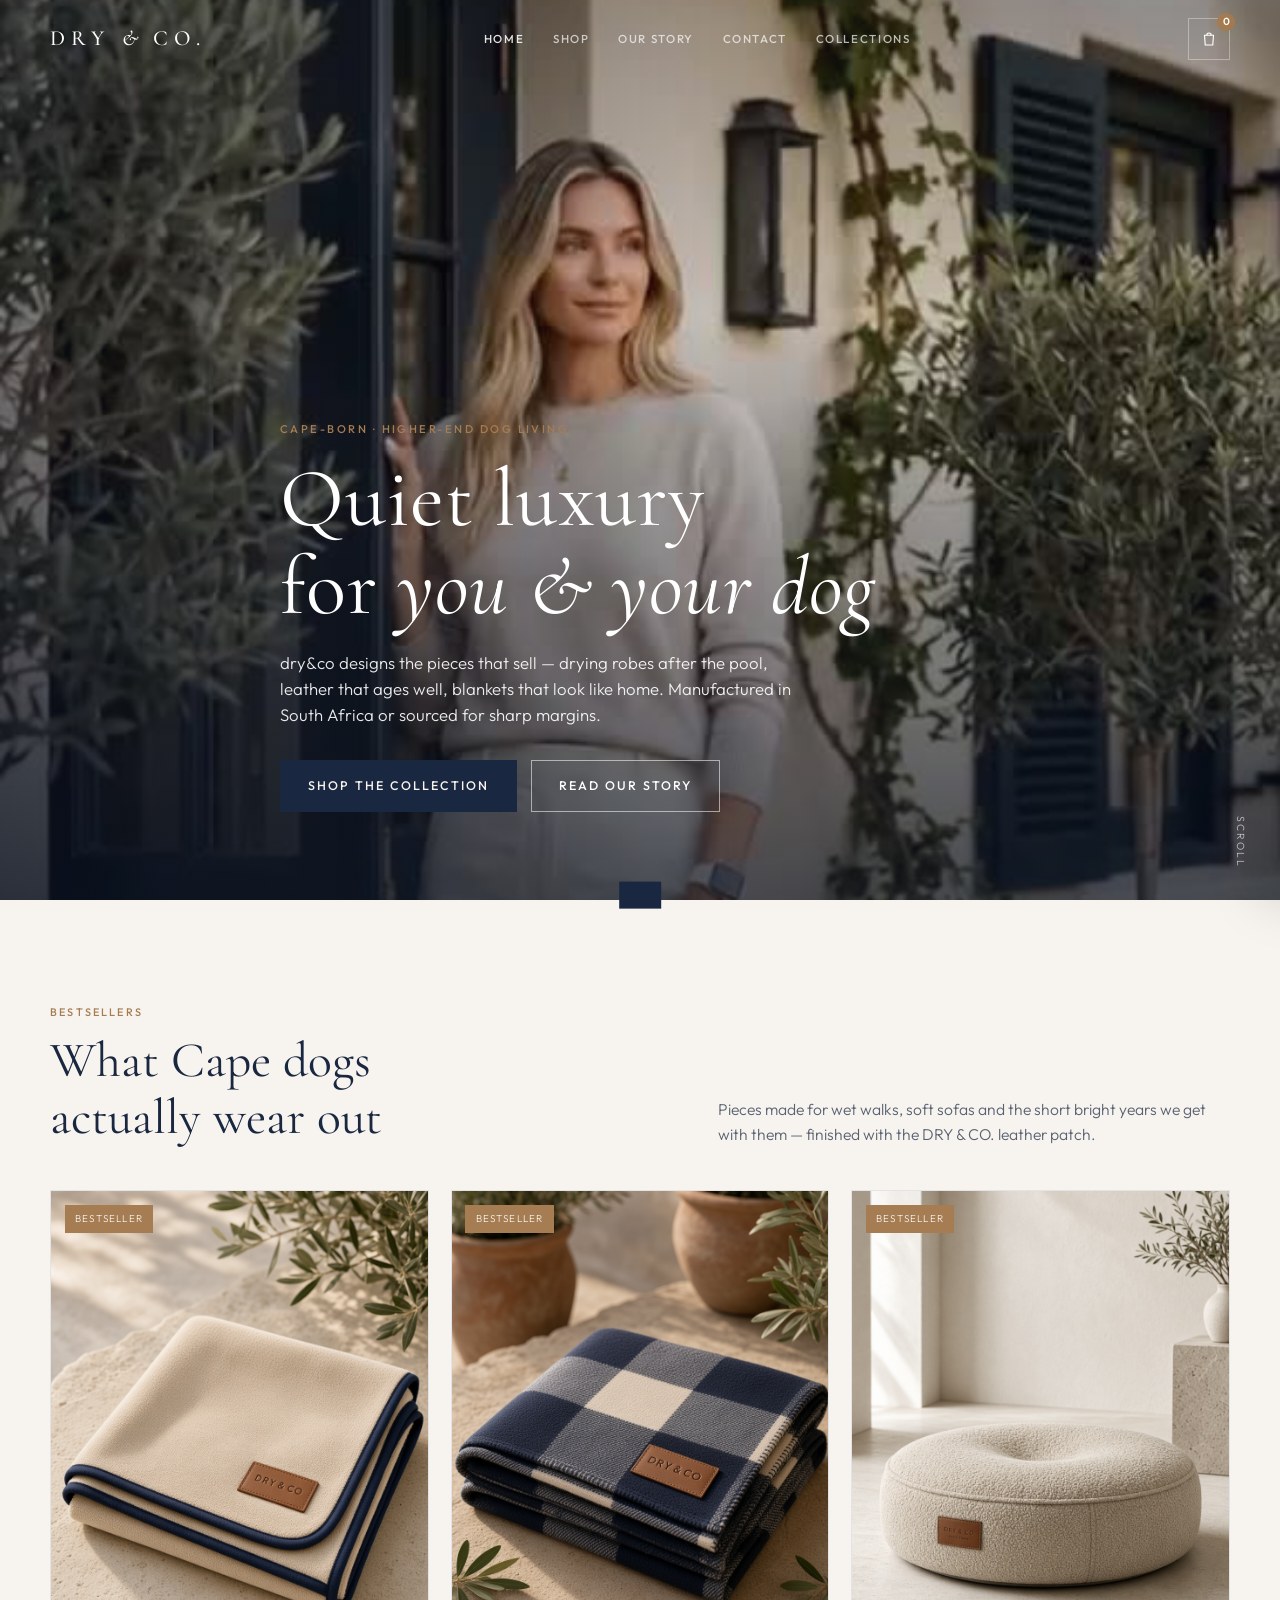
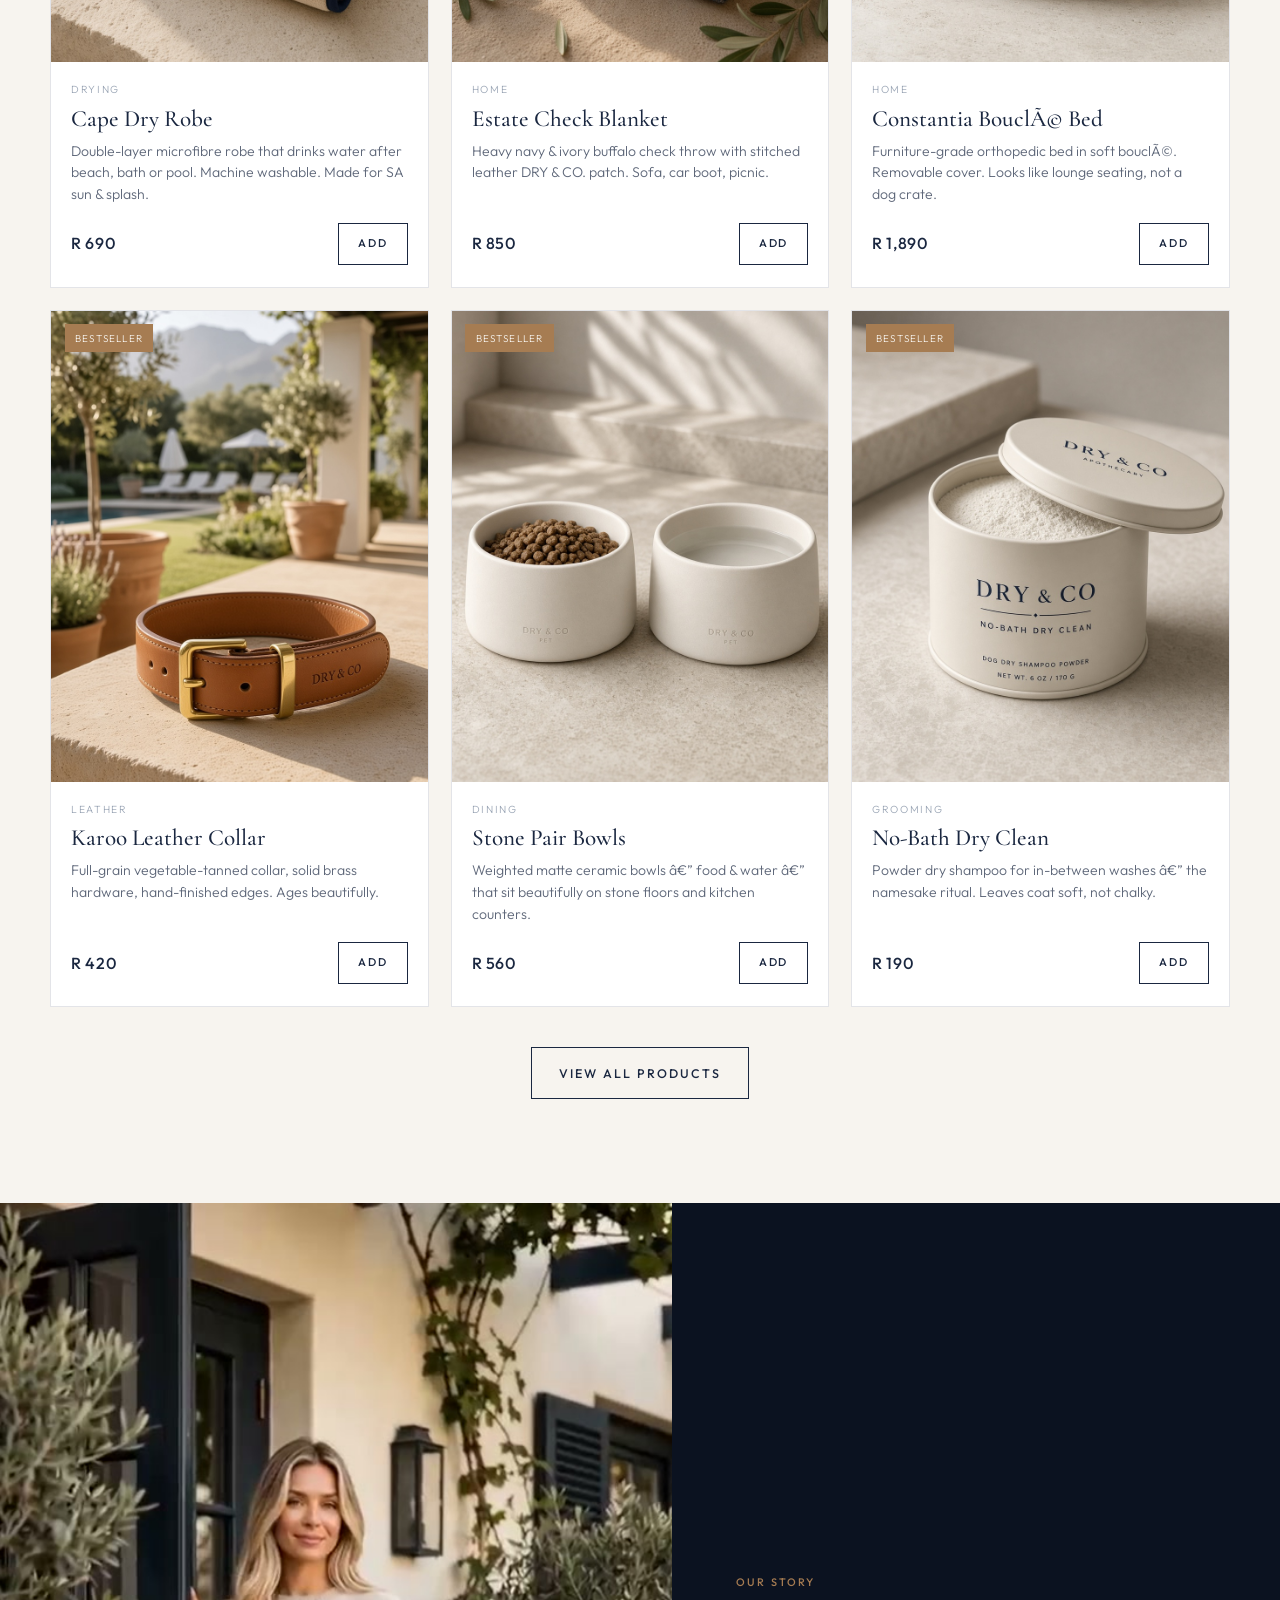
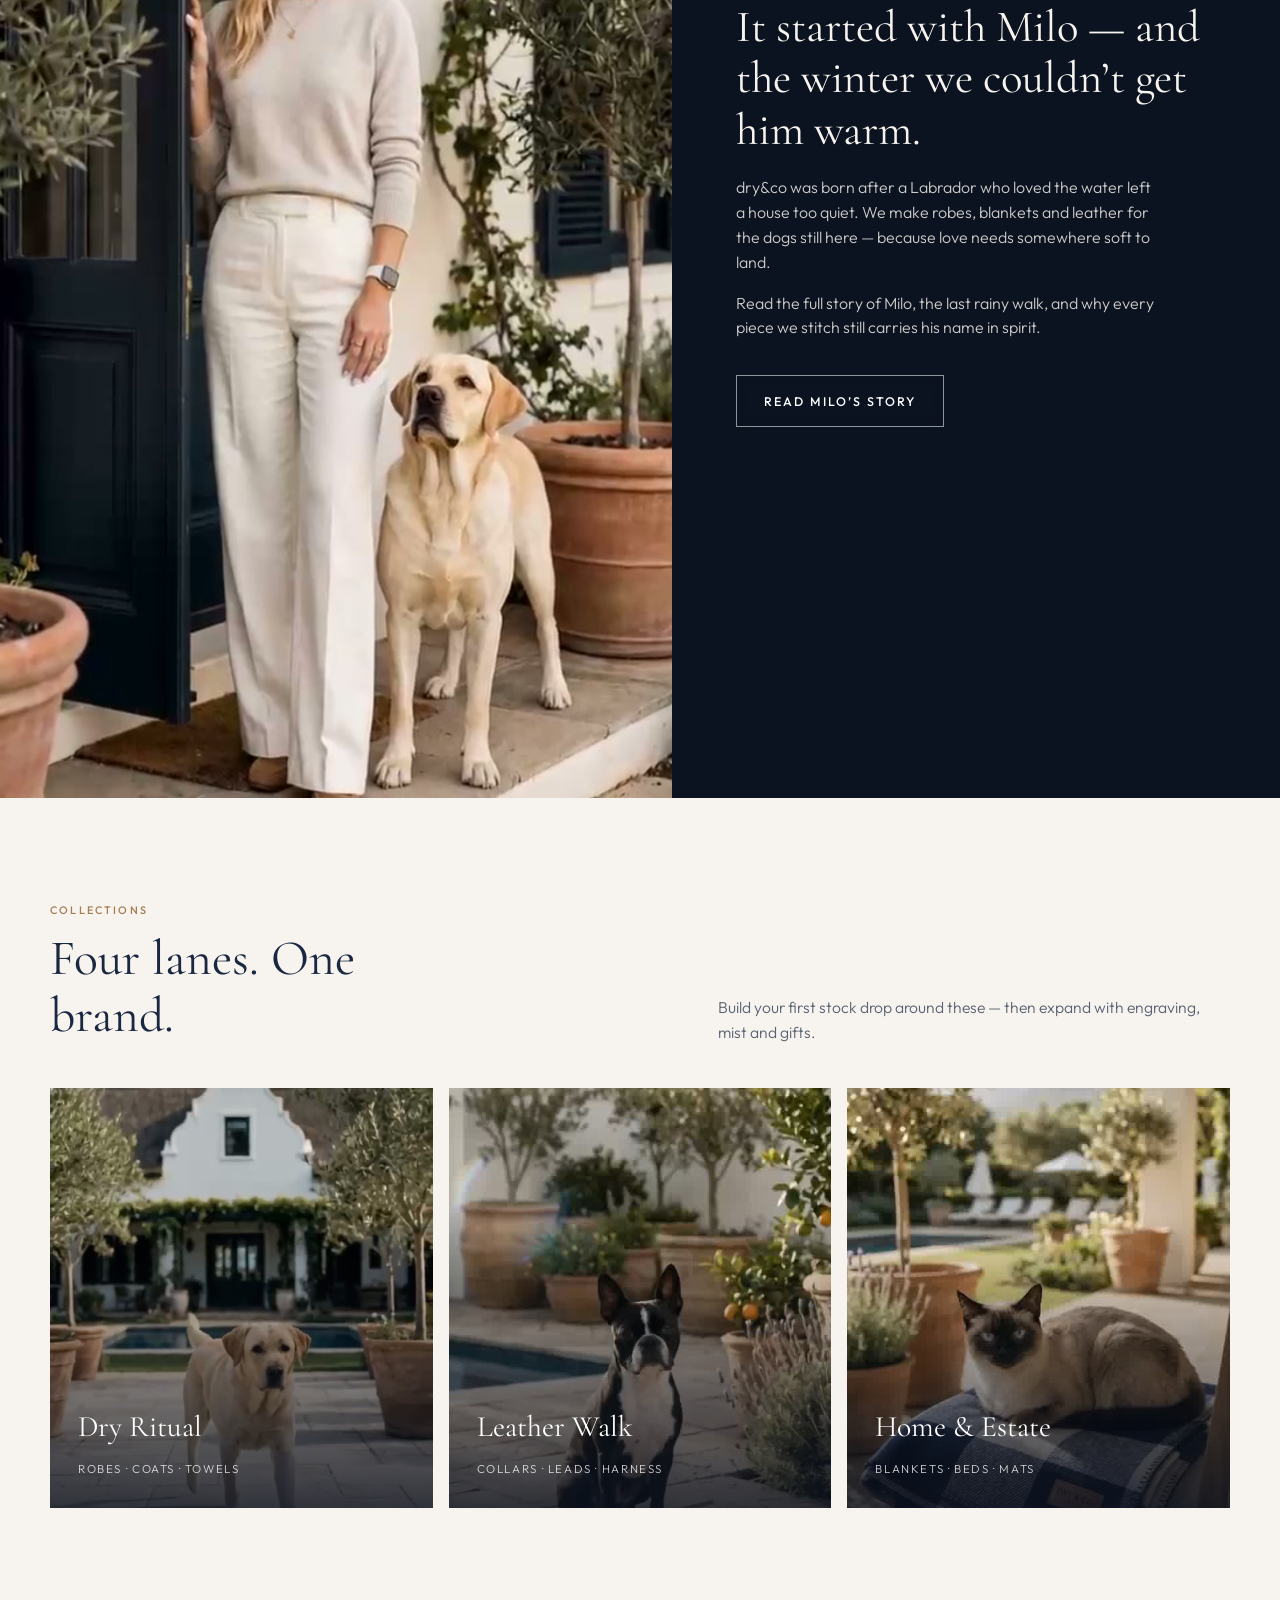
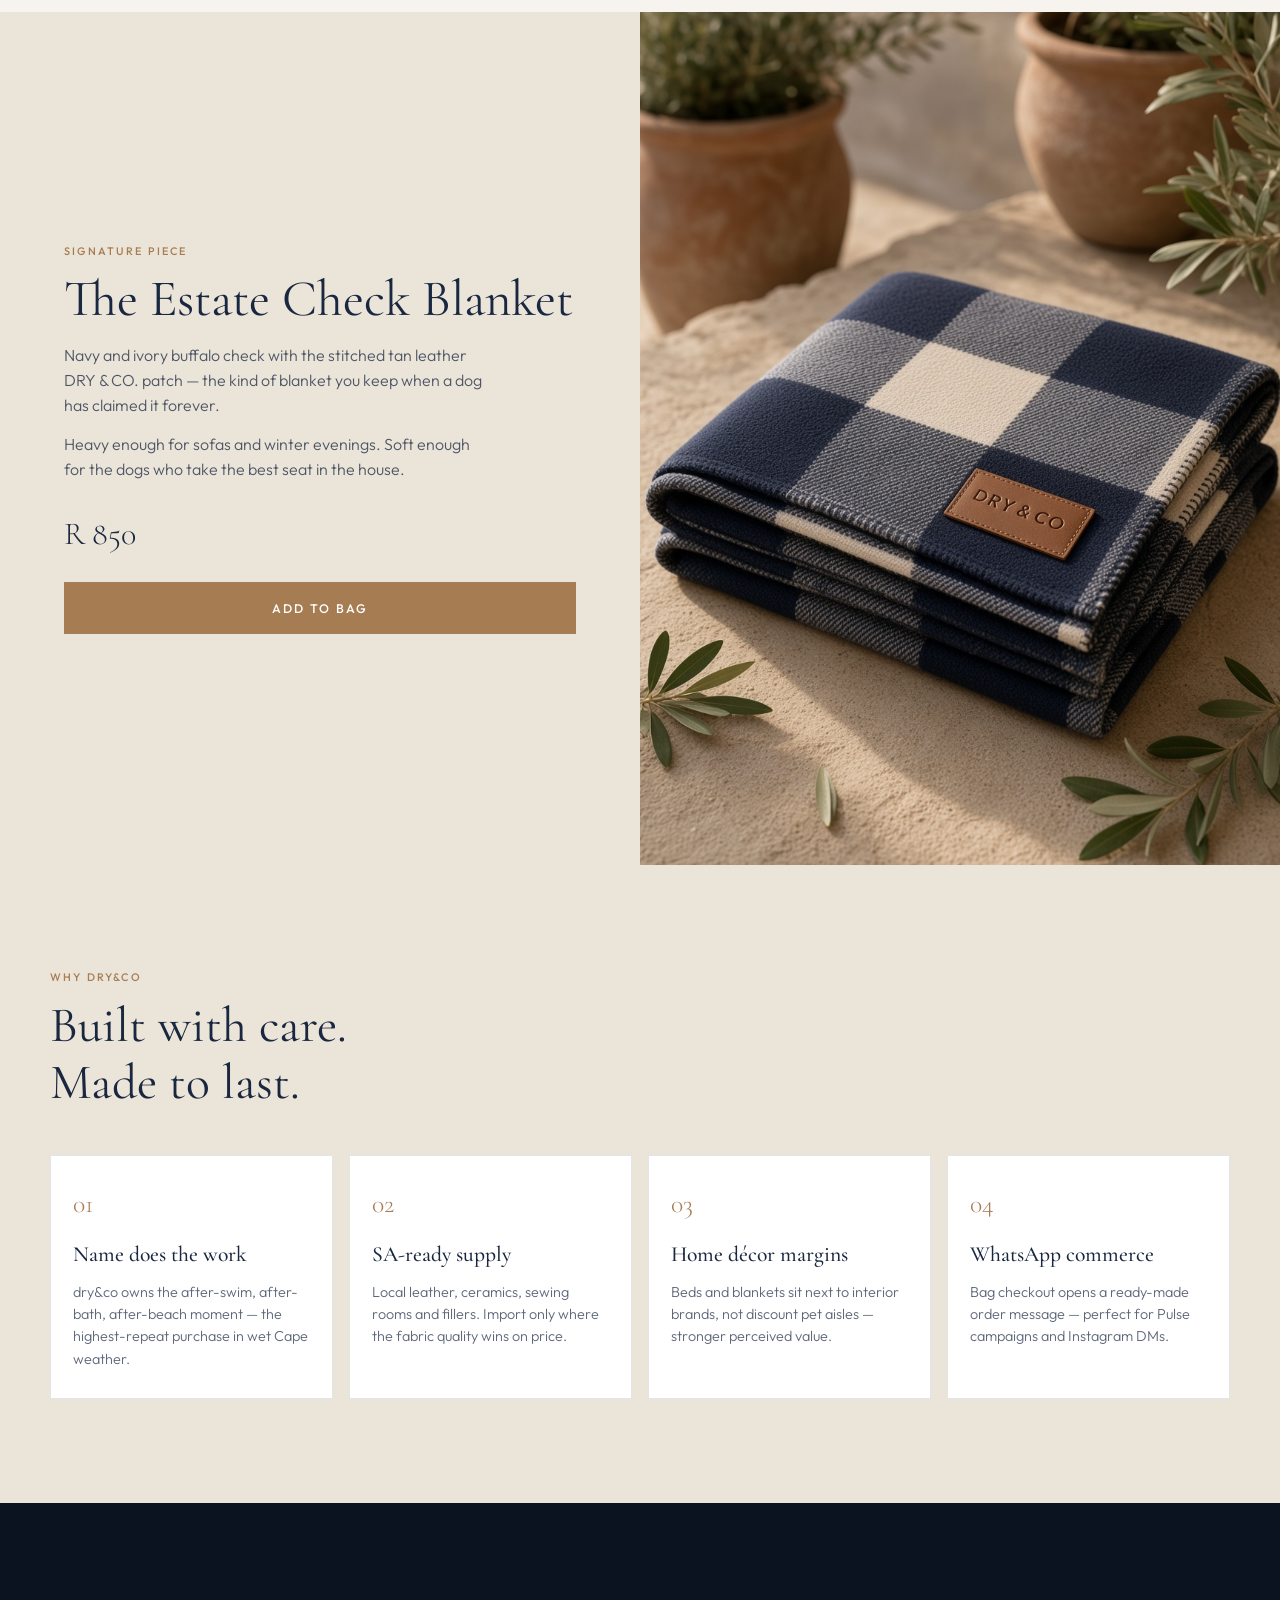
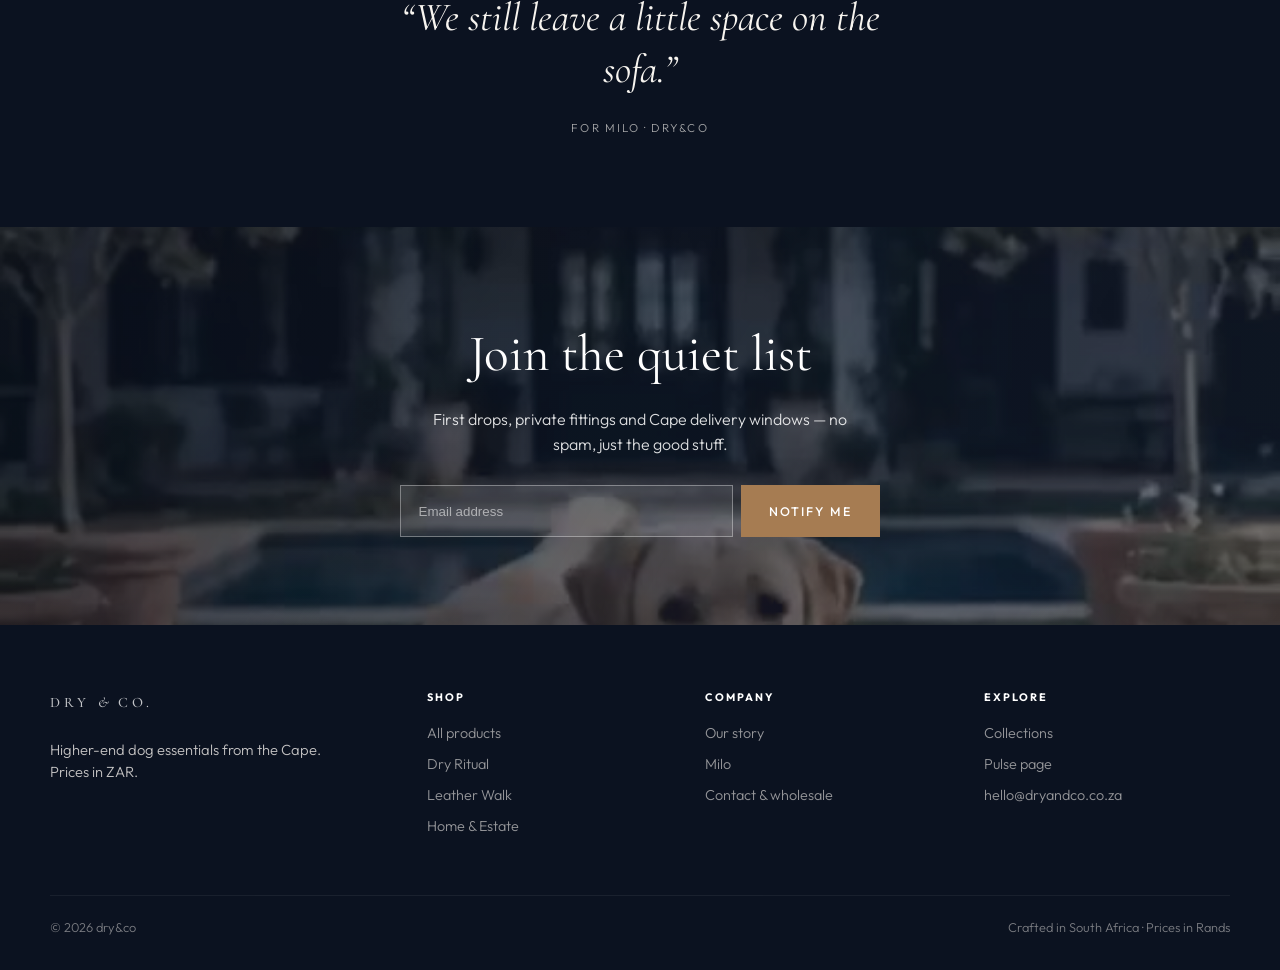
==== index.html @ b50bebeb "Lower product prices for more affordable range" ====
﻿<!DOCTYPE html>
<html lang="en-ZA">
<head>
 <meta charset="UTF-8">
 <meta name="viewport" content="width=device-width, initial-scale=1">
 <title>dry&co — Quiet luxury for dogs</title>
 <meta name="description" content="dry&co — Cape-born luxury dog brand. Drying robes, leather leads, estate blankets and home-grade beds — priced in Rands.">
 <meta property="og:title" content="dry&co — Quiet luxury for dogs">
 <meta property="og:description" content="Higher-end dog essentials. Designed for Cape estates, city apartments and weekend escapes.">
 <meta property="og:image" content="assets/images/hero-doorway.jpg">
 <link rel="icon" href="data:image/svg+xml,<svg xmlns='http://www.w3.org/2000/svg' viewBox='0 0 100 100'><text y='.9em' font-size='80'>◆</text></svg>">
 <link rel="stylesheet" href="assets/css/styles.css">
</head>
<body>
 <header class="site-header on-dark">
 <div class="container nav-inner">
 <a class="brand" href="index.html">DRY <span class="amp">&</span> CO.</a>
 <nav class="nav-links" aria-label="Primary">
 <a href="index.html" class="active">Home</a>
 <a href="shop.html#shop">Shop</a>
 <a href="about.html#our-story">Our Story</a>
 <a href="contact.html#contact">Contact</a>
 <a href="index.html#collections">Collections</a>
 </nav>
 <div class="nav-actions">
 <button class="cart-btn" data-open-cart aria-label="Open bag">
 <svg width="18" height="18" viewBox="0 0 24 24" fill="none" stroke="currentColor" stroke-width="1.5"><path d="M6 7h12l-1 13H7L6 7z"/><path d="M9 7a3 3 0 0 1 6 0"/></svg>
 <span class="cart-count" hidden>0</span>
 </button>
 <button class="nav-toggle" aria-label="Menu"><span></span><span></span><span></span></button>
 </div>
 </div>
 </header>

 <main>
 <section class="hero">
 <div class="hero-media">
 <img src="assets/images/hero-doorway.jpg" alt="Woman and Labrador at a Cape estate doorway">
 </div>
 <div class="container hero-content">
 <span class="eyebrow">Cape-born · Higher-end dog living</span>
 <h1>Quiet luxury<br>for <em>you &amp; your dog</em></h1>
 <p class="hero-lead">dry&amp;co designs the pieces that sell — drying robes after the pool, leather that ages well, blankets that look like home. Manufactured in South Africa or sourced for sharp margins.</p>
 <div class="hero-cta">
 <a class="btn btn-primary" href="shop.html#shop">Shop the collection</a>
 <a class="btn btn-ghost" href="about.html#our-story">Read our story</a>
 </div>
 </div>
 <div class="hero-scroll">Scroll</div>
 </section>

 <section class="section" id="bestsellers">
 <div class="container">
 <div class="section-head reveal">
 <div>
 <div class="kicker">Bestsellers</div>
 <h2>What Cape dogs actually wear out</h2>
 </div>
 <p>Pieces made for wet walks, soft sofas and the short bright years we get with them — finished with the DRY &amp; CO. leather patch.</p>
 </div>
 <div class="product-grid" id="home-featured-grid"></div>
 <div style="text-align:center;margin-top:2.5rem" class="reveal">
 <a class="btn btn-outline" href="shop.html#shop">View all products</a>
 </div>
 </div>
 </section>

 <section class="story" id="story">
 <div class="story-media">
 <img src="assets/images/charne-lab.jpg" alt="Founder moment with yellow Labrador">
 </div>
 <div class="story-copy">
 <div class="kicker" style="color:#a67c52">Our story</div>
 <h2>It started with Milo — and the winter we couldn’t get him warm.</h2>
 <p>dry&amp;co was born after a Labrador who loved the water left a house too quiet. We make robes, blankets and leather for the dogs still here — because love needs somewhere soft to land.</p>
 <p>Read the full story of Milo, the last rainy walk, and why every piece we stitch still carries his name in spirit.</p>
 <a class="btn btn-ghost" href="about.html#milo">Read Milo’s story</a>
 </div>
 </section>

 <section class="section" id="collections">
 <div class="container">
 <div class="section-head reveal">
 <div>
 <div class="kicker">Collections</div>
 <h2>Four lanes. One brand.</h2>
 </div>
 <p>Build your first stock drop around these — then expand with engraving, mist and gifts.</p>
 </div>
 <div class="collections">
 <a class="collection-card reveal" href="shop.html#drying">
 <img src="assets/images/lab-pool.jpg" alt="Labrador by estate pool">
 <div class="inner">
 <h3>Dry Ritual</h3>
 <span>Robes · coats · towels</span>
 </div>
 </a>
 <a class="collection-card reveal" href="shop.html#leather">
 <img src="assets/images/boston.jpg" alt="Boston Terrier on stone patio">
 <div class="inner">
 <h3>Leather Walk</h3>
 <span>Collars · leads · harness</span>
 </div>
 </a>
 <a class="collection-card reveal" href="shop.html#home">
 <img src="assets/images/blanket-lifestyle.jpg" alt="Estate check blanket with leather patch">
 <div class="inner">
 <h3>Home &amp; Estate</h3>
 <span>Blankets · beds · mats</span>
 </div>
 </a>
 </div>
 </div>
 </section>

 <section class="featured" id="signature">
 <div class="featured-copy reveal">
 <div class="kicker">Signature piece</div>
 <h2>The Estate Check Blanket</h2>
 <p>Navy and ivory buffalo check with the stitched tan leather DRY &amp; CO. patch — the kind of blanket you keep when a dog has claimed it forever.</p>
 <p>Heavy enough for sofas and winter evenings. Soft enough for the dogs who take the best seat in the house.</p>
 <div class="featured-price">R 850</div>
 <button class="btn btn-leather" data-add="check-blanket">Add to bag</button>
 </div>
 <div class="featured-media">
 <img src="assets/images/products/product-check-blanket.png" alt="Estate Check Blanket with DRY & CO leather patch">
 </div>
 </section>

 <section class="section" id="why" style="background:var(--stone)">
 <div class="container">
 <div class="section-head reveal">
 <div>
 <div class="kicker">Why dry&amp;co</div>
 <h2>Built with care. Made to last.</h2>
 </div>
 </div>
 <div class="why-grid">
 <article class="why-card reveal">
 <div class="why-num">01</div>
 <h3>Name does the work</h3>
 <p>dry&amp;co owns the after-swim, after-bath, after-beach moment — the highest-repeat purchase in wet Cape weather.</p>
 </article>
 <article class="why-card reveal">
 <div class="why-num">02</div>
 <h3>SA-ready supply</h3>
 <p>Local leather, ceramics, sewing rooms and fillers. Import only where the fabric quality wins on price.</p>
 </article>
 <article class="why-card reveal">
 <div class="why-num">03</div>
 <h3>Home décor margins</h3>
 <p>Beds and blankets sit next to interior brands, not discount pet aisles — stronger perceived value.</p>
 </article>
 <article class="why-card reveal">
 <div class="why-num">04</div>
 <h3>WhatsApp commerce</h3>
 <p>Bag checkout opens a ready-made order message — perfect for Pulse campaigns and Instagram DMs.</p>
 </article>
 </div>
 </div>
 </section>

 <section class="quote-band" id="words">
 <blockquote>“We still leave a little space on the sofa.”</blockquote>
 <cite>For Milo · dry&amp;co</cite>
 </section>

 <section class="cta-band" id="list">
 <div class="container">
 <h2>Join the quiet list</h2>
 <p>First drops, private fittings and Cape delivery windows — no spam, just the good stuff.</p>
 <form class="newsletter" data-newsletter>
 <input type="email" required placeholder="Email address" aria-label="Email">
 <button class="btn btn-leather" type="submit">Notify me</button>
 </form>
 </div>
 </section>
 </main>

 <footer class="site-footer">
 <div class="container">
 <div class="footer-grid">
 <div>
 <a class="brand brand--light" href="index.html">DRY <span class="amp">&</span> CO.</a>
 <p style="max-width:28ch;margin-top:0.5rem;font-size:0.92rem">Higher-end dog essentials from the Cape. Prices in ZAR.</p>
 </div>
 <div>
 <h4>Shop</h4>
 <a href="shop.html#shop">All products</a>
 <a href="shop.html#drying">Dry Ritual</a>
 <a href="shop.html#leather">Leather Walk</a>
 <a href="shop.html#home">Home &amp; Estate</a>
 </div>
 <div>
 <h4>Company</h4>
 <a href="about.html#our-story">Our story</a>
 <a href="about.html#milo">Milo</a>
 <a href="contact.html#contact">Contact &amp; wholesale</a>
 </div>
 <div>
 <h4>Explore</h4>
 <a href="index.html#collections">Collections</a>
 <a href="pulse.html">Pulse page</a>
 <a href="mailto:hello@dryandco.co.za">hello@dryandco.co.za</a>
 </div>
 </div>
 <div class="footer-bottom">
 <span>© 2026 dry&amp;co</span>
 <span>Crafted in South Africa · Prices in Rands</span>
 </div>
 </div>
 </footer>

 <div class="cart-overlay" data-close-cart></div>
 <aside class="cart-drawer" aria-label="Shopping bag">
 <div class="cart-head">
 <h3>Your bag</h3>
 <button data-close-cart aria-label="Close">✕</button>
 </div>
 <div class="cart-items"></div>
 <div class="cart-foot">
 <div class="cart-total"><span>Total</span><span data-cart-total>R 0</span></div>
 <button class="btn btn-primary btn-full" data-whatsapp-checkout>Order via WhatsApp</button>
 <p style="font-size:0.75rem;margin-top:0.8rem;opacity:0.65;text-align:center">Secure checkout by chat — PayFast / Yoco can plug in later.</p>
 </div>
 </aside>
 <div class="toast" role="status"></div>

 <script src="assets/js/app.js"></script>
</body>
</html>
---- assets/css/styles.css ----
/* dry&co — Quiet luxury for dogs | Cape estate palette */
@import url('https://fonts.googleapis.com/css2?family=Cormorant+Garamond:ital,wght@0,400;0,500;0,600;1,400;1,500&family=Outfit:wght@300;400;500;600&display=swap');

:root {
  --ink: #0e1520;
  --navy: #1a2740;
  --navy-deep: #0b1220;
  --ivory: #f7f4ef;
  --stone: #ebe4d8;
  --sand: #d8cfc0;
  --leather: #a67c52;
  --leather-dark: #7a5738;
  --olive: #5c6b4a;
  --mist: #9aa5b5;
  --white: #ffffff;
  --line: rgba(26, 39, 64, 0.12);
  --shadow: 0 24px 60px rgba(11, 18, 32, 0.18);
  --radius: 2px;
  --font-display: "Cormorant Garamond", Georgia, serif;
  --font-body: "Outfit", system-ui, sans-serif;
  --max: 1180px;
  --nav-h: 78px;
}

*, *::before, *::after { box-sizing: border-box; margin: 0; padding: 0; }

html { scroll-behavior: smooth; scroll-padding-top: calc(var(--nav-h) + 12px); }

body {
  font-family: var(--font-body);
  font-weight: 300;
  color: var(--navy);
  background: var(--ivory);
  line-height: 1.55;
  overflow-x: hidden;
}

img { max-width: 100%; display: block; height: auto; }
a { color: inherit; text-decoration: none; }
button { font: inherit; cursor: pointer; border: none; background: none; }
ul { list-style: none; }

.container {
  width: min(100% - 2.5rem, var(--max));
  margin-inline: auto;
}

/* ——— Logo ——— */
.brand {
  font-family: var(--font-display);
  font-weight: 500;
  font-size: 1.35rem;
  letter-spacing: 0.28em;
  text-transform: uppercase;
  color: var(--navy-deep);
  white-space:nowrap;
}

.brand .amp { font-style: italic; letter-spacing: 0.12em; margin: 0 0.05em; }

.brand--light { color: var(--white); }

/* ——— Buttons ——— */
.btn {
  display: inline-flex;
  align-items: center;
  justify-content: center;
  gap: 0.55rem;
  padding: 0.95rem 1.7rem;
  font-size: 0.78rem;
  font-weight: 500;
  letter-spacing: 0.16em;
  text-transform: uppercase;
  border: 1px solid transparent;
  transition: transform 0.35s ease, background 0.35s ease, color 0.35s ease, border-color 0.35s ease;
}

.btn:hover { transform: translateY(-2px); }

.btn-primary {
  background: var(--navy);
  color: var(--ivory);
}

.btn-primary:hover { background: var(--navy-deep); }

.btn-ghost {
  border-color: rgba(255,255,255,0.55);
  color: var(--white);
  backdrop-filter: blur(6px);
}

.btn-ghost:hover {
  background: var(--white);
  color: var(--navy);
}

.btn-outline {
  border-color: var(--navy);
  color: var(--navy);
}

.btn-outline:hover {
  background: var(--navy);
  color: var(--ivory);
}

.btn-leather {
  background: var(--leather);
  color: var(--white);
}

.btn-leather:hover { background: var(--leather-dark); }

.btn-sm { padding: 0.7rem 1.2rem; font-size: 0.7rem; }

.btn-full { width: 100%; }

/* ——— Nav ——— */
.site-header {
  position: fixed;
  inset: 0 0 auto 0;
  z-index: 100;
  height: var(--nav-h);
  transition: background 0.4s ease, box-shadow 0.4s ease, backdrop-filter 0.4s ease;
}

.site-header.scrolled,
.site-header.solid {
  background: rgba(247, 244, 239, 0.92);
  backdrop-filter: blur(14px);
  box-shadow: 0 1px 0 var(--line);
}

.site-header.on-dark:not(.scrolled) .brand { color: var(--white); }
.site-header.on-dark:not(.scrolled) .nav-links a { color: rgba(255,255,255,0.88); }
.site-header.on-dark:not(.scrolled) .nav-links a:hover { color: var(--white); }
.site-header.on-dark:not(.scrolled) .cart-btn { color: var(--white); border-color: rgba(255,255,255,0.35); }
.site-header.on-dark:not(.scrolled) .nav-toggle span { background: var(--white); }

.nav-inner {
  height: var(--nav-h);
  display: flex;
  align-items: center;
  justify-content: space-between;
  gap: 1.5rem;
}

.nav-links {
  display: flex;
  align-items: center;
  gap: 1.8rem;
}

.nav-links a {
  font-size: 0.72rem;
  font-weight: 500;
  letter-spacing: 0.14em;
  text-transform: uppercase;
  color: var(--navy);
  opacity: 0.78;
  transition: opacity 0.25s ease;
}

.nav-links a:hover,
.nav-links a.active { opacity: 1; }

.nav-actions {
  display: flex;
  align-items: center;
  gap: 0.75rem;
}

.cart-btn {
  position: relative;
  width: 42px;
  height: 42px;
  display: grid;
  place-items: center;
  border: 1px solid var(--line);
  color: var(--navy);
  transition: background 0.3s ease;
}

.cart-btn:hover { background: var(--stone); }

.cart-count {
  position: absolute;
  top: -6px;
  right: -6px;
  min-width: 18px;
  height: 18px;
  padding: 0 4px;
  border-radius: 999px;
  background: var(--leather);
  color: white;
  font-size: 0.65rem;
  font-weight: 600;
  display: grid;
  place-items: center;
}

.nav-toggle {
  display: none;
  width: 42px;
  height: 42px;
  flex-direction: column;
  justify-content: center;
  align-items: center;
  gap: 6px;
}

.nav-toggle span {
  display: block;
  width: 22px;
  height: 1.5px;
  background: var(--navy);
  transition: 0.3s ease;
}

/* ——— Hero ——— */
.hero {
  position: relative;
  min-height: 100vh;
  min-height: 100dvh;
  display: grid;
  align-items: end;
  color: var(--white);
  overflow: hidden;
}

.hero-media {
  position: absolute;
  inset: 0;
  z-index: 0;
}

.hero-media img {
  width: 100%;
  height: 100%;
  object-fit: cover;
  object-position: center 28%;
  animation: heroDrift 22s ease-in-out infinite alternate;
}

@keyframes heroDrift {
  from { transform: scale(1); }
  to { transform: scale(1.06); }
}

.hero-media::after {
  content: "";
  position: absolute;
  inset: 0;
  background:
    linear-gradient(180deg, rgba(11,18,32,0.35) 0%, rgba(11,18,32,0.15) 35%, rgba(11,18,32,0.72) 100%),
    linear-gradient(90deg, rgba(11,18,32,0.45) 0%, transparent 55%);
}

.hero-content {
  position: relative;
  z-index: 1;
  padding: calc(var(--nav-h) + 4rem) 0 5.5rem;
  max-width: 720px;
}

.eyebrow {
  display: inline-block;
  font-size: 0.7rem;
  font-weight: 500;
  letter-spacing: 0.22em;
  text-transform: uppercase;
  color: var(--leather);
  margin-bottom: 1.1rem;
}

.hero h1 {
  font-family: var(--font-display);
  font-weight: 400;
  font-size: clamp(2.8rem, 7vw, 5.2rem);
  line-height: 1.05;
  letter-spacing: 0.01em;
  margin-bottom: 1.25rem;
}

.hero h1 em {
  font-style: italic;
  font-weight: 400;
}

.hero-lead {
  font-size: 1.05rem;
  font-weight: 300;
  max-width: 34rem;
  opacity: 0.9;
  margin-bottom: 2rem;
}

.hero-cta { display: flex; flex-wrap: wrap; gap: 0.85rem; }

.hero-scroll {
  position: absolute;
  right: 2rem;
  bottom: 2rem;
  z-index: 2;
  writing-mode: vertical-rl;
  font-size: 0.65rem;
  letter-spacing: 0.2em;
  text-transform: uppercase;
  opacity: 0.7;
  animation: pulseFade 2.4s ease-in-out infinite;
}

@keyframes pulseFade {
  0%, 100% { opacity: 0.35; }
  50% { opacity: 0.9; }
}

/* ——— Sections ——— */
.section { padding: 6.5rem 0; }

.section-head {
  display: flex;
  flex-wrap: wrap;
  justify-content: space-between;
  align-items: end;
  gap: 1.5rem;
  margin-bottom: 2.75rem;
}

.section-head h2 {
  font-family: var(--font-display);
  font-weight: 400;
  font-size: clamp(2rem, 4vw, 3.1rem);
  line-height: 1.15;
  max-width: 14ch;
}

.section-head p {
  max-width: 32rem;
  color: rgba(26,39,64,0.72);
  font-size: 0.98rem;
}

.kicker {
  font-size: 0.68rem;
  letter-spacing: 0.2em;
  text-transform: uppercase;
  color: var(--leather);
  font-weight: 500;
  margin-bottom: 0.7rem;
}

/* ——— Story strip ——— */
.story {
  display: grid;
  grid-template-columns: 1.05fr 0.95fr;
  gap: 0;
  background: var(--navy-deep);
  color: var(--ivory);
  overflow: hidden;
}

.story-media {
  min-height: 520px;
  position: relative;
  overflow: hidden;
}

.story-media img {
  width: 100%;
  height: 100%;
  object-fit: cover;
  transition: transform 1.2s ease;
}

.story:hover .story-media img { transform: scale(1.04); }

.story-copy {
  padding: clamp(2.5rem, 5vw, 4.5rem);
  display: flex;
  flex-direction: column;
  justify-content: center;
}

.story-copy h2 {
  font-family: var(--font-display);
  font-size: clamp(2rem, 3.5vw, 3rem);
  font-weight: 400;
  margin-bottom: 1.2rem;
  line-height: 1.15;
}

.story-copy p {
  opacity: 0.82;
  margin-bottom: 1rem;
  max-width: 38ch;
}

.story-copy .btn { margin-top: 1.2rem; align-self: start; }

/* ——— Collections ——— */
.collections {
  display: grid;
  grid-template-columns: repeat(3, 1fr);
  gap: 1rem;
}

.collection-card {
  position: relative;
  min-height: 420px;
  overflow: hidden;
  color: white;
  isolation: isolate;
}

.collection-card img {
  position: absolute;
  inset: 0;
  width: 100%;
  height: 100%;
  object-fit: cover;
  transition: transform 1s ease;
  z-index: -2;
}

.collection-card::after {
  content: "";
  position: absolute;
  inset: 0;
  background: linear-gradient(180deg, transparent 30%, rgba(11,18,32,0.82) 100%);
  z-index: -1;
}

.collection-card:hover img { transform: scale(1.07); }

.collection-card .inner {
  position: absolute;
  left: 0;
  right: 0;
  bottom: 0;
  padding: 1.75rem;
}

.collection-card h3 {
  font-family: var(--font-display);
  font-size: 1.85rem;
  font-weight: 400;
  margin-bottom: 0.35rem;
}

.collection-card span {
  font-size: 0.72rem;
  letter-spacing: 0.14em;
  text-transform: uppercase;
  opacity: 0.8;
}

/* ——— Product grid ——— */
.filters {
  display: flex;
  flex-wrap: wrap;
  gap: 0.5rem;
  margin-bottom: 2rem;
}

.filter-btn {
  padding: 0.55rem 1rem;
  border: 1px solid var(--line);
  font-size: 0.68rem;
  letter-spacing: 0.14em;
  text-transform: uppercase;
  color: var(--navy);
  transition: 0.25s ease;
}

.filter-btn:hover,
.filter-btn.active {
  background: var(--navy);
  color: var(--ivory);
  border-color: var(--navy);
}

.product-grid {
  display: grid;
  grid-template-columns: repeat(3, 1fr);
  gap: 1.35rem;
}

.product-card {
  background: var(--white);
  border: 1px solid var(--line);
  display: flex;
  flex-direction: column;
  transition: box-shadow 0.4s ease, transform 0.4s ease;
}

.product-card:hover {
  box-shadow: var(--shadow);
  transform: translateY(-4px);
}

.product-media {
  position: relative;
  aspect-ratio: 4 / 5;
  background:
    linear-gradient(145deg, var(--stone), var(--sand));
  overflow: hidden;
}

.product-media img {
  width: 100%;
  height: 100%;
  object-fit: cover;
}

.product-media .placeholder {
  width: 100%;
  height: 100%;
  display: grid;
  place-items: center;
  padding: 1.5rem;
  text-align: center;
  color: var(--navy);
}

.product-media .placeholder strong {
  font-family: var(--font-display);
  font-size: 1.5rem;
  font-weight: 500;
  letter-spacing: 0.08em;
  display: block;
  margin-bottom: 0.4rem;
}

.product-media .placeholder span {
  font-size: 0.75rem;
  letter-spacing: 0.08em;
  text-transform: uppercase;
  opacity: 0.65;
}

.badge {
  position: absolute;
  top: 0.85rem;
  left: 0.85rem;
  background: var(--navy);
  color: var(--ivory);
  font-size: 0.62rem;
  letter-spacing: 0.12em;
  text-transform: uppercase;
  padding: 0.4rem 0.65rem;
}

.badge.best { background: var(--leather); }

.product-body {
  padding: 1.25rem 1.25rem 1.4rem;
  display: flex;
  flex-direction: column;
  gap: 0.45rem;
  flex: 1;
}

.product-cat {
  font-size: 0.65rem;
  letter-spacing: 0.16em;
  text-transform: uppercase;
  color: var(--mist);
}

.product-body h3 {
  font-family: var(--font-display);
  font-size: 1.45rem;
  font-weight: 500;
  line-height: 1.2;
}

.product-body .desc {
  font-size: 0.88rem;
  color: rgba(26,39,64,0.7);
  flex: 1;
}

.product-meta {
  display: flex;
  align-items: center;
  justify-content: space-between;
  gap: 0.75rem;
  margin-top: 0.6rem;
}

.price {
  font-weight: 500;
  font-size: 1rem;
  letter-spacing: 0.04em;
}

.price s {
  color: var(--mist);
  font-weight: 300;
  margin-right: 0.4rem;
  font-size: 0.85rem;
}

/* ——— Why ——— */
.why-grid {
  display: grid;
  grid-template-columns: repeat(4, 1fr);
  gap: 1rem;
}

.why-card {
  padding: 1.75rem 1.4rem;
  background: var(--white);
  border: 1px solid var(--line);
  min-height: 210px;
}

.why-num {
  font-family: var(--font-display);
  font-size: 1.6rem;
  color: var(--leather);
  margin-bottom: 0.9rem;
}

.why-card h3 {
  font-family: var(--font-display);
  font-size: 1.35rem;
  font-weight: 500;
  margin-bottom: 0.55rem;
}

.why-card p {
  font-size: 0.9rem;
  color: rgba(26,39,64,0.7);
}

/* ——— Featured band ——— */
.featured {
  display: grid;
  grid-template-columns: 1fr 1fr;
  min-height: 560px;
  background: var(--stone);
}

.featured-copy {
  padding: clamp(2.5rem, 5vw, 4.5rem);
  display: flex;
  flex-direction: column;
  justify-content: center;
}

.featured-copy h2 {
  font-family: var(--font-display);
  font-size: clamp(2.2rem, 4vw, 3.4rem);
  font-weight: 400;
  line-height: 1.1;
  margin-bottom: 1rem;
}

.featured-copy p {
  max-width: 38ch;
  margin-bottom: 0.9rem;
  color: rgba(26,39,64,0.75);
}

.featured-price {
  font-family: var(--font-display);
  font-size: 2rem;
  margin: 0.8rem 0 1.5rem;
}

.featured-media {
  position: relative;
  overflow: hidden;
}

.featured-media img {
  width: 100%;
  height: 100%;
  object-fit: cover;
}

/* ——— Quote ——— */
.quote-band {
  background: var(--navy-deep);
  color: var(--ivory);
  text-align: center;
  padding: 5.5rem 1.5rem;
}

.quote-band blockquote {
  font-family: var(--font-display);
  font-size: clamp(1.6rem, 3.5vw, 2.5rem);
  font-style: italic;
  font-weight: 400;
  max-width: 28ch;
  margin: 0 auto 1.2rem;
  line-height: 1.3;
}

.quote-band cite {
  font-style: normal;
  font-size: 0.72rem;
  letter-spacing: 0.18em;
  text-transform: uppercase;
  opacity: 0.65;
}

/* ——— Newsletter / CTA ——— */
.cta-band {
  background:
    linear-gradient(120deg, rgba(11,18,32,0.78), rgba(26,39,64,0.55)),
    url("../images/hero-estate.jpg") center/cover;
  color: white;
  padding: 5.5rem 0;
  text-align: center;
}

.cta-band h2 {
  font-family: var(--font-display);
  font-size: clamp(2rem, 4vw, 3.2rem);
  font-weight: 400;
  margin-bottom: 0.8rem;
}

.cta-band p {
  opacity: 0.85;
  max-width: 40ch;
  margin: 0 auto 1.8rem;
}

.newsletter {
  display: flex;
  flex-wrap: wrap;
  gap: 0.5rem;
  justify-content: center;
  max-width: 480px;
  margin: 0 auto;
}

.newsletter input {
  flex: 1 1 220px;
  padding: 0.95rem 1.1rem;
  border: 1px solid rgba(255,255,255,0.35);
  background: rgba(255,255,255,0.08);
  color: white;
  outline: none;
}

.newsletter input::placeholder { color: rgba(255,255,255,0.55); }

/* ——— Footer ——— */
.site-footer {
  background: var(--navy-deep);
  color: rgba(247,244,239,0.78);
  padding: 4rem 0 2rem;
}

.footer-grid {
  display: grid;
  grid-template-columns: 1.4fr 1fr 1fr 1fr;
  gap: 2rem;
  margin-bottom: 3rem;
}

.site-footer .brand { color: white; margin-bottom: 1rem; display: inline-block; }

.site-footer h4 {
  font-size: 0.68rem;
  letter-spacing: 0.18em;
  text-transform: uppercase;
  color: white;
  margin-bottom: 1rem;
}

.site-footer a {
  display: block;
  font-size: 0.9rem;
  margin-bottom: 0.55rem;
  opacity: 0.75;
  transition: opacity 0.25s;
}

.site-footer a:hover { opacity: 1; }

.footer-bottom {
  border-top: 1px solid rgba(255,255,255,0.1);
  padding-top: 1.4rem;
  display: flex;
  flex-wrap: wrap;
  justify-content: space-between;
  gap: 0.8rem;
  font-size: 0.8rem;
  opacity: 0.6;
}

/* ——— Cart drawer ——— */
.cart-overlay {
  position: fixed;
  inset: 0;
  background: rgba(11,18,32,0.45);
  opacity: 0;
  pointer-events: none;
  transition: opacity 0.35s ease;
  z-index: 200;
}

.cart-overlay.open {
  opacity: 1;
  pointer-events: auto;
}

.cart-drawer {
  position: fixed;
  top: 0;
  right: 0;
  width: min(100%, 420px);
  height: 100%;
  background: var(--ivory);
  z-index: 210;
  transform: translateX(100%);
  transition: transform 0.4s cubic-bezier(0.22, 1, 0.36, 1);
  display: flex;
  flex-direction: column;
  box-shadow: -20px 0 50px rgba(0,0,0,0.15);
}

.cart-drawer.open { transform: translateX(0); }

.cart-head {
  display: flex;
  justify-content: space-between;
  align-items: center;
  padding: 1.4rem 1.4rem;
  border-bottom: 1px solid var(--line);
}

.cart-head h3 {
  font-family: var(--font-display);
  font-size: 1.6rem;
  font-weight: 500;
}

.cart-items {
  flex: 1;
  overflow: auto;
  padding: 1.2rem 1.4rem;
}

.cart-empty {
  text-align: center;
  padding: 3rem 1rem;
  color: rgba(26,39,64,0.55);
}

.cart-line {
  display: grid;
  grid-template-columns: 72px 1fr auto;
  gap: 0.85rem;
  padding: 0.9rem 0;
  border-bottom: 1px solid var(--line);
}

.cart-line .thumb {
  width: 72px;
  height: 72px;
  background: var(--stone);
  display: grid;
  place-items: center;
  font-family: var(--font-display);
  font-size: 0.7rem;
  letter-spacing: 0.08em;
  object-fit: cover;
}

.cart-line h4 {
  font-size: 0.95rem;
  font-weight: 500;
  margin-bottom: 0.25rem;
}

.cart-line .meta { font-size: 0.8rem; color: rgba(26,39,64,0.6); }

.qty-row {
  display: flex;
  align-items: center;
  gap: 0.45rem;
  margin-top: 0.45rem;
}

.qty-row button {
  width: 26px;
  height: 26px;
  border: 1px solid var(--line);
  display: grid;
  place-items: center;
}

.cart-foot {
  padding: 1.25rem 1.4rem 1.6rem;
  border-top: 1px solid var(--line);
}

.cart-total {
  display: flex;
  justify-content: space-between;
  margin-bottom: 1rem;
  font-weight: 500;
}

.toast {
  position: fixed;
  bottom: 1.5rem;
  left: 50%;
  transform: translateX(-50%) translateY(120%);
  background: var(--navy);
  color: white;
  padding: 0.85rem 1.3rem;
  font-size: 0.78rem;
  letter-spacing: 0.08em;
  text-transform: uppercase;
  z-index: 300;
  transition: transform 0.4s ease;
  pointer-events: none;
}

.toast.show { transform: translateX(-50%) translateY(0); }

/* ——— Page heroes ——— */
.page-hero {
  padding: calc(var(--nav-h) + 3.5rem) 0 3rem;
  background: var(--navy-deep);
  color: white;
}

.page-hero h1 {
  font-family: var(--font-display);
  font-size: clamp(2.4rem, 5vw, 3.8rem);
  font-weight: 400;
  margin-bottom: 0.6rem;
}

.page-hero p {
  max-width: 42ch;
  opacity: 0.78;
}

/* ——— About / Contact pages ——— */
.split {
  display: grid;
  grid-template-columns: 1fr 1fr;
  gap: 3rem;
  align-items: center;
}

.split img {
  width: 100%;
  height: 520px;
  object-fit: cover;
}

.prose h2 {
  font-family: var(--font-display);
  font-size: 2.2rem;
  font-weight: 400;
  margin-bottom: 1rem;
}

.prose p { margin-bottom: 1rem; color: rgba(26,39,64,0.78); }

.contact-form {
  display: grid;
  gap: 0.85rem;
  max-width: 520px;
}

.contact-form label {
  font-size: 0.68rem;
  letter-spacing: 0.14em;
  text-transform: uppercase;
  color: var(--leather);
}

.contact-form input,
.contact-form textarea,
.contact-form select {
  width: 100%;
  padding: 0.9rem 1rem;
  border: 1px solid var(--line);
  background: white;
  font: inherit;
  color: var(--navy);
  outline: none;
}

.contact-form textarea { min-height: 140px; resize: vertical; }

.contact-form input:focus,
.contact-form textarea:focus,
.contact-form select:focus {
  border-color: var(--navy);
}

.info-cards {
  display: grid;
  gap: 1rem;
}

.info-card {
  padding: 1.4rem;
  background: white;
  border: 1px solid var(--line);
}

.info-card h3 {
  font-family: var(--font-display);
  font-size: 1.3rem;
  margin-bottom: 0.35rem;
}

.info-card p { font-size: 0.92rem; color: rgba(26,39,64,0.7); }

/* ——— Reveal animations ——— */
.reveal {
  opacity: 0;
  transform: translateY(28px);
  transition: opacity 0.8s ease, transform 0.8s ease;
}

.reveal.visible {
  opacity: 1;
  transform: translateY(0);
}

/* ——— Responsive ——— */
@media (max-width: 980px) {
  .collections,
  .product-grid,
  .why-grid { grid-template-columns: repeat(2, 1fr); }

  .story,
  .featured,
  .split,
  .footer-grid { grid-template-columns: 1fr; }

  .story-media,
  .featured-media { min-height: 360px; }

  .split img { height: 360px; }
}

@media (max-width: 720px) {
  .nav-toggle { display: flex; }

  .nav-links {
    position: fixed;
    inset: var(--nav-h) 0 auto 0;
    background: rgba(247,244,239,0.98);
    flex-direction: column;
    align-items: stretch;
    padding: 1.2rem 1.5rem 1.6rem;
    gap: 0;
    transform: translateY(-120%);
    opacity: 0;
    pointer-events: none;
    transition: 0.35s ease;
    box-shadow: 0 12px 30px rgba(0,0,0,0.08);
  }

  .nav-links.open {
    transform: translateY(0);
    opacity: 1;
    pointer-events: auto;
  }

  .nav-links a {
    padding: 0.9rem 0;
    border-bottom: 1px solid var(--line);
    opacity: 1;
  }

  .site-header.on-dark:not(.scrolled) .nav-links a { color: var(--navy); }

  .collections,
  .product-grid,
  .why-grid { grid-template-columns: 1fr; }

  .hero-scroll { display: none; }

  .footer-grid { grid-template-columns: 1fr 1fr; }
}

@media (max-width: 480px) {
  .footer-grid { grid-template-columns: 1fr; }
}
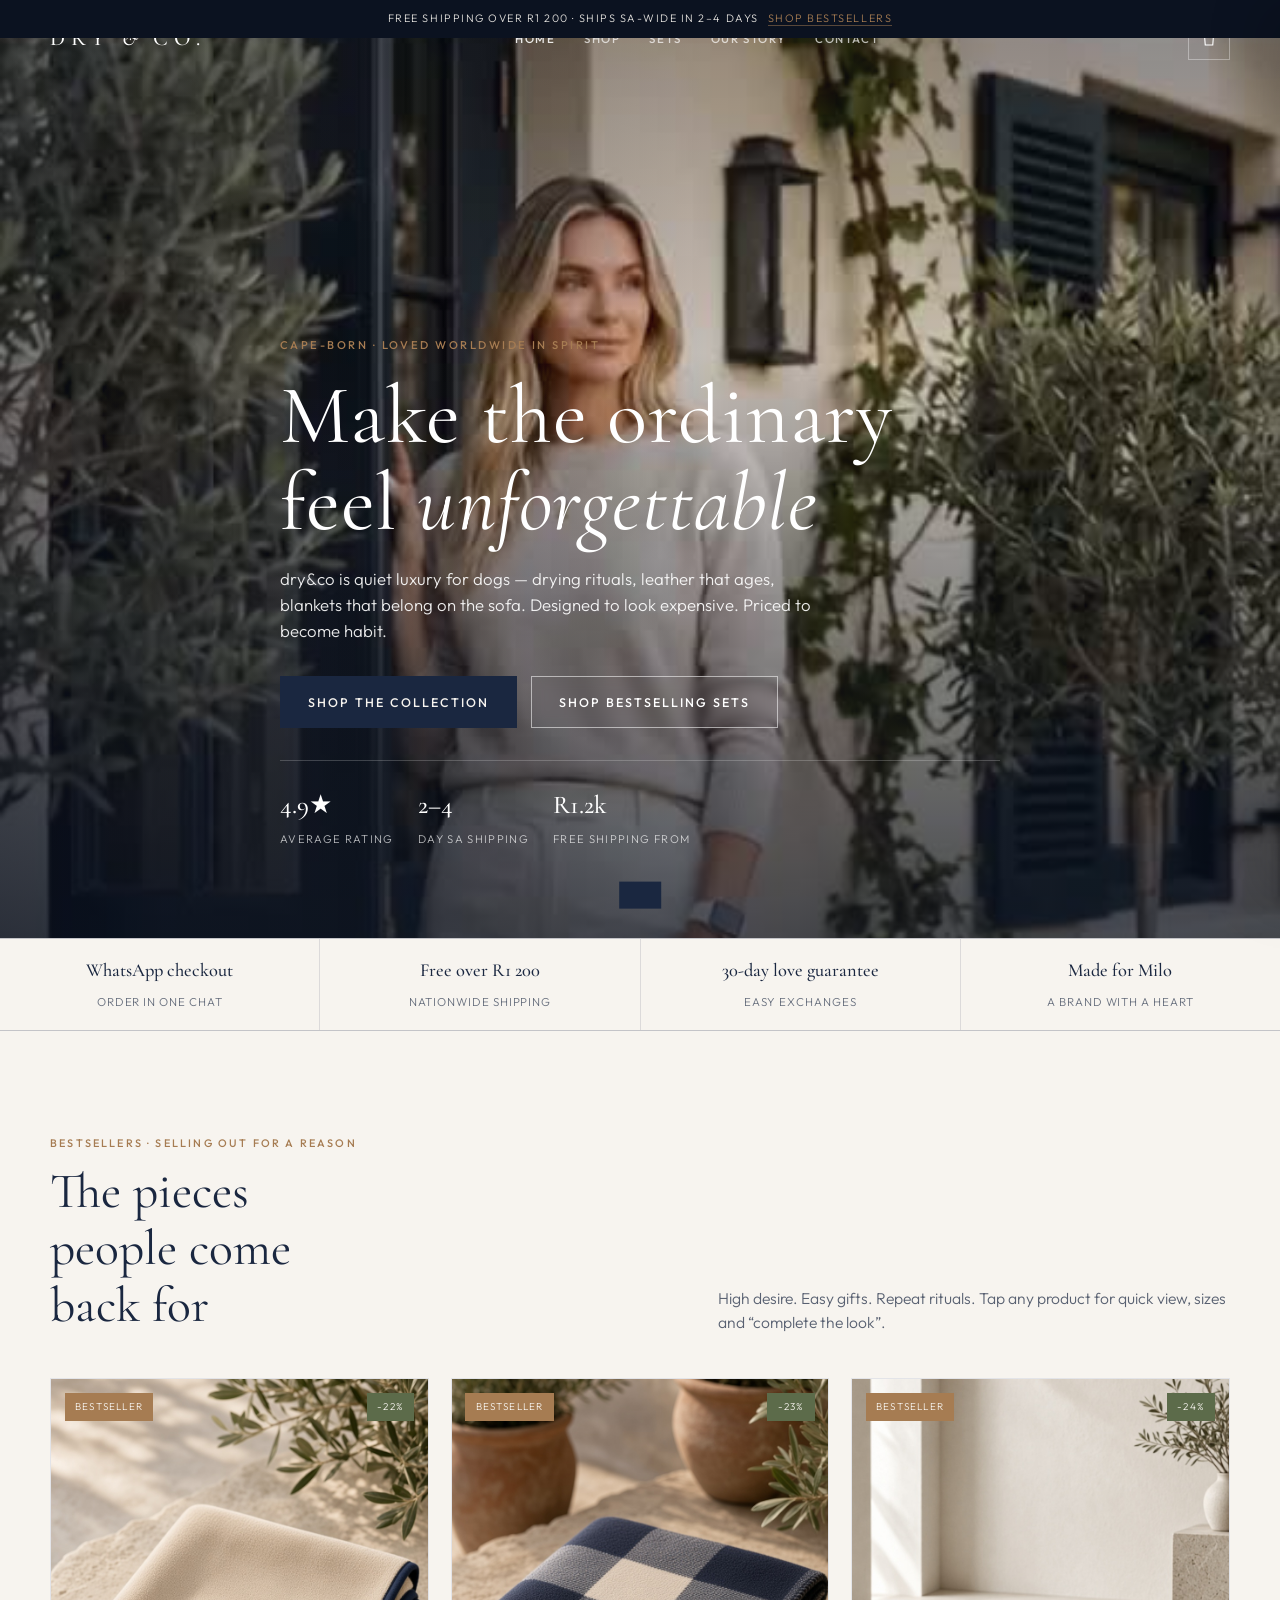
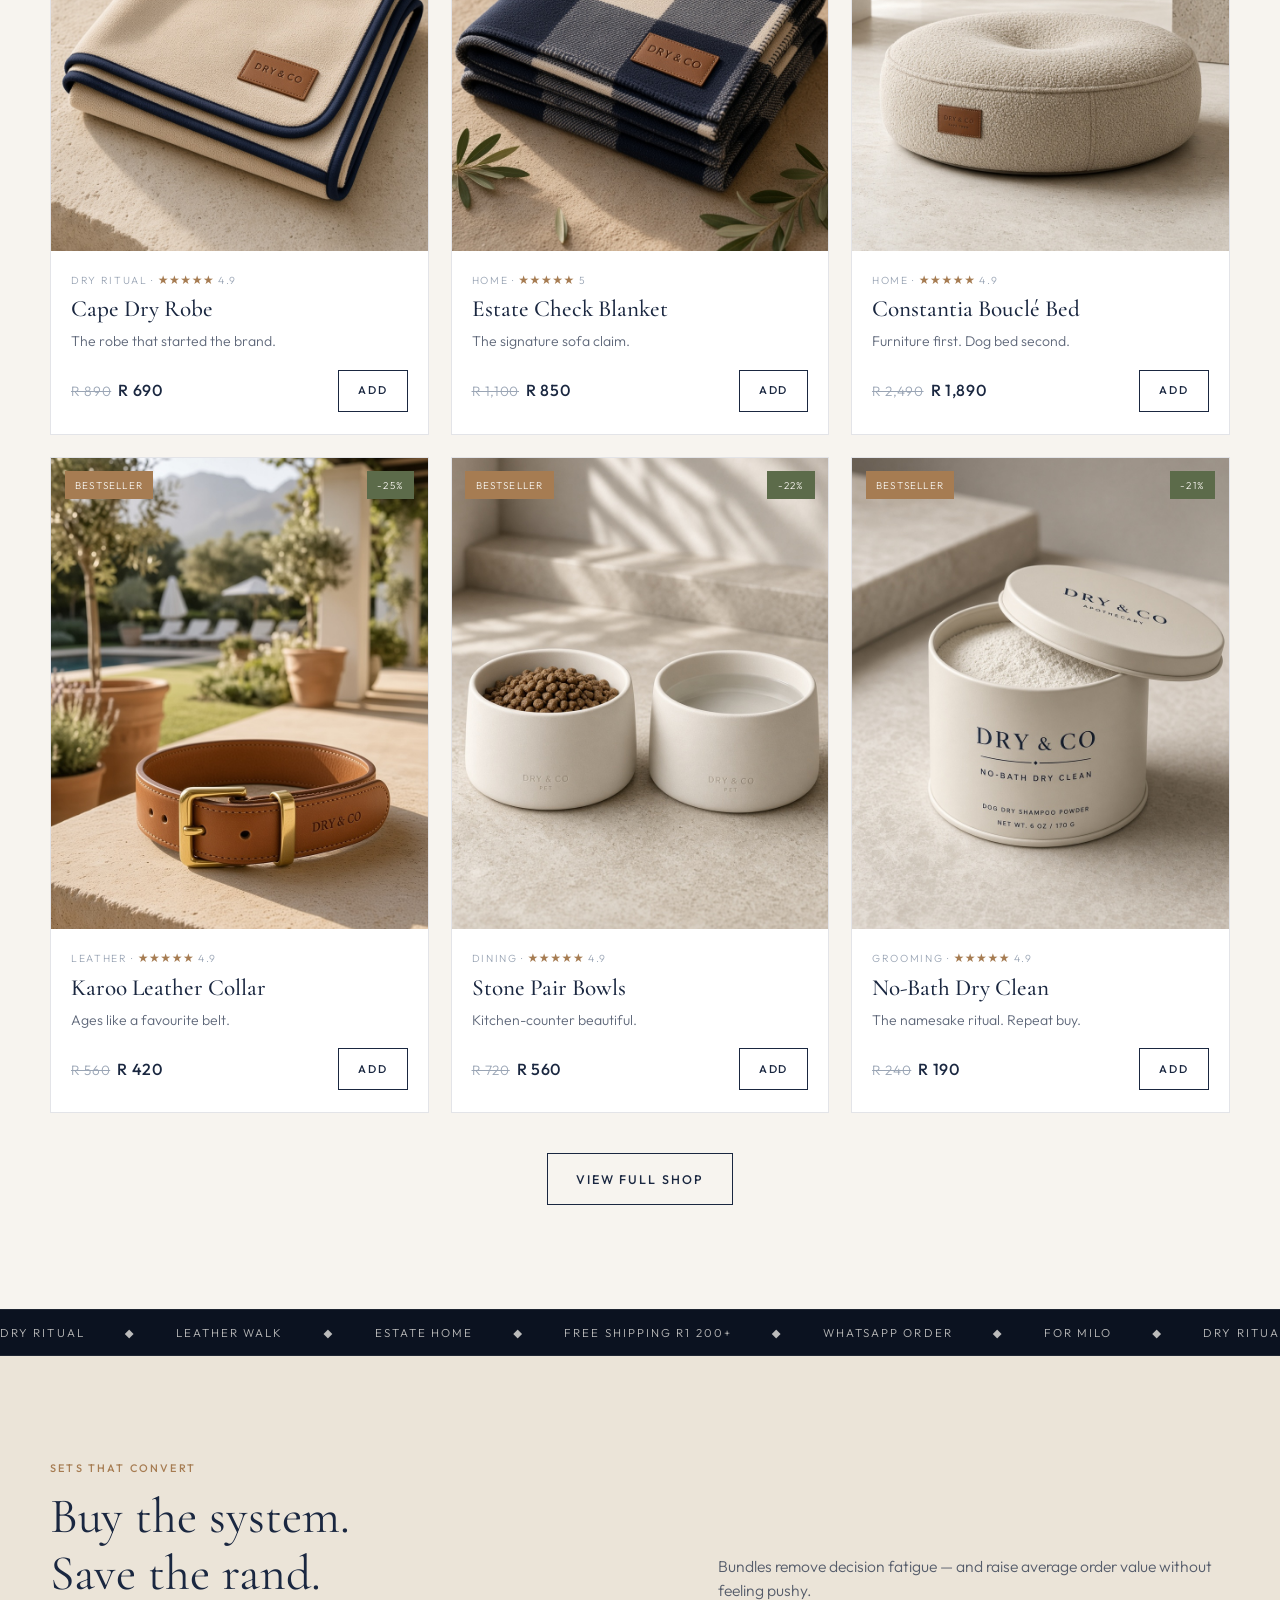
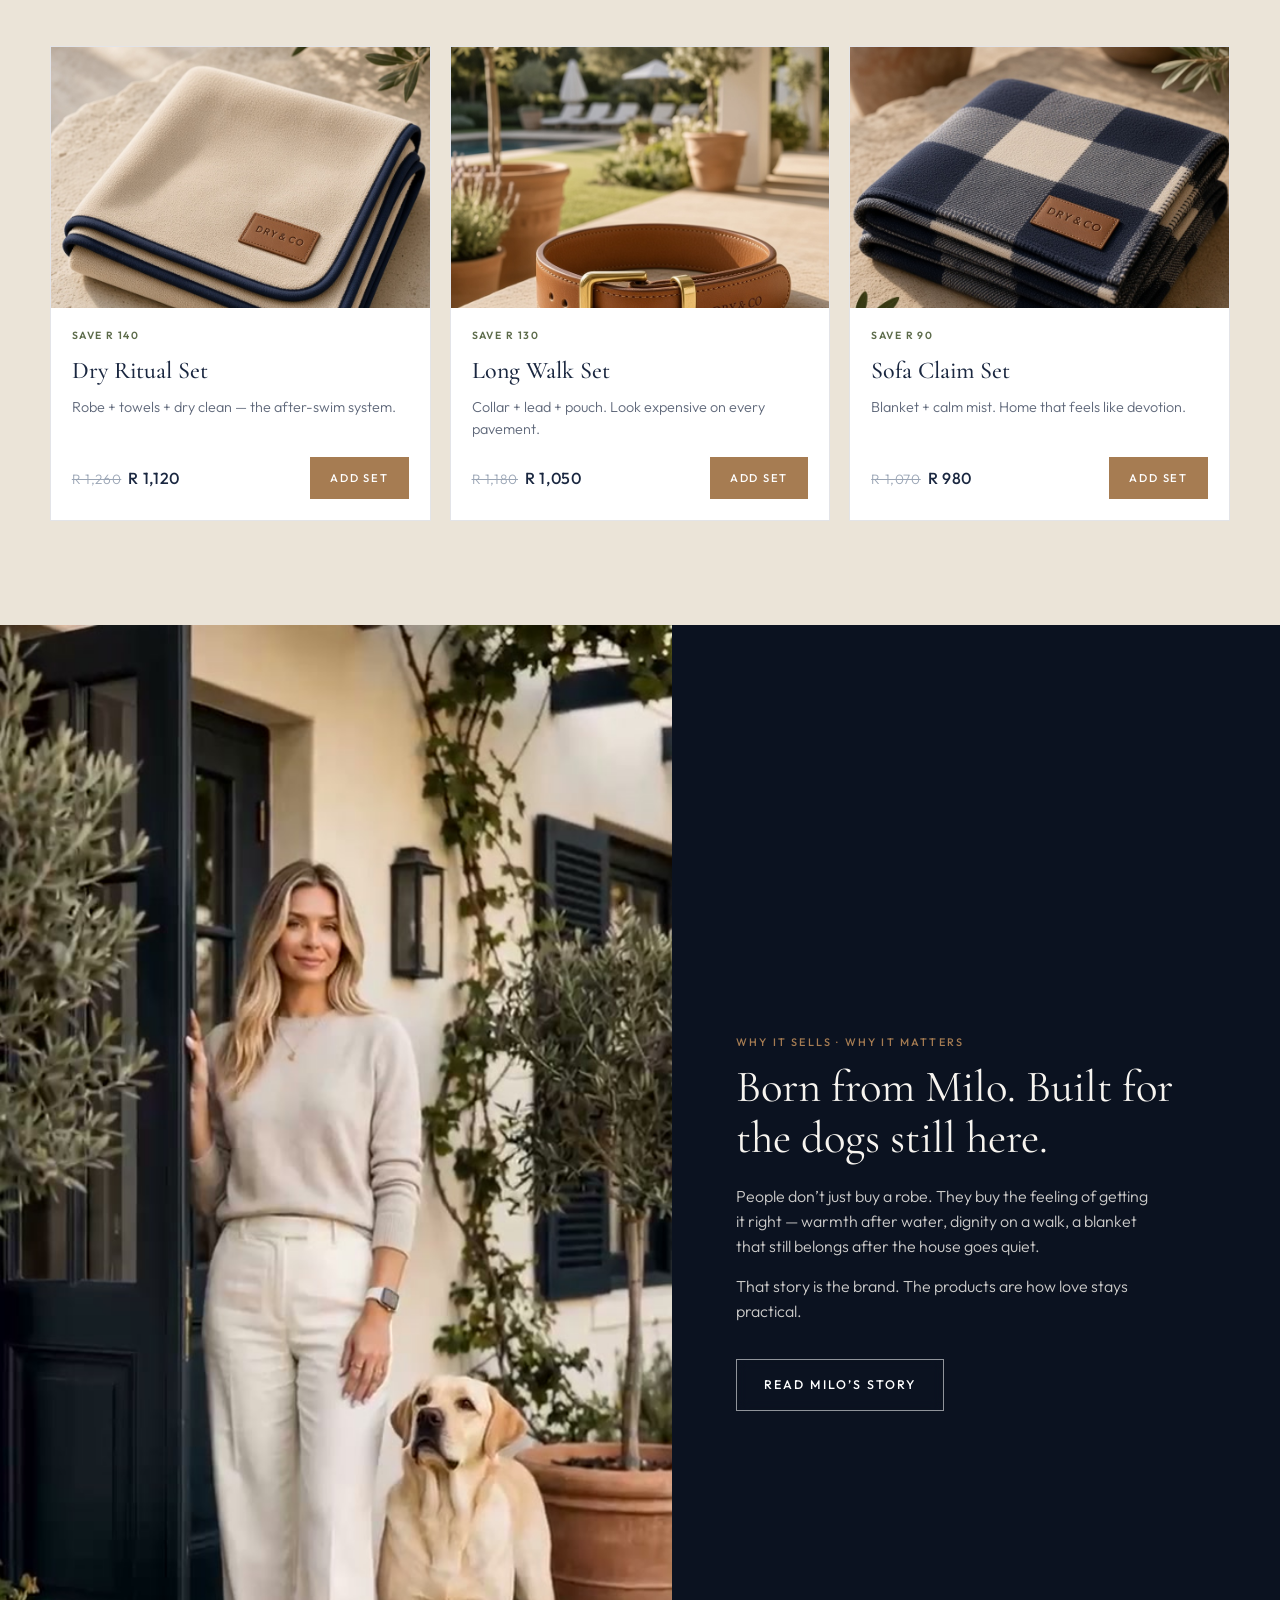
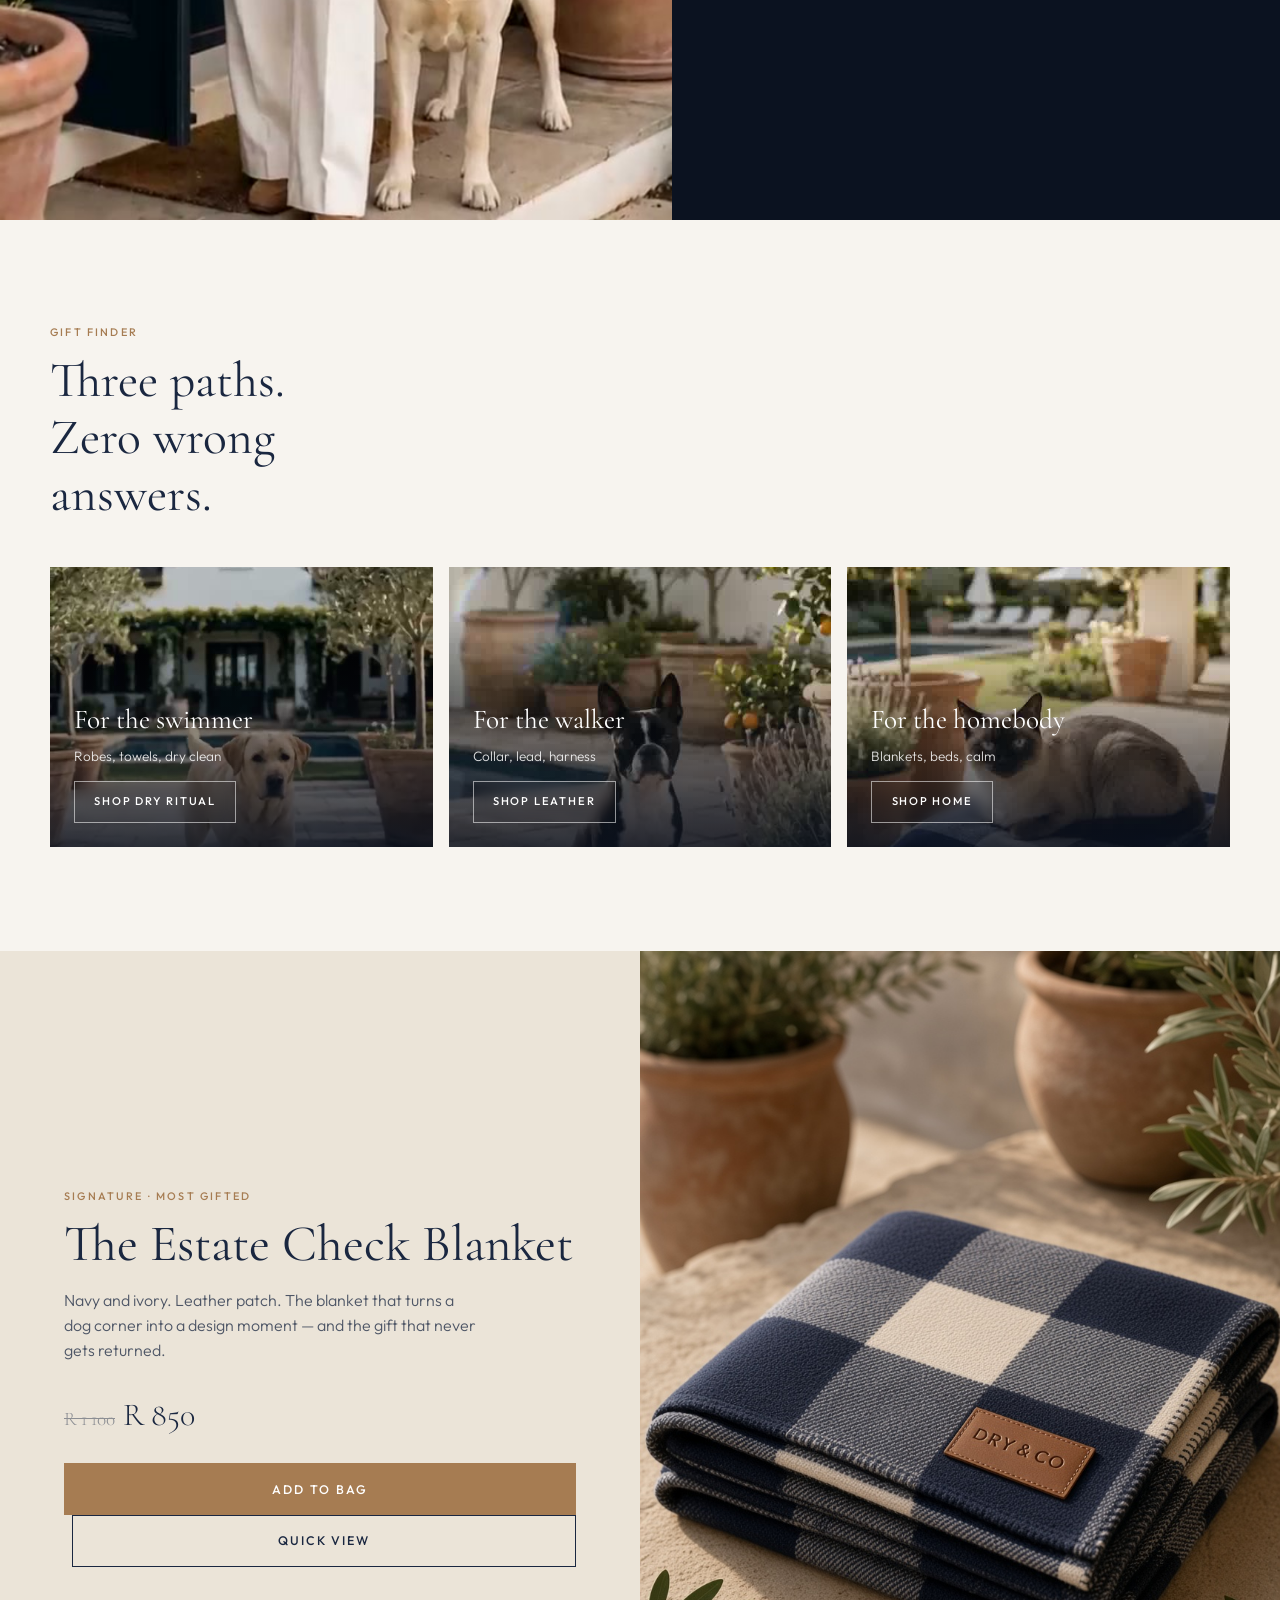
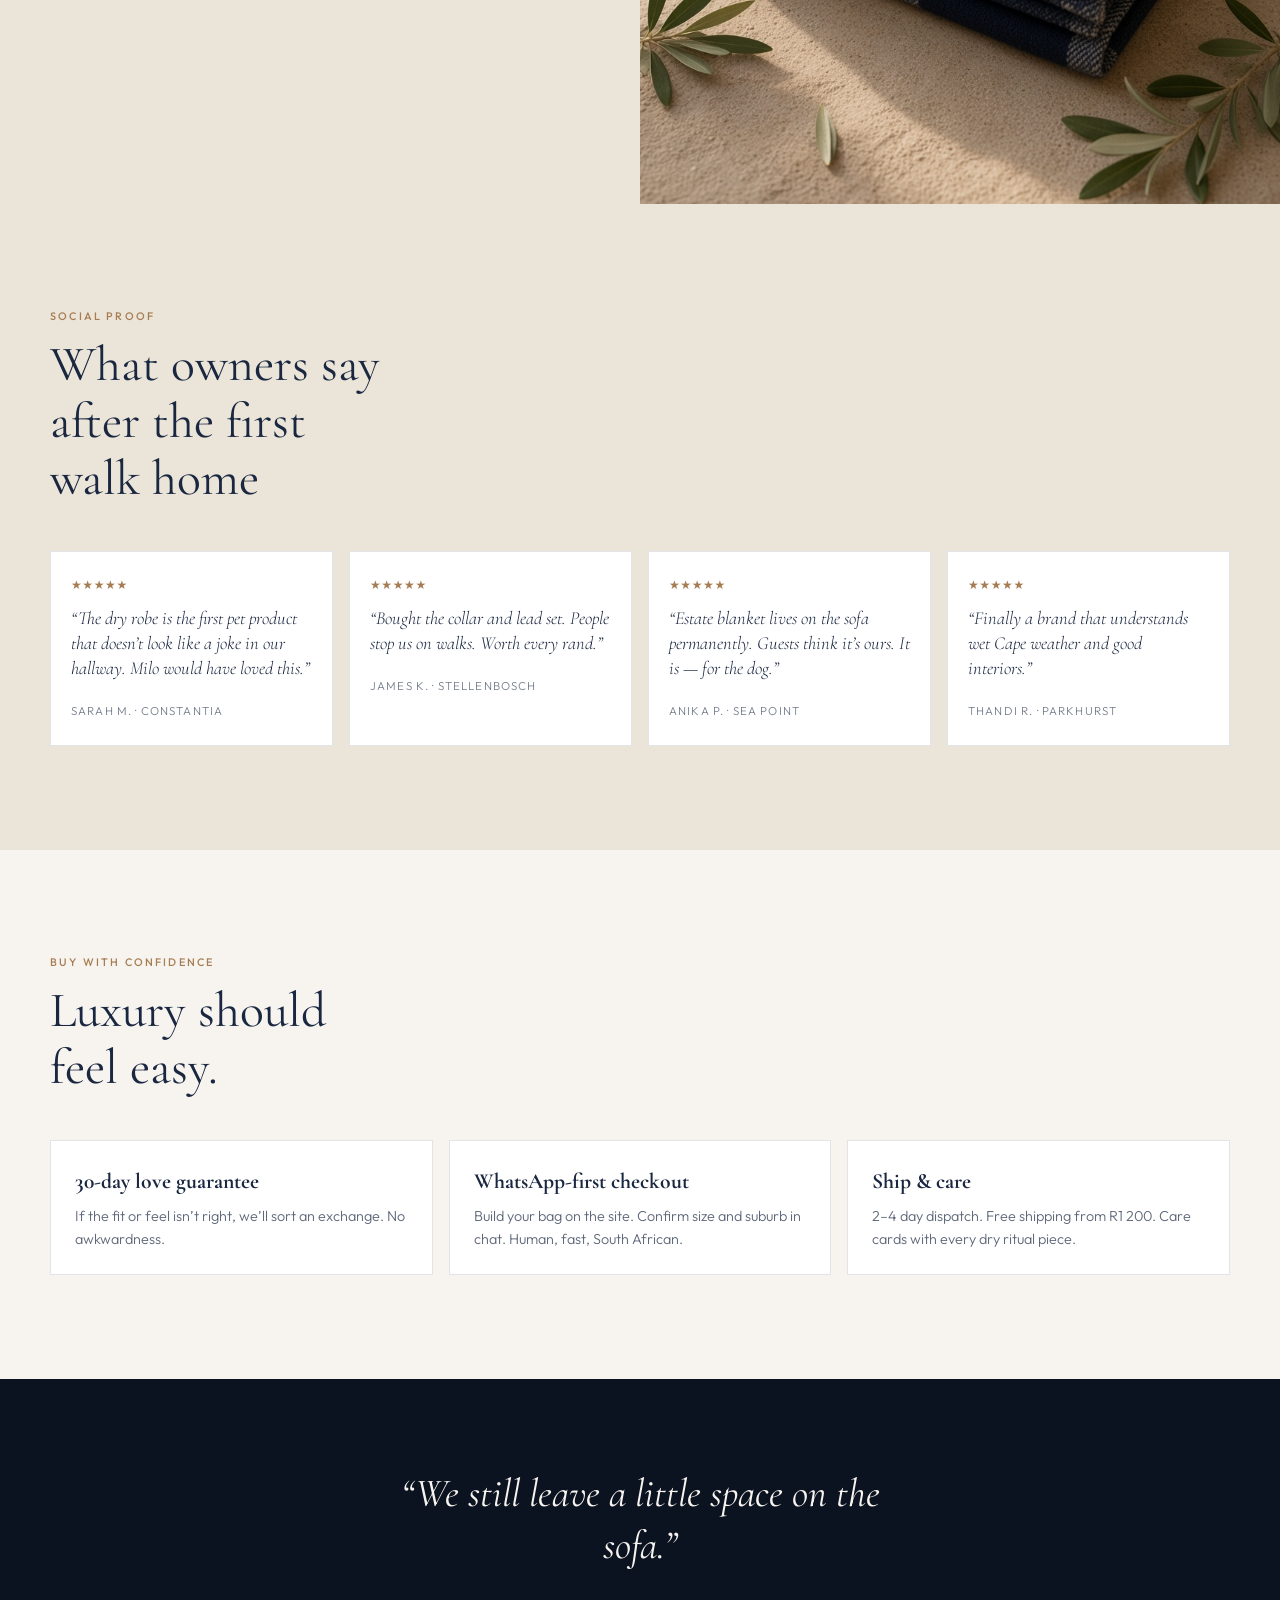
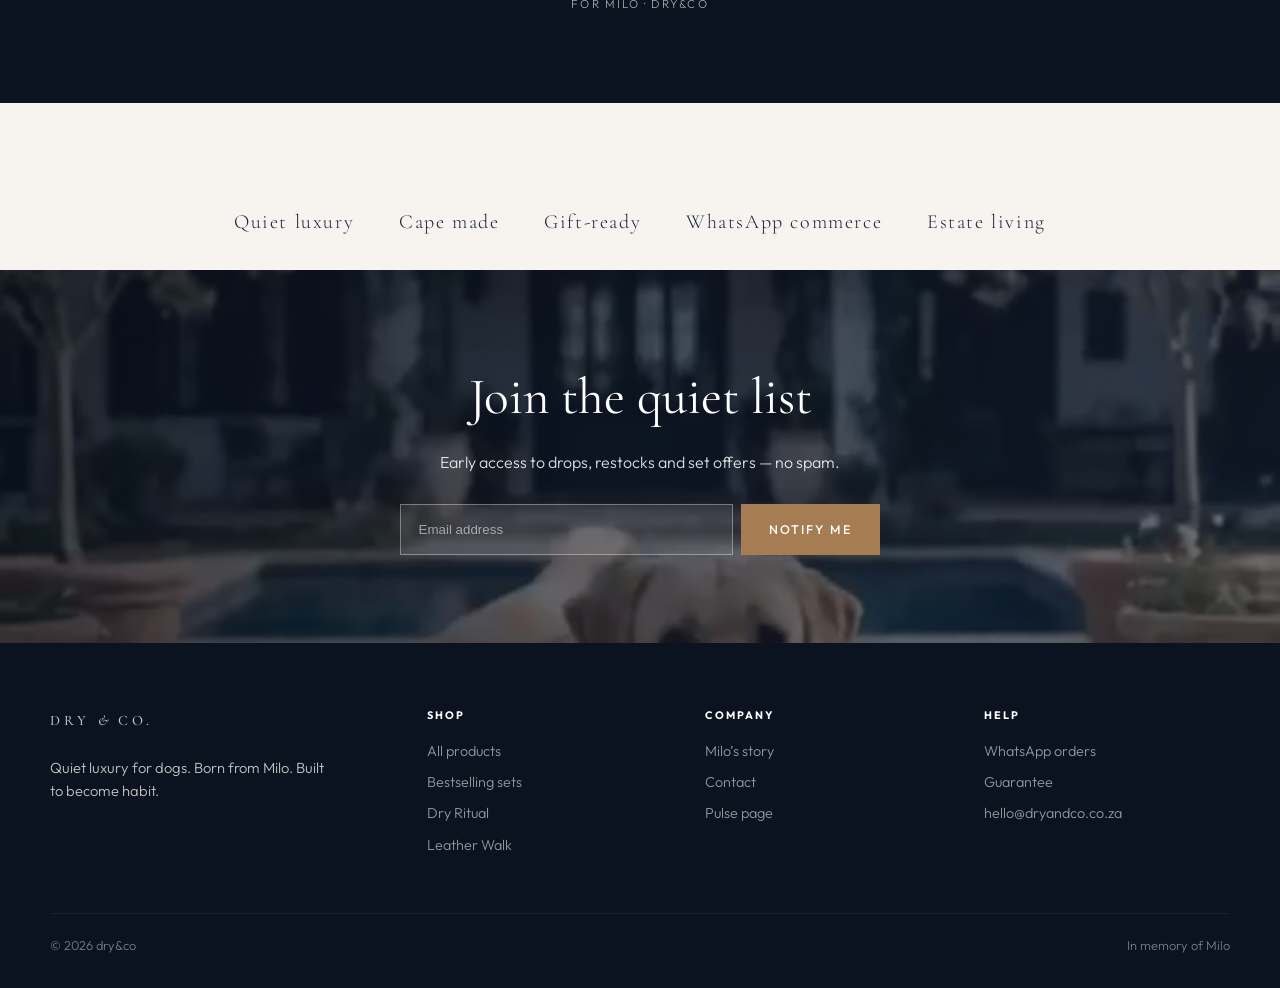
==== commit c9c82ed4: "Elevate dry and co into conversion-grade luxury brand experience" ====
--- a/index.html
+++ b/index.html
@@ -1,231 +1,303 @@
 ﻿<!DOCTYPE html>
 <html lang="en-ZA">
 <head>
- <meta charset="UTF-8">
- <meta name="viewport" content="width=device-width, initial-scale=1">
- <title>dry&co — Quiet luxury for dogs</title>
- <meta name="description" content="dry&co — Cape-born luxury dog brand. Drying robes, leather leads, estate blankets and home-grade beds — priced in Rands.">
- <meta property="og:title" content="dry&co — Quiet luxury for dogs">
- <meta property="og:description" content="Higher-end dog essentials. Designed for Cape estates, city apartments and weekend escapes.">
- <meta property="og:image" content="assets/images/hero-doorway.jpg">
- <link rel="icon" href="data:image/svg+xml,<svg xmlns='http://www.w3.org/2000/svg' viewBox='0 0 100 100'><text y='.9em' font-size='80'>◆</text></svg>">
- <link rel="stylesheet" href="assets/css/styles.css">
+  <meta charset="UTF-8">
+  <meta name="viewport" content="width=device-width, initial-scale=1">
+  <title>dry&co — Quiet luxury dogs actually wear</title>
+  <meta name="description" content="dry&co — Cape-born luxury for dogs. Dry robes, leather walks, estate blankets. Free shipping over R1 200. Order on WhatsApp.">
+  <meta property="og:title" content="dry&co — Quiet luxury for you & your dog">
+  <meta property="og:description" content="The Dry Ritual. Leather that ages. Blankets that look like home. Born from Milo’s story.">
+  <meta property="og:image" content="assets/images/hero-doorway.jpg">
+  <link rel="icon" href="data:image/svg+xml,<svg xmlns='http://www.w3.org/2000/svg' viewBox='0 0 100 100'><text y='.9em' font-size='80'>◆</text></svg>">
+  <link rel="stylesheet" href="assets/css/styles.css">
+  <link rel="stylesheet" href="assets/css/brand-pro.css">
 </head>
 <body>
- <header class="site-header on-dark">
- <div class="container nav-inner">
- <a class="brand" href="index.html">DRY <span class="amp">&</span> CO.</a>
- <nav class="nav-links" aria-label="Primary">
- <a href="index.html" class="active">Home</a>
- <a href="shop.html#shop">Shop</a>
- <a href="about.html#our-story">Our Story</a>
- <a href="contact.html#contact">Contact</a>
- <a href="index.html#collections">Collections</a>
- </nav>
- <div class="nav-actions">
- <button class="cart-btn" data-open-cart aria-label="Open bag">
- <svg width="18" height="18" viewBox="0 0 24 24" fill="none" stroke="currentColor" stroke-width="1.5"><path d="M6 7h12l-1 13H7L6 7z"/><path d="M9 7a3 3 0 0 1 6 0"/></svg>
- <span class="cart-count" hidden>0</span>
- </button>
- <button class="nav-toggle" aria-label="Menu"><span></span><span></span><span></span></button>
- </div>
- </div>
- </header>
-
- <main>
- <section class="hero">
- <div class="hero-media">
- <img src="assets/images/hero-doorway.jpg" alt="Woman and Labrador at a Cape estate doorway">
- </div>
- <div class="container hero-content">
- <span class="eyebrow">Cape-born · Higher-end dog living</span>
- <h1>Quiet luxury<br>for <em>you &amp; your dog</em></h1>
- <p class="hero-lead">dry&amp;co designs the pieces that sell — drying robes after the pool, leather that ages well, blankets that look like home. Manufactured in South Africa or sourced for sharp margins.</p>
- <div class="hero-cta">
- <a class="btn btn-primary" href="shop.html#shop">Shop the collection</a>
- <a class="btn btn-ghost" href="about.html#our-story">Read our story</a>
- </div>
- </div>
- <div class="hero-scroll">Scroll</div>
- </section>
-
- <section class="section" id="bestsellers">
- <div class="container">
- <div class="section-head reveal">
- <div>
- <div class="kicker">Bestsellers</div>
- <h2>What Cape dogs actually wear out</h2>
- </div>
- <p>Pieces made for wet walks, soft sofas and the short bright years we get with them — finished with the DRY &amp; CO. leather patch.</p>
- </div>
- <div class="product-grid" id="home-featured-grid"></div>
- <div style="text-align:center;margin-top:2.5rem" class="reveal">
- <a class="btn btn-outline" href="shop.html#shop">View all products</a>
- </div>
- </div>
- </section>
-
- <section class="story" id="story">
- <div class="story-media">
- <img src="assets/images/charne-lab.jpg" alt="Founder moment with yellow Labrador">
- </div>
- <div class="story-copy">
- <div class="kicker" style="color:#a67c52">Our story</div>
- <h2>It started with Milo — and the winter we couldn’t get him warm.</h2>
- <p>dry&amp;co was born after a Labrador who loved the water left a house too quiet. We make robes, blankets and leather for the dogs still here — because love needs somewhere soft to land.</p>
- <p>Read the full story of Milo, the last rainy walk, and why every piece we stitch still carries his name in spirit.</p>
- <a class="btn btn-ghost" href="about.html#milo">Read Milo’s story</a>
- </div>
- </section>
-
- <section class="section" id="collections">
- <div class="container">
- <div class="section-head reveal">
- <div>
- <div class="kicker">Collections</div>
- <h2>Four lanes. One brand.</h2>
- </div>
- <p>Build your first stock drop around these — then expand with engraving, mist and gifts.</p>
- </div>
- <div class="collections">
- <a class="collection-card reveal" href="shop.html#drying">
- <img src="assets/images/lab-pool.jpg" alt="Labrador by estate pool">
- <div class="inner">
- <h3>Dry Ritual</h3>
- <span>Robes · coats · towels</span>
- </div>
- </a>
- <a class="collection-card reveal" href="shop.html#leather">
- <img src="assets/images/boston.jpg" alt="Boston Terrier on stone patio">
- <div class="inner">
- <h3>Leather Walk</h3>
- <span>Collars · leads · harness</span>
- </div>
- </a>
- <a class="collection-card reveal" href="shop.html#home">
- <img src="assets/images/blanket-lifestyle.jpg" alt="Estate check blanket with leather patch">
- <div class="inner">
- <h3>Home &amp; Estate</h3>
- <span>Blankets · beds · mats</span>
- </div>
- </a>
- </div>
- </div>
- </section>
-
- <section class="featured" id="signature">
- <div class="featured-copy reveal">
- <div class="kicker">Signature piece</div>
- <h2>The Estate Check Blanket</h2>
- <p>Navy and ivory buffalo check with the stitched tan leather DRY &amp; CO. patch — the kind of blanket you keep when a dog has claimed it forever.</p>
- <p>Heavy enough for sofas and winter evenings. Soft enough for the dogs who take the best seat in the house.</p>
- <div class="featured-price">R 850</div>
- <button class="btn btn-leather" data-add="check-blanket">Add to bag</button>
- </div>
- <div class="featured-media">
- <img src="assets/images/products/product-check-blanket.png" alt="Estate Check Blanket with DRY & CO leather patch">
- </div>
- </section>
-
- <section class="section" id="why" style="background:var(--stone)">
- <div class="container">
- <div class="section-head reveal">
- <div>
- <div class="kicker">Why dry&amp;co</div>
- <h2>Built with care. Made to last.</h2>
- </div>
- </div>
- <div class="why-grid">
- <article class="why-card reveal">
- <div class="why-num">01</div>
- <h3>Name does the work</h3>
- <p>dry&amp;co owns the after-swim, after-bath, after-beach moment — the highest-repeat purchase in wet Cape weather.</p>
- </article>
- <article class="why-card reveal">
- <div class="why-num">02</div>
- <h3>SA-ready supply</h3>
- <p>Local leather, ceramics, sewing rooms and fillers. Import only where the fabric quality wins on price.</p>
- </article>
- <article class="why-card reveal">
- <div class="why-num">03</div>
- <h3>Home décor margins</h3>
- <p>Beds and blankets sit next to interior brands, not discount pet aisles — stronger perceived value.</p>
- </article>
- <article class="why-card reveal">
- <div class="why-num">04</div>
- <h3>WhatsApp commerce</h3>
- <p>Bag checkout opens a ready-made order message — perfect for Pulse campaigns and Instagram DMs.</p>
- </article>
- </div>
- </div>
- </section>
-
- <section class="quote-band" id="words">
- <blockquote>“We still leave a little space on the sofa.”</blockquote>
- <cite>For Milo · dry&amp;co</cite>
- </section>
-
- <section class="cta-band" id="list">
- <div class="container">
- <h2>Join the quiet list</h2>
- <p>First drops, private fittings and Cape delivery windows — no spam, just the good stuff.</p>
- <form class="newsletter" data-newsletter>
- <input type="email" required placeholder="Email address" aria-label="Email">
- <button class="btn btn-leather" type="submit">Notify me</button>
- </form>
- </div>
- </section>
- </main>
-
- <footer class="site-footer">
- <div class="container">
- <div class="footer-grid">
- <div>
- <a class="brand brand--light" href="index.html">DRY <span class="amp">&</span> CO.</a>
- <p style="max-width:28ch;margin-top:0.5rem;font-size:0.92rem">Higher-end dog essentials from the Cape. Prices in ZAR.</p>
- </div>
- <div>
- <h4>Shop</h4>
- <a href="shop.html#shop">All products</a>
- <a href="shop.html#drying">Dry Ritual</a>
- <a href="shop.html#leather">Leather Walk</a>
- <a href="shop.html#home">Home &amp; Estate</a>
- </div>
- <div>
- <h4>Company</h4>
- <a href="about.html#our-story">Our story</a>
- <a href="about.html#milo">Milo</a>
- <a href="contact.html#contact">Contact &amp; wholesale</a>
- </div>
- <div>
- <h4>Explore</h4>
- <a href="index.html#collections">Collections</a>
- <a href="pulse.html">Pulse page</a>
- <a href="mailto:hello@dryandco.co.za">hello@dryandco.co.za</a>
- </div>
- </div>
- <div class="footer-bottom">
- <span>© 2026 dry&amp;co</span>
- <span>Crafted in South Africa · Prices in Rands</span>
- </div>
- </div>
- </footer>
-
- <div class="cart-overlay" data-close-cart></div>
- <aside class="cart-drawer" aria-label="Shopping bag">
- <div class="cart-head">
- <h3>Your bag</h3>
- <button data-close-cart aria-label="Close">✕</button>
- </div>
- <div class="cart-items"></div>
- <div class="cart-foot">
- <div class="cart-total"><span>Total</span><span data-cart-total>R 0</span></div>
- <button class="btn btn-primary btn-full" data-whatsapp-checkout>Order via WhatsApp</button>
- <p style="font-size:0.75rem;margin-top:0.8rem;opacity:0.65;text-align:center">Secure checkout by chat — PayFast / Yoco can plug in later.</p>
- </div>
- </aside>
- <div class="toast" role="status"></div>
-
- <script src="assets/js/app.js"></script>
+  <div class="announce">
+    Free shipping over R1 200 · Ships SA-wide in 2–4 days
+    <a href="shop.html#shop">Shop bestsellers</a>
+  </div>
+
+  <header class="site-header on-dark">
+    <div class="container nav-inner">
+      <a class="brand" href="index.html">DRY <span class="amp">&</span> CO.</a>
+      <nav class="nav-links" aria-label="Primary">
+        <a href="index.html" class="active">Home</a>
+        <a href="shop.html#shop">Shop</a>
+        <a href="index.html#bundles">Sets</a>
+        <a href="about.html#milo">Our Story</a>
+        <a href="contact.html#contact">Contact</a>
+      </nav>
+      <div class="nav-actions">
+        <button class="cart-btn" data-open-cart aria-label="Open bag">
+          <svg width="18" height="18" viewBox="0 0 24 24" fill="none" stroke="currentColor" stroke-width="1.5"><path d="M6 7h12l-1 13H7L6 7z"/><path d="M9 7a3 3 0 0 1 6 0"/></svg>
+          <span class="cart-count" hidden>0</span>
+        </button>
+        <button class="nav-toggle" aria-label="Menu"><span></span><span></span><span></span></button>
+      </div>
+    </div>
+  </header>
+
+  <main>
+    <section class="hero">
+      <div class="hero-media">
+        <img src="assets/images/hero-doorway.jpg" alt="Woman and Labrador at a Cape estate doorway">
+      </div>
+      <div class="container hero-content">
+        <span class="eyebrow">Cape-born · Loved worldwide in spirit</span>
+        <h1>Make the ordinary<br>feel <em>unforgettable</em></h1>
+        <p class="hero-lead">dry&amp;co is quiet luxury for dogs — drying rituals, leather that ages, blankets that belong on the sofa. Designed to look expensive. Priced to become habit.</p>
+        <div class="hero-cta">
+          <a class="btn btn-primary" href="shop.html#shop">Shop the collection</a>
+          <a class="btn btn-ghost" href="#bundles">Shop bestselling sets</a>
+        </div>
+        <div class="hero-stats">
+          <div><strong>4.9★</strong><span>Average rating</span></div>
+          <div><strong>2–4</strong><span>Day SA shipping</span></div>
+          <div><strong>R1.2k</strong><span>Free shipping from</span></div>
+        </div>
+      </div>
+    </section>
+
+    <div class="trust-strip">
+      <div class="trust-item"><strong>WhatsApp checkout</strong><span>Order in one chat</span></div>
+      <div class="trust-item"><strong>Free over R1 200</strong><span>Nationwide shipping</span></div>
+      <div class="trust-item"><strong>30-day love guarantee</strong><span>Easy exchanges</span></div>
+      <div class="trust-item"><strong>Made for Milo</strong><span>A brand with a heart</span></div>
+    </div>
+
+    <section class="section" id="bestsellers">
+      <div class="container">
+        <div class="section-head reveal">
+          <div>
+            <div class="kicker">Bestsellers · Selling out for a reason</div>
+            <h2>The pieces people come back for</h2>
+          </div>
+          <p>High desire. Easy gifts. Repeat rituals. Tap any product for quick view, sizes and “complete the look”.</p>
+        </div>
+        <div class="product-grid" id="home-featured-grid"></div>
+        <div style="text-align:center;margin-top:2.5rem" class="reveal">
+          <a class="btn btn-outline" href="shop.html#shop">View full shop</a>
+        </div>
+      </div>
+    </section>
+
+    <div class="marquee" aria-hidden="true">
+      <div class="marquee-track">
+        <span>Dry Ritual</span><span>◆</span>
+        <span>Leather Walk</span><span>◆</span>
+        <span>Estate Home</span><span>◆</span>
+        <span>Free shipping R1 200+</span><span>◆</span>
+        <span>WhatsApp order</span><span>◆</span>
+        <span>For Milo</span><span>◆</span>
+        <span>Dry Ritual</span><span>◆</span>
+        <span>Leather Walk</span><span>◆</span>
+        <span>Estate Home</span><span>◆</span>
+        <span>Free shipping R1 200+</span><span>◆</span>
+        <span>WhatsApp order</span><span>◆</span>
+        <span>For Milo</span><span>◆</span>
+      </div>
+    </div>
+
+    <section class="section" id="bundles" style="background:var(--stone)">
+      <div class="container">
+        <div class="section-head reveal">
+          <div>
+            <div class="kicker">Sets that convert</div>
+            <h2>Buy the system. Save the rand.</h2>
+          </div>
+          <p>Bundles remove decision fatigue — and raise average order value without feeling pushy.</p>
+        </div>
+        <div class="bundle-grid" id="bundle-grid"></div>
+      </div>
+    </section>
+
+    <section class="story" id="story">
+      <div class="story-media">
+        <img src="assets/images/charne-lab.jpg" alt="Labrador at Cape doorway">
+      </div>
+      <div class="story-copy">
+        <div class="kicker" style="color:#a67c52">Why it sells · Why it matters</div>
+        <h2>Born from Milo. Built for the dogs still here.</h2>
+        <p>People don’t just buy a robe. They buy the feeling of getting it right — warmth after water, dignity on a walk, a blanket that still belongs after the house goes quiet.</p>
+        <p>That story is the brand. The products are how love stays practical.</p>
+        <a class="btn btn-ghost" href="about.html#milo">Read Milo’s story</a>
+      </div>
+    </section>
+
+    <section class="section" id="gifts">
+      <div class="container">
+        <div class="section-head reveal">
+          <div>
+            <div class="kicker">Gift finder</div>
+            <h2>Three paths. Zero wrong answers.</h2>
+          </div>
+        </div>
+        <div class="gift-grid">
+          <a class="gift-card reveal" href="shop.html#drying">
+            <img src="assets/images/lab-pool.jpg" alt="">
+            <div>
+              <h3>For the swimmer</h3>
+              <p>Robes, towels, dry clean</p>
+              <span class="btn btn-ghost btn-sm">Shop Dry Ritual</span>
+            </div>
+          </a>
+          <a class="gift-card reveal" href="shop.html#leather">
+            <img src="assets/images/boston.jpg" alt="">
+            <div>
+              <h3>For the walker</h3>
+              <p>Collar, lead, harness</p>
+              <span class="btn btn-ghost btn-sm">Shop Leather</span>
+            </div>
+          </a>
+          <a class="gift-card reveal" href="shop.html#home">
+            <img src="assets/images/blanket-lifestyle.jpg" alt="">
+            <div>
+              <h3>For the homebody</h3>
+              <p>Blankets, beds, calm</p>
+              <span class="btn btn-ghost btn-sm">Shop Home</span>
+            </div>
+          </a>
+        </div>
+      </div>
+    </section>
+
+    <section class="featured" id="signature">
+      <div class="featured-copy reveal">
+        <div class="kicker">Signature · Most gifted</div>
+        <h2>The Estate Check Blanket</h2>
+        <p>Navy and ivory. Leather patch. The blanket that turns a dog corner into a design moment — and the gift that never gets returned.</p>
+        <div class="featured-price"><s style="opacity:.45;font-size:1.2rem;margin-right:.5rem">R 1 100</s>R 850</div>
+        <button class="btn btn-leather" data-add="check-blanket">Add to bag</button>
+        <button class="btn btn-outline" data-quick="check-blanket" style="margin-left:.5rem">Quick view</button>
+      </div>
+      <div class="featured-media">
+        <img src="assets/images/products/product-check-blanket.png" alt="Estate Check Blanket">
+      </div>
+    </section>
+
+    <section class="section" id="reviews" style="background:var(--stone)">
+      <div class="container">
+        <div class="section-head reveal">
+          <div>
+            <div class="kicker">Social proof</div>
+            <h2>What owners say after the first walk home</h2>
+          </div>
+        </div>
+        <div class="review-rail" id="review-rail"></div>
+      </div>
+    </section>
+
+    <section class="section" id="promise">
+      <div class="container">
+        <div class="section-head reveal">
+          <div>
+            <div class="kicker">Buy with confidence</div>
+            <h2>Luxury should feel easy.</h2>
+          </div>
+        </div>
+        <div class="guarantee">
+          <article class="reveal">
+            <h3>30-day love guarantee</h3>
+            <p>If the fit or feel isn’t right, we’ll sort an exchange. No awkwardness.</p>
+          </article>
+          <article class="reveal">
+            <h3>WhatsApp-first checkout</h3>
+            <p>Build your bag on the site. Confirm size and suburb in chat. Human, fast, South African.</p>
+          </article>
+          <article class="reveal">
+            <h3>Ship &amp; care</h3>
+            <p>2–4 day dispatch. Free shipping from R1 200. Care cards with every dry ritual piece.</p>
+          </article>
+        </div>
+      </div>
+    </section>
+
+    <section class="quote-band" id="words">
+      <blockquote>“We still leave a little space on the sofa.”</blockquote>
+      <cite>For Milo · dry&amp;co</cite>
+    </section>
+
+    <section class="section" style="padding-bottom:2rem">
+      <div class="container">
+        <div class="press-row reveal">
+          <span>Quiet luxury</span>
+          <span>Cape made</span>
+          <span>Gift-ready</span>
+          <span>WhatsApp commerce</span>
+          <span>Estate living</span>
+        </div>
+      </div>
+    </section>
+
+    <section class="cta-band" id="list">
+      <div class="container">
+        <h2>Join the quiet list</h2>
+        <p>Early access to drops, restocks and set offers — no spam.</p>
+        <form class="newsletter" data-newsletter>
+          <input type="email" required placeholder="Email address" aria-label="Email">
+          <button class="btn btn-leather" type="submit">Notify me</button>
+        </form>
+      </div>
+    </section>
+  </main>
+
+  <footer class="site-footer">
+    <div class="container">
+      <div class="footer-grid">
+        <div>
+          <a class="brand brand--light" href="index.html">DRY <span class="amp">&</span> CO.</a>
+          <p style="max-width:28ch;margin-top:0.5rem;font-size:0.92rem">Quiet luxury for dogs. Born from Milo. Built to become habit.</p>
+        </div>
+        <div>
+          <h4>Shop</h4>
+          <a href="shop.html#shop">All products</a>
+          <a href="index.html#bundles">Bestselling sets</a>
+          <a href="shop.html#drying">Dry Ritual</a>
+          <a href="shop.html#leather">Leather Walk</a>
+        </div>
+        <div>
+          <h4>Company</h4>
+          <a href="about.html#milo">Milo’s story</a>
+          <a href="contact.html#contact">Contact</a>
+          <a href="pulse.html">Pulse page</a>
+        </div>
+        <div>
+          <h4>Help</h4>
+          <a href="contact.html#orders">WhatsApp orders</a>
+          <a href="index.html#promise">Guarantee</a>
+          <a href="mailto:hello@dryandco.co.za">hello@dryandco.co.za</a>
+        </div>
+      </div>
+      <div class="footer-bottom">
+        <span>© 2026 dry&amp;co</span>
+        <span>In memory of Milo</span>
+      </div>
+    </div>
+  </footer>
+
+  <div class="sticky-cta">
+    <a class="btn btn-primary btn-full" href="shop.html#shop">Shop now</a>
+    <button class="btn btn-outline" data-open-cart>Bag</button>
+  </div>
+
+  <div class="cart-overlay" data-close-cart></div>
+  <aside class="cart-drawer" aria-label="Shopping bag">
+    <div class="cart-head">
+      <h3>Your bag</h3>
+      <button data-close-cart aria-label="Close">✕</button>
+    </div>
+    <div class="ship-bar" data-ship-bar></div>
+    <div class="cart-items"></div>
+    <div class="cart-foot">
+      <div class="cart-total"><span>Total</span><span data-cart-total>R 0</span></div>
+      <button class="btn btn-primary btn-full" data-whatsapp-checkout>Order via WhatsApp</button>
+      <p style="font-size:0.75rem;margin-top:0.8rem;opacity:0.65;text-align:center">Free shipping over R1 200 · Confirm size in chat</p>
+    </div>
+  </aside>
+
+  <div class="qv-modal" aria-hidden="true"></div>
+  <div class="toast" role="status"></div>
+  <script src="assets/js/app.js"></script>
 </body>
 </html>
--- a/assets/css/brand-pro.css
+++ b/assets/css/brand-pro.css
@@ -0,0 +1,545 @@
+/* dry&co — sellability layer */
+
+.announce {
+  background: var(--navy-deep);
+  color: rgba(247,244,239,0.92);
+  text-align: center;
+  font-size: 0.68rem;
+  letter-spacing: 0.14em;
+  text-transform: uppercase;
+  padding: 0.65rem 1rem;
+  position: relative;
+  z-index: 110;
+}
+
+.announce a {
+  color: var(--leather);
+  border-bottom: 1px solid rgba(166,124,82,0.5);
+  margin-left: 0.35rem;
+}
+
+.trust-strip {
+  display: grid;
+  grid-template-columns: repeat(4, 1fr);
+  gap: 1px;
+  background: var(--line);
+  border-block: 1px solid var(--line);
+}
+
+.trust-item {
+  background: var(--ivory);
+  padding: 1.1rem 1rem;
+  text-align: center;
+}
+
+.trust-item strong {
+  display: block;
+  font-family: var(--font-display);
+  font-size: 1.15rem;
+  font-weight: 500;
+  margin-bottom: 0.2rem;
+}
+
+.trust-item span {
+  font-size: 0.72rem;
+  letter-spacing: 0.08em;
+  text-transform: uppercase;
+  opacity: 0.65;
+}
+
+.hero-stats {
+  display: flex;
+  flex-wrap: wrap;
+  gap: 1.5rem;
+  margin-top: 2rem;
+  padding-top: 1.5rem;
+  border-top: 1px solid rgba(255,255,255,0.2);
+}
+
+.hero-stats div strong {
+  display: block;
+  font-family: var(--font-display);
+  font-size: 1.6rem;
+  font-weight: 500;
+}
+
+.hero-stats div span {
+  font-size: 0.7rem;
+  letter-spacing: 0.12em;
+  text-transform: uppercase;
+  opacity: 0.7;
+}
+
+.product-media {
+  cursor: pointer;
+}
+
+.product-media .quick-btn {
+  position: absolute;
+  left: 50%;
+  bottom: 1rem;
+  transform: translateX(-50%) translateY(12px);
+  opacity: 0;
+  background: var(--white);
+  color: var(--navy);
+  padding: 0.65rem 1.1rem;
+  font-size: 0.65rem;
+  letter-spacing: 0.14em;
+  text-transform: uppercase;
+  font-weight: 500;
+  transition: 0.35s ease;
+  z-index: 2;
+}
+
+.product-card:hover .quick-btn {
+  opacity: 1;
+  transform: translateX(-50%) translateY(0);
+}
+
+.badge.save {
+  left: auto;
+  right: 0.85rem;
+  background: var(--olive);
+}
+
+.rating {
+  letter-spacing: 0.05em;
+  color: var(--leather);
+  font-size: 0.75rem;
+}
+
+.price s {
+  margin-right: 0.45rem;
+}
+
+.bundle-grid {
+  display: grid;
+  grid-template-columns: repeat(3, 1fr);
+  gap: 1.2rem;
+}
+
+.bundle-card {
+  display: grid;
+  grid-template-rows: auto 1fr;
+  background: var(--white);
+  border: 1px solid var(--line);
+  overflow: hidden;
+  transition: transform 0.4s ease, box-shadow 0.4s ease;
+}
+
+.bundle-card:hover {
+  transform: translateY(-4px);
+  box-shadow: var(--shadow);
+}
+
+.bundle-media {
+  aspect-ratio: 16 / 11;
+  overflow: hidden;
+  background: var(--stone);
+}
+
+.bundle-media img {
+  width: 100%;
+  height: 100%;
+  object-fit: cover;
+}
+
+.bundle-body {
+  padding: 1.3rem;
+  display: flex;
+  flex-direction: column;
+  gap: 0.45rem;
+}
+
+.bundle-save {
+  font-size: 0.65rem;
+  letter-spacing: 0.14em;
+  text-transform: uppercase;
+  color: var(--olive);
+  font-weight: 600;
+}
+
+.bundle-body h3 {
+  font-family: var(--font-display);
+  font-size: 1.5rem;
+  font-weight: 500;
+}
+
+.bundle-body p {
+  font-size: 0.9rem;
+  color: rgba(26,39,64,0.7);
+  flex: 1;
+}
+
+.review-rail {
+  display: grid;
+  grid-template-columns: repeat(4, 1fr);
+  gap: 1rem;
+}
+
+.review-card {
+  background: var(--white);
+  border: 1px solid var(--line);
+  padding: 1.5rem 1.25rem;
+  margin: 0;
+}
+
+.review-card p {
+  font-family: var(--font-display);
+  font-size: 1.15rem;
+  font-style: italic;
+  line-height: 1.35;
+  margin: 0.7rem 0 1rem;
+}
+
+.review-card cite {
+  font-style: normal;
+  font-size: 0.72rem;
+  letter-spacing: 0.1em;
+  text-transform: uppercase;
+  opacity: 0.6;
+}
+
+.press-row {
+  display: flex;
+  flex-wrap: wrap;
+  justify-content: center;
+  gap: 2rem 2.8rem;
+  align-items: center;
+  opacity: 0.55;
+  font-family: var(--font-display);
+  font-size: 1.25rem;
+  letter-spacing: 0.08em;
+}
+
+.gift-grid {
+  display: grid;
+  grid-template-columns: repeat(3, 1fr);
+  gap: 1rem;
+}
+
+.gift-card {
+  position: relative;
+  min-height: 280px;
+  overflow: hidden;
+  color: white;
+  isolation: isolate;
+  display: flex;
+  align-items: flex-end;
+  padding: 1.5rem;
+}
+
+.gift-card img {
+  position: absolute;
+  inset: 0;
+  width: 100%;
+  height: 100%;
+  object-fit: cover;
+  z-index: -2;
+  transition: transform 1s ease;
+}
+
+.gift-card::after {
+  content: "";
+  position: absolute;
+  inset: 0;
+  background: linear-gradient(180deg, transparent 20%, rgba(11,18,32,0.85));
+  z-index: -1;
+}
+
+.gift-card:hover img { transform: scale(1.06); }
+
+.gift-card h3 {
+  font-family: var(--font-display);
+  font-size: 1.7rem;
+  font-weight: 400;
+  margin-bottom: 0.3rem;
+}
+
+.gift-card p {
+  font-size: 0.85rem;
+  opacity: 0.85;
+  margin-bottom: 0.9rem;
+}
+
+.marquee {
+  overflow: hidden;
+  background: var(--navy-deep);
+  color: rgba(247,244,239,0.75);
+  padding: 0.85rem 0;
+  border-block: 1px solid rgba(255,255,255,0.08);
+}
+
+.marquee-track {
+  display: flex;
+  gap: 2.5rem;
+  width: max-content;
+  animation: marquee 32s linear infinite;
+  font-size: 0.72rem;
+  letter-spacing: 0.18em;
+  text-transform: uppercase;
+}
+
+@keyframes marquee {
+  from { transform: translateX(0); }
+  to { transform: translateX(-50%); }
+}
+
+/* Quick view */
+.qv-modal {
+  position: fixed;
+  inset: 0;
+  background: rgba(11,18,32,0.55);
+  z-index: 250;
+  display: grid;
+  place-items: center;
+  padding: 1rem;
+  opacity: 0;
+  pointer-events: none;
+  transition: opacity 0.35s ease;
+}
+
+.qv-modal.open {
+  opacity: 1;
+  pointer-events: auto;
+}
+
+.qv-panel {
+  background: var(--ivory);
+  width: min(960px, 100%);
+  max-height: min(90vh, 820px);
+  overflow: auto;
+  position: relative;
+  box-shadow: var(--shadow);
+  animation: qvIn 0.45s cubic-bezier(0.22,1,0.36,1);
+}
+
+@keyframes qvIn {
+  from { transform: translateY(24px) scale(0.98); opacity: 0; }
+  to { transform: none; opacity: 1; }
+}
+
+.qv-close {
+  position: absolute;
+  top: 1rem;
+  right: 1rem;
+  z-index: 2;
+  width: 40px;
+  height: 40px;
+  background: var(--white);
+  border: 1px solid var(--line);
+}
+
+.qv-grid {
+  display: grid;
+  grid-template-columns: 1fr 1fr;
+}
+
+.qv-media {
+  background: var(--stone);
+  min-height: 420px;
+}
+
+.qv-media img {
+  width: 100%;
+  height: 100%;
+  object-fit: cover;
+}
+
+.qv-copy {
+  padding: 2rem 1.75rem;
+}
+
+.qv-copy h2 {
+  font-family: var(--font-display);
+  font-size: 2.2rem;
+  font-weight: 400;
+  margin: 0.4rem 0 0.5rem;
+}
+
+.qv-hook {
+  font-family: var(--font-display);
+  font-style: italic;
+  font-size: 1.15rem;
+  margin-bottom: 0.8rem;
+  color: rgba(26,39,64,0.8);
+}
+
+.qv-price {
+  font-size: 1.35rem;
+  margin-bottom: 1rem;
+}
+
+.qv-meta, .stock {
+  font-size: 0.82rem;
+  margin: 0.6rem 0;
+  color: rgba(26,39,64,0.65);
+}
+
+.stock.low { color: #8b3a2a; font-weight: 500; }
+
+.size-row {
+  display: flex;
+  flex-wrap: wrap;
+  gap: 0.45rem;
+  margin: 1rem 0 1.2rem;
+}
+
+.size-chip {
+  min-width: 44px;
+  padding: 0.55rem 0.75rem;
+  border: 1px solid var(--line);
+  font-size: 0.72rem;
+  letter-spacing: 0.08em;
+}
+
+.size-chip.active {
+  background: var(--navy);
+  color: var(--ivory);
+  border-color: var(--navy);
+}
+
+.qv-actions {
+  display: flex;
+  flex-wrap: wrap;
+  gap: 0.6rem;
+  margin-bottom: 1.5rem;
+}
+
+.pair-block h4 {
+  font-size: 0.68rem;
+  letter-spacing: 0.16em;
+  text-transform: uppercase;
+  margin-bottom: 0.7rem;
+  color: var(--leather);
+}
+
+.pair-row {
+  display: grid;
+  gap: 0.5rem;
+}
+
+.pair-chip {
+  display: grid;
+  grid-template-columns: 56px 1fr;
+  gap: 0.7rem;
+  align-items: center;
+  text-align: left;
+  border: 1px solid var(--line);
+  padding: 0.4rem;
+  background: var(--white);
+}
+
+.pair-chip img {
+  width: 56px;
+  height: 56px;
+  object-fit: cover;
+}
+
+.pair-chip span {
+  font-size: 0.82rem;
+  line-height: 1.3;
+}
+
+.ship-bar {
+  padding: 0.85rem 1.4rem 0;
+  font-size: 0.78rem;
+}
+
+.ship-track {
+  height: 3px;
+  background: var(--stone);
+  margin-top: 0.45rem;
+  overflow: hidden;
+}
+
+.ship-track i {
+  display: block;
+  height: 100%;
+  background: var(--leather);
+  transition: width 0.4s ease;
+}
+
+.ship-unlocked { color: var(--olive); font-weight: 500; }
+
+.shop-toolbar {
+  display: flex;
+  flex-wrap: wrap;
+  justify-content: space-between;
+  gap: 1rem;
+  align-items: center;
+  margin-bottom: 1.5rem;
+}
+
+.shop-toolbar select {
+  padding: 0.65rem 0.9rem;
+  border: 1px solid var(--line);
+  background: white;
+  font: inherit;
+  font-size: 0.8rem;
+}
+
+.guarantee {
+  display: grid;
+  grid-template-columns: repeat(3, 1fr);
+  gap: 1rem;
+}
+
+.guarantee article {
+  padding: 1.5rem;
+  background: var(--white);
+  border: 1px solid var(--line);
+}
+
+.guarantee h3 {
+  font-family: var(--font-display);
+  font-size: 1.35rem;
+  margin-bottom: 0.4rem;
+}
+
+.guarantee p {
+  font-size: 0.9rem;
+  color: rgba(26,39,64,0.7);
+}
+
+.sticky-cta {
+  position: fixed;
+  left: 0;
+  right: 0;
+  bottom: 0;
+  z-index: 90;
+  display: none;
+  background: rgba(247,244,239,0.95);
+  backdrop-filter: blur(12px);
+  border-top: 1px solid var(--line);
+  padding: 0.75rem 1rem;
+  gap: 0.6rem;
+}
+
+@media (max-width: 720px) {
+  .sticky-cta { display: flex; }
+  body { padding-bottom: 72px; }
+}
+
+@media (max-width: 980px) {
+  .trust-strip,
+  .bundle-grid,
+  .review-rail,
+  .gift-grid,
+  .guarantee,
+  .qv-grid { grid-template-columns: 1fr 1fr; }
+}
+
+@media (max-width: 640px) {
+  .trust-strip,
+  .bundle-grid,
+  .review-rail,
+  .gift-grid,
+  .guarantee,
+  .qv-grid { grid-template-columns: 1fr; }
+  .qv-media { min-height: 280px; }
+  .product-media .quick-btn {
+    opacity: 1;
+    transform: translateX(-50%) translateY(0);
+  }
+}
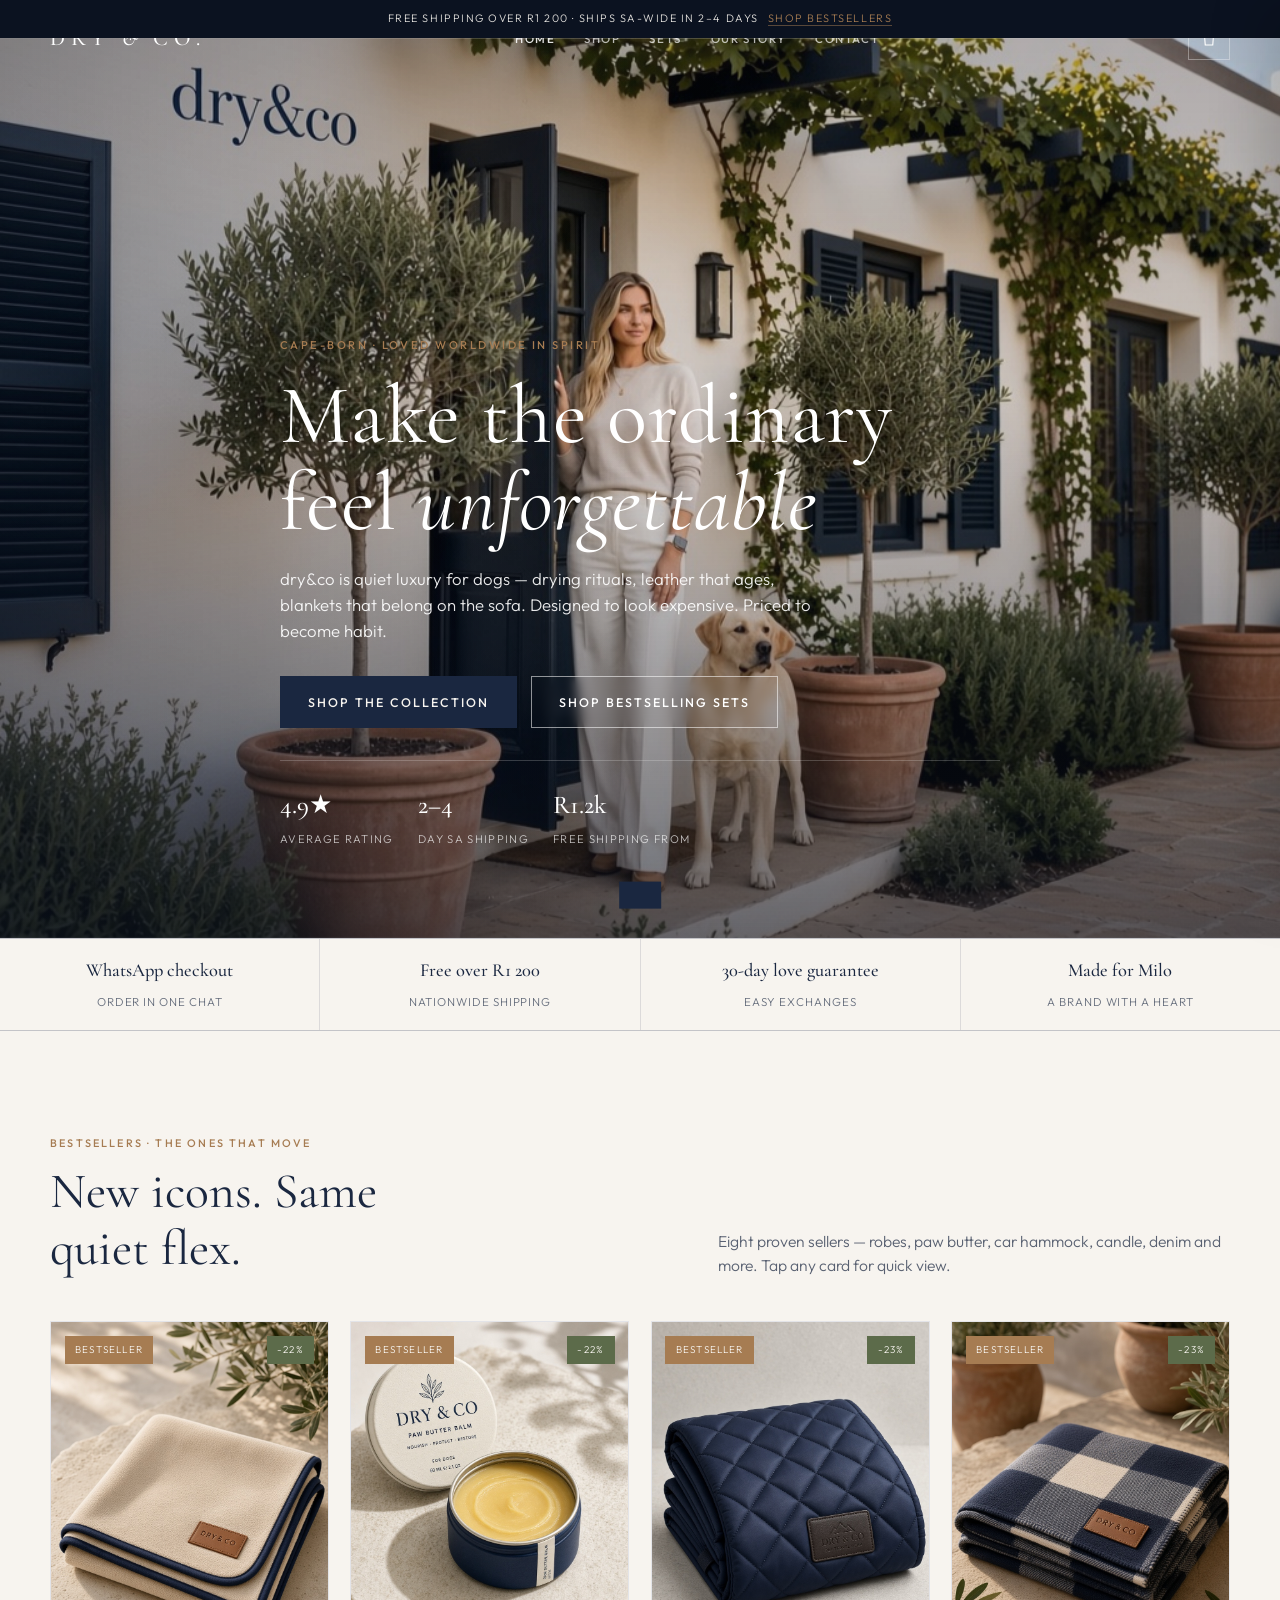
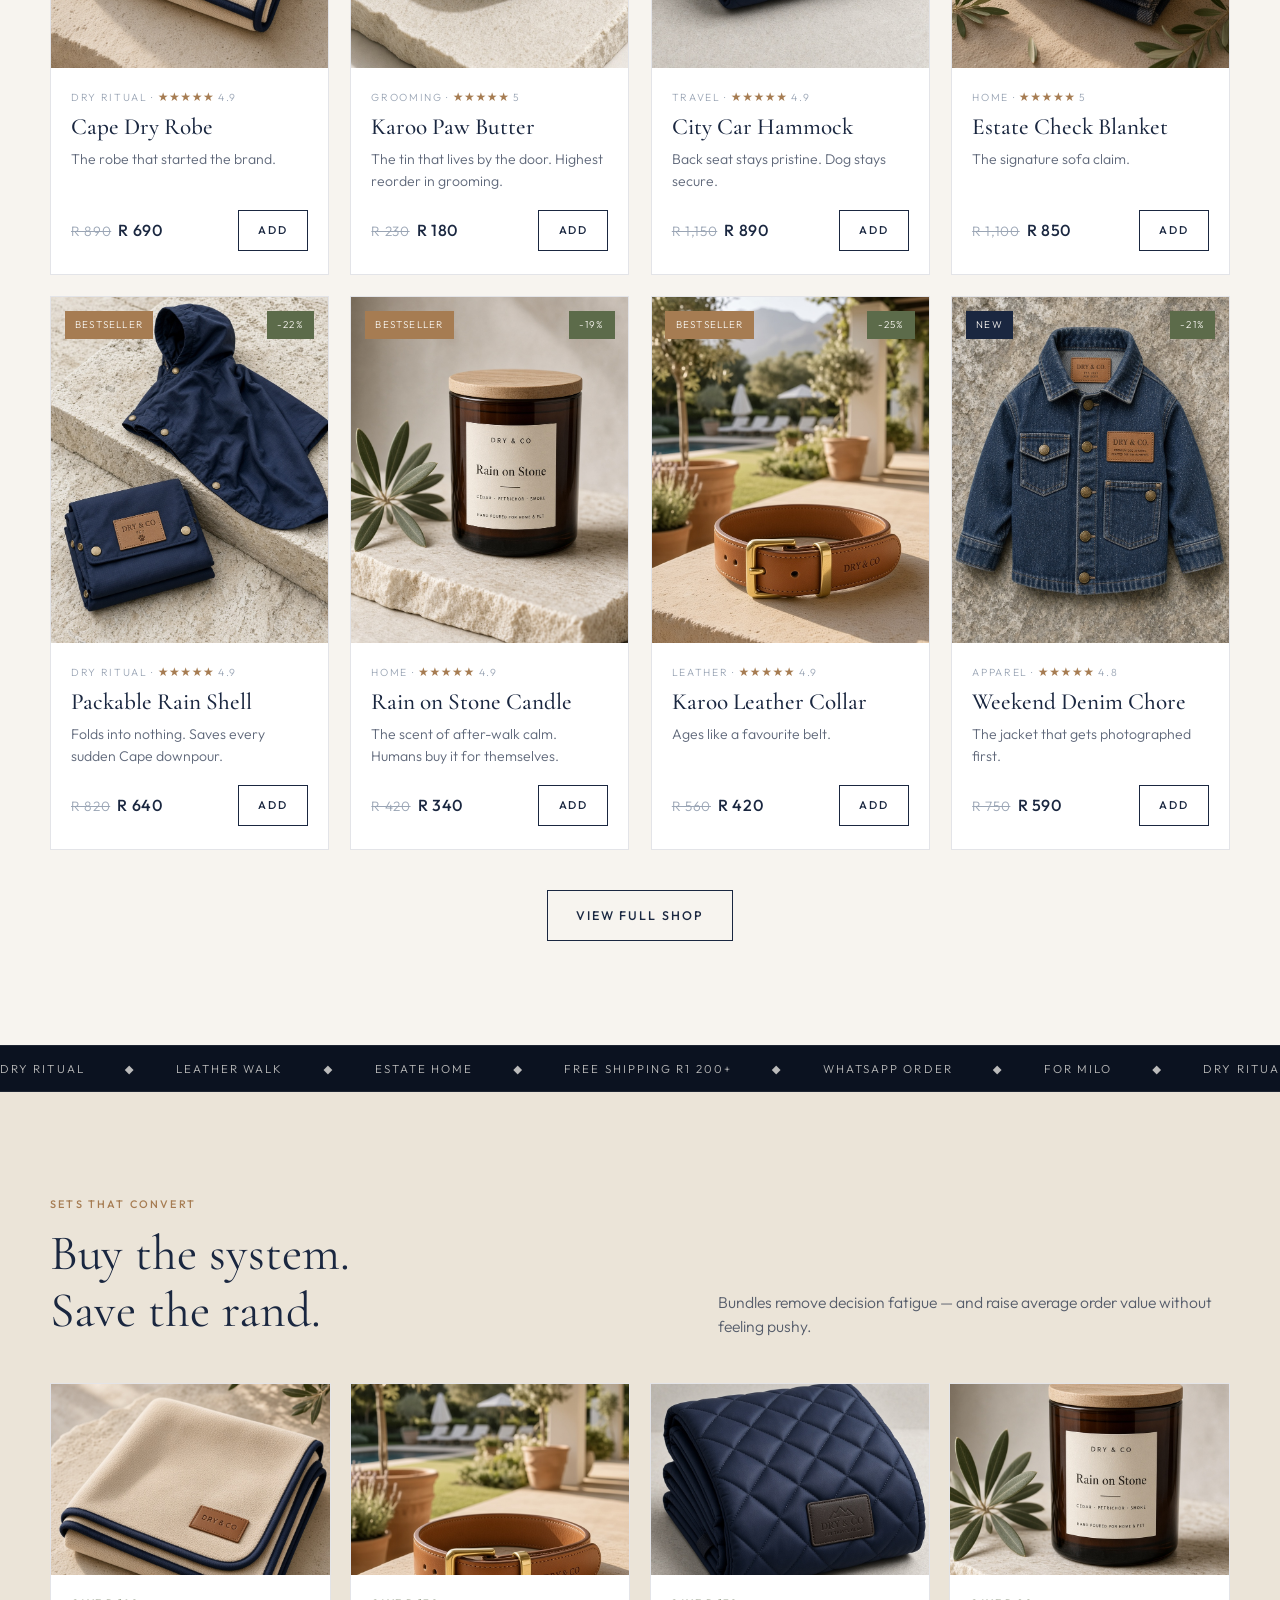
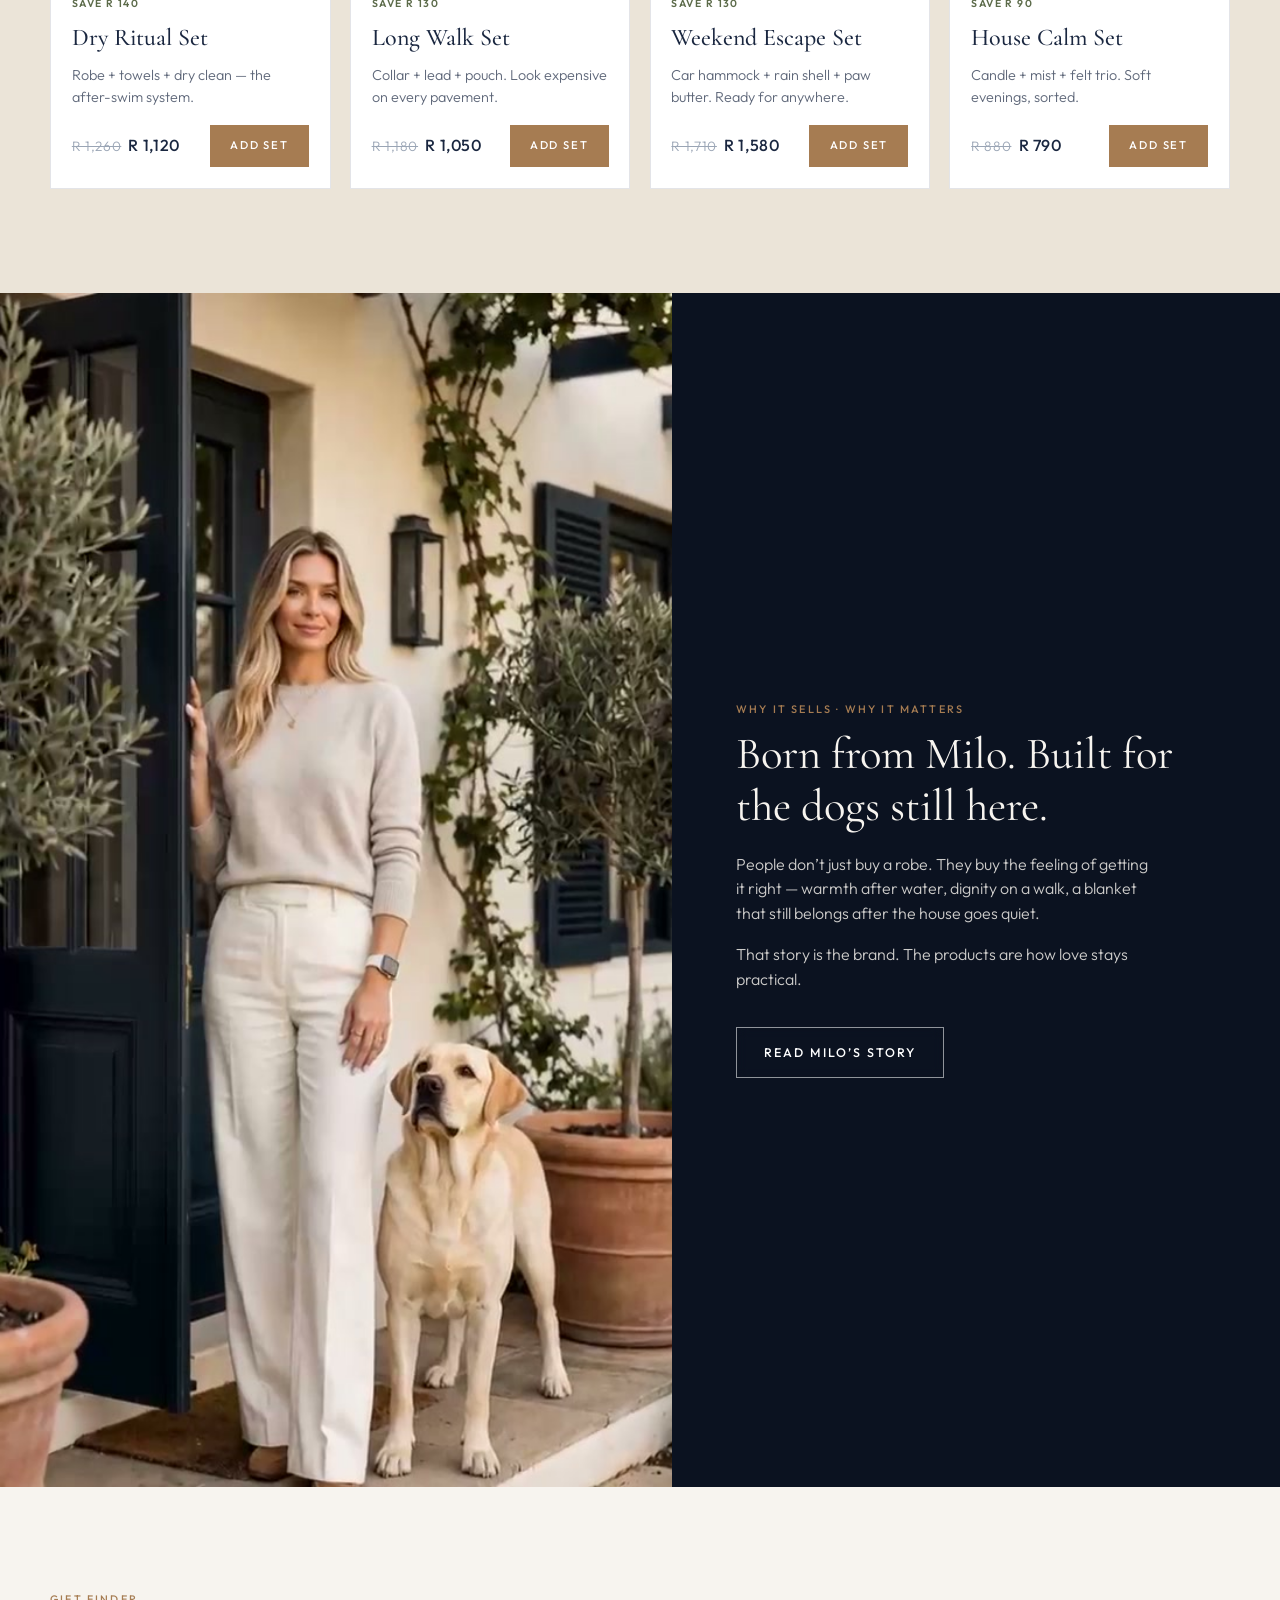
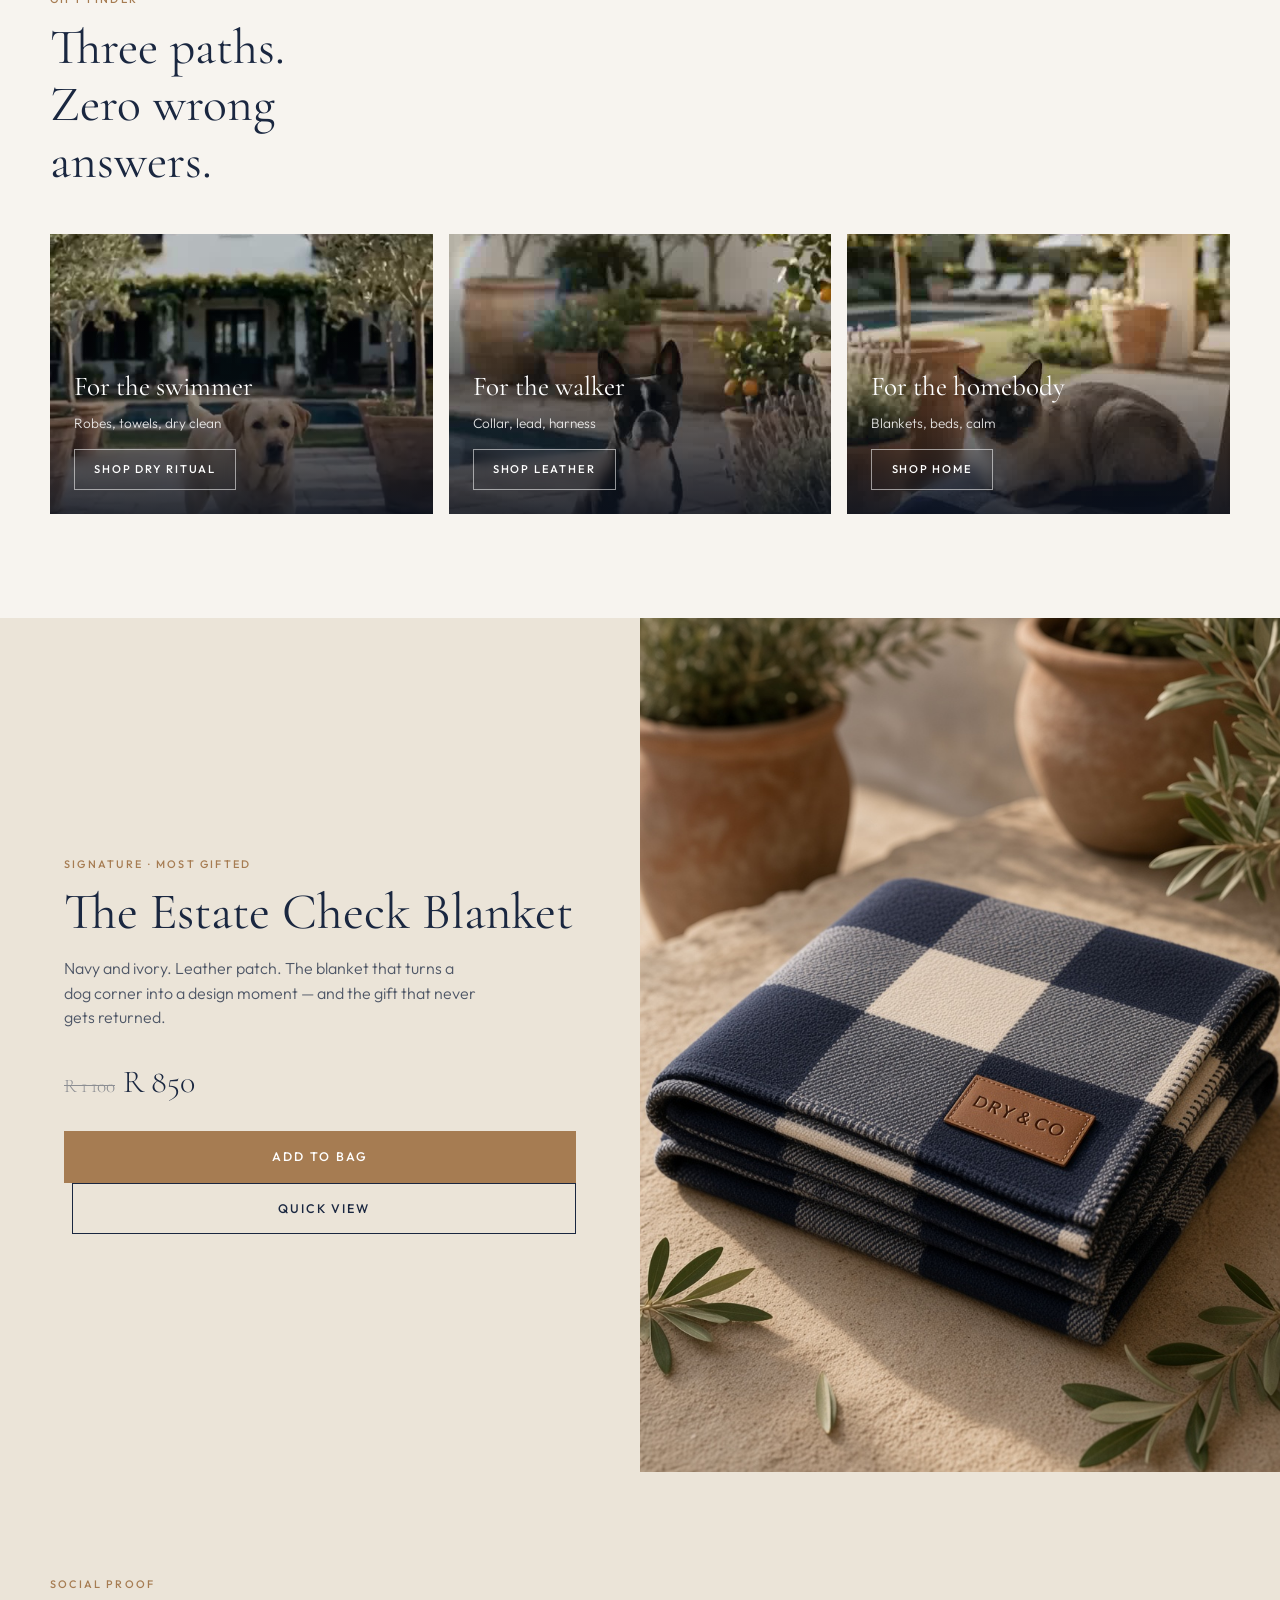
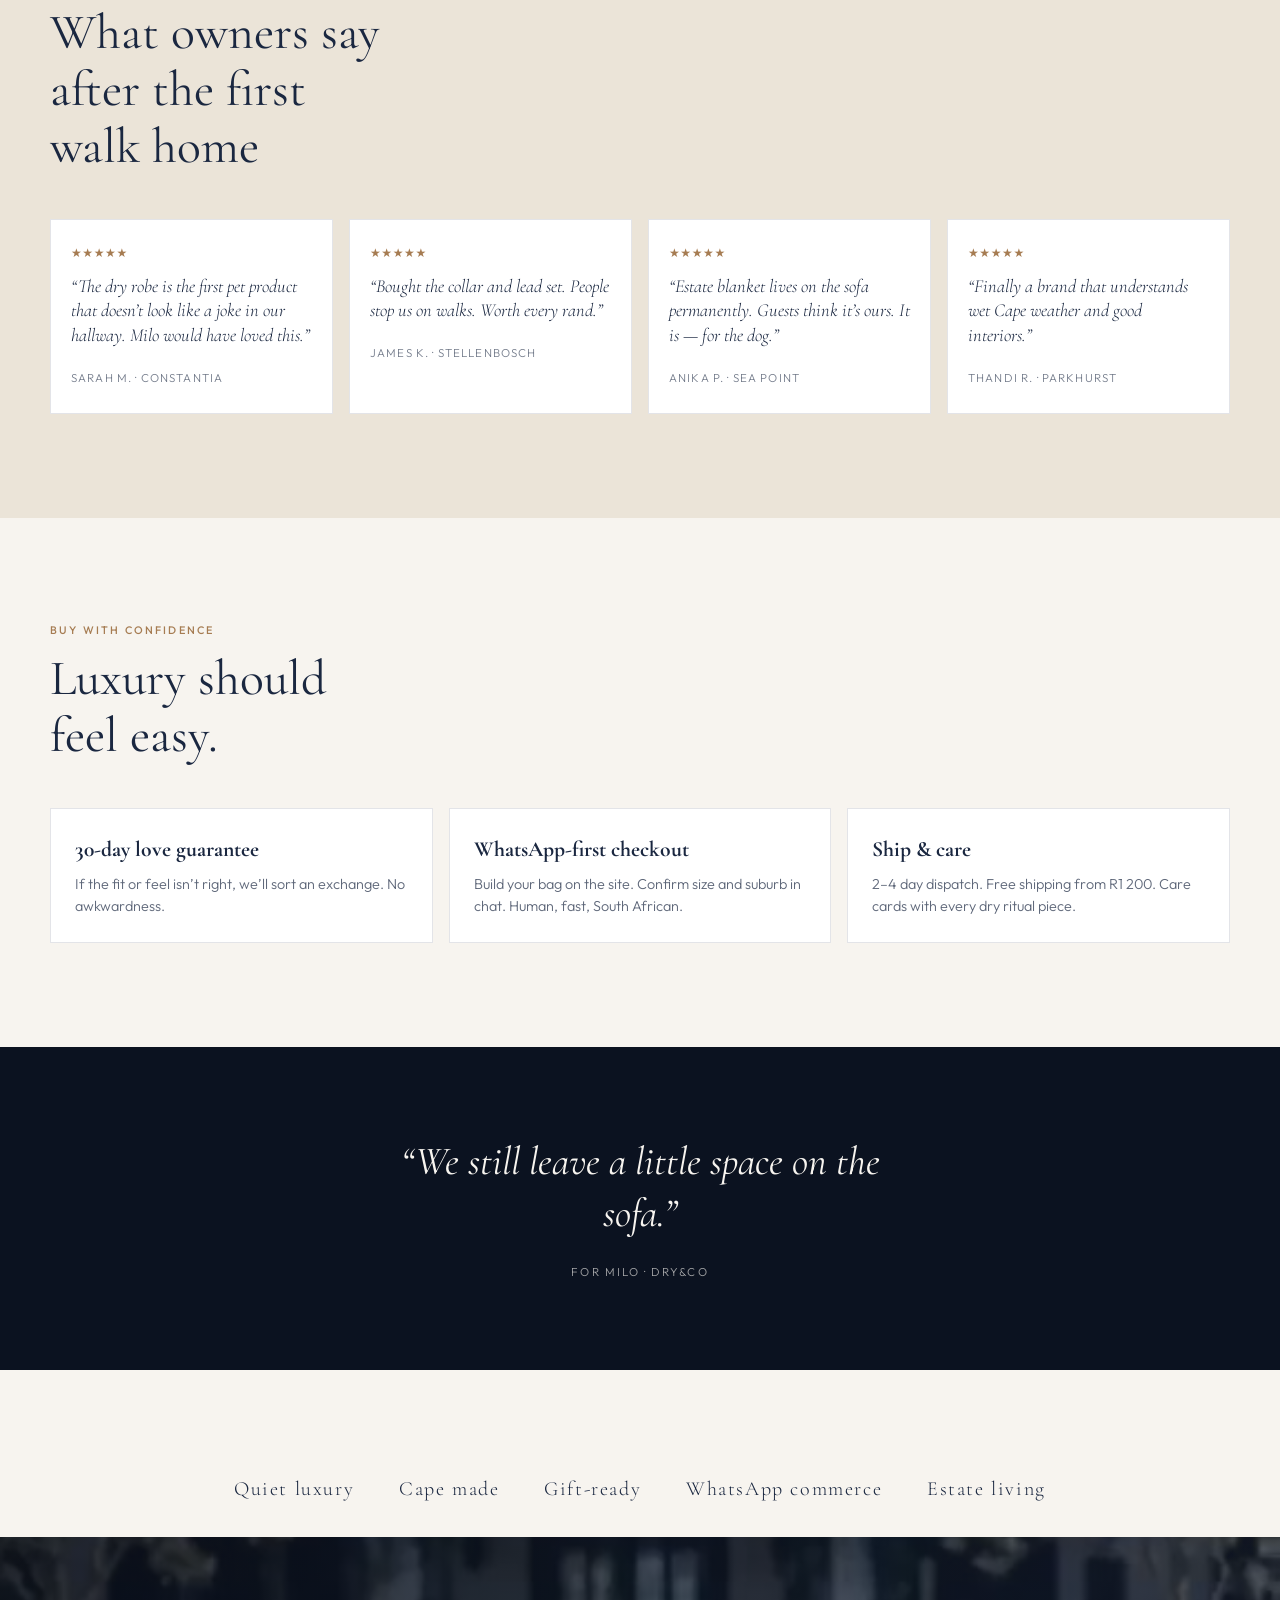
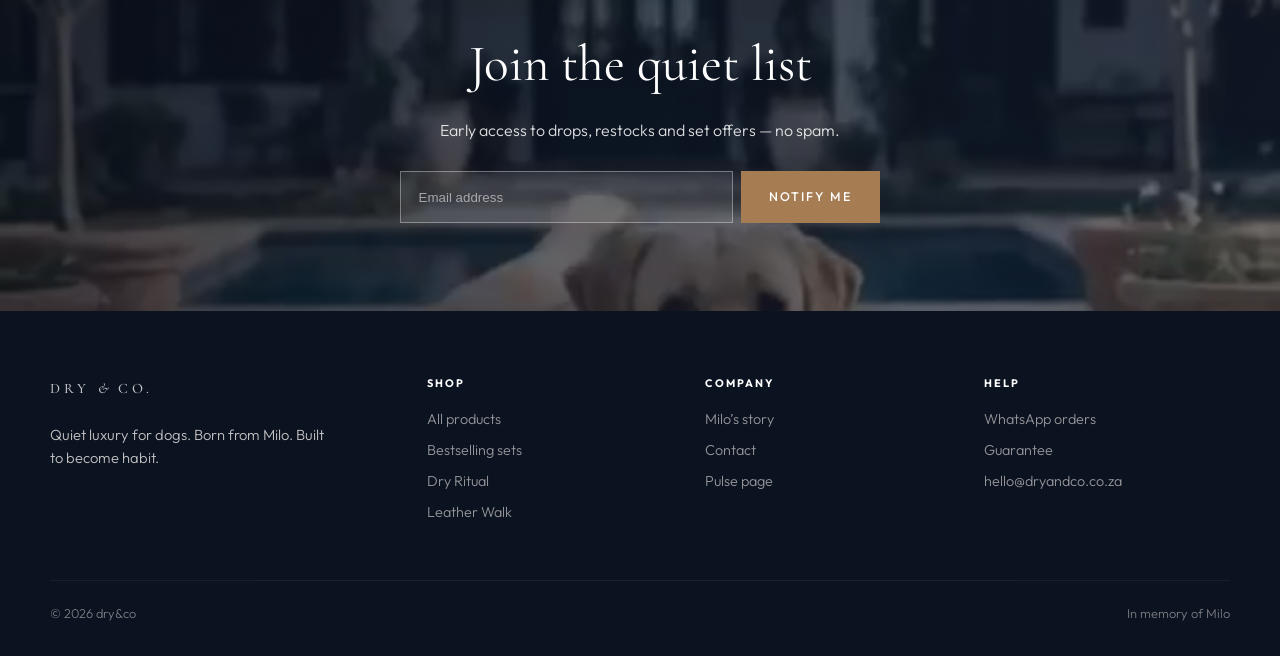
==== commit d9b7bd95: "Sharp hero image plus eight new bestseller products" ====
--- a/index.html
+++ b/index.html
@@ -41,7 +41,7 @@
   <main>
     <section class="hero">
       <div class="hero-media">
-        <img src="assets/images/hero-doorway.jpg" alt="Woman and Labrador at a Cape estate doorway">
+        <img src="assets/images/hero-sharp.png" alt="Woman and Labrador at a Cape estate doorway" width="1920" height="1080" decoding="async" fetchpriority="high">
       </div>
       <div class="container hero-content">
         <span class="eyebrow">Cape-born · Loved worldwide in spirit</span>
@@ -70,12 +70,12 @@
       <div class="container">
         <div class="section-head reveal">
           <div>
-            <div class="kicker">Bestsellers · Selling out for a reason</div>
-            <h2>The pieces people come back for</h2>
-          </div>
-          <p>High desire. Easy gifts. Repeat rituals. Tap any product for quick view, sizes and “complete the look”.</p>
-        </div>
-        <div class="product-grid" id="home-featured-grid"></div>
+          <div class="kicker">Bestsellers · The ones that move</div>
+          <h2>New icons. Same quiet flex.</h2>
+        </div>
+        <p>Eight proven sellers — robes, paw butter, car hammock, candle, denim and more. Tap any card for quick view.</p>
+        </div>
+        <div class="product-grid product-grid--hot" id="home-featured-grid"></div>
         <div style="text-align:center;margin-top:2.5rem" class="reveal">
           <a class="btn btn-outline" href="shop.html#shop">View full shop</a>
         </div>
--- a/assets/css/styles.css
+++ b/assets/css/styles.css
@@ -239,13 +239,12 @@
   width: 100%;
   height: 100%;
   object-fit: cover;
-  object-position: center 28%;
-  animation: heroDrift 22s ease-in-out infinite alternate;
-}
-
-@keyframes heroDrift {
-  from { transform: scale(1); }
-  to { transform: scale(1.06); }
+  object-position: center 30%;
+  transform: none;
+  filter: none;
+  image-rendering: auto;
+  -webkit-backface-visibility: hidden;
+  backface-visibility: hidden;
 }
 
 .hero-media::after {
@@ -253,8 +252,8 @@
   position: absolute;
   inset: 0;
   background:
-    linear-gradient(180deg, rgba(11,18,32,0.35) 0%, rgba(11,18,32,0.15) 35%, rgba(11,18,32,0.72) 100%),
-    linear-gradient(90deg, rgba(11,18,32,0.45) 0%, transparent 55%);
+    linear-gradient(180deg, rgba(11,18,32,0.22) 0%, rgba(11,18,32,0.08) 40%, rgba(11,18,32,0.58) 100%),
+    linear-gradient(90deg, rgba(11,18,32,0.28) 0%, transparent 50%);
 }
 
 .hero-content {
--- a/assets/css/brand-pro.css
+++ b/assets/css/brand-pro.css
@@ -1,4 +1,4 @@
-/* dry&co — sellability layer */
+﻿/* dry&co â€” sellability layer */
 
 .announce {
   background: var(--navy-deep);
@@ -112,10 +112,22 @@
   margin-right: 0.45rem;
 }
 
+.product-grid--hot {
+  grid-template-columns: repeat(4, 1fr);
+}
+
+@media (max-width: 980px) {
+  .product-grid--hot { grid-template-columns: repeat(2, 1fr); }
+}
+
+@media (max-width: 560px) {
+  .product-grid--hot { grid-template-columns: 1fr; }
+}
+
 .bundle-grid {
   display: grid;
-  grid-template-columns: repeat(3, 1fr);
   gap: 1.2rem;
+  grid-template-columns: repeat(auto-fit, minmax(240px, 1fr));
 }
 
 .bundle-card {
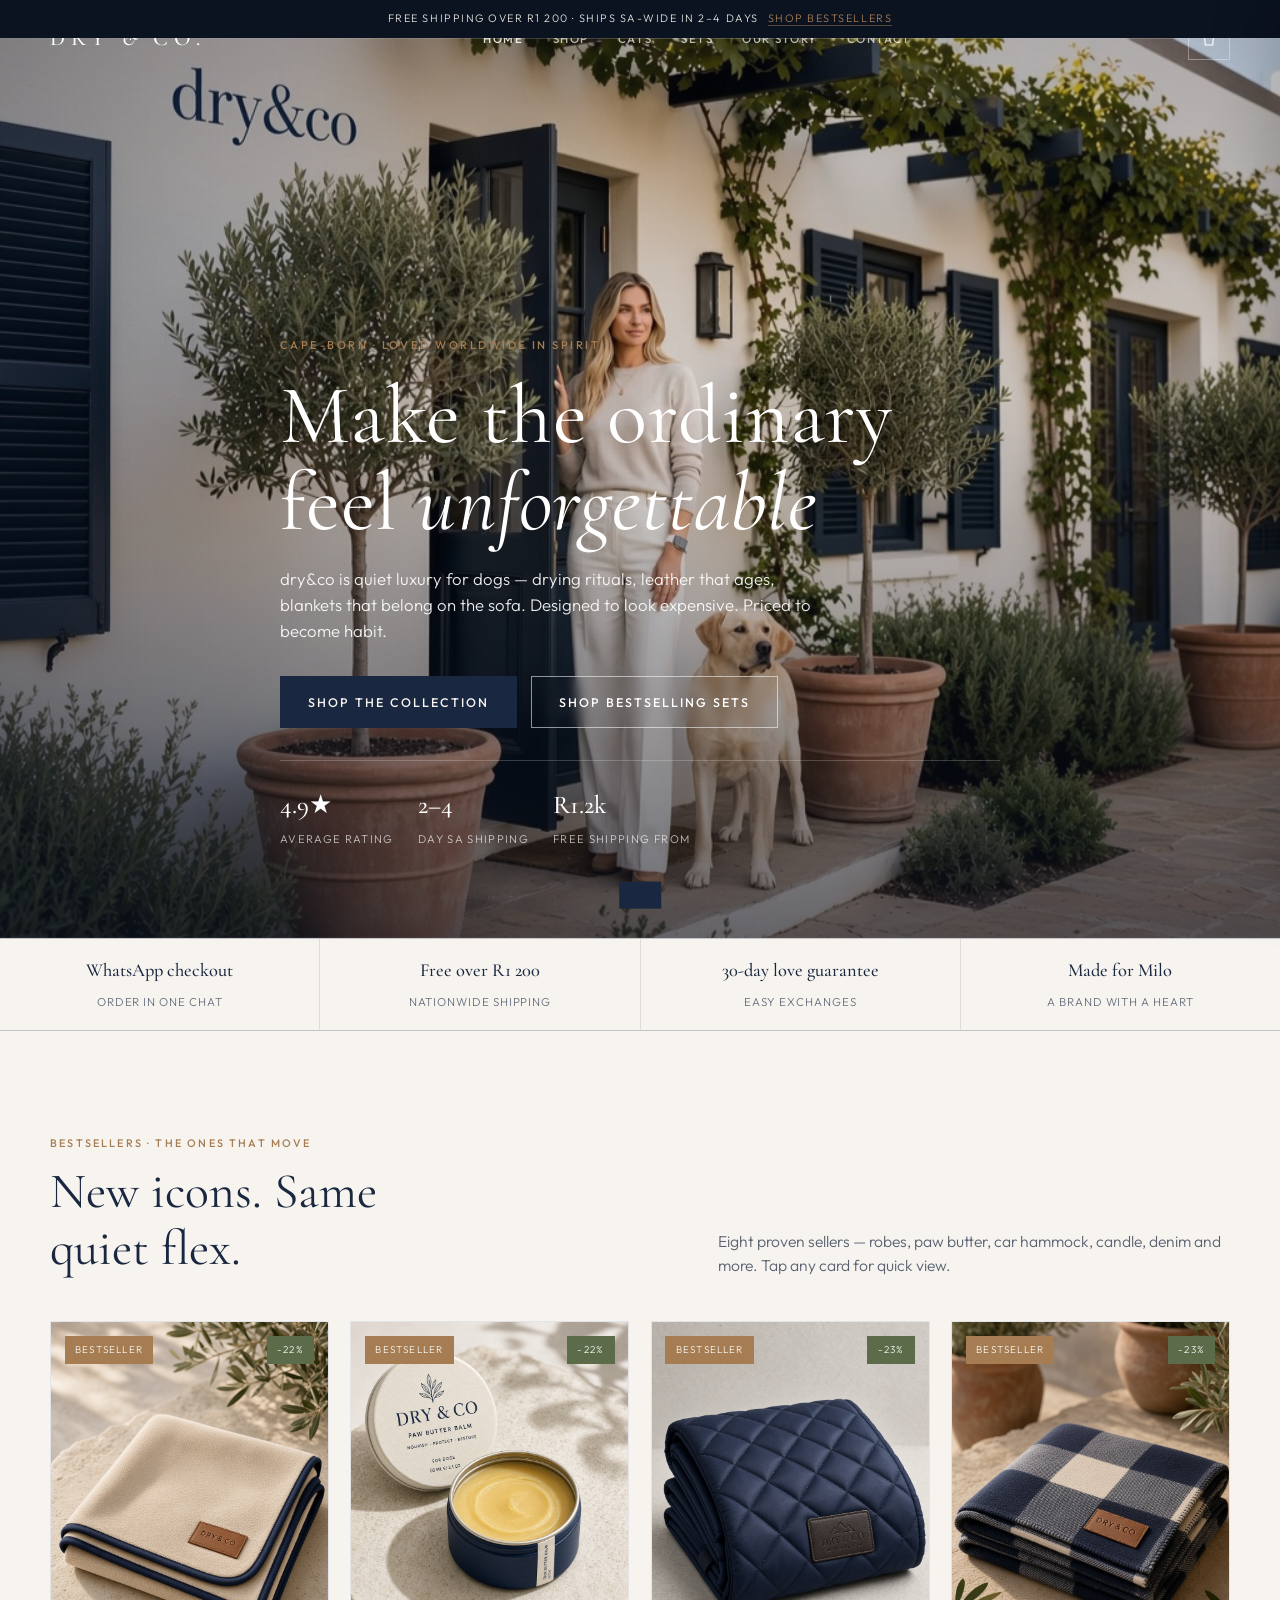
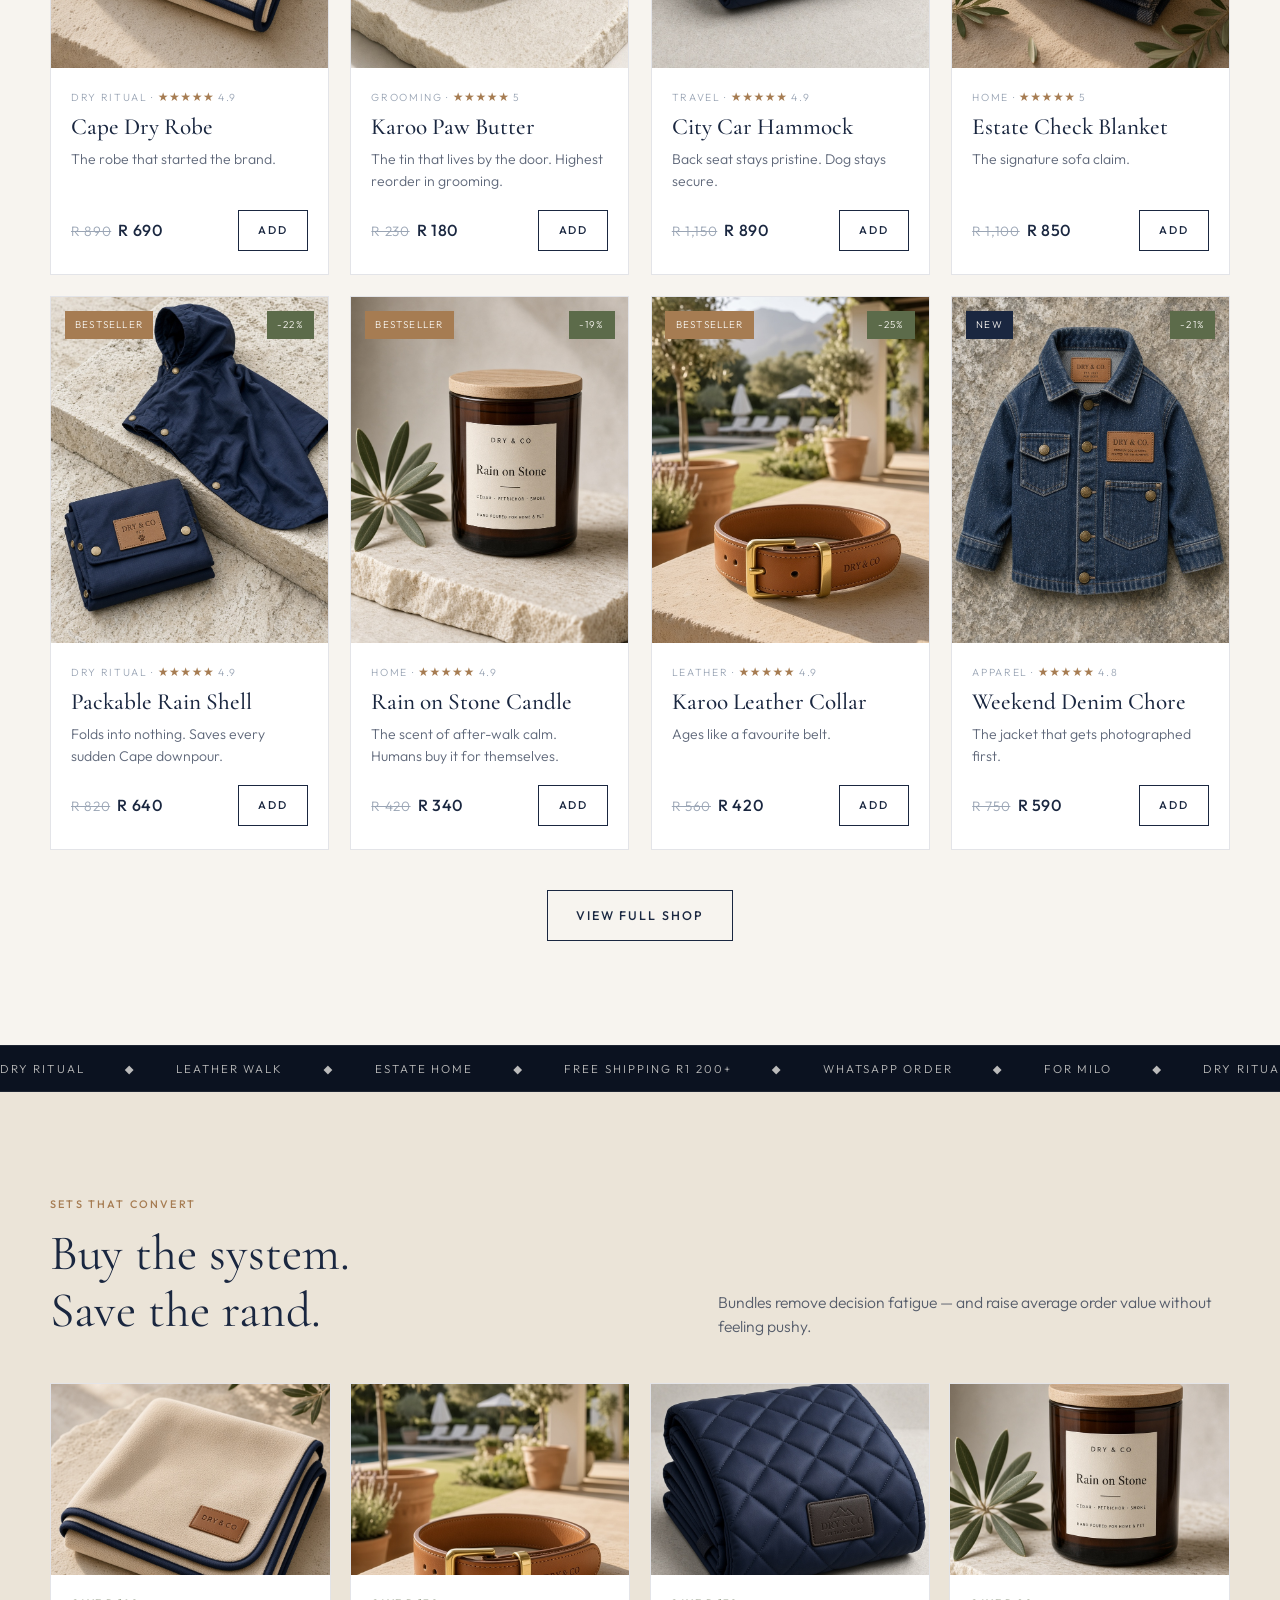
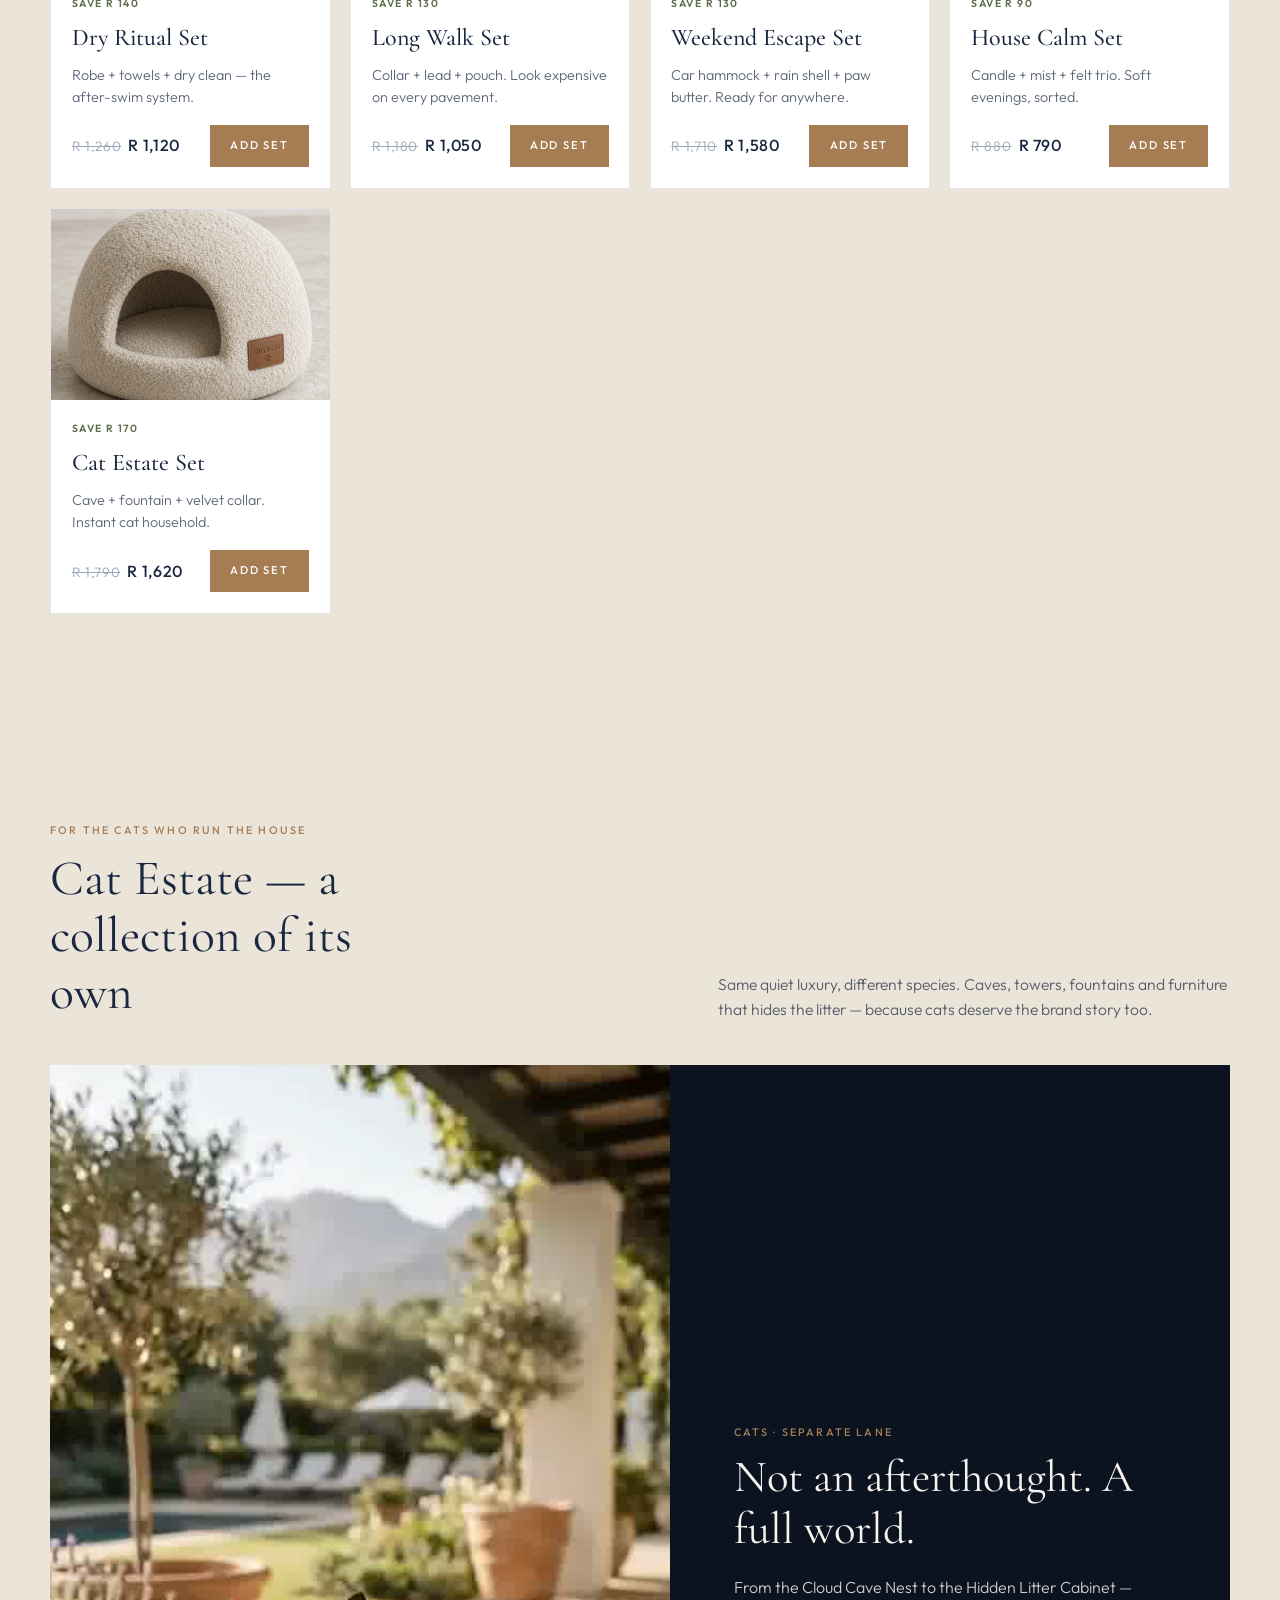
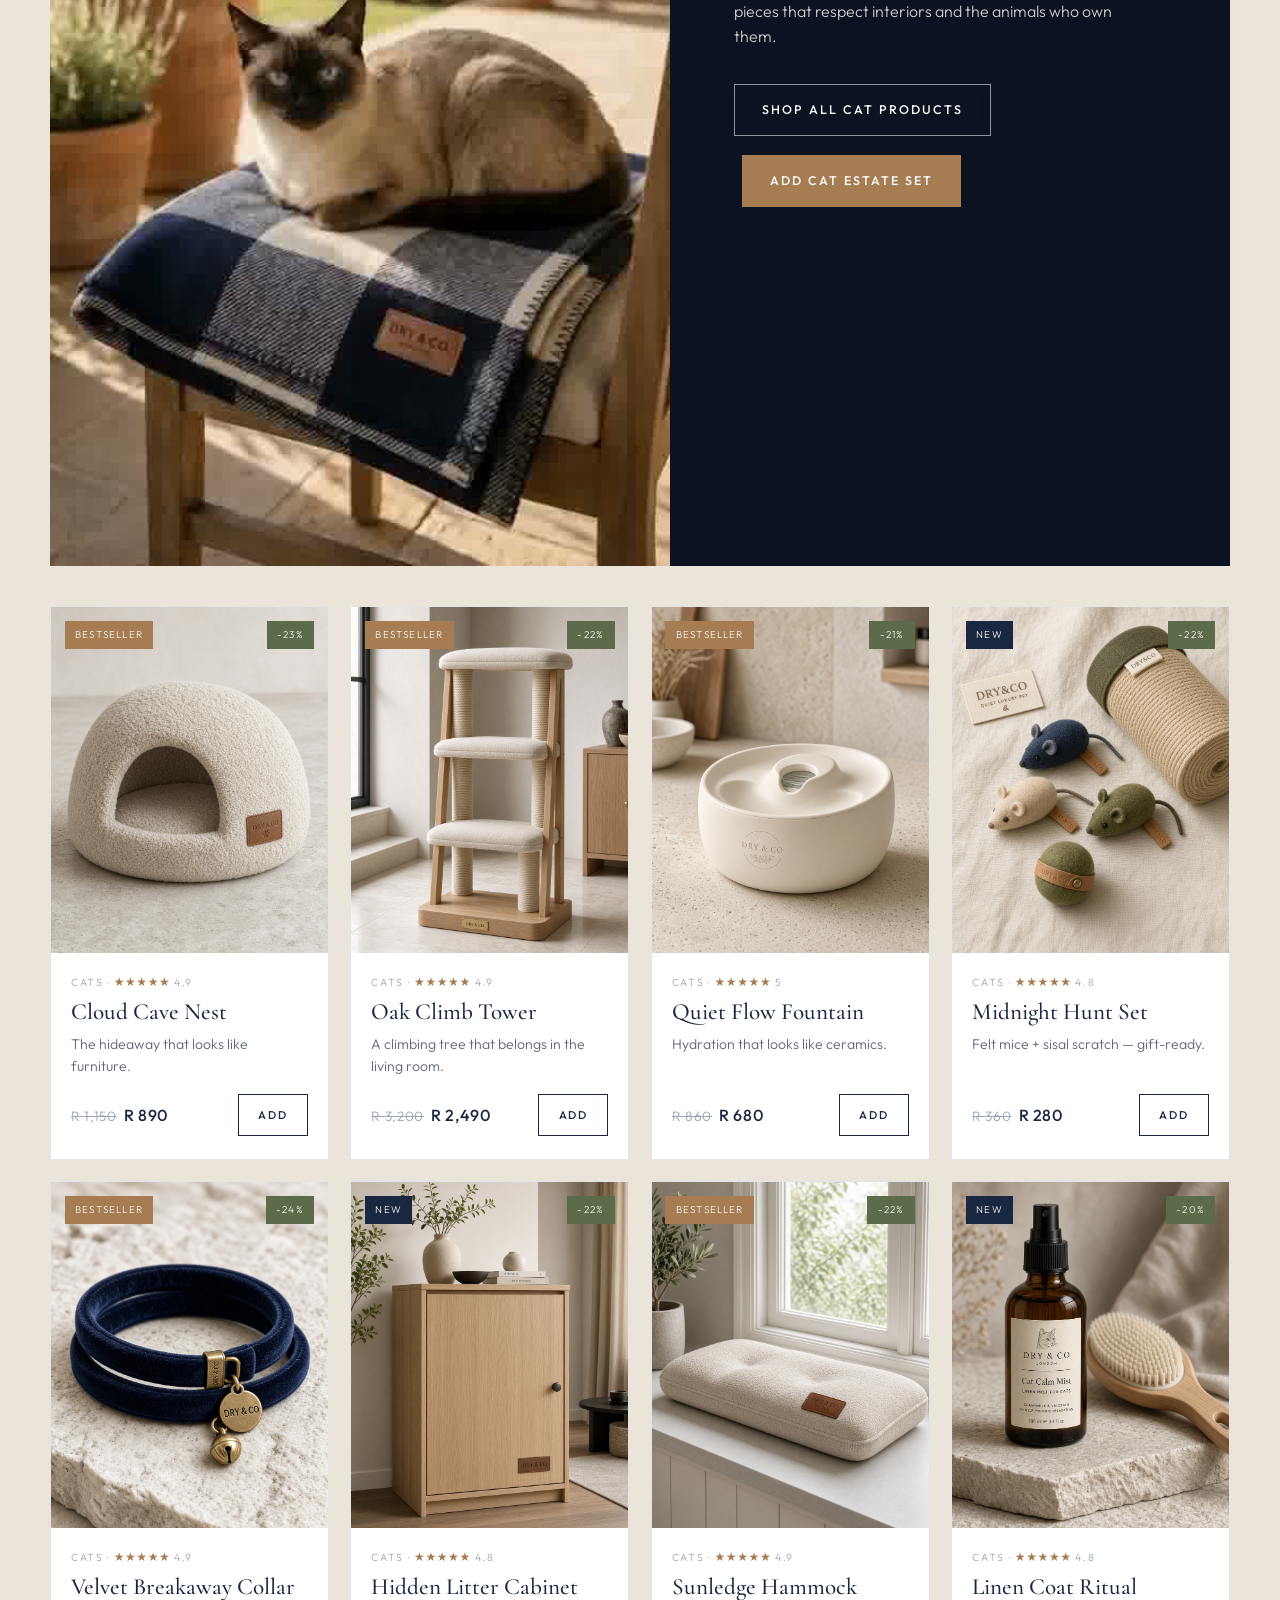
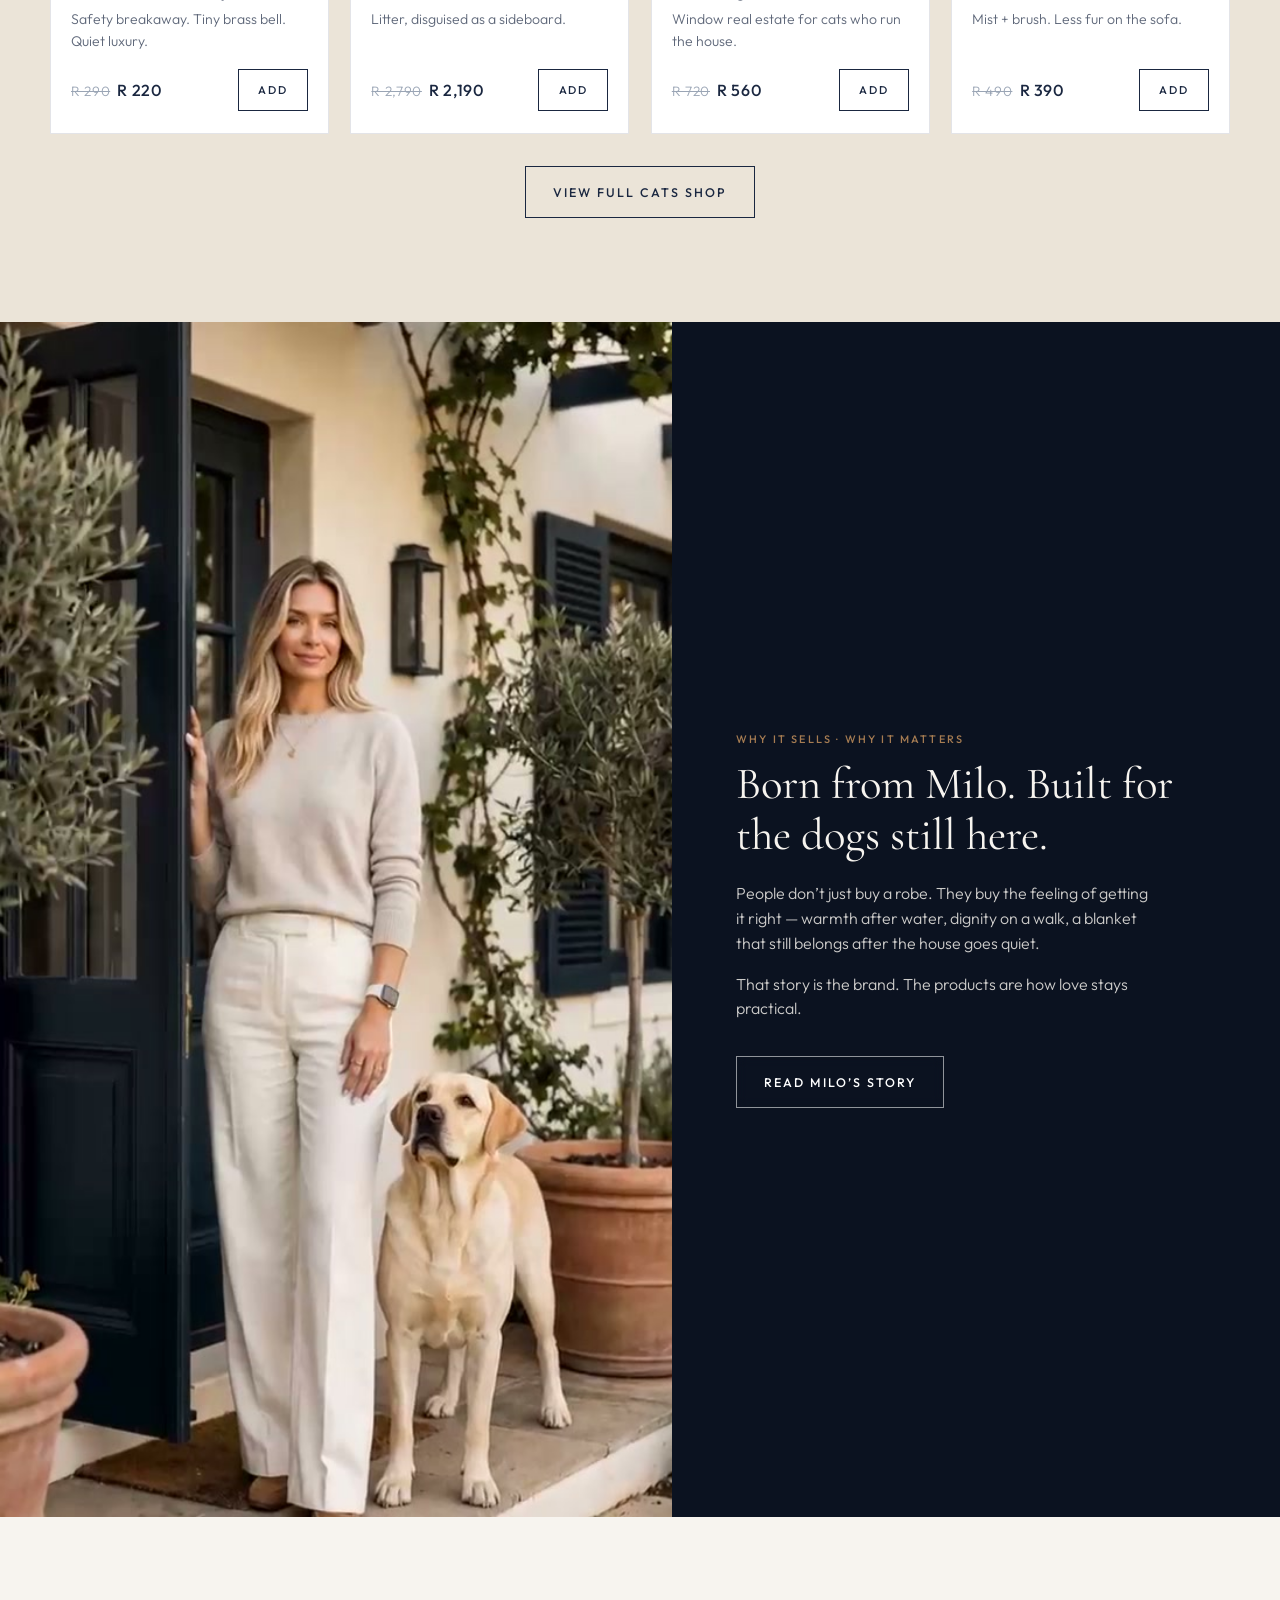
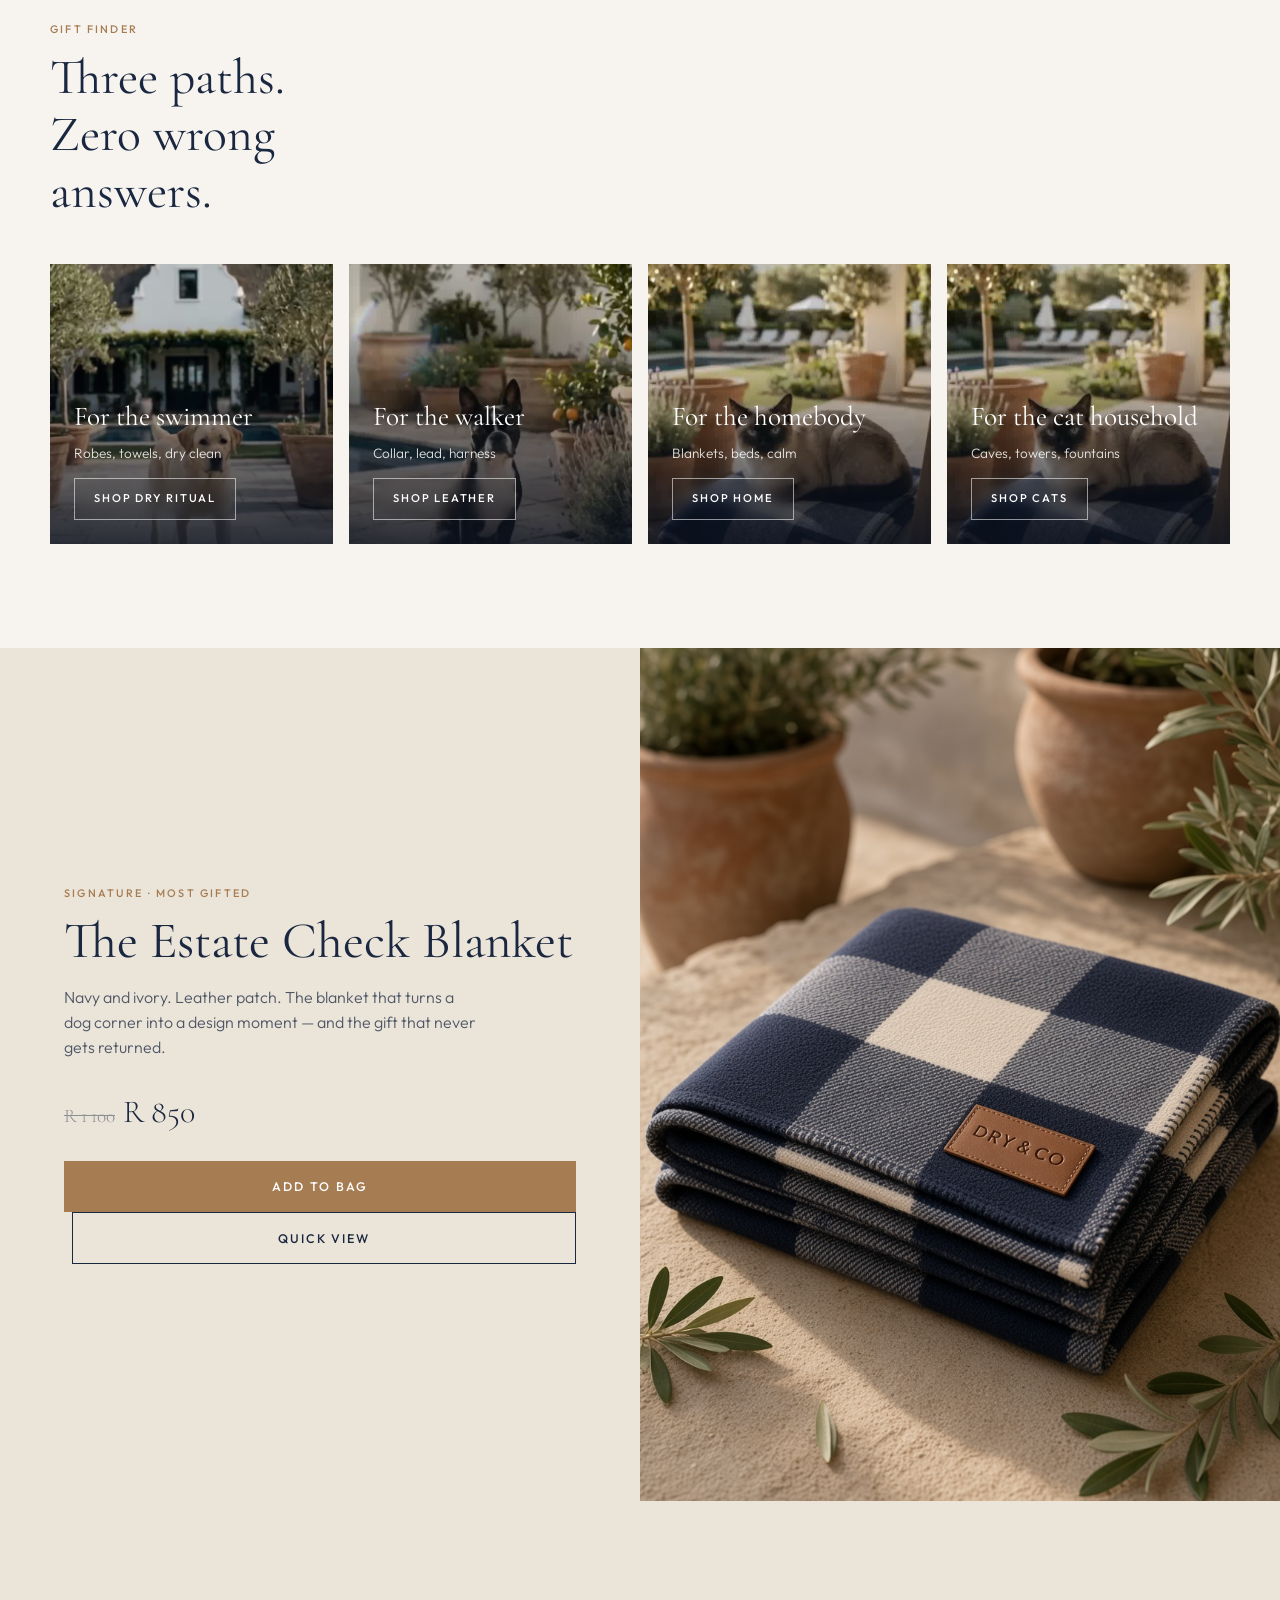
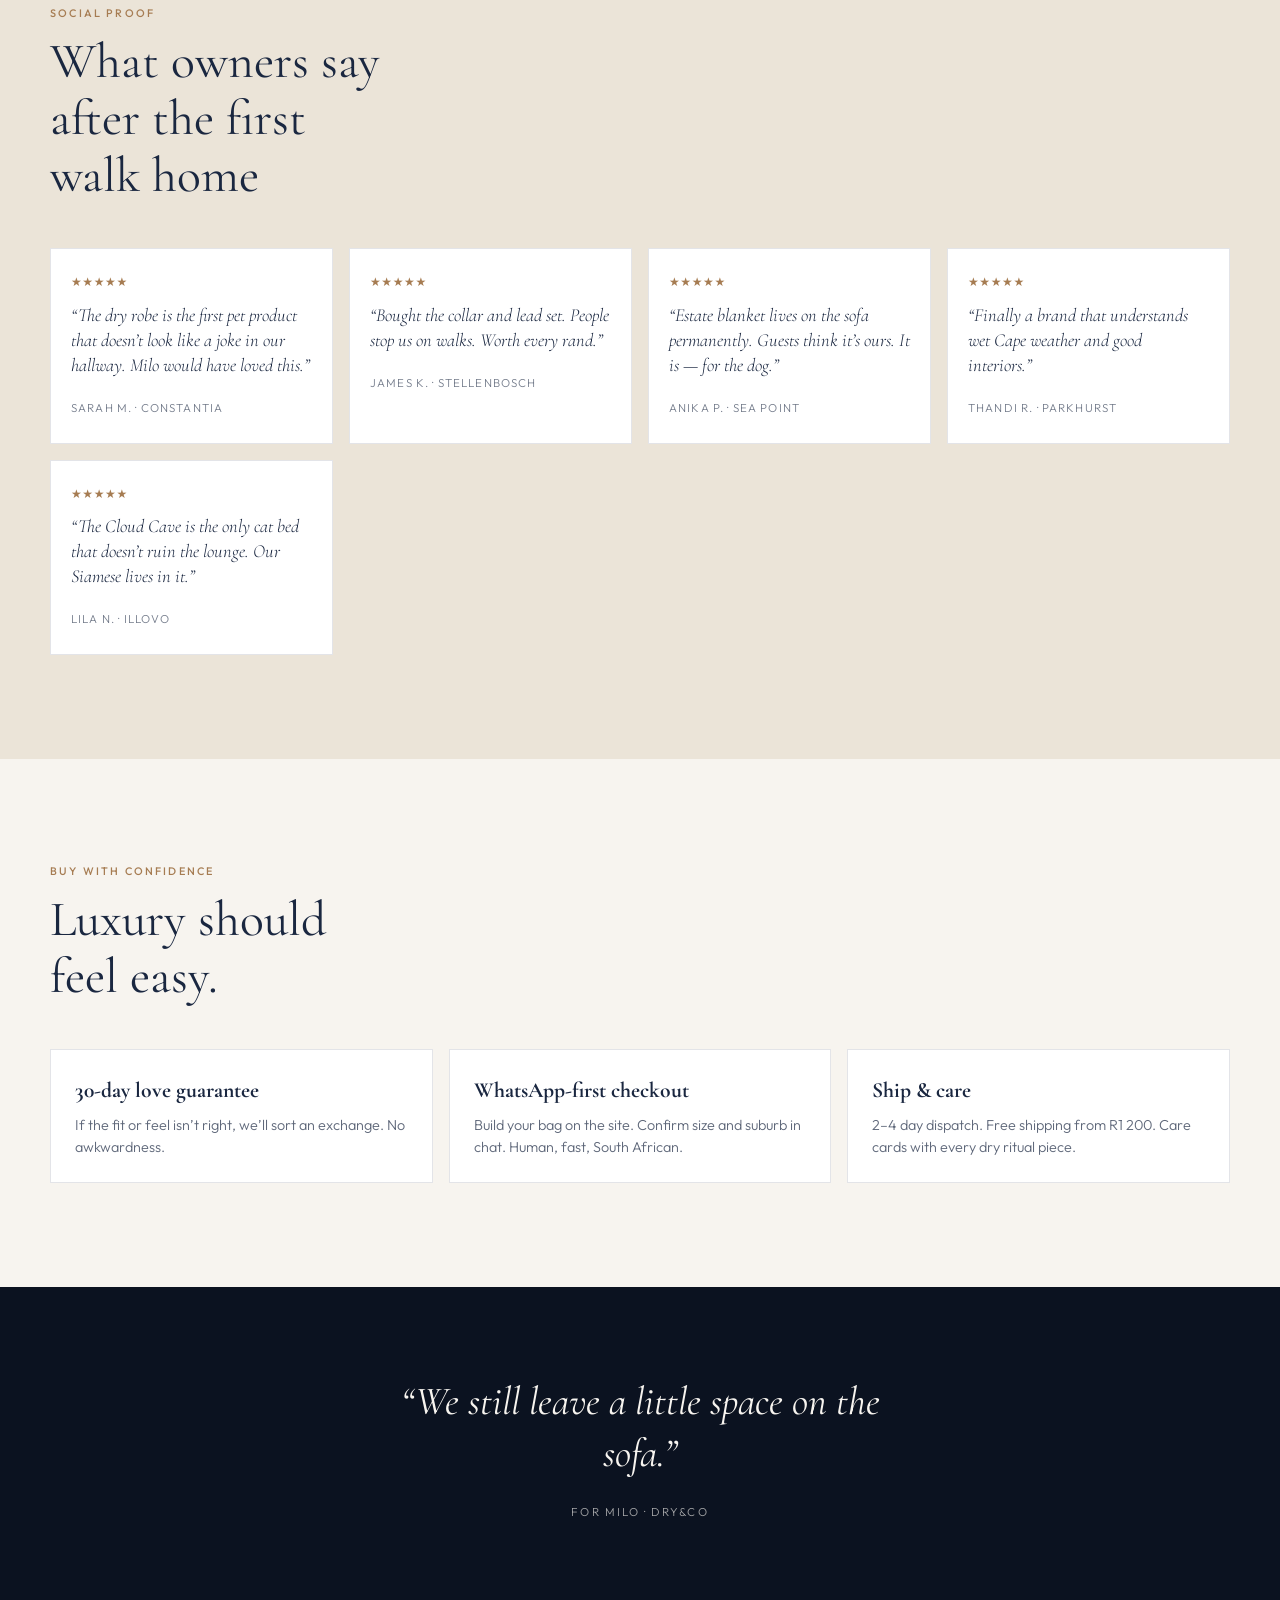
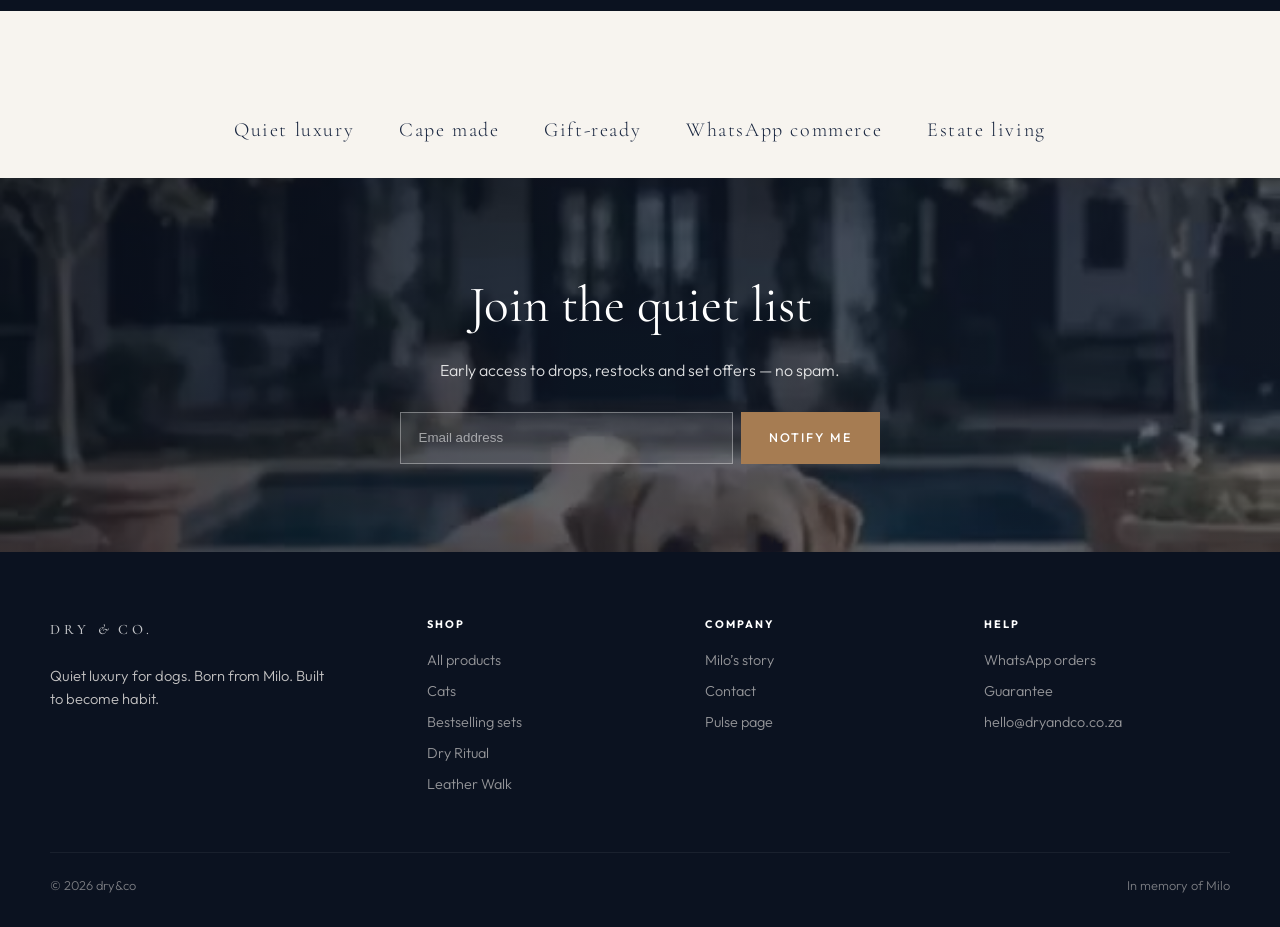
==== commit efa1f0bf: "Add dedicated Cats Estate collection and section" ====
--- a/index.html
+++ b/index.html
@@ -24,6 +24,7 @@
       <nav class="nav-links" aria-label="Primary">
         <a href="index.html" class="active">Home</a>
         <a href="shop.html#shop">Shop</a>
+        <a href="index.html#cats">Cats</a>
         <a href="index.html#bundles">Sets</a>
         <a href="about.html#milo">Our Story</a>
         <a href="contact.html#contact">Contact</a>
@@ -109,6 +110,34 @@
           <p>Bundles remove decision fatigue — and raise average order value without feeling pushy.</p>
         </div>
         <div class="bundle-grid" id="bundle-grid"></div>
+      </div>
+    </section>
+
+    <section class="section" id="cats" style="background:var(--stone)">
+      <div class="container">
+        <div class="section-head reveal">
+          <div>
+            <div class="kicker">For the cats who run the house</div>
+            <h2>Cat Estate — a collection of its own</h2>
+          </div>
+          <p>Same quiet luxury, different species. Caves, towers, fountains and furniture that hides the litter — because cats deserve the brand story too.</p>
+        </div>
+        <div class="story" style="margin-bottom:2.5rem;background:var(--navy-deep)">
+          <div class="story-media" style="min-height:360px">
+            <img src="assets/images/cats-lifestyle.jpg" alt="Cat on dry&co estate blanket">
+          </div>
+          <div class="story-copy">
+            <div class="kicker" style="color:#a67c52">Cats · Separate lane</div>
+            <h2>Not an afterthought. A full world.</h2>
+            <p>From the Cloud Cave Nest to the Hidden Litter Cabinet — pieces that respect interiors and the animals who own them.</p>
+            <a class="btn btn-ghost" href="shop.html#cats">Shop all cat products</a>
+            <button class="btn btn-leather" data-add-bundle="bundle-cats" style="margin-left:0.5rem" type="button">Add Cat Estate Set</button>
+          </div>
+        </div>
+        <div class="product-grid product-grid--hot" id="cats-grid"></div>
+        <div style="text-align:center;margin-top:2rem" class="reveal">
+          <a class="btn btn-outline" href="shop.html#cats">View full Cats shop</a>
+        </div>
       </div>
     </section>
 
@@ -158,6 +187,14 @@
               <span class="btn btn-ghost btn-sm">Shop Home</span>
             </div>
           </a>
+          <a class="gift-card reveal" href="shop.html#cats">
+            <img src="assets/images/cats-lifestyle.jpg" alt="">
+            <div>
+              <h3>For the cat household</h3>
+              <p>Caves, towers, fountains</p>
+              <span class="btn btn-ghost btn-sm">Shop Cats</span>
+            </div>
+          </a>
         </div>
       </div>
     </section>
@@ -252,6 +289,7 @@
         <div>
           <h4>Shop</h4>
           <a href="shop.html#shop">All products</a>
+          <a href="index.html#cats">Cats</a>
           <a href="index.html#bundles">Bestselling sets</a>
           <a href="shop.html#drying">Dry Ritual</a>
           <a href="shop.html#leather">Leather Walk</a>
--- a/assets/css/brand-pro.css
+++ b/assets/css/brand-pro.css
@@ -226,7 +226,7 @@
 
 .gift-grid {
   display: grid;
-  grid-template-columns: repeat(3, 1fr);
+  grid-template-columns: repeat(4, 1fr);
   gap: 1rem;
 }
 
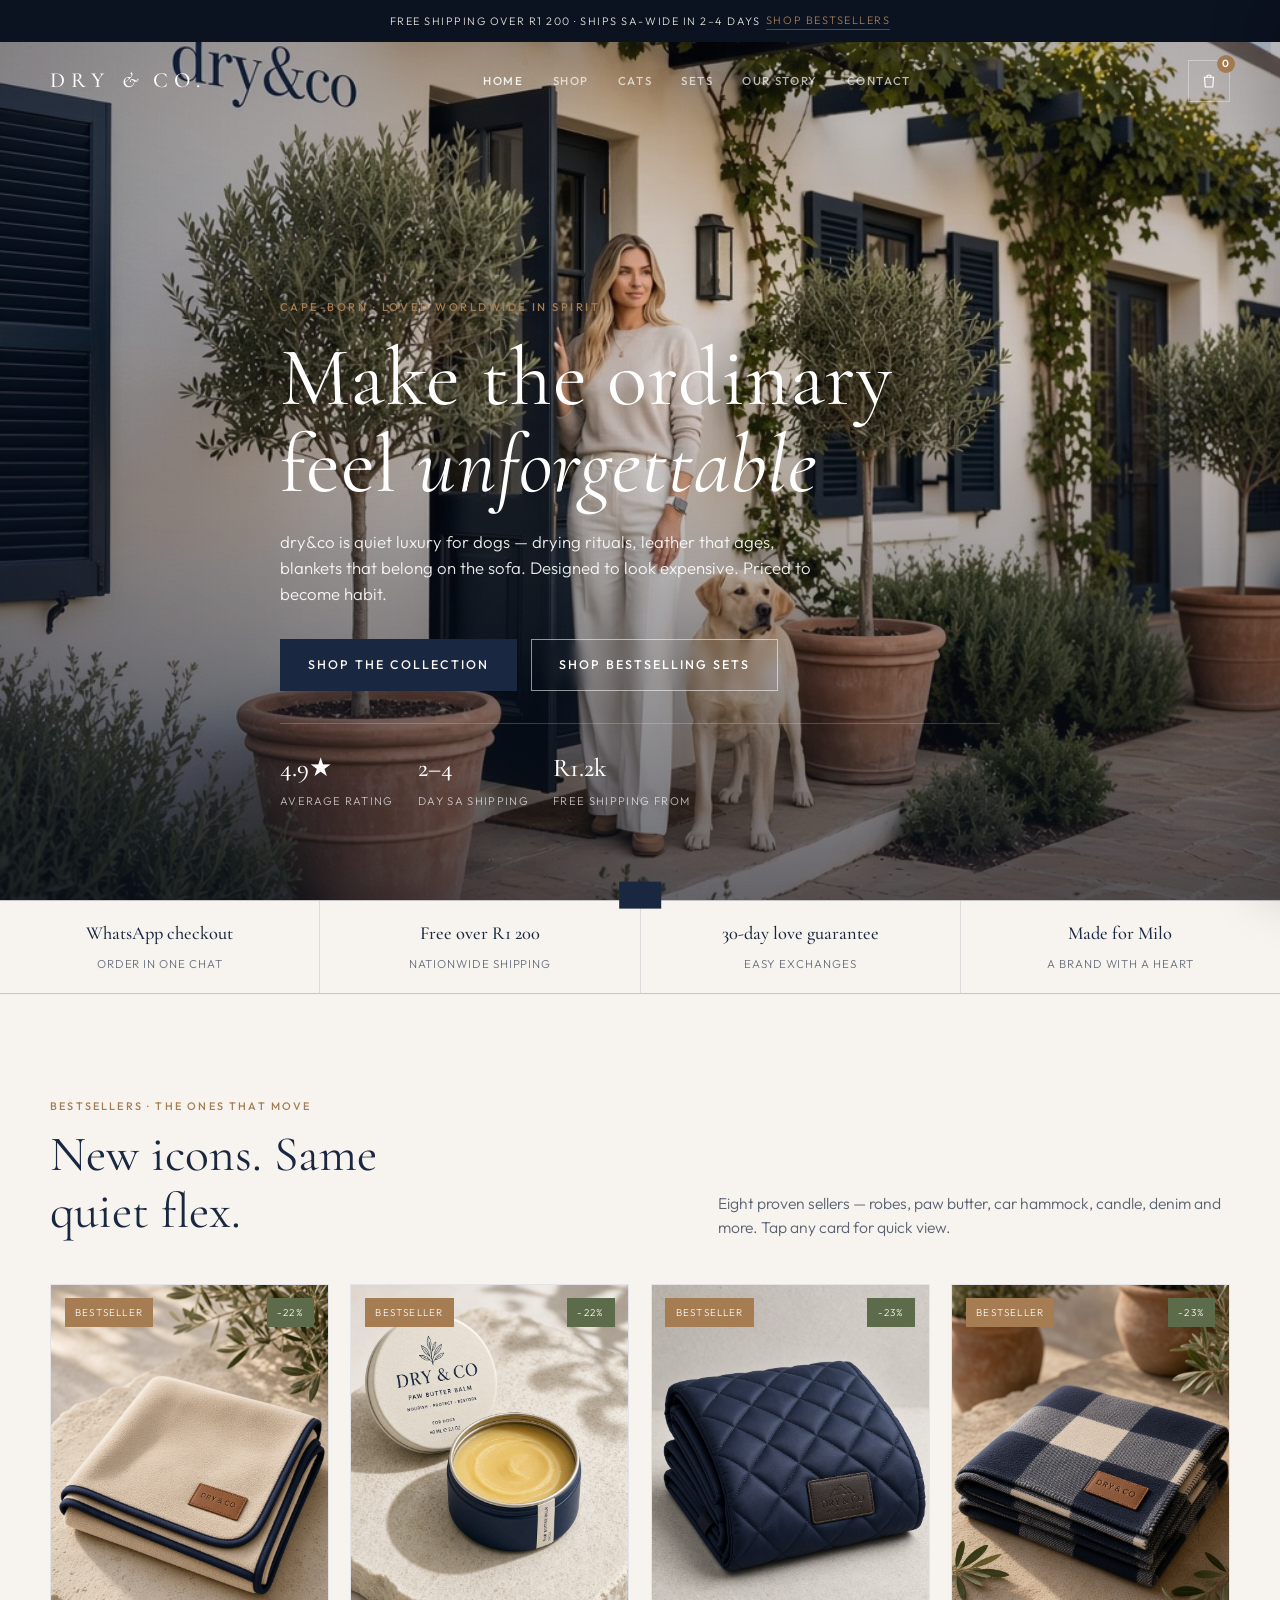
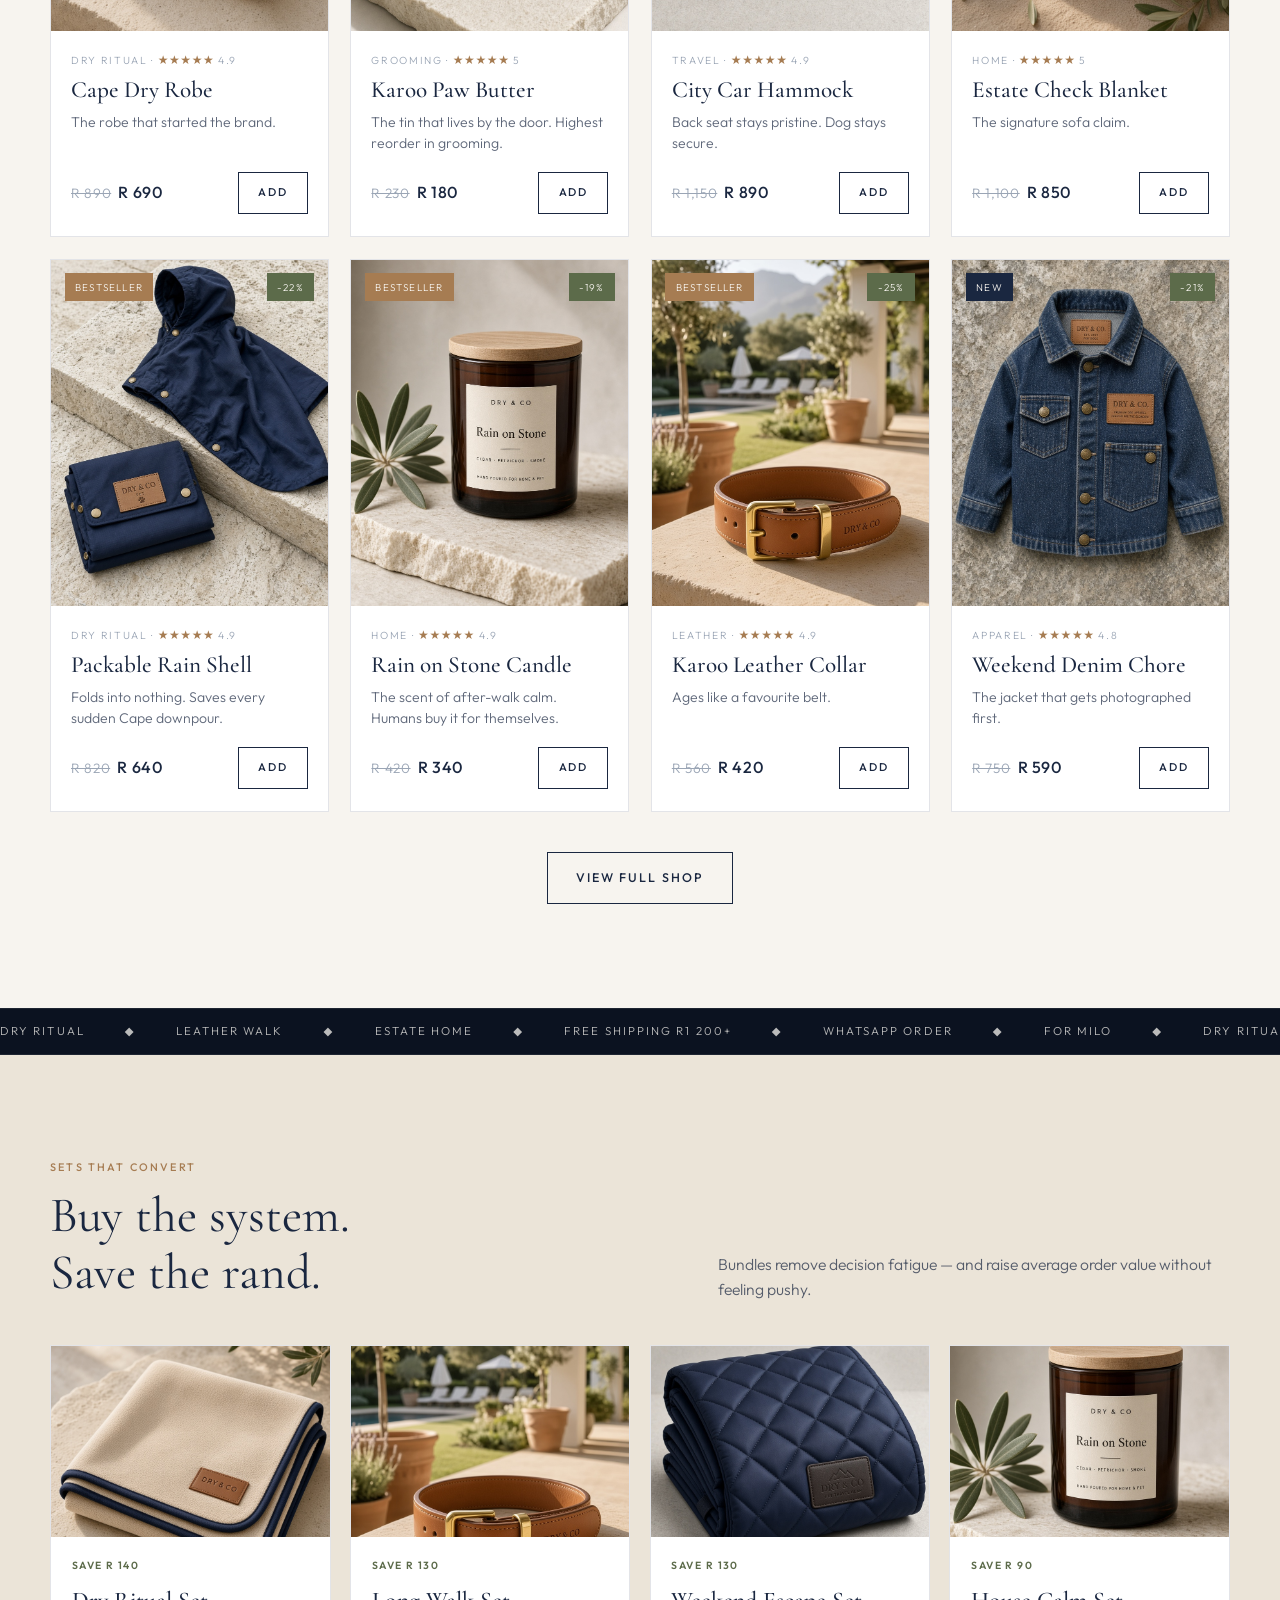
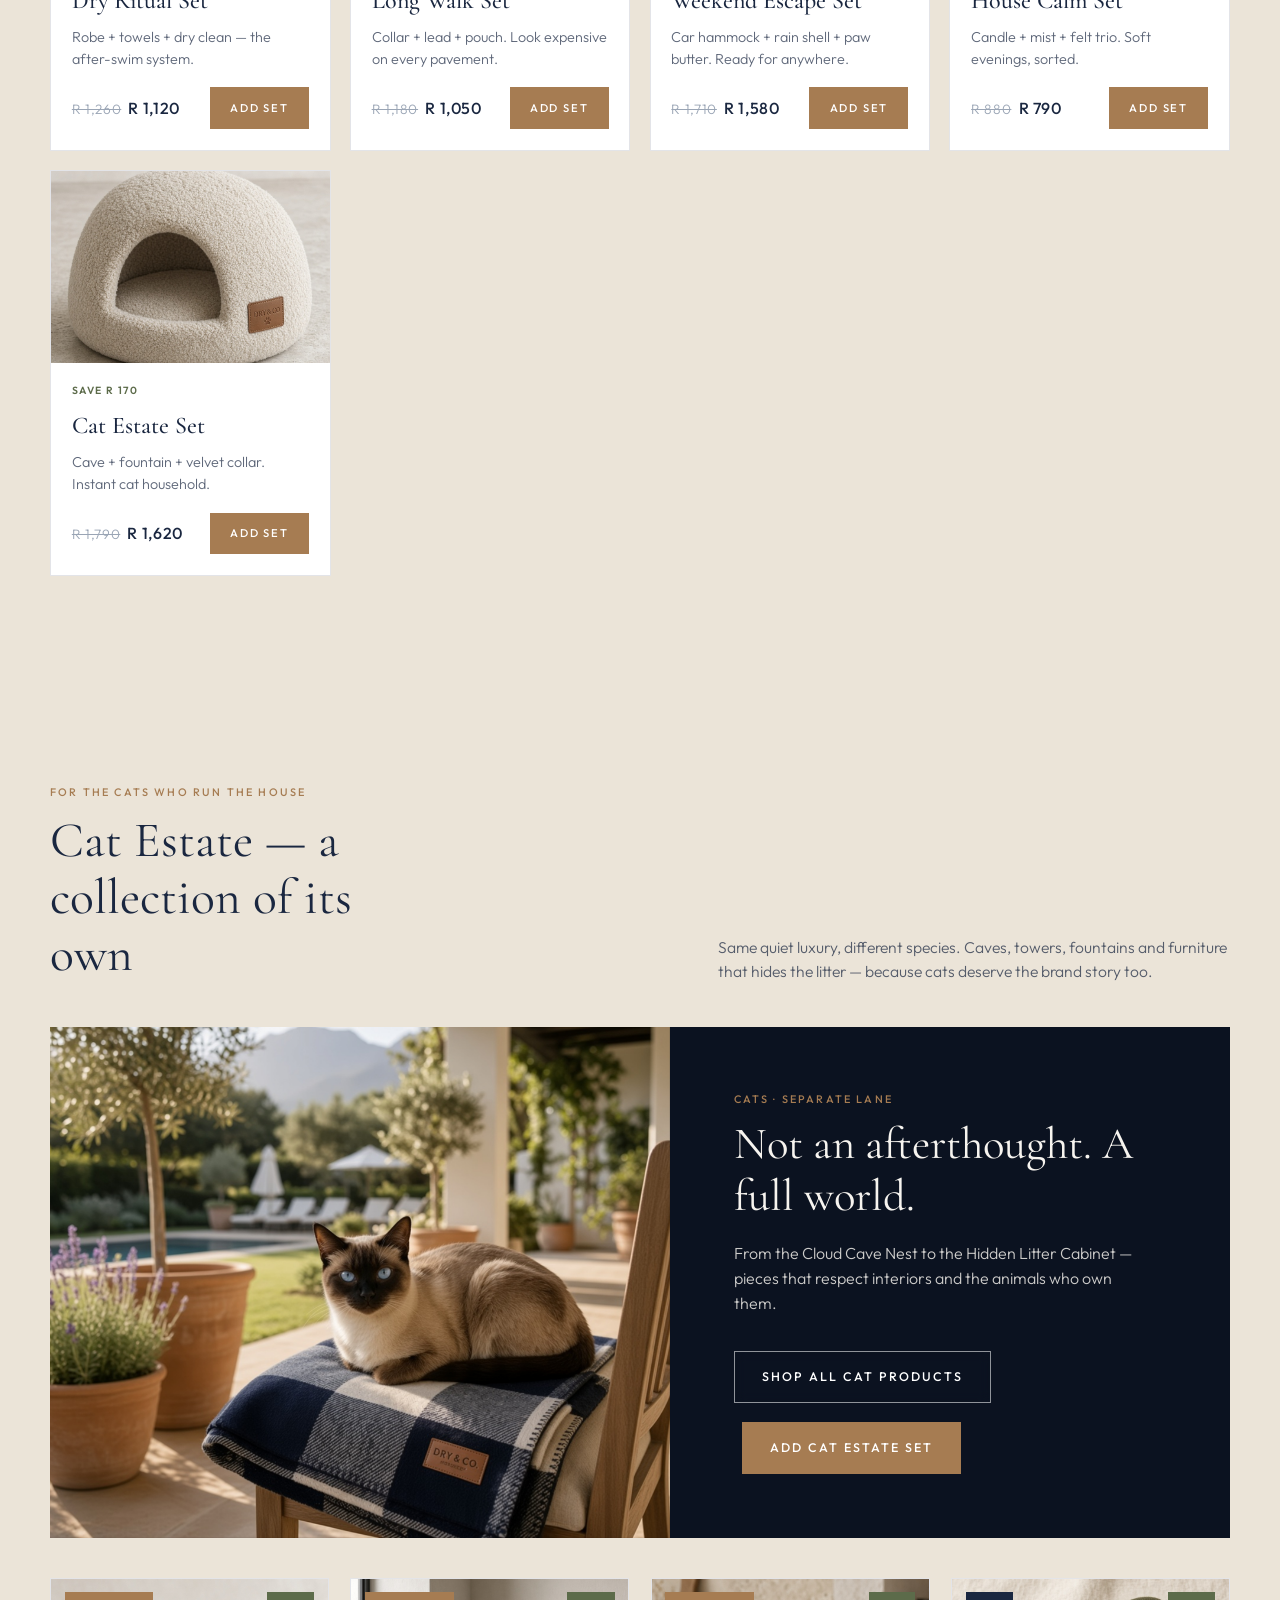
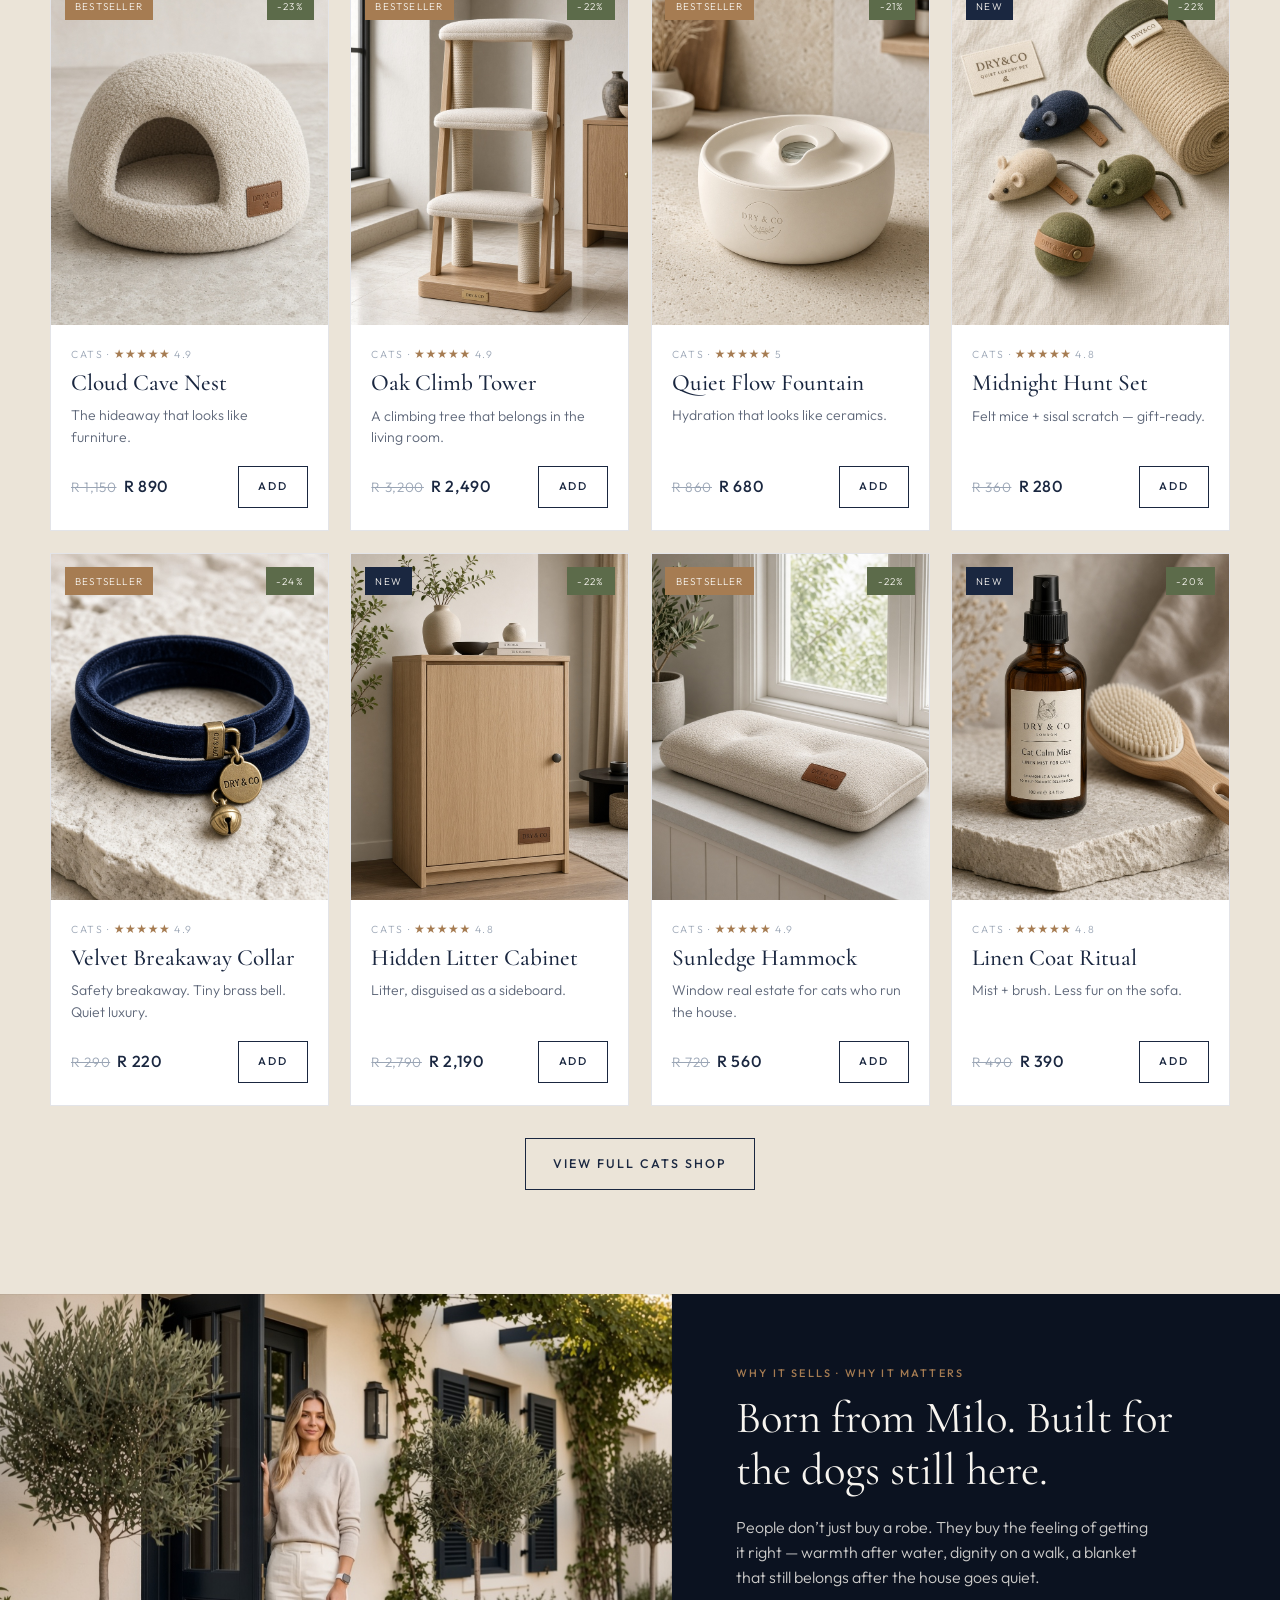
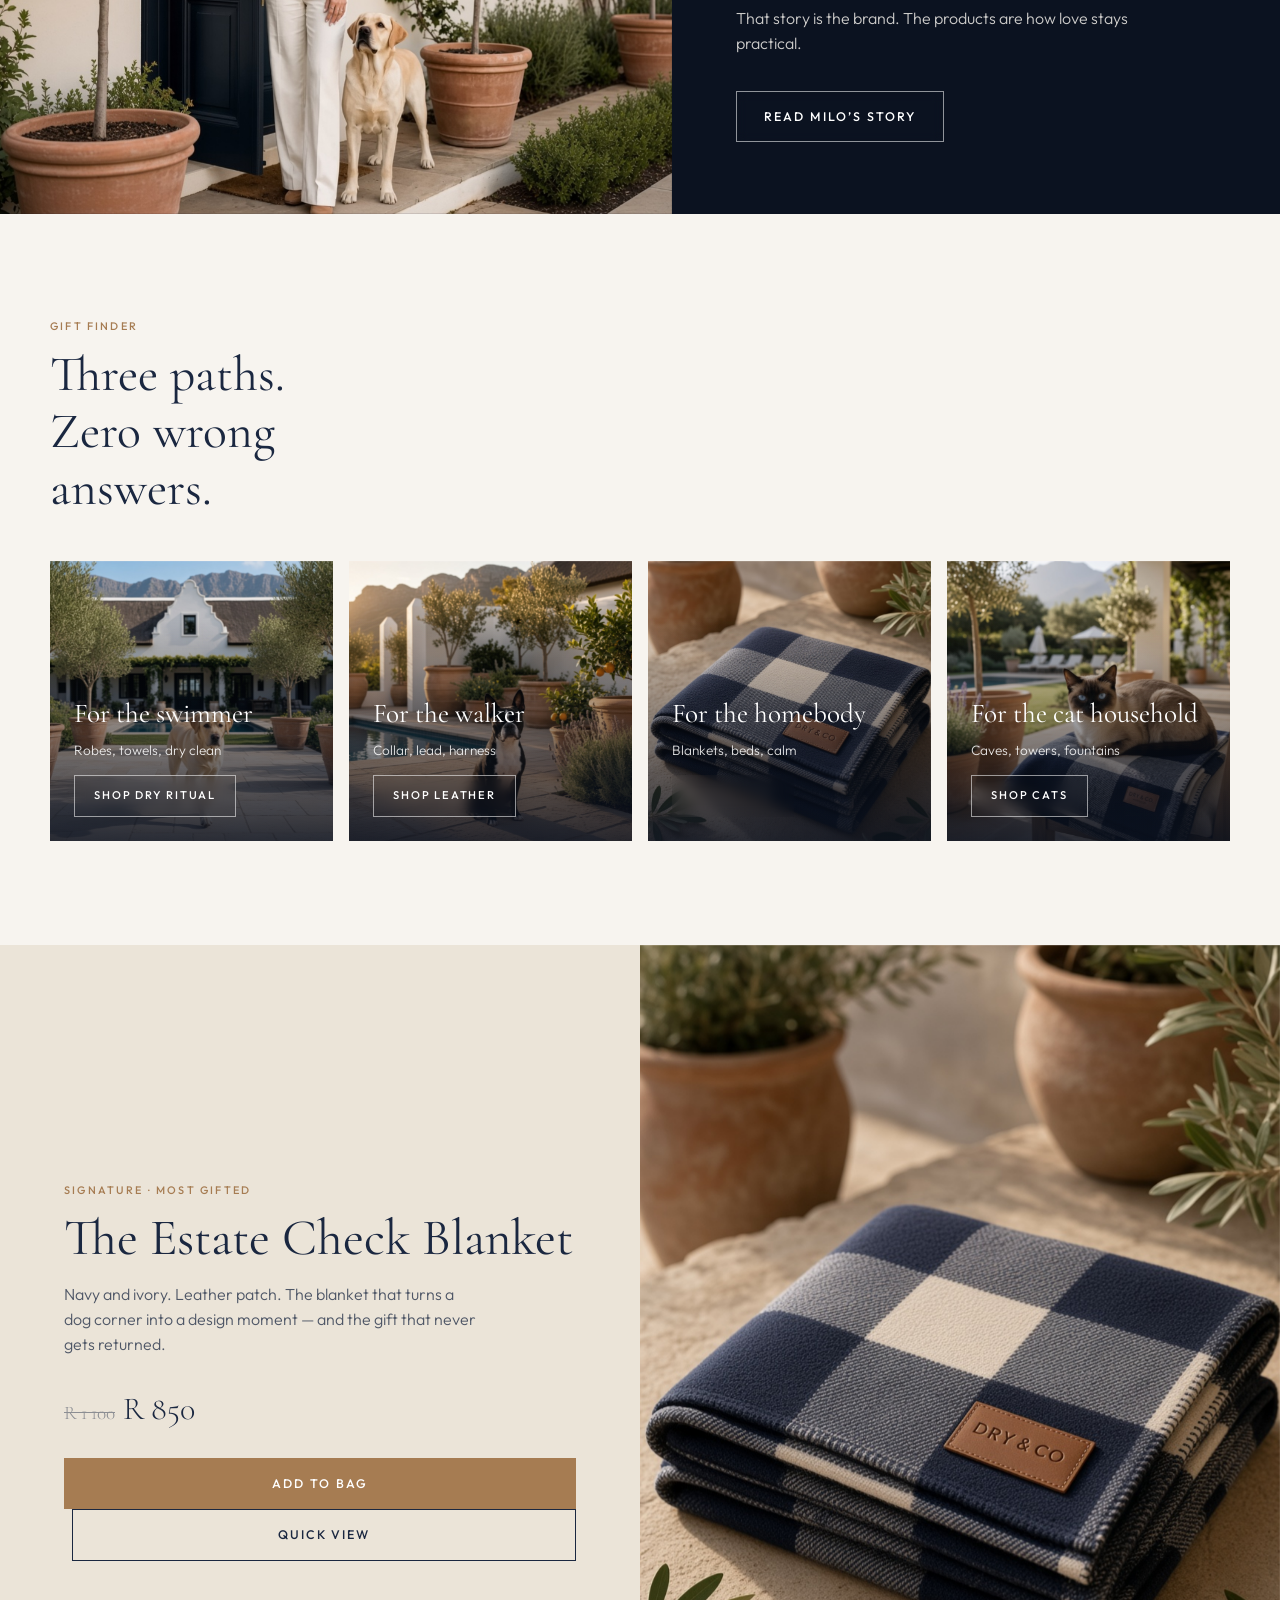
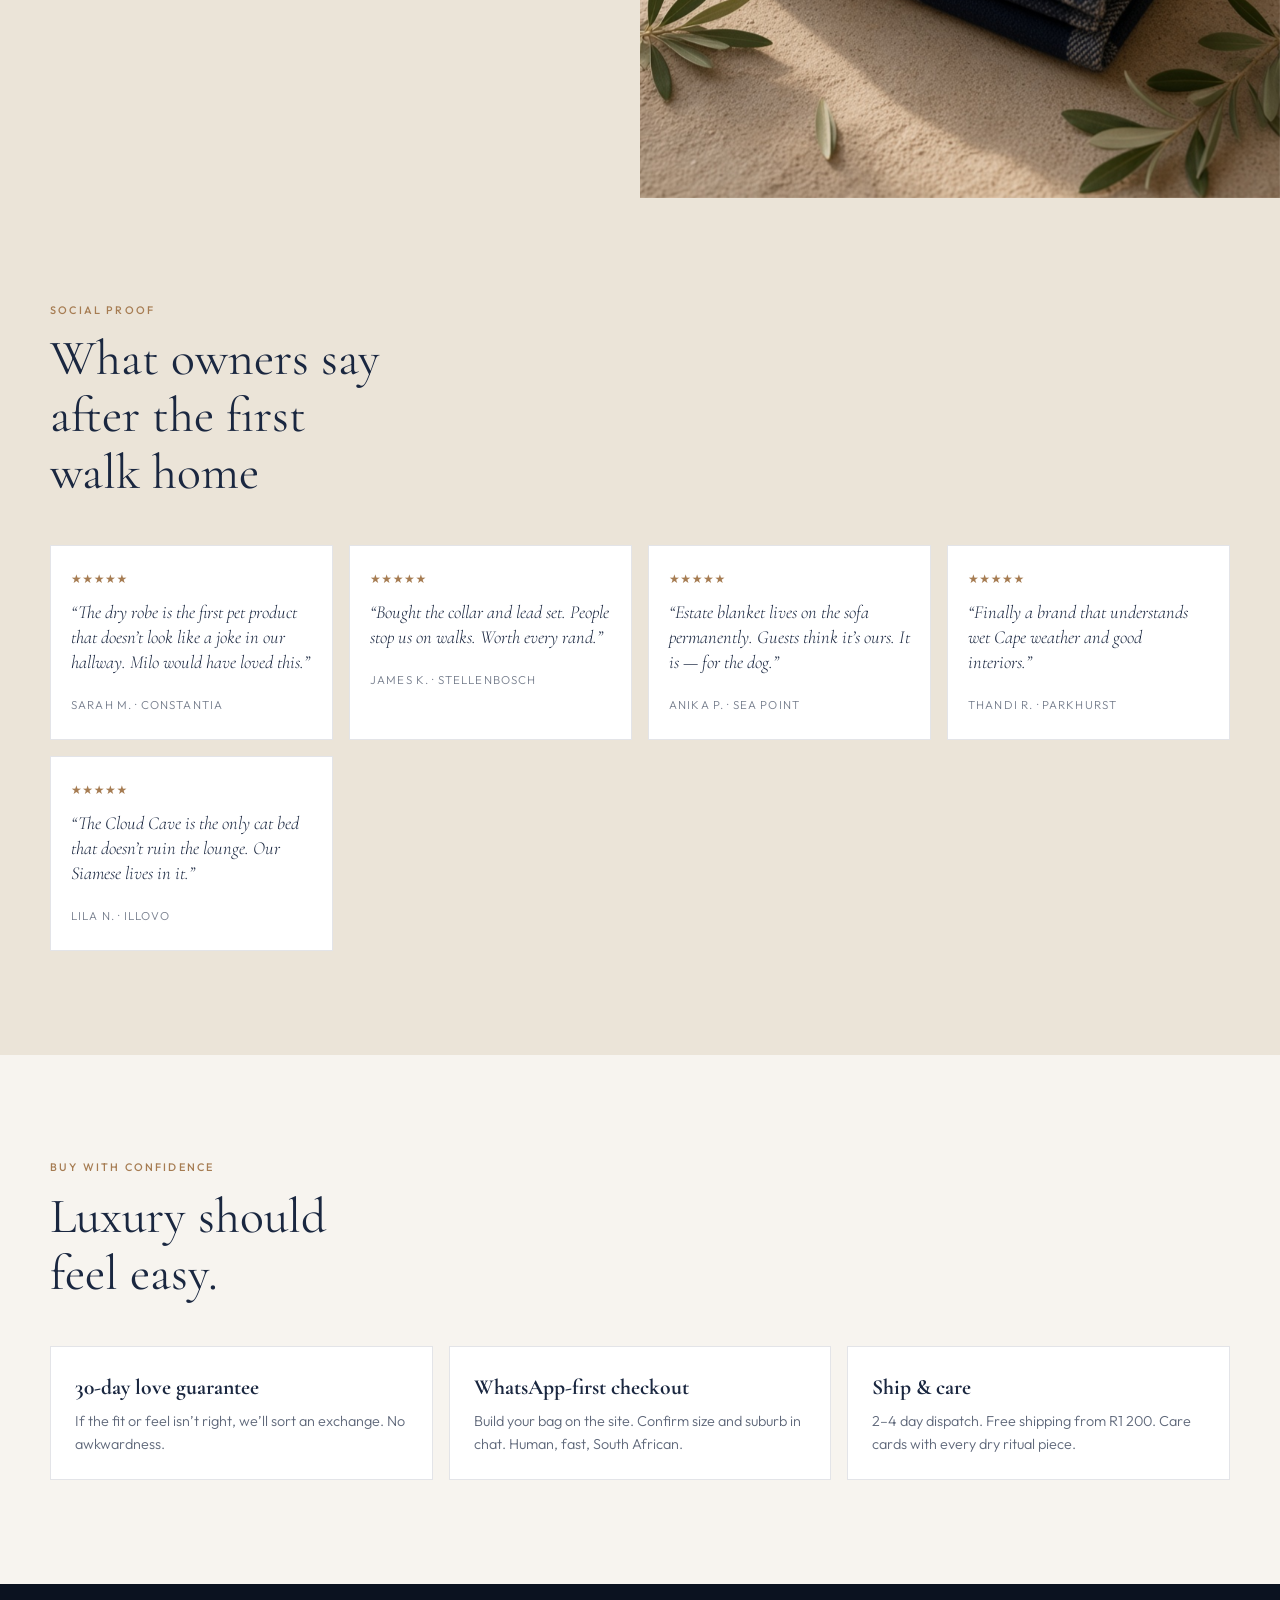
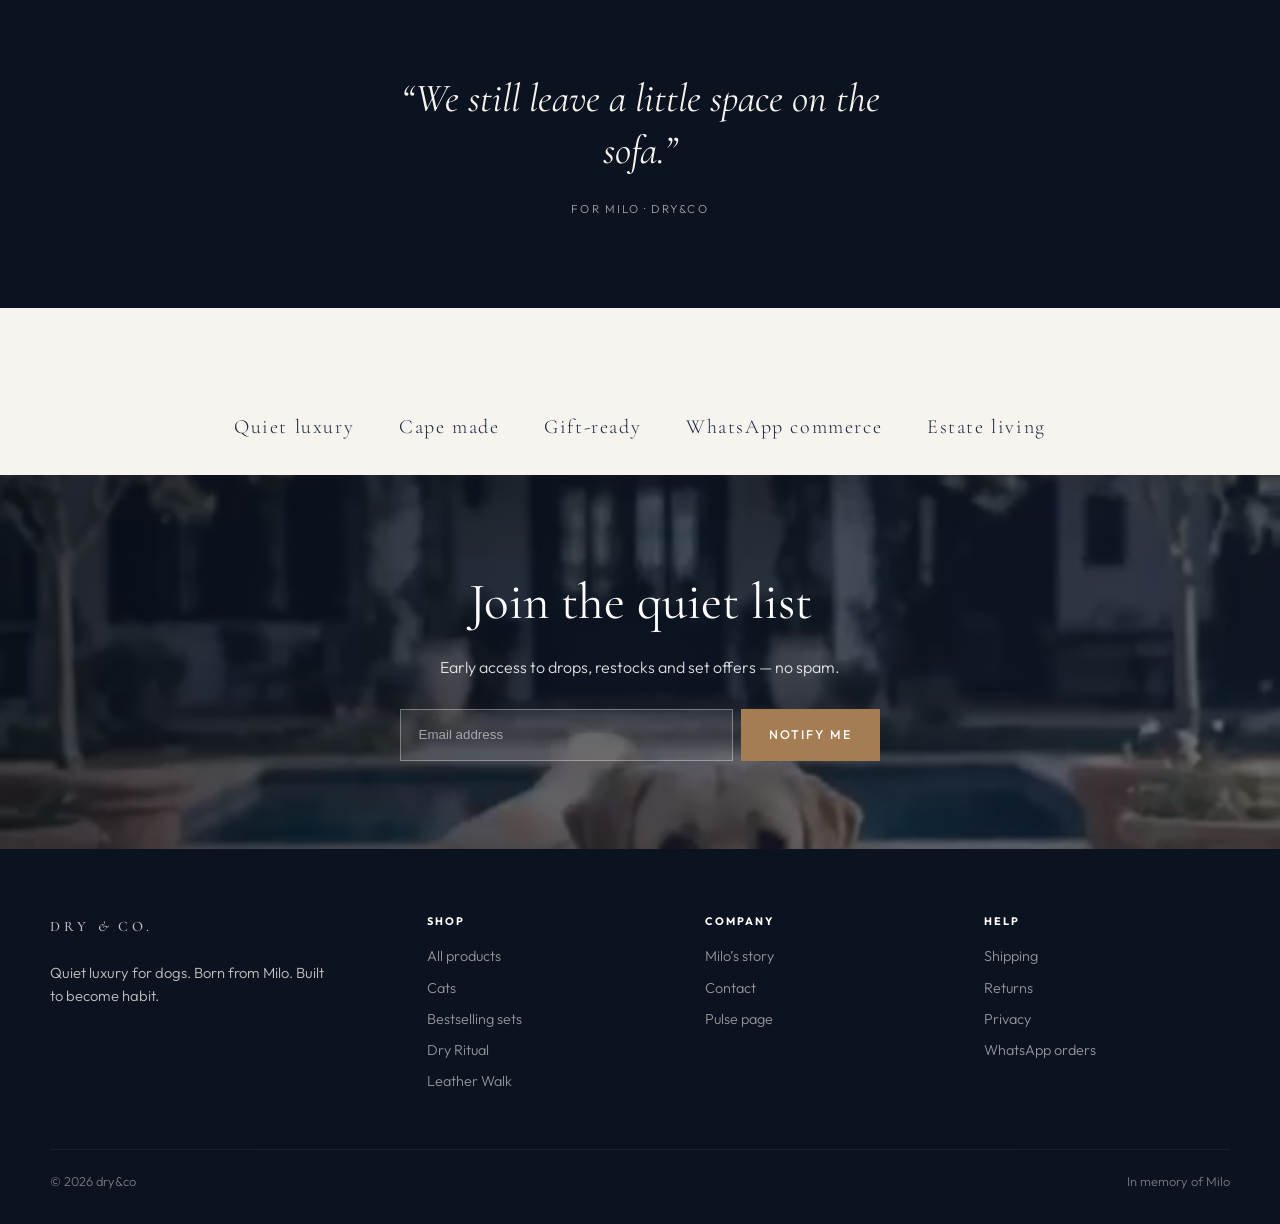
==== commit 00528419: "Fix announce/nav overlap, sharpen homepage images, add pre-launch policy pages" ====
--- a/index.html
+++ b/index.html
@@ -1,4 +1,4 @@
-﻿<!DOCTYPE html>
+<!DOCTYPE html>
 <html lang="en-ZA">
 <head>
   <meta charset="UTF-8">
@@ -7,7 +7,7 @@
   <meta name="description" content="dry&co — Cape-born luxury for dogs. Dry robes, leather walks, estate blankets. Free shipping over R1 200. Order on WhatsApp.">
   <meta property="og:title" content="dry&co — Quiet luxury for you & your dog">
   <meta property="og:description" content="The Dry Ritual. Leather that ages. Blankets that look like home. Born from Milo’s story.">
-  <meta property="og:image" content="assets/images/hero-doorway.jpg">
+  <meta property="og:image" content="assets/images/hero-sharp.png">
   <link rel="icon" href="data:image/svg+xml,<svg xmlns='http://www.w3.org/2000/svg' viewBox='0 0 100 100'><text y='.9em' font-size='80'>◆</text></svg>">
   <link rel="stylesheet" href="assets/css/styles.css">
   <link rel="stylesheet" href="assets/css/brand-pro.css">
@@ -124,7 +124,7 @@
         </div>
         <div class="story" style="margin-bottom:2.5rem;background:var(--navy-deep)">
           <div class="story-media" style="min-height:360px">
-            <img src="assets/images/cats-lifestyle.jpg" alt="Cat on dry&co estate blanket">
+            <img src="assets/images/cats-lifestyle-sharp.png" alt="Cat on dry&co estate blanket">
           </div>
           <div class="story-copy">
             <div class="kicker" style="color:#a67c52">Cats · Separate lane</div>
@@ -143,7 +143,7 @@
 
     <section class="story" id="story">
       <div class="story-media">
-        <img src="assets/images/charne-lab.jpg" alt="Labrador at Cape doorway">
+        <img src="assets/images/story-lab-sharp.png" alt="Labrador at Cape doorway">
       </div>
       <div class="story-copy">
         <div class="kicker" style="color:#a67c52">Why it sells · Why it matters</div>
@@ -164,7 +164,7 @@
         </div>
         <div class="gift-grid">
           <a class="gift-card reveal" href="shop.html#drying">
-            <img src="assets/images/lab-pool.jpg" alt="">
+            <img src="assets/images/gift-pool-sharp.png" alt="">
             <div>
               <h3>For the swimmer</h3>
               <p>Robes, towels, dry clean</p>
@@ -172,7 +172,7 @@
             </div>
           </a>
           <a class="gift-card reveal" href="shop.html#leather">
-            <img src="assets/images/boston.jpg" alt="">
+            <img src="assets/images/gift-boston-sharp.png" alt="">
             <div>
               <h3>For the walker</h3>
               <p>Collar, lead, harness</p>
@@ -180,7 +180,7 @@
             </div>
           </a>
           <a class="gift-card reveal" href="shop.html#home">
-            <img src="assets/images/blanket-lifestyle.jpg" alt="">
+            <img src="assets/images/products/product-check-blanket.png" alt="">
             <div>
               <h3>For the homebody</h3>
               <p>Blankets, beds, calm</p>
@@ -188,7 +188,7 @@
             </div>
           </a>
           <a class="gift-card reveal" href="shop.html#cats">
-            <img src="assets/images/cats-lifestyle.jpg" alt="">
+            <img src="assets/images/cats-lifestyle-sharp.png" alt="">
             <div>
               <h3>For the cat household</h3>
               <p>Caves, towers, fountains</p>
@@ -302,9 +302,10 @@
         </div>
         <div>
           <h4>Help</h4>
+          <a href="shipping.html">Shipping</a>
+          <a href="returns.html">Returns</a>
+          <a href="privacy.html">Privacy</a>
           <a href="contact.html#orders">WhatsApp orders</a>
-          <a href="index.html#promise">Guarantee</a>
-          <a href="mailto:hello@dryandco.co.za">hello@dryandco.co.za</a>
         </div>
       </div>
       <div class="footer-bottom">
@@ -336,6 +337,7 @@
 
   <div class="qv-modal" aria-hidden="true"></div>
   <div class="toast" role="status"></div>
+  <script src="assets/js/config.js"></script>
   <script src="assets/js/app.js"></script>
 </body>
 </html>
--- a/assets/css/styles.css
+++ b/assets/css/styles.css
@@ -20,11 +20,13 @@
   --font-body: "Outfit", system-ui, sans-serif;
   --max: 1180px;
   --nav-h: 78px;
+  --announce-h: 42px;
+  --header-offset: calc(var(--announce-h) + var(--nav-h));
 }
 
 *, *::before, *::after { box-sizing: border-box; margin: 0; padding: 0; }
 
-html { scroll-behavior: smooth; scroll-padding-top: calc(var(--nav-h) + 12px); }
+html { scroll-behavior: smooth; scroll-padding-top: calc(var(--header-offset) + 12px); }
 
 body {
   font-family: var(--font-body);
@@ -119,7 +121,9 @@
 /* ——— Nav ——— */
 .site-header {
   position: fixed;
-  inset: 0 0 auto 0;
+  top: var(--announce-h);
+  left: 0;
+  right: 0;
   z-index: 100;
   height: var(--nav-h);
   transition: background 0.4s ease, box-shadow 0.4s ease, backdrop-filter 0.4s ease;
@@ -259,7 +263,7 @@
 .hero-content {
   position: relative;
   z-index: 1;
-  padding: calc(var(--nav-h) + 4rem) 0 5.5rem;
+  padding: calc(var(--header-offset) + 4rem) 0 5.5rem;
   max-width: 720px;
 }
 
@@ -373,7 +377,16 @@
   transition: transform 1.2s ease;
 }
 
-.story:hover .story-media img { transform: scale(1.04); }
+.collection-card img,
+.gift-card img,
+.story-media img,
+.featured-media img {
+  image-rendering: auto;
+  -webkit-backface-visibility: hidden;
+  backface-visibility: hidden;
+}
+
+.story:hover .story-media img { transform: scale(1.02); }
 
 .story-copy {
   padding: clamp(2.5rem, 5vw, 4.5rem);
@@ -929,7 +942,7 @@
 
 /* ——— Page heroes ——— */
 .page-hero {
-  padding: calc(var(--nav-h) + 3.5rem) 0 3rem;
+  padding: calc(var(--header-offset) + 3.5rem) 0 3rem;
   background: var(--navy-deep);
   color: white;
 }
@@ -1055,7 +1068,7 @@
 
   .nav-links {
     position: fixed;
-    inset: var(--nav-h) 0 auto 0;
+    inset: var(--header-offset) 0 auto 0;
     background: rgba(247,244,239,0.98);
     flex-direction: column;
     align-items: stretch;
--- a/assets/css/brand-pro.css
+++ b/assets/css/brand-pro.css
@@ -1,21 +1,29 @@
 ﻿/* dry&co â€” sellability layer */
 
 .announce {
+  position: fixed;
+  top: 0;
+  left: 0;
+  right: 0;
+  height: var(--announce-h);
+  z-index: 120;
   background: var(--navy-deep);
   color: rgba(247,244,239,0.92);
   text-align: center;
   font-size: 0.68rem;
   letter-spacing: 0.14em;
   text-transform: uppercase;
-  padding: 0.65rem 1rem;
-  position: relative;
-  z-index: 110;
+  padding: 0 1rem;
+  display: flex;
+  align-items: center;
+  justify-content: center;
+  gap: 0.35rem;
+  flex-wrap: wrap;
 }
 
 .announce a {
   color: var(--leather);
   border-bottom: 1px solid rgba(166,124,82,0.5);
-  margin-left: 0.35rem;
 }
 
 .trust-strip {
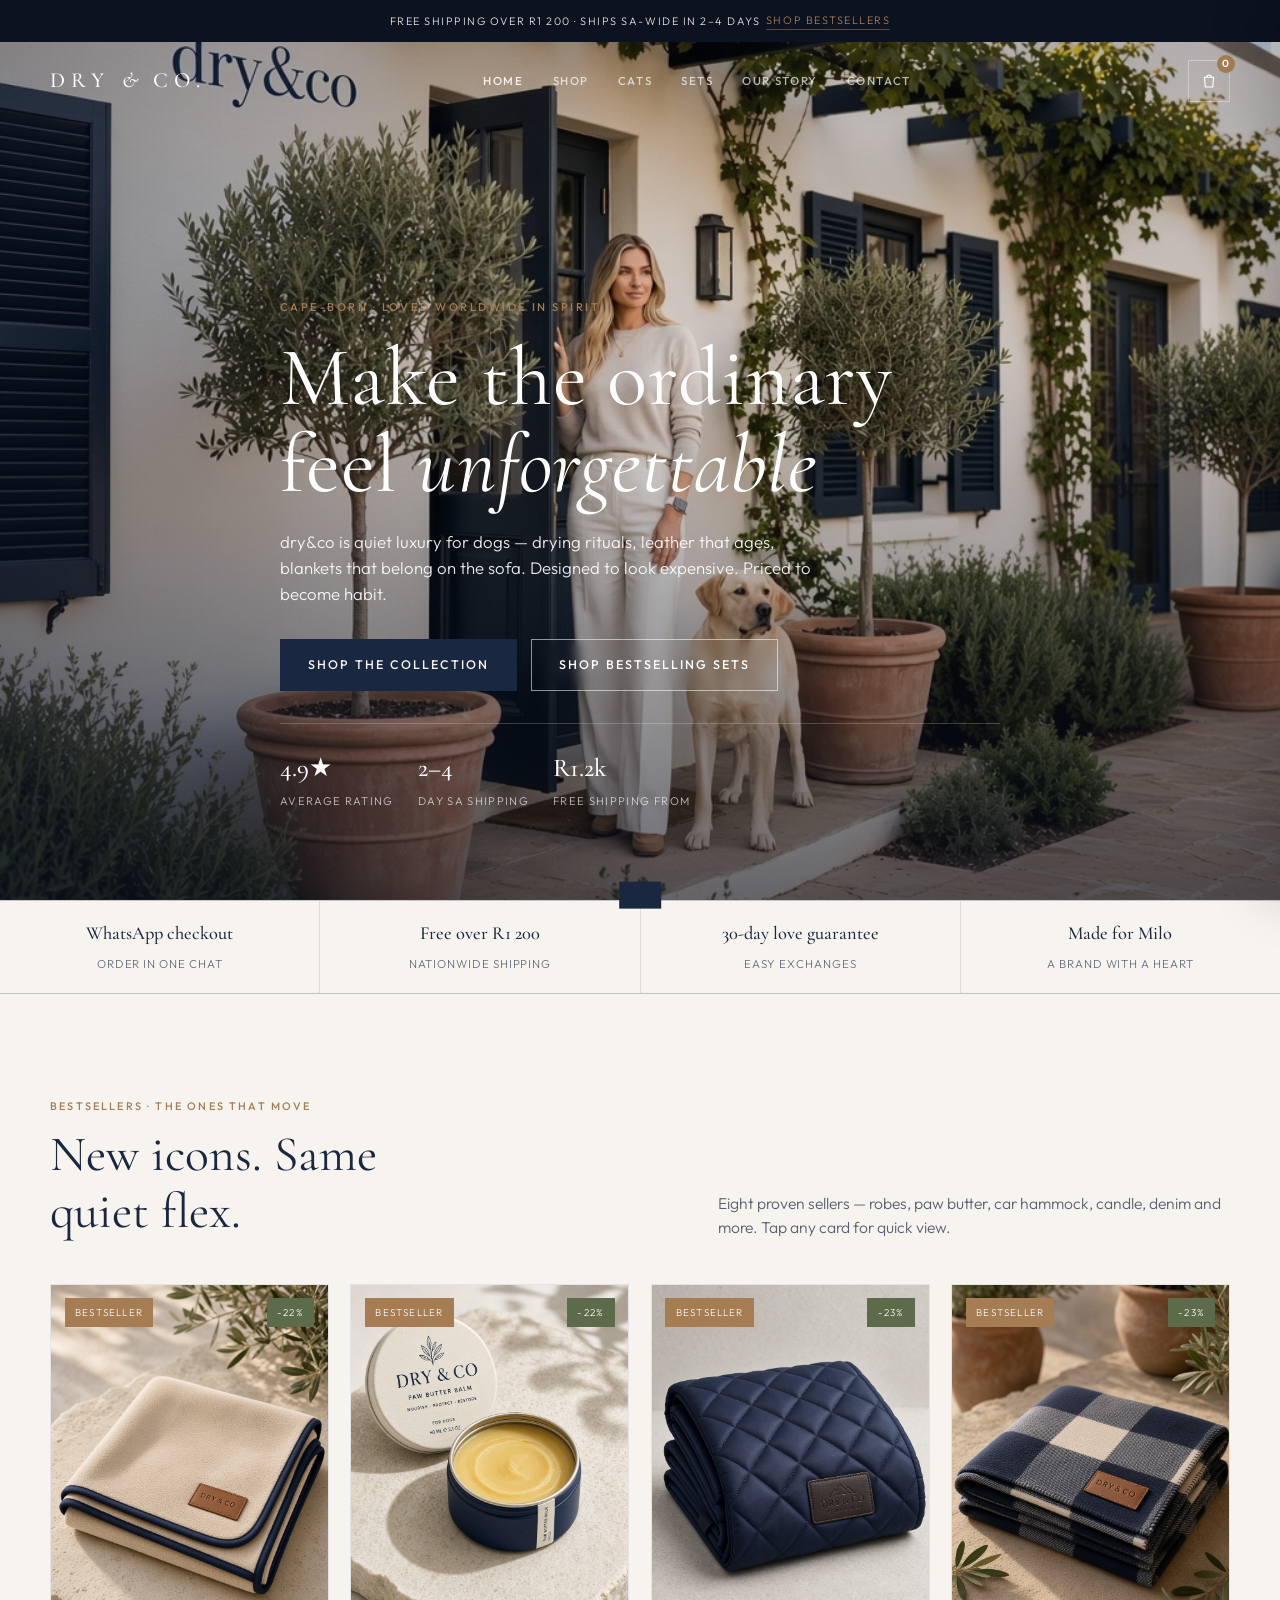
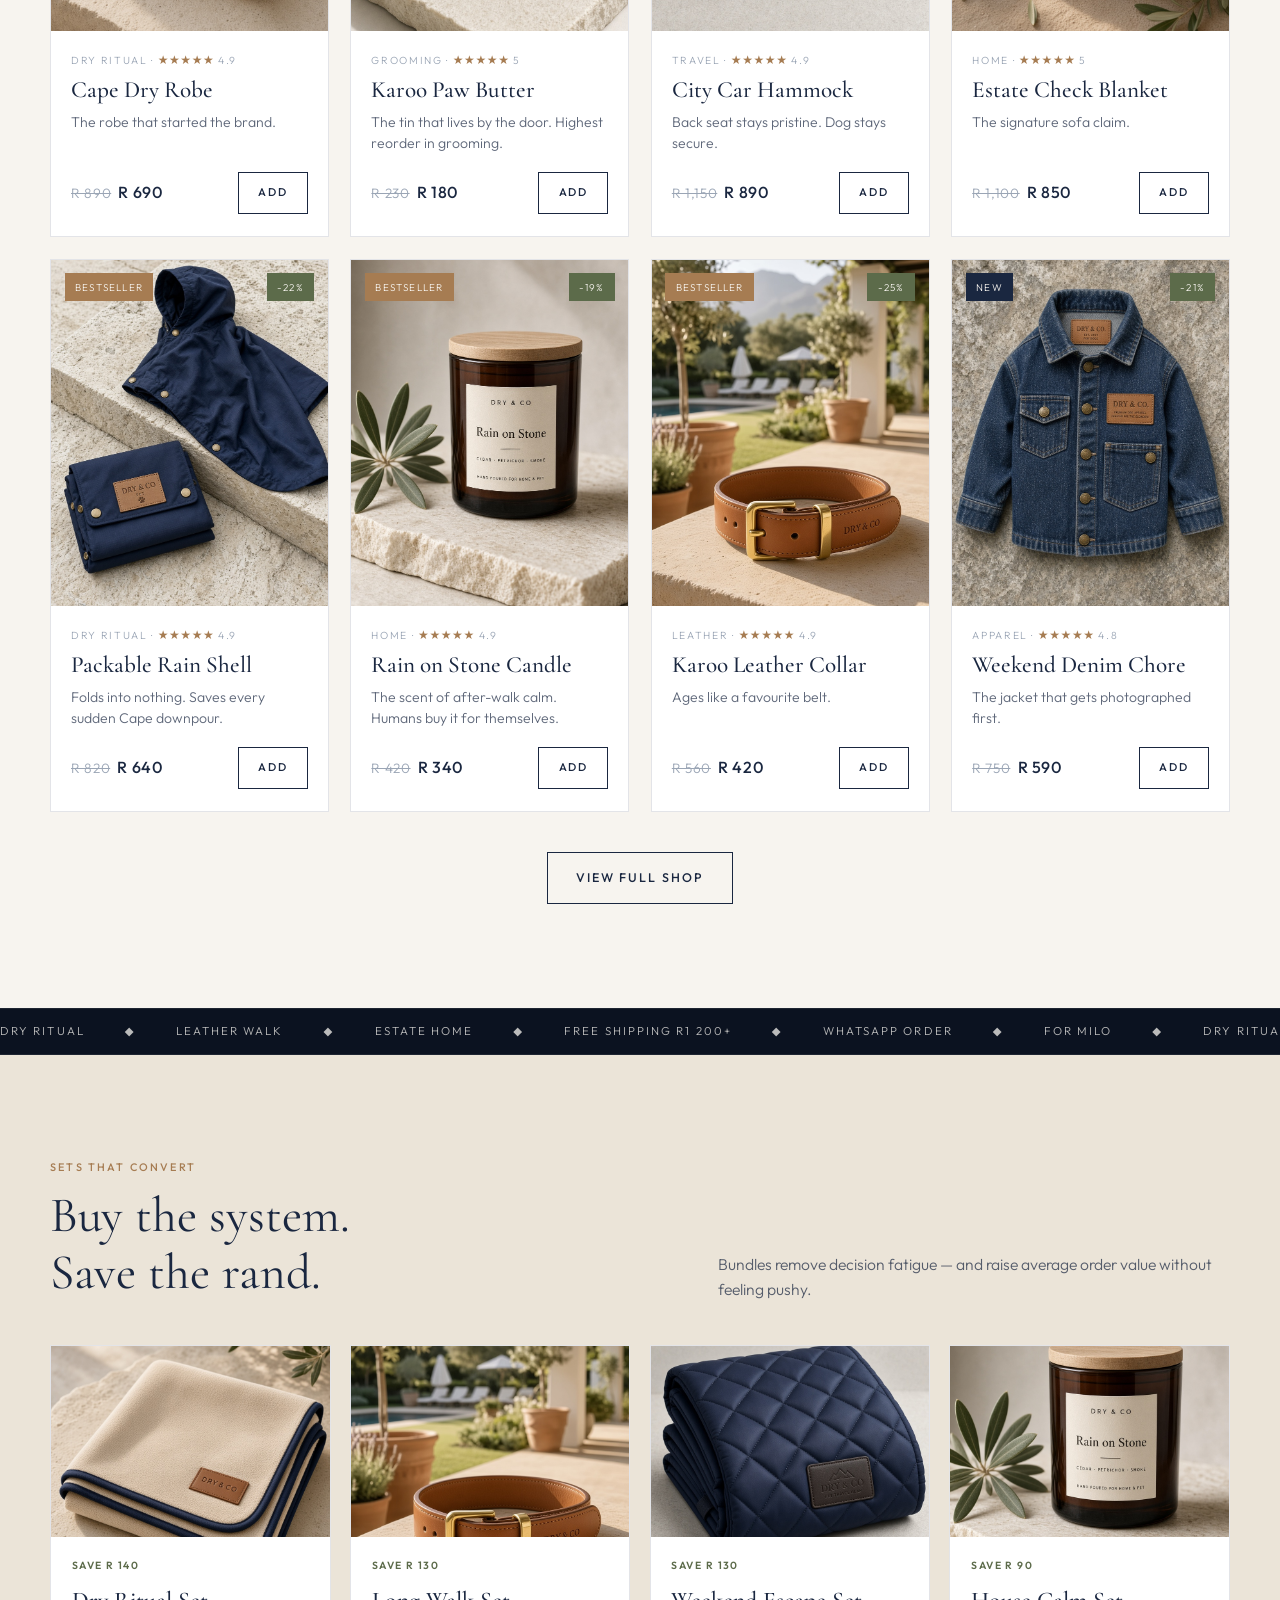
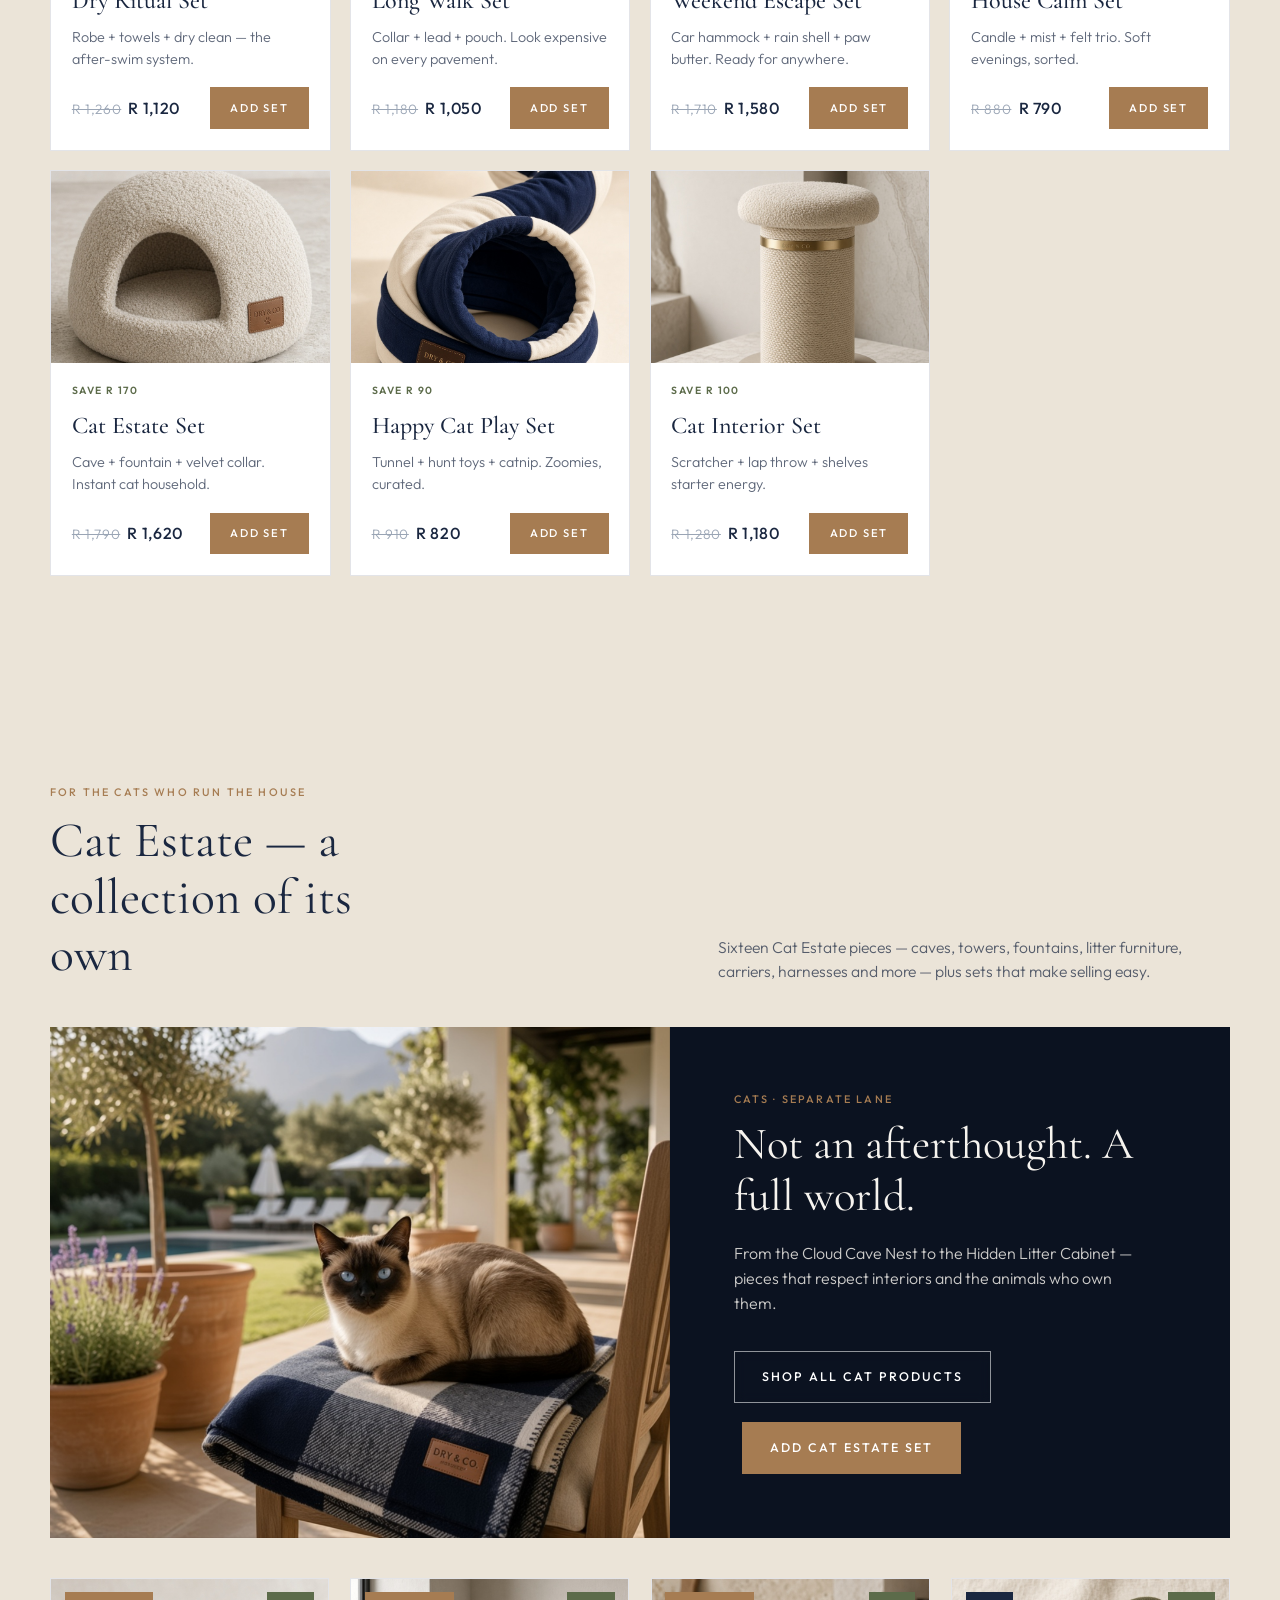
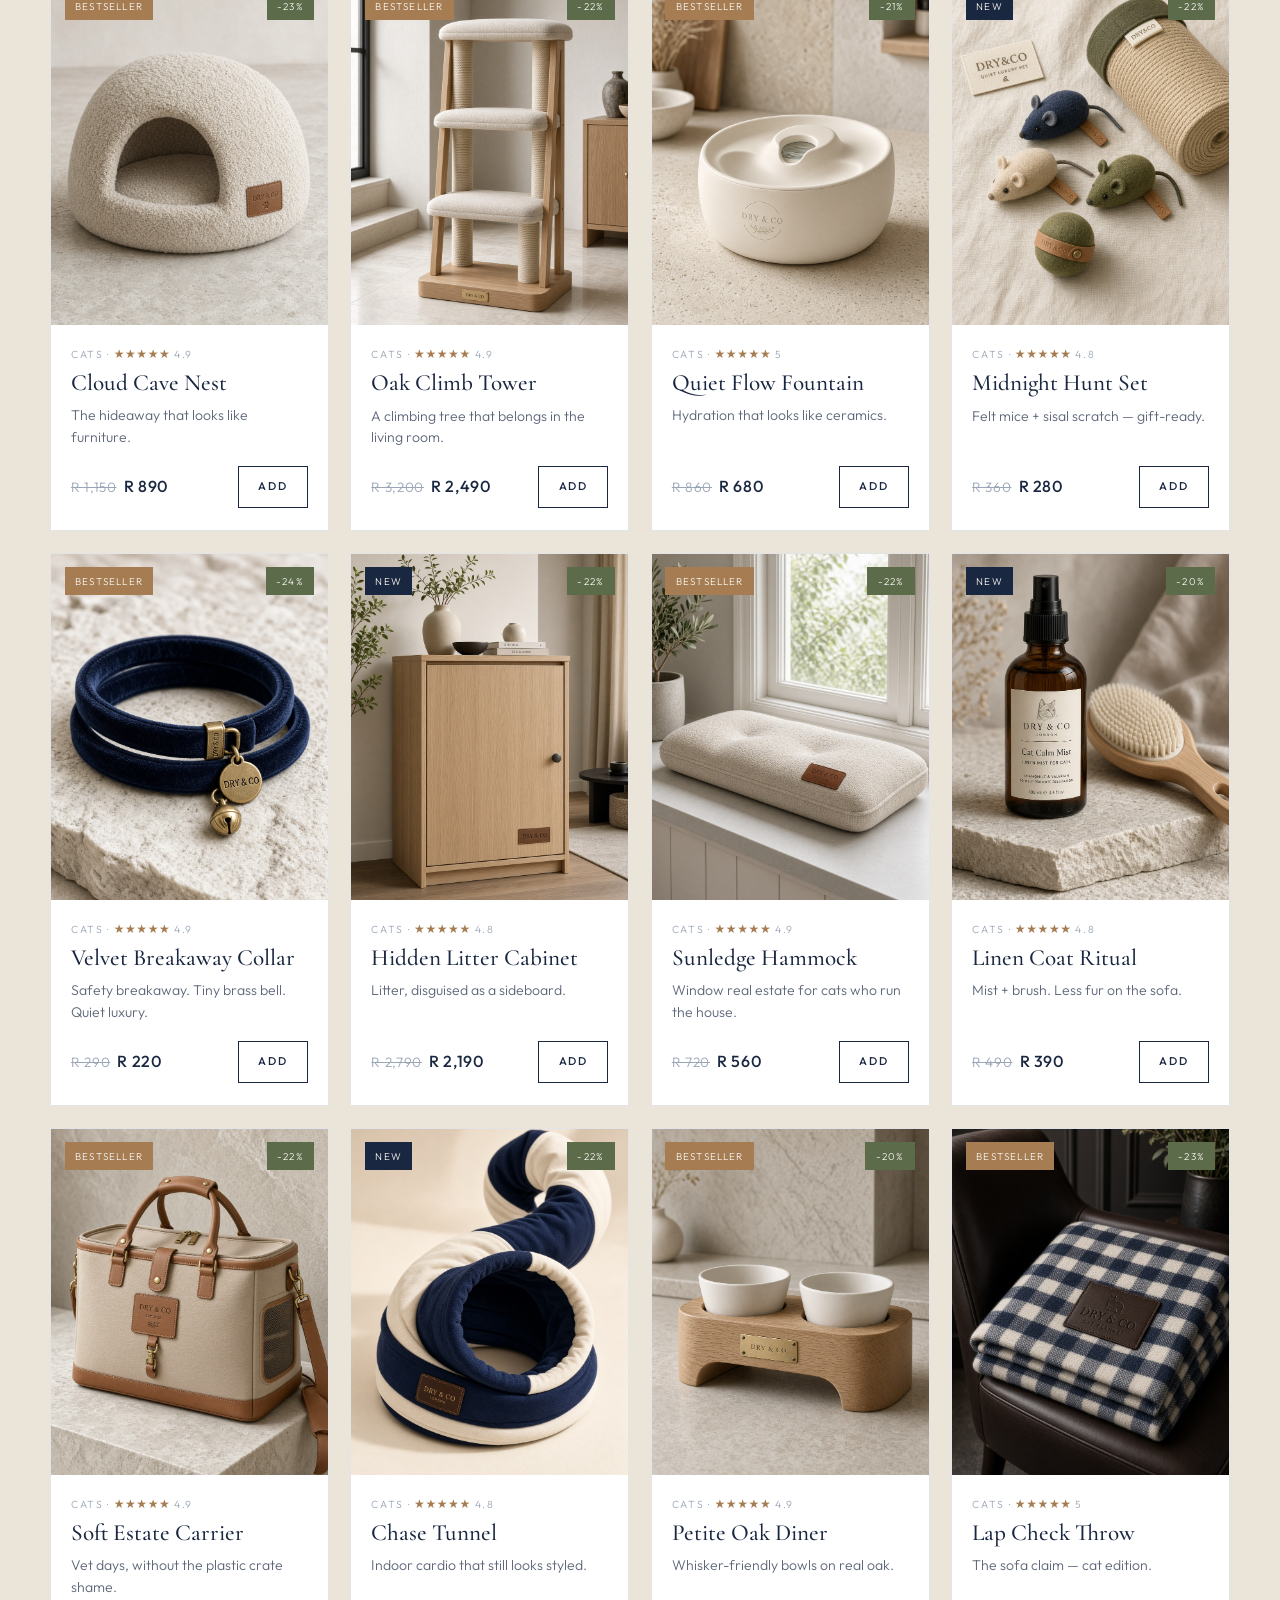
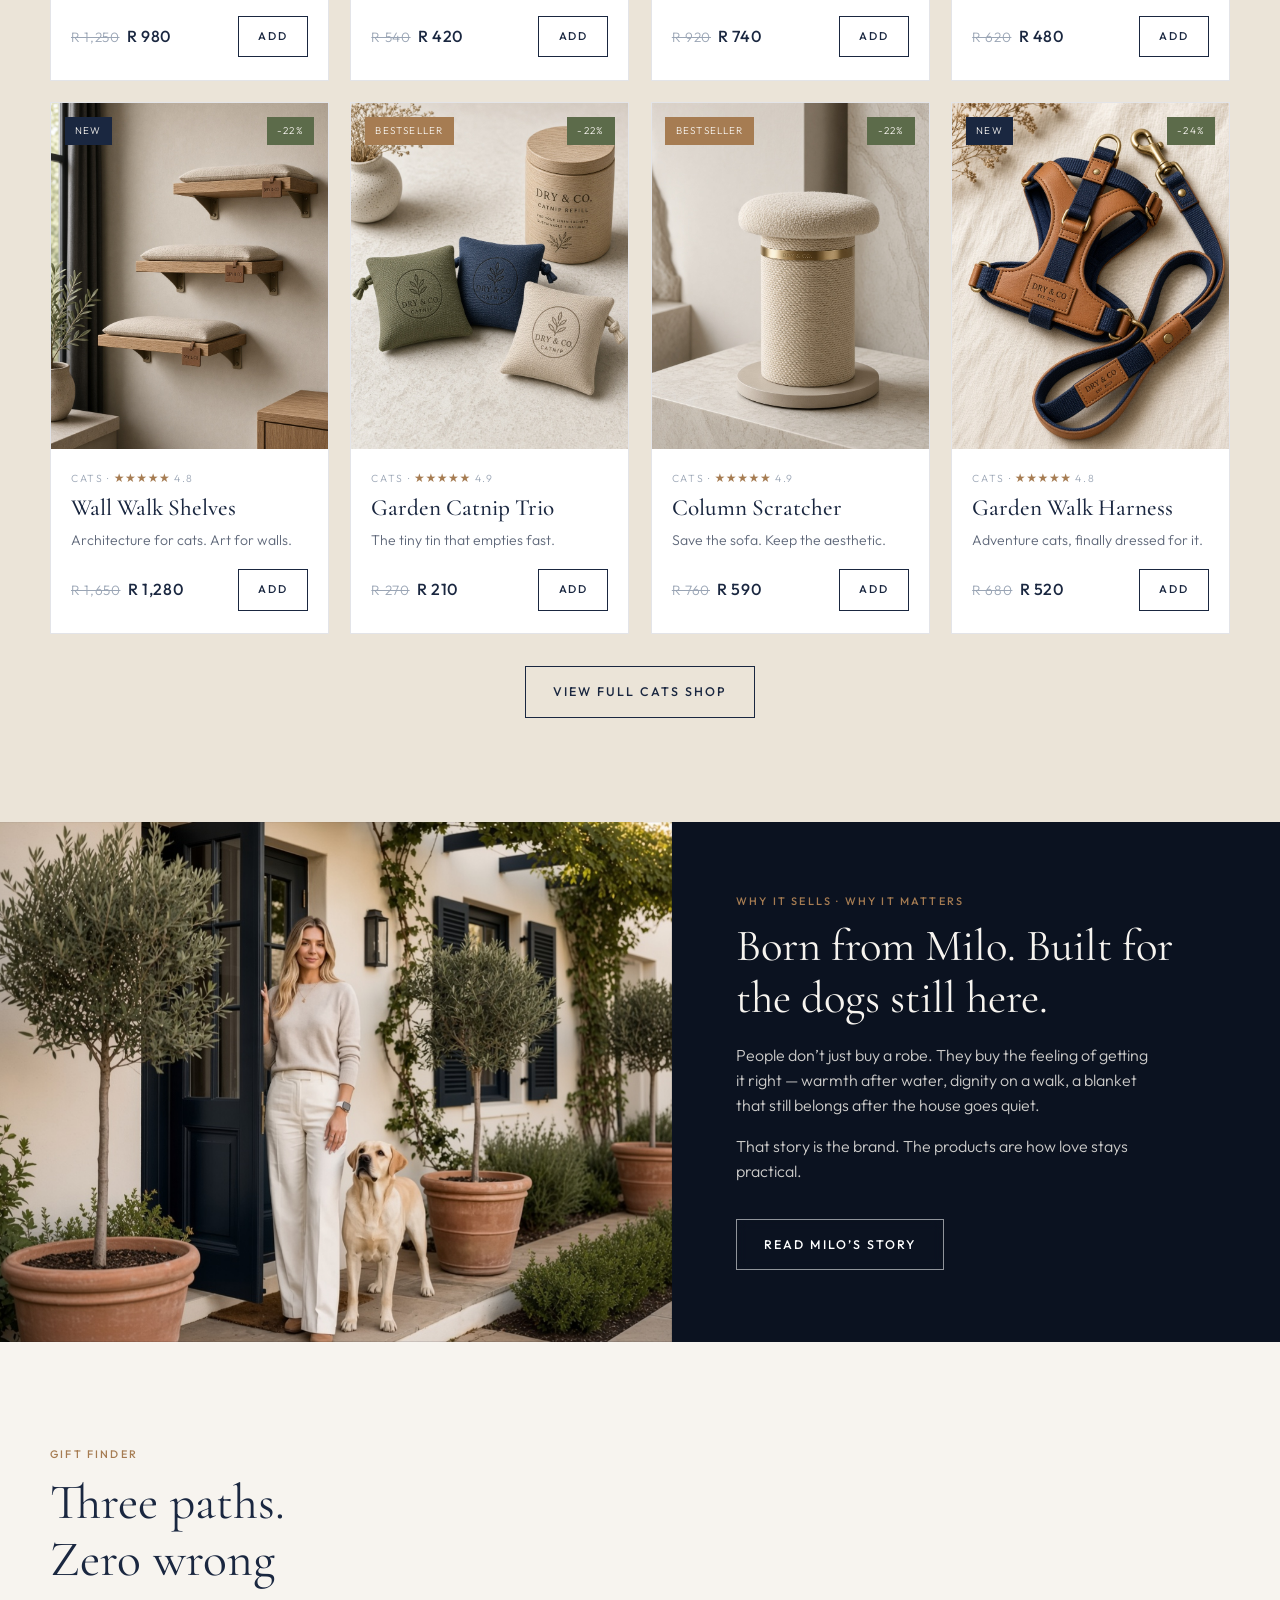
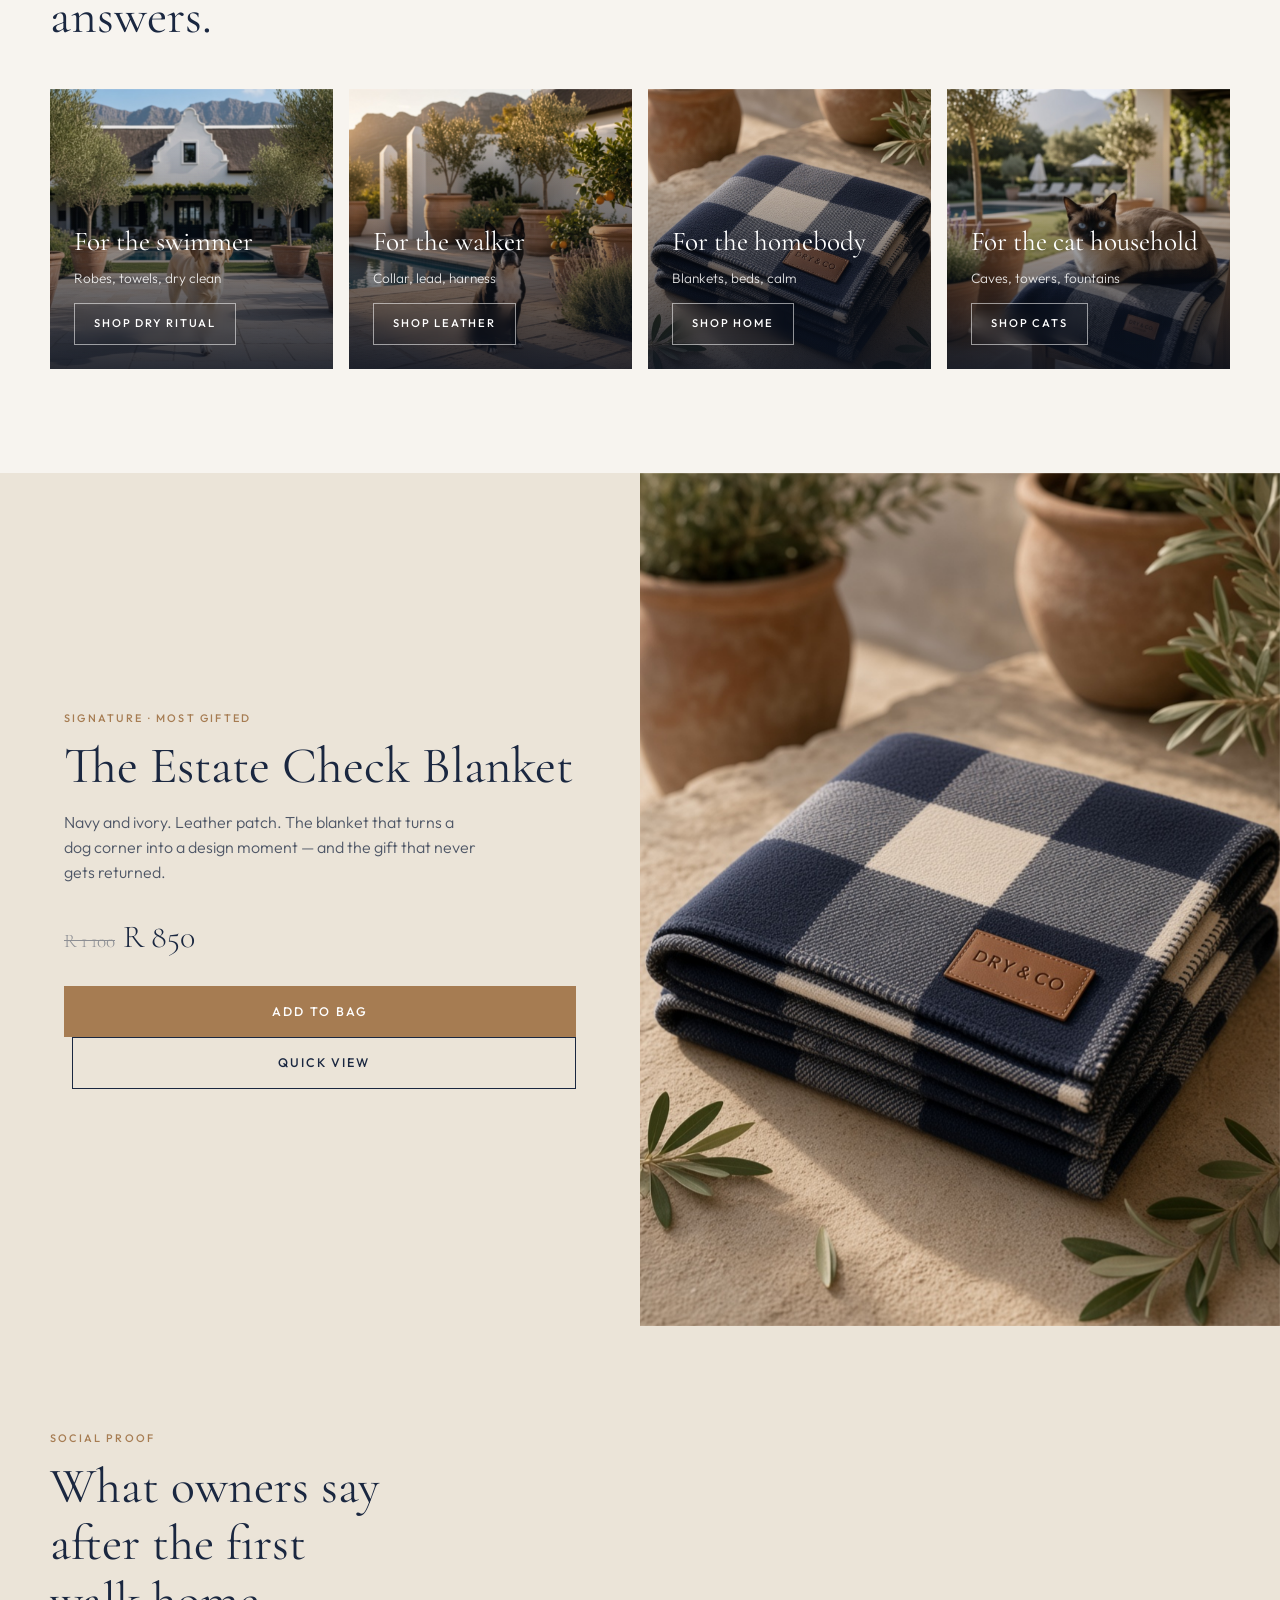
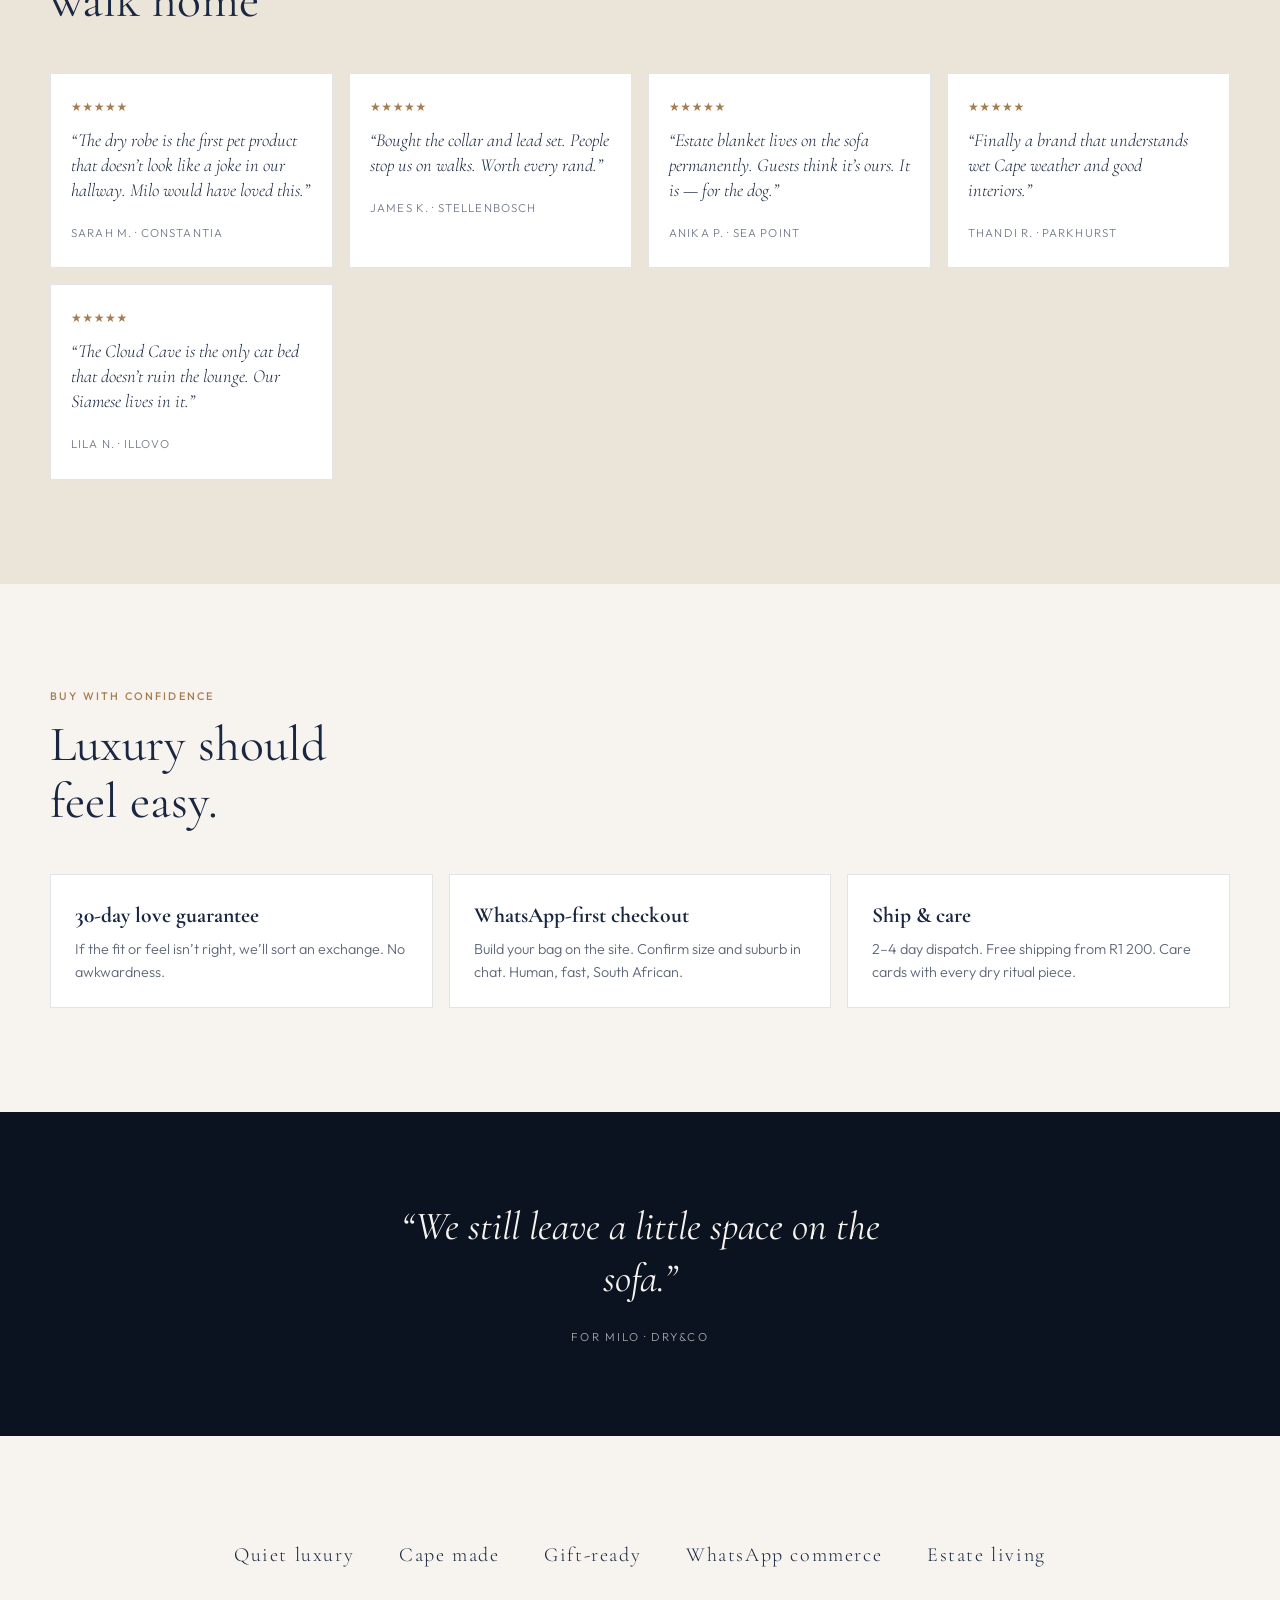
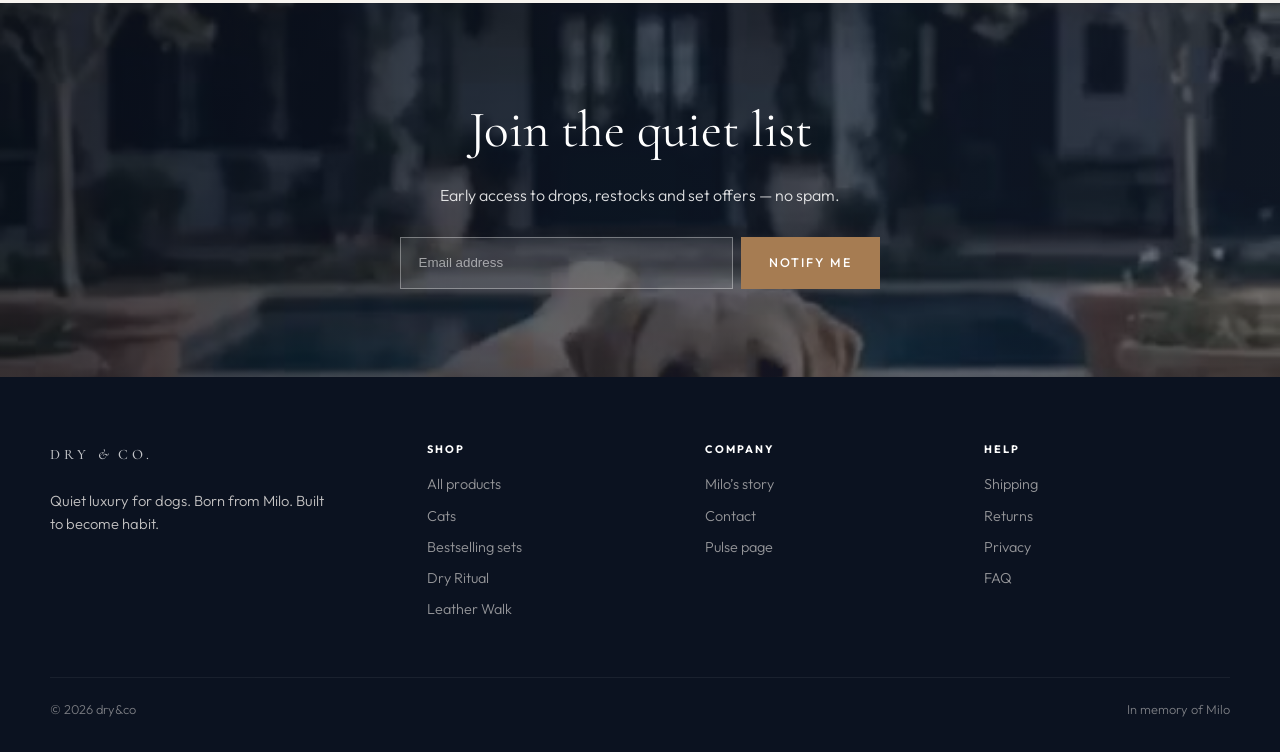
==== commit 5472e25b: "Expand Cat Estate range, FAQ, family runbook, Charne update message" ====
--- a/index.html
+++ b/index.html
@@ -120,7 +120,7 @@
             <div class="kicker">For the cats who run the house</div>
             <h2>Cat Estate — a collection of its own</h2>
           </div>
-          <p>Same quiet luxury, different species. Caves, towers, fountains and furniture that hides the litter — because cats deserve the brand story too.</p>
+          <p>Sixteen Cat Estate pieces — caves, towers, fountains, litter furniture, carriers, harnesses and more — plus sets that make selling easy.</p>
         </div>
         <div class="story" style="margin-bottom:2.5rem;background:var(--navy-deep)">
           <div class="story-media" style="min-height:360px">
@@ -305,7 +305,7 @@
           <a href="shipping.html">Shipping</a>
           <a href="returns.html">Returns</a>
           <a href="privacy.html">Privacy</a>
-          <a href="contact.html#orders">WhatsApp orders</a>
+          <a href="faq.html">FAQ</a>
         </div>
       </div>
       <div class="footer-bottom">
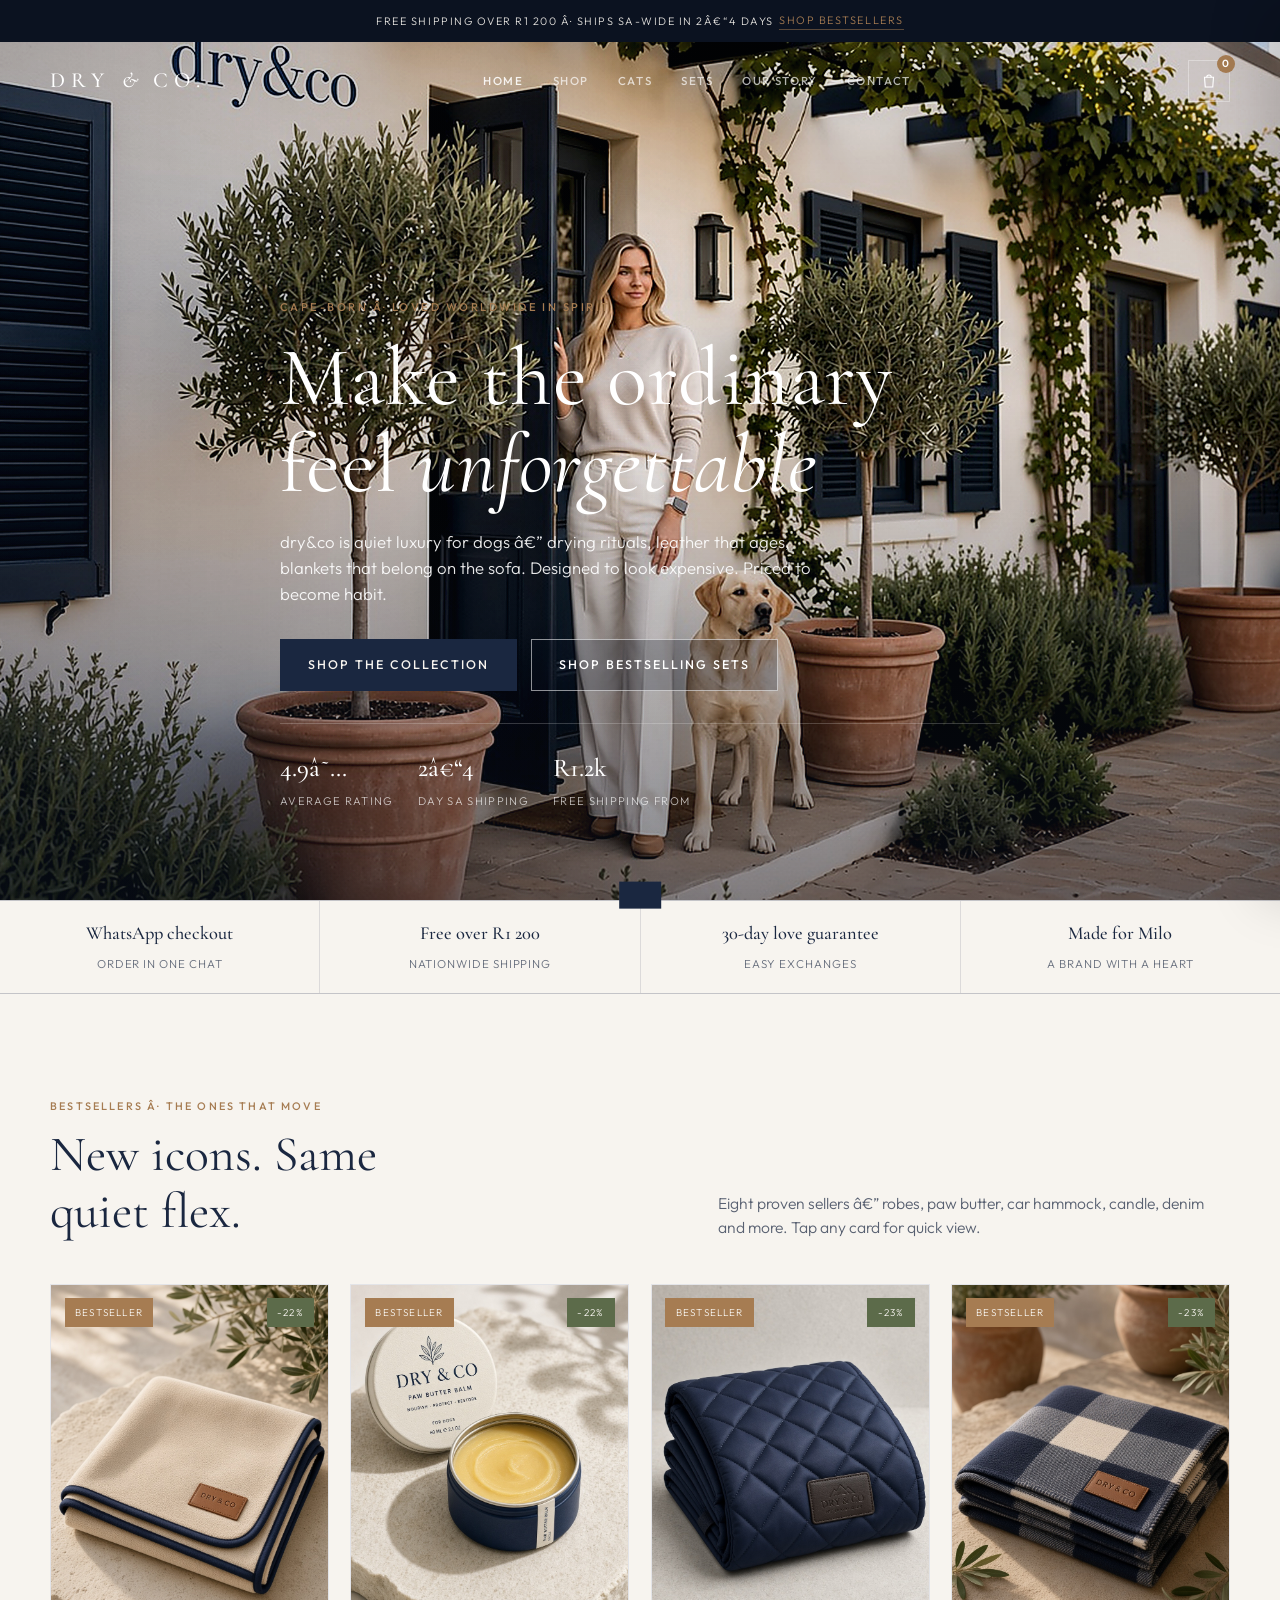
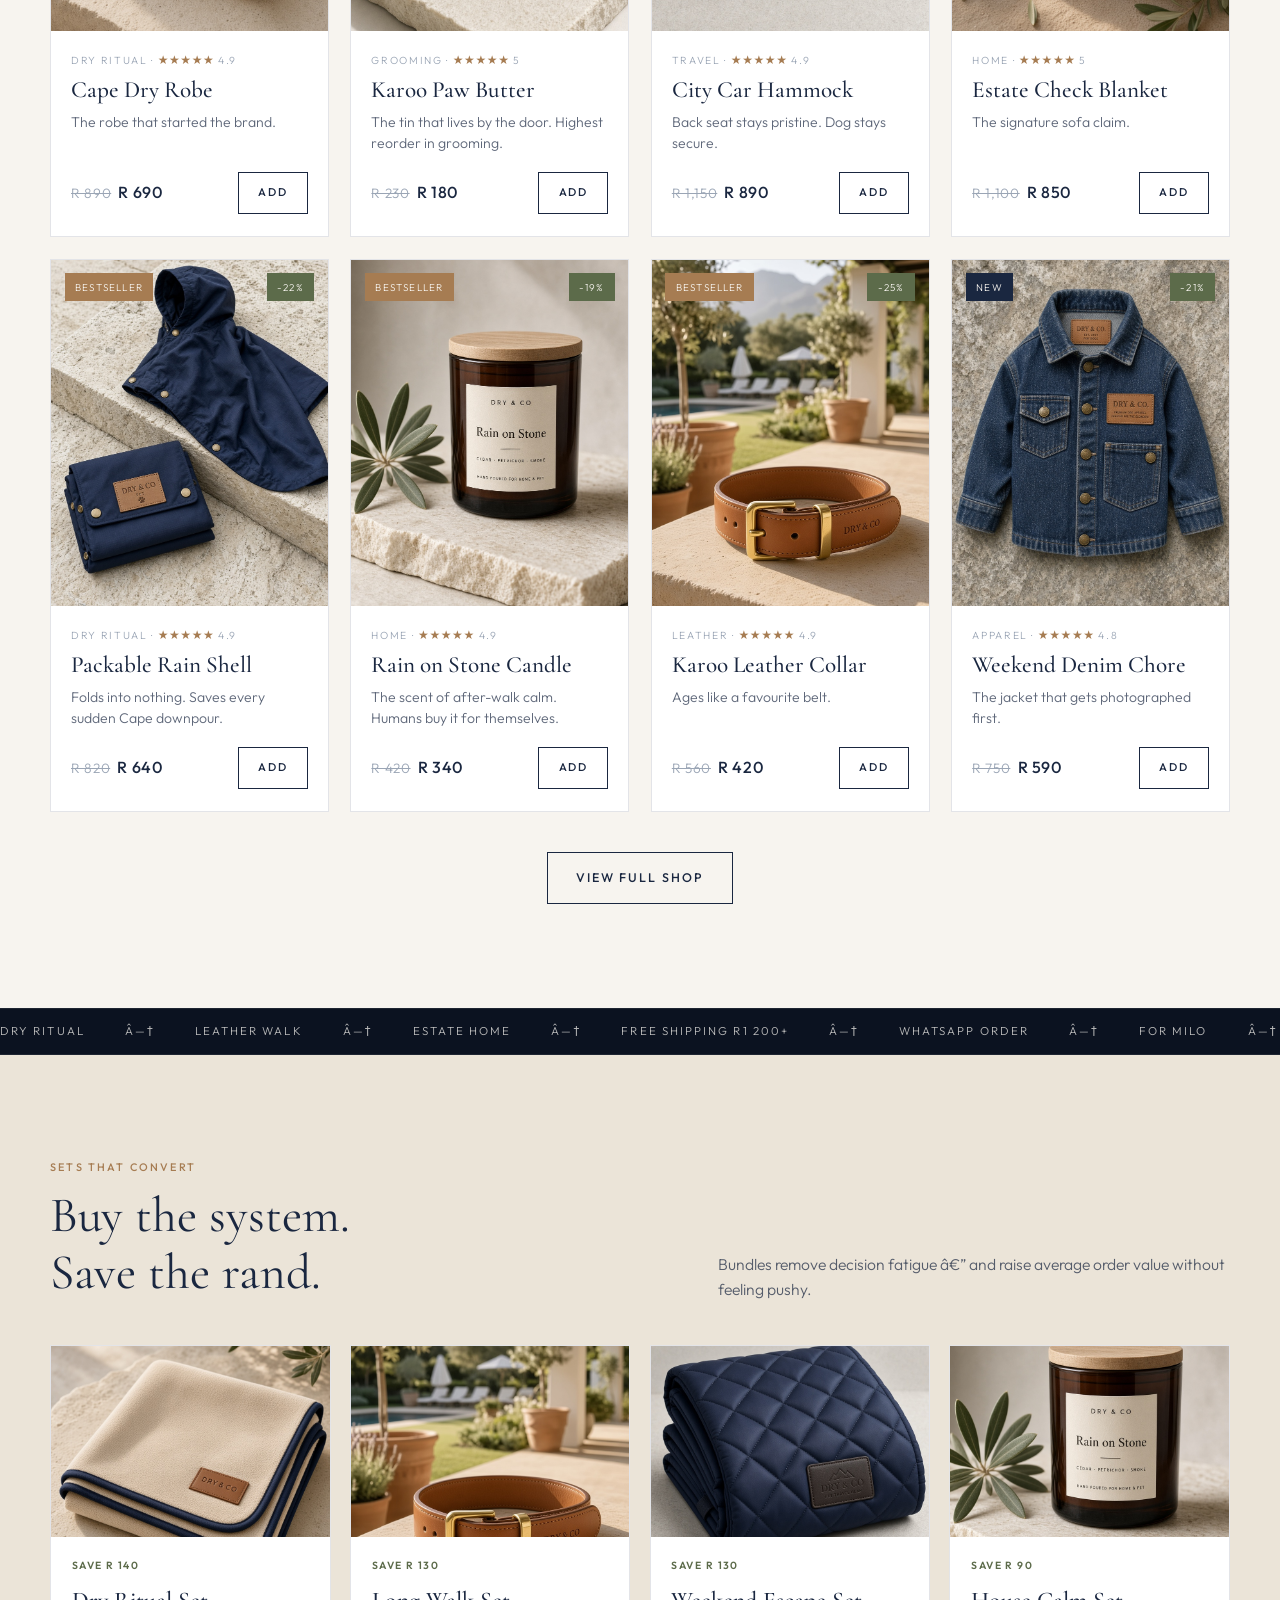
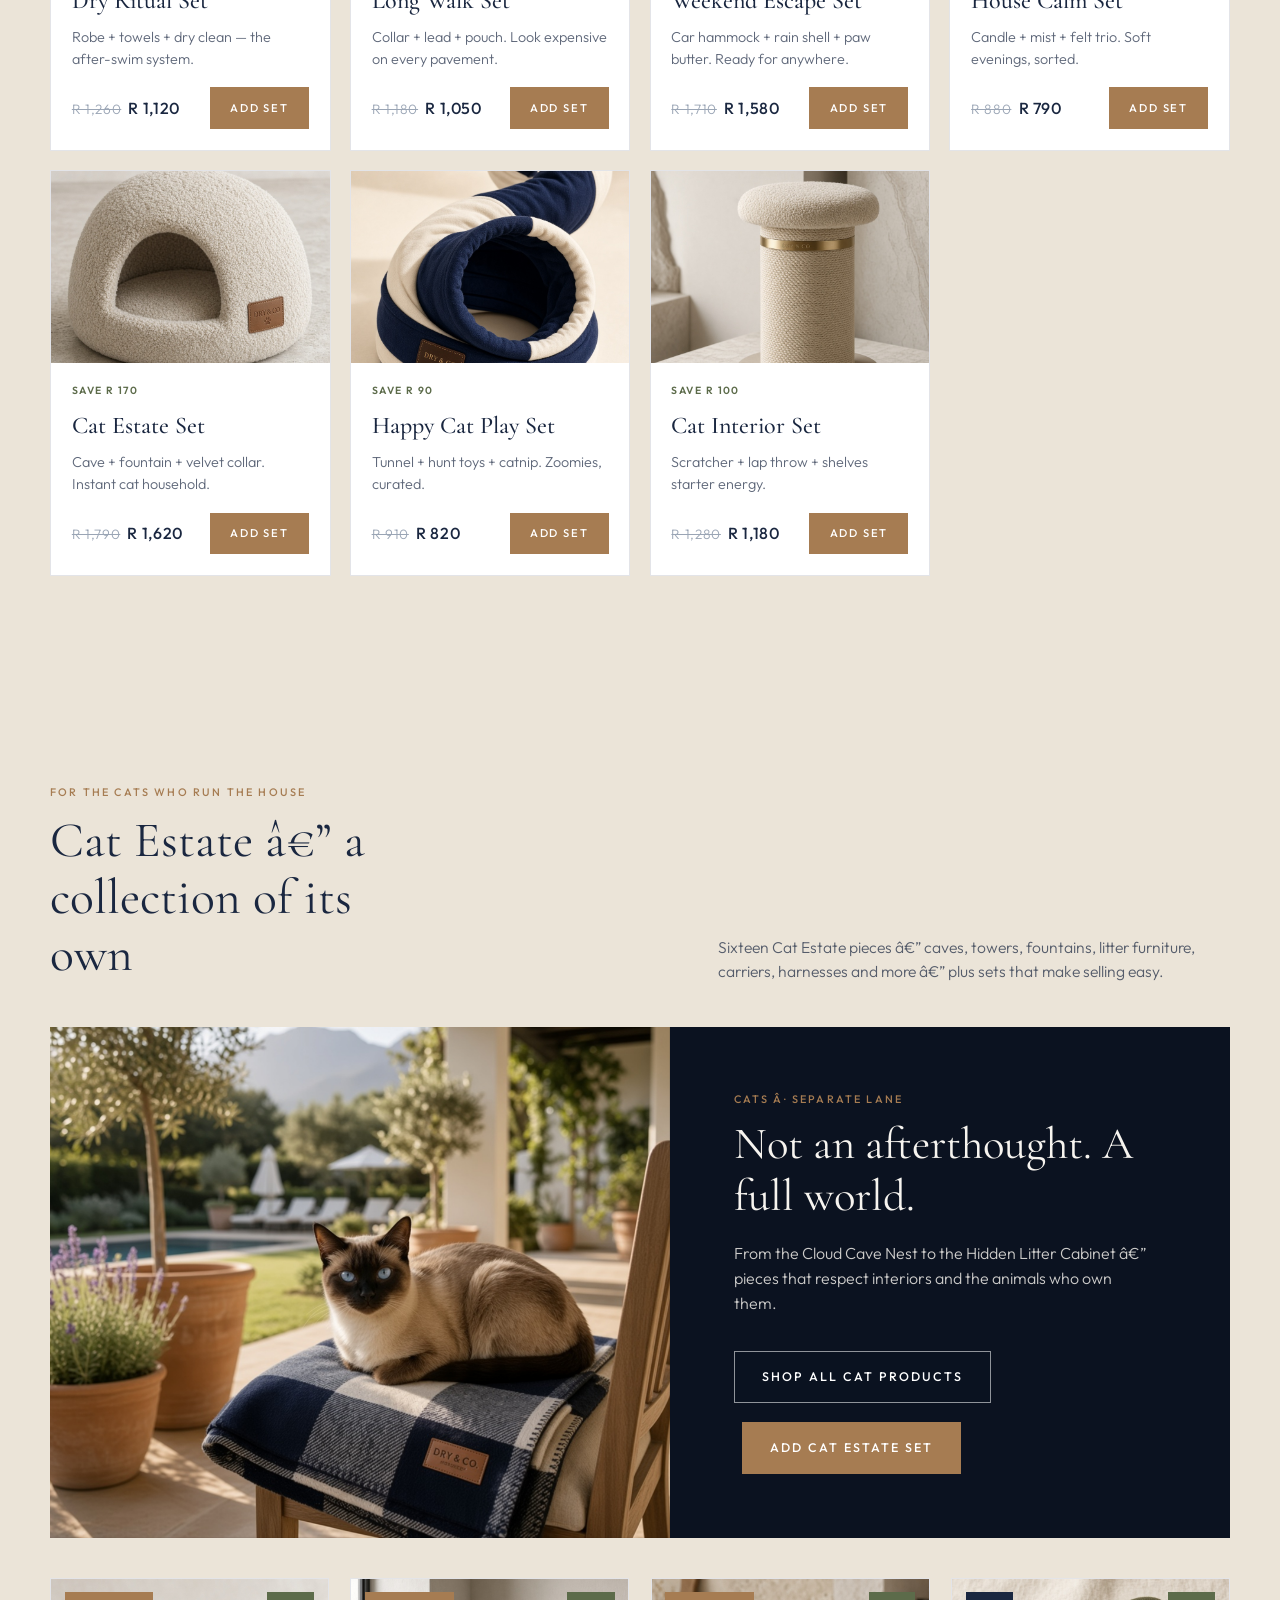
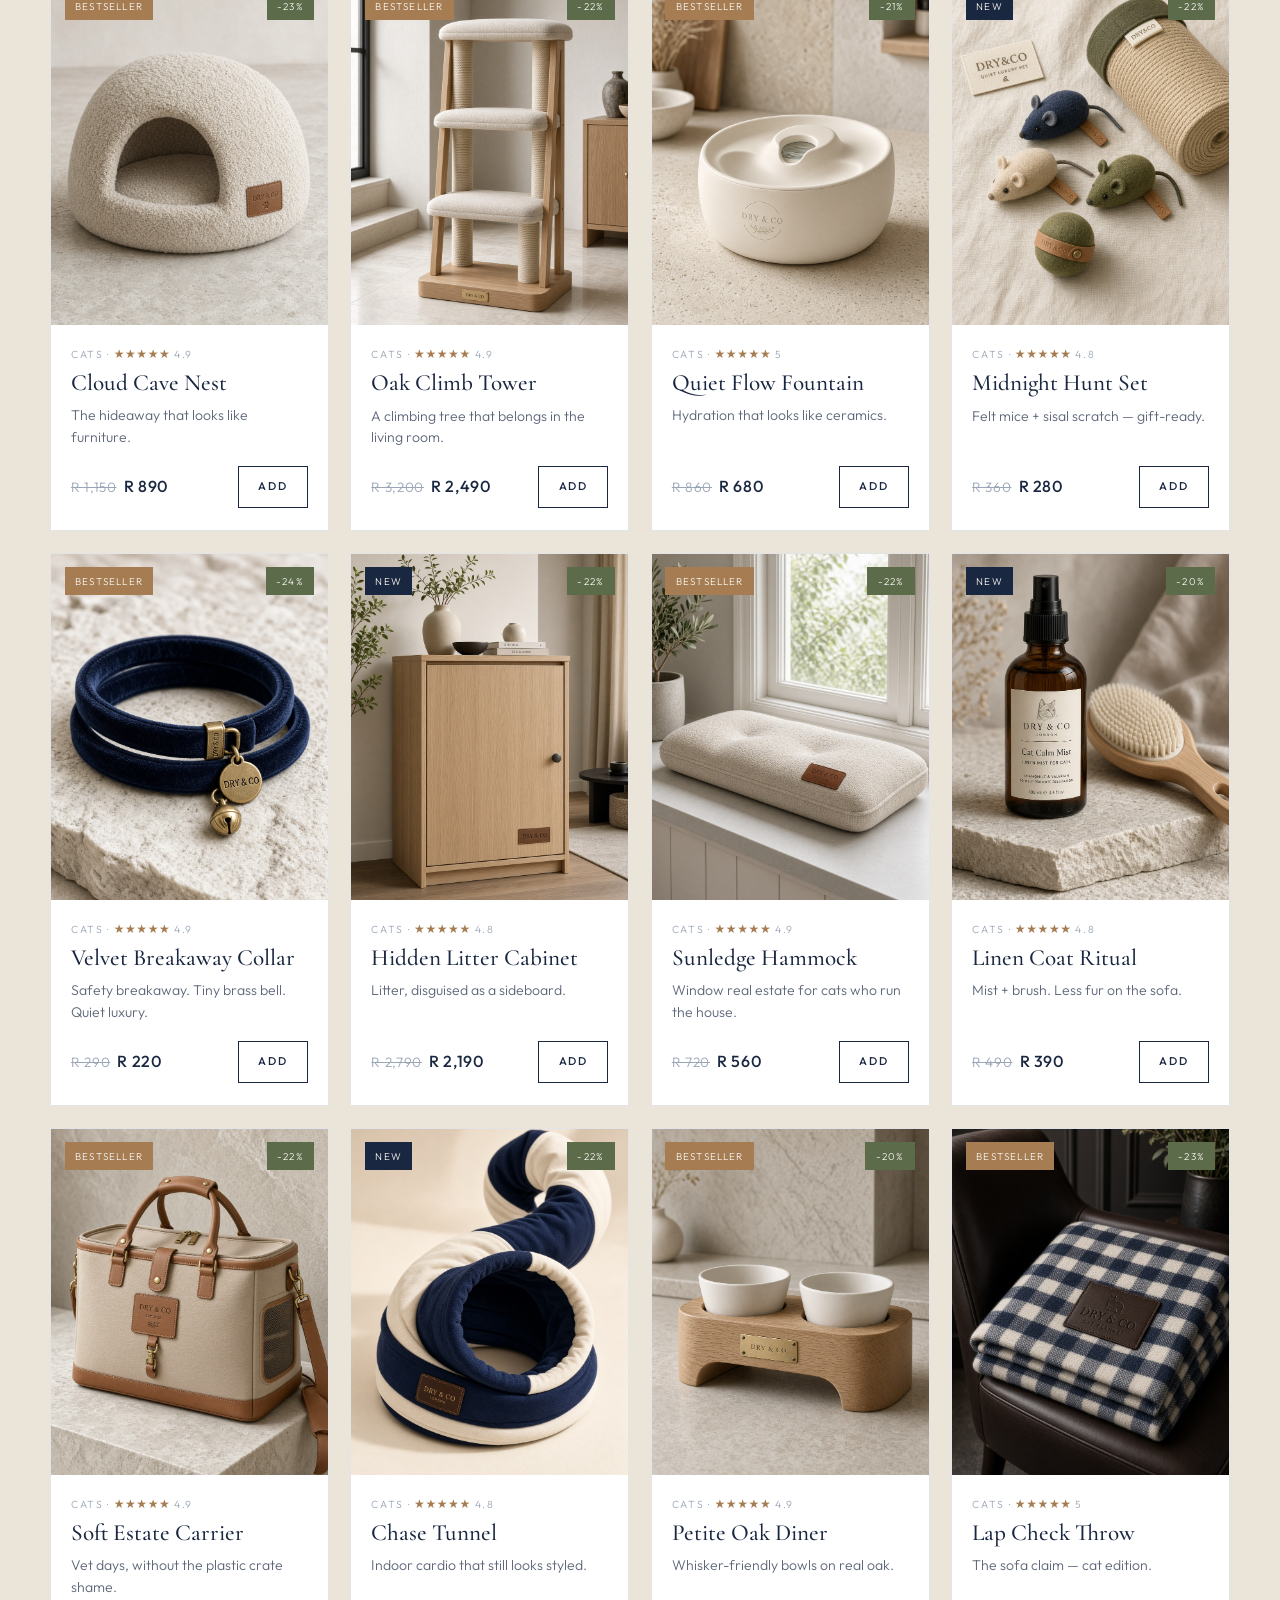
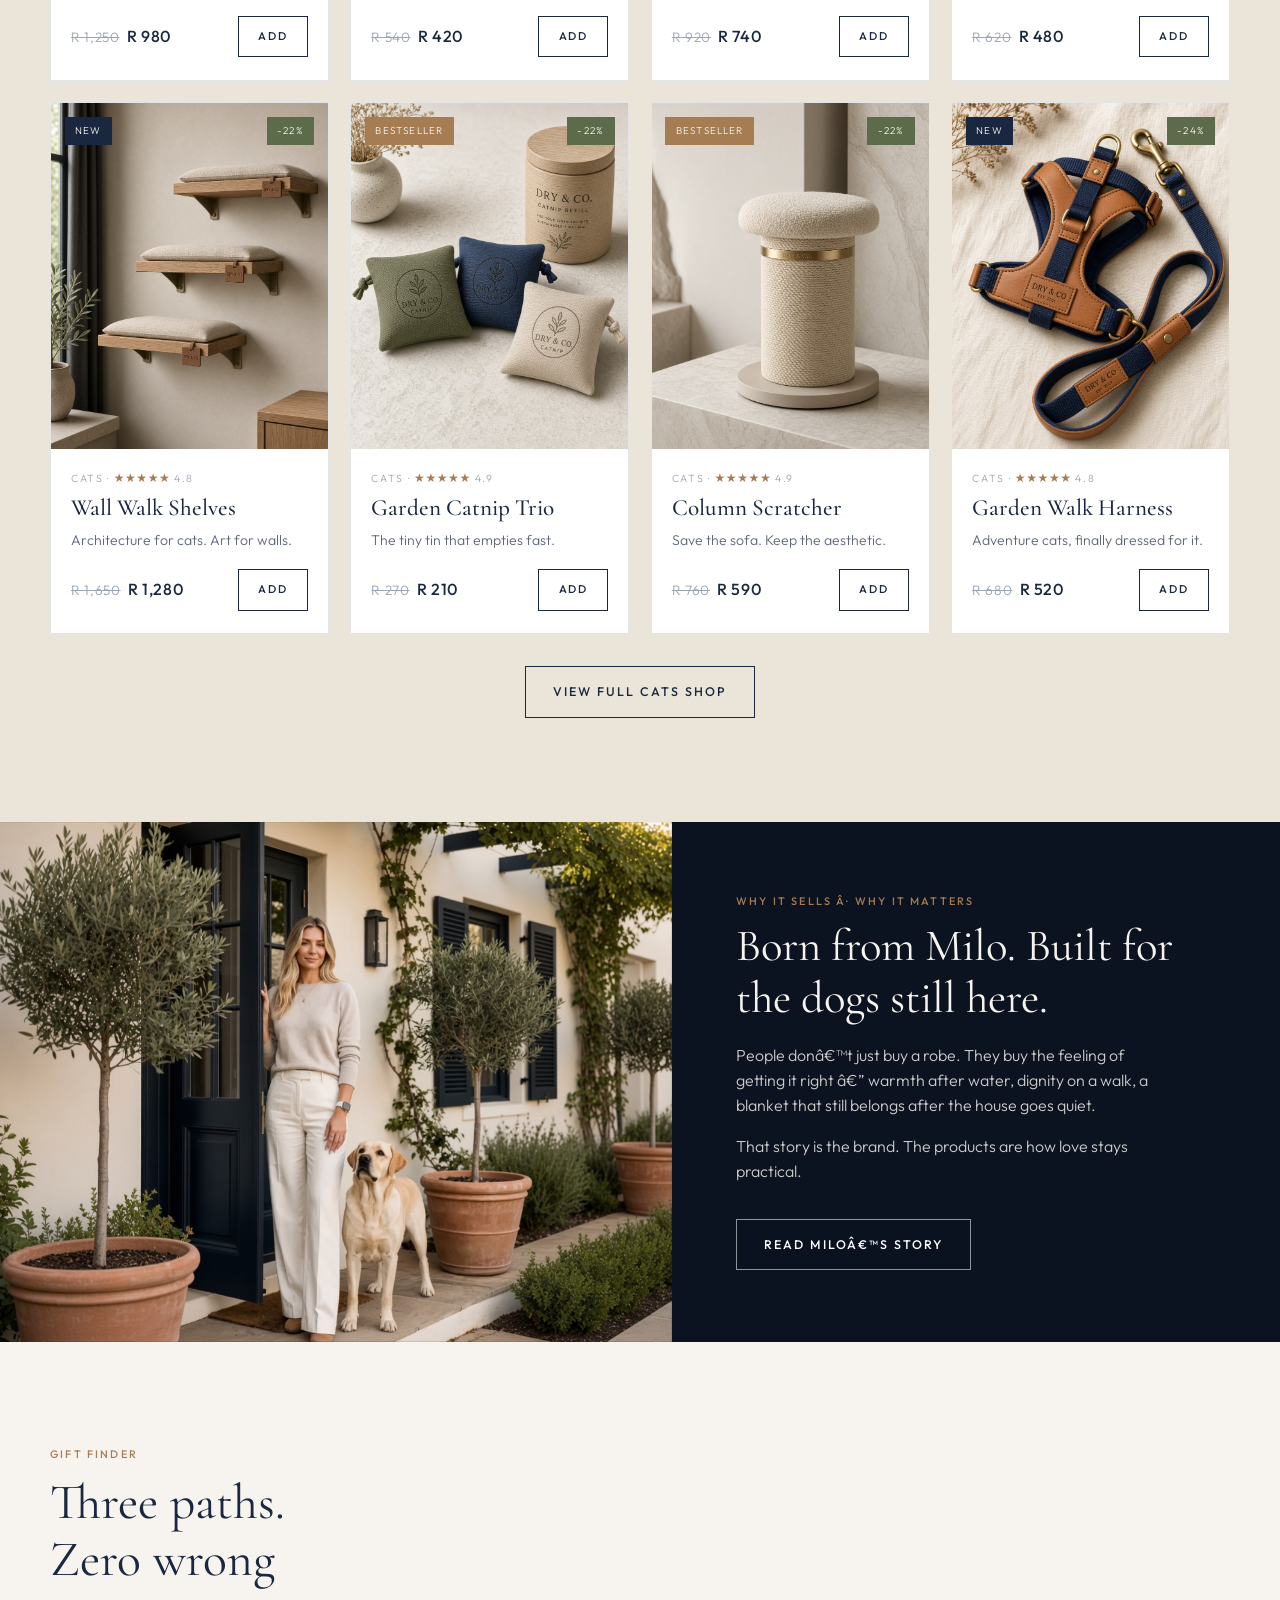
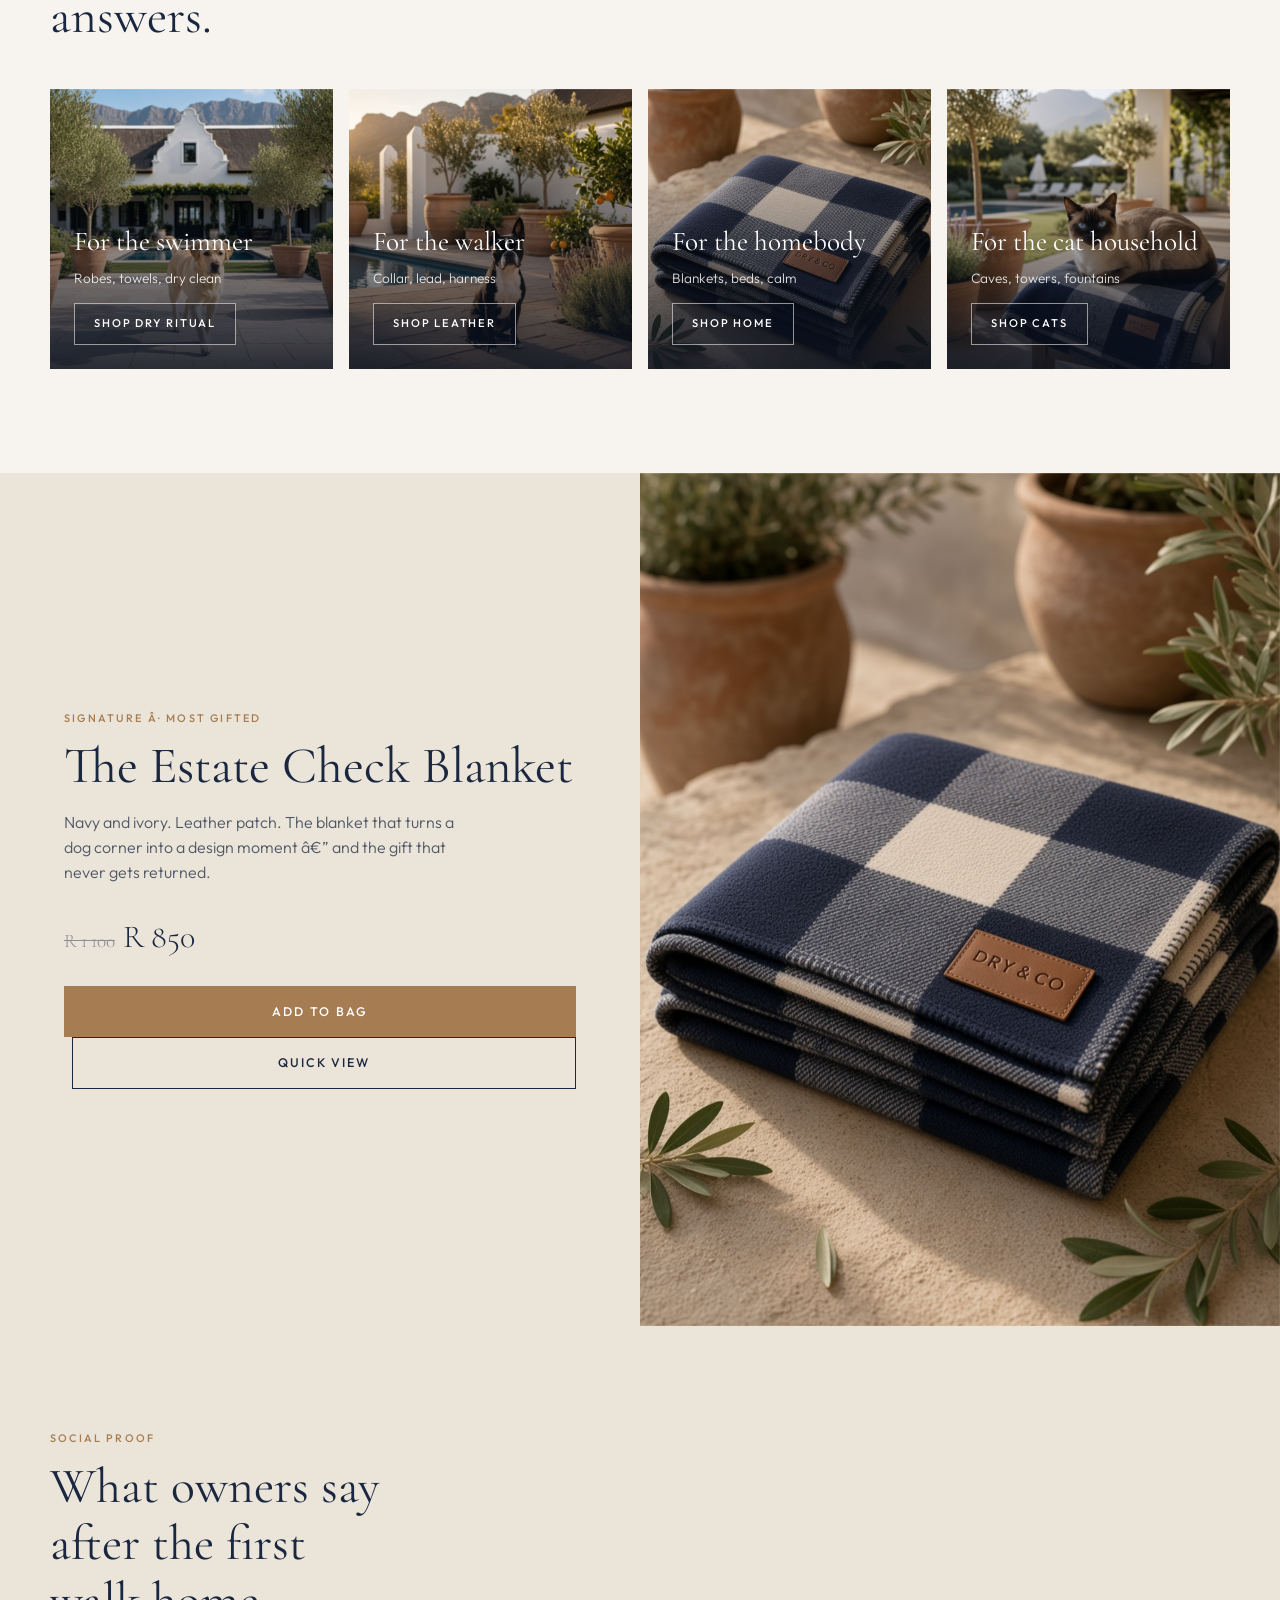
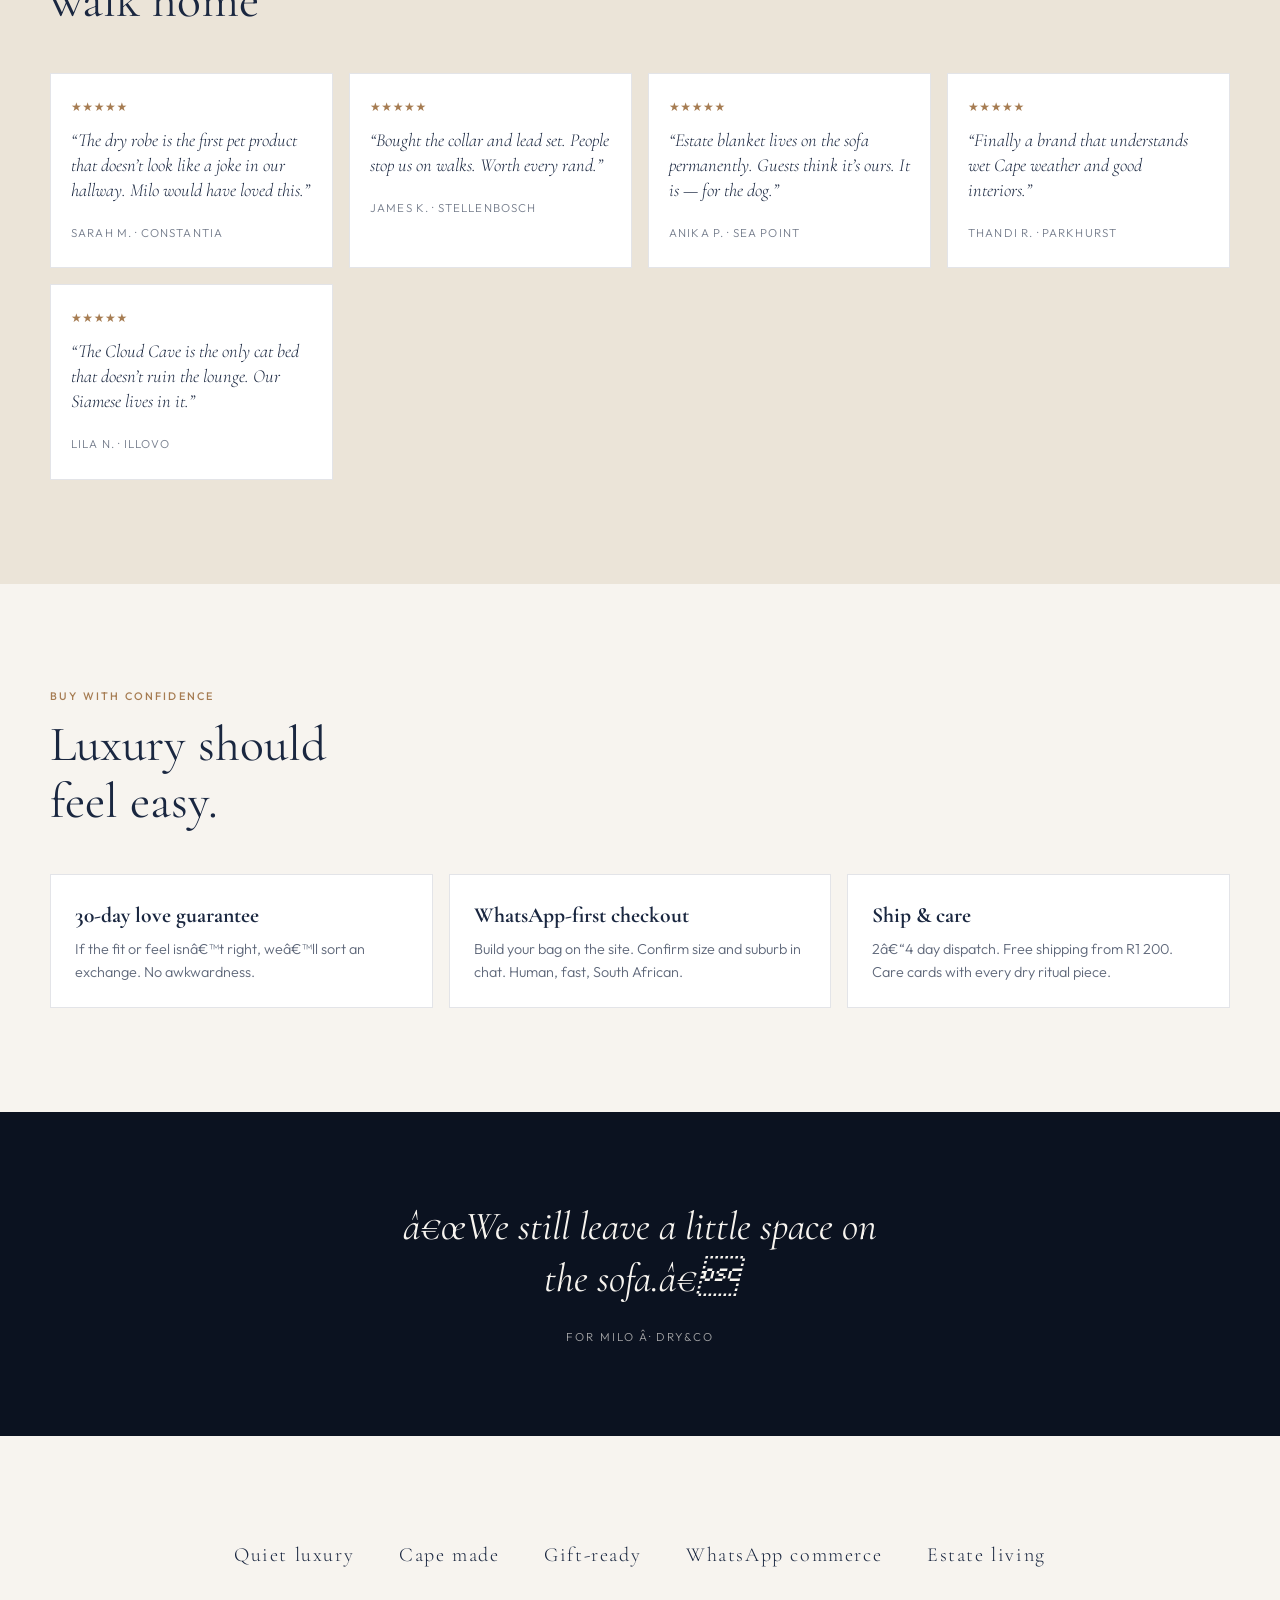
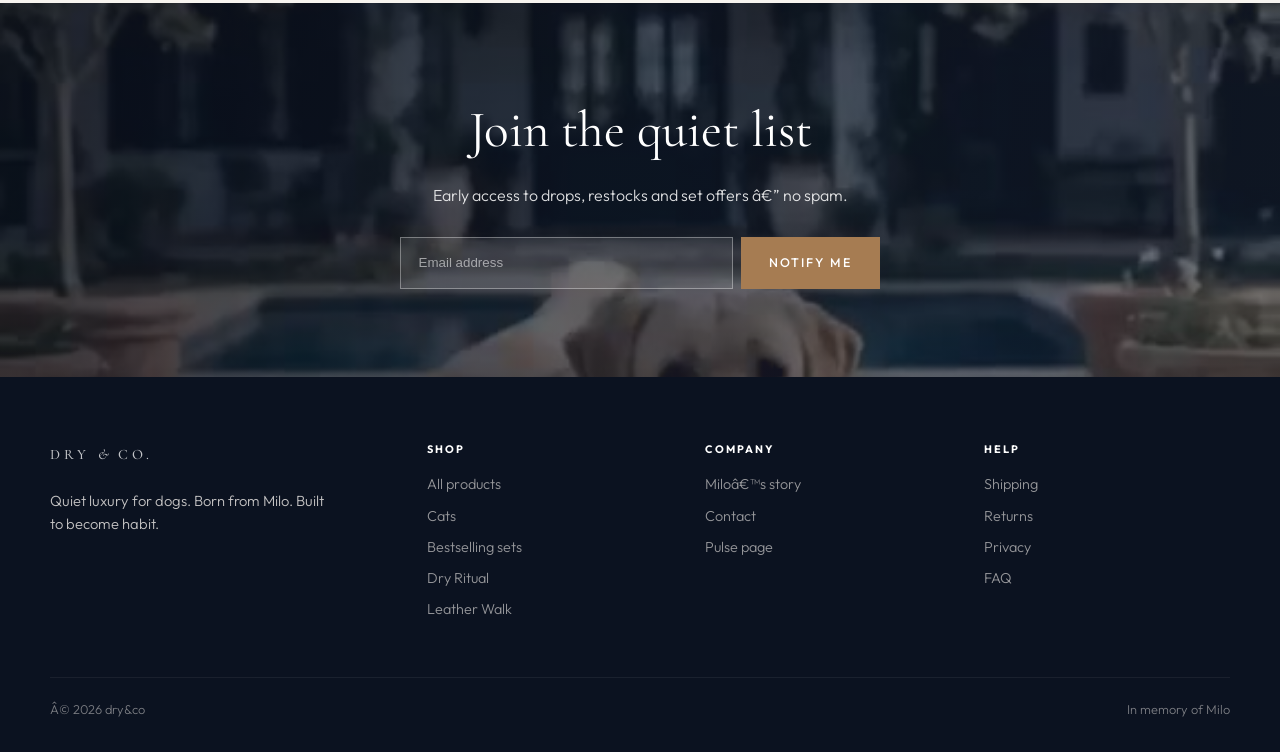
==== commit 9a38439a: "Crisp 2560px hero and remove backdrop blur softening homepage" ====
--- a/index.html
+++ b/index.html
@@ -1,20 +1,20 @@
-<!DOCTYPE html>
+﻿<!DOCTYPE html>
 <html lang="en-ZA">
 <head>
   <meta charset="UTF-8">
   <meta name="viewport" content="width=device-width, initial-scale=1">
-  <title>dry&co — Quiet luxury dogs actually wear</title>
-  <meta name="description" content="dry&co — Cape-born luxury for dogs. Dry robes, leather walks, estate blankets. Free shipping over R1 200. Order on WhatsApp.">
-  <meta property="og:title" content="dry&co — Quiet luxury for you & your dog">
-  <meta property="og:description" content="The Dry Ritual. Leather that ages. Blankets that look like home. Born from Milo’s story.">
-  <meta property="og:image" content="assets/images/hero-sharp.png">
-  <link rel="icon" href="data:image/svg+xml,<svg xmlns='http://www.w3.org/2000/svg' viewBox='0 0 100 100'><text y='.9em' font-size='80'>◆</text></svg>">
-  <link rel="stylesheet" href="assets/css/styles.css">
-  <link rel="stylesheet" href="assets/css/brand-pro.css">
+  <title>dry&co â€” Quiet luxury dogs actually wear</title>
+  <meta name="description" content="dry&co â€” Cape-born luxury for dogs. Dry robes, leather walks, estate blankets. Free shipping over R1 200. Order on WhatsApp.">
+  <meta property="og:title" content="dry&co â€” Quiet luxury for you & your dog">
+  <meta property="og:description" content="The Dry Ritual. Leather that ages. Blankets that look like home. Born from Miloâ€™s story.">
+  <meta property="og:image" content="assets/images/hero-home.png">
+  <link rel="icon" href="data:image/svg+xml,<svg xmlns='http://www.w3.org/2000/svg' viewBox='0 0 100 100'><text y='.9em' font-size='80'>â—†</text></svg>">
+  <link rel="stylesheet" href="assets/css/styles.css?v=3">
+  <link rel="stylesheet" href="assets/css/brand-pro.css?v=3">
 </head>
 <body>
   <div class="announce">
-    Free shipping over R1 200 · Ships SA-wide in 2–4 days
+    Free shipping over R1 200 Â· Ships SA-wide in 2â€“4 days
     <a href="shop.html#shop">Shop bestsellers</a>
   </div>
 
@@ -42,19 +42,19 @@
   <main>
     <section class="hero">
       <div class="hero-media">
-        <img src="assets/images/hero-sharp.png" alt="Woman and Labrador at a Cape estate doorway" width="1920" height="1080" decoding="async" fetchpriority="high">
+        <img src="assets/images/hero-home.png?v=3" alt="Woman and Labrador at a Cape estate doorway" width="2560" height="1440" decoding="async" fetchpriority="high">
       </div>
       <div class="container hero-content">
-        <span class="eyebrow">Cape-born · Loved worldwide in spirit</span>
+        <span class="eyebrow">Cape-born Â· Loved worldwide in spirit</span>
         <h1>Make the ordinary<br>feel <em>unforgettable</em></h1>
-        <p class="hero-lead">dry&amp;co is quiet luxury for dogs — drying rituals, leather that ages, blankets that belong on the sofa. Designed to look expensive. Priced to become habit.</p>
+        <p class="hero-lead">dry&amp;co is quiet luxury for dogs â€” drying rituals, leather that ages, blankets that belong on the sofa. Designed to look expensive. Priced to become habit.</p>
         <div class="hero-cta">
           <a class="btn btn-primary" href="shop.html#shop">Shop the collection</a>
           <a class="btn btn-ghost" href="#bundles">Shop bestselling sets</a>
         </div>
         <div class="hero-stats">
-          <div><strong>4.9★</strong><span>Average rating</span></div>
-          <div><strong>2–4</strong><span>Day SA shipping</span></div>
+          <div><strong>4.9â˜…</strong><span>Average rating</span></div>
+          <div><strong>2â€“4</strong><span>Day SA shipping</span></div>
           <div><strong>R1.2k</strong><span>Free shipping from</span></div>
         </div>
       </div>
@@ -71,10 +71,10 @@
       <div class="container">
         <div class="section-head reveal">
           <div>
-          <div class="kicker">Bestsellers · The ones that move</div>
+          <div class="kicker">Bestsellers Â· The ones that move</div>
           <h2>New icons. Same quiet flex.</h2>
         </div>
-        <p>Eight proven sellers — robes, paw butter, car hammock, candle, denim and more. Tap any card for quick view.</p>
+        <p>Eight proven sellers â€” robes, paw butter, car hammock, candle, denim and more. Tap any card for quick view.</p>
         </div>
         <div class="product-grid product-grid--hot" id="home-featured-grid"></div>
         <div style="text-align:center;margin-top:2.5rem" class="reveal">
@@ -85,18 +85,18 @@
 
     <div class="marquee" aria-hidden="true">
       <div class="marquee-track">
-        <span>Dry Ritual</span><span>◆</span>
-        <span>Leather Walk</span><span>◆</span>
-        <span>Estate Home</span><span>◆</span>
-        <span>Free shipping R1 200+</span><span>◆</span>
-        <span>WhatsApp order</span><span>◆</span>
-        <span>For Milo</span><span>◆</span>
-        <span>Dry Ritual</span><span>◆</span>
-        <span>Leather Walk</span><span>◆</span>
-        <span>Estate Home</span><span>◆</span>
-        <span>Free shipping R1 200+</span><span>◆</span>
-        <span>WhatsApp order</span><span>◆</span>
-        <span>For Milo</span><span>◆</span>
+        <span>Dry Ritual</span><span>â—†</span>
+        <span>Leather Walk</span><span>â—†</span>
+        <span>Estate Home</span><span>â—†</span>
+        <span>Free shipping R1 200+</span><span>â—†</span>
+        <span>WhatsApp order</span><span>â—†</span>
+        <span>For Milo</span><span>â—†</span>
+        <span>Dry Ritual</span><span>â—†</span>
+        <span>Leather Walk</span><span>â—†</span>
+        <span>Estate Home</span><span>â—†</span>
+        <span>Free shipping R1 200+</span><span>â—†</span>
+        <span>WhatsApp order</span><span>â—†</span>
+        <span>For Milo</span><span>â—†</span>
       </div>
     </div>
 
@@ -107,7 +107,7 @@
             <div class="kicker">Sets that convert</div>
             <h2>Buy the system. Save the rand.</h2>
           </div>
-          <p>Bundles remove decision fatigue — and raise average order value without feeling pushy.</p>
+          <p>Bundles remove decision fatigue â€” and raise average order value without feeling pushy.</p>
         </div>
         <div class="bundle-grid" id="bundle-grid"></div>
       </div>
@@ -118,18 +118,18 @@
         <div class="section-head reveal">
           <div>
             <div class="kicker">For the cats who run the house</div>
-            <h2>Cat Estate — a collection of its own</h2>
-          </div>
-          <p>Sixteen Cat Estate pieces — caves, towers, fountains, litter furniture, carriers, harnesses and more — plus sets that make selling easy.</p>
+            <h2>Cat Estate â€” a collection of its own</h2>
+          </div>
+          <p>Sixteen Cat Estate pieces â€” caves, towers, fountains, litter furniture, carriers, harnesses and more â€” plus sets that make selling easy.</p>
         </div>
         <div class="story" style="margin-bottom:2.5rem;background:var(--navy-deep)">
           <div class="story-media" style="min-height:360px">
             <img src="assets/images/cats-lifestyle-sharp.png" alt="Cat on dry&co estate blanket">
           </div>
           <div class="story-copy">
-            <div class="kicker" style="color:#a67c52">Cats · Separate lane</div>
+            <div class="kicker" style="color:#a67c52">Cats Â· Separate lane</div>
             <h2>Not an afterthought. A full world.</h2>
-            <p>From the Cloud Cave Nest to the Hidden Litter Cabinet — pieces that respect interiors and the animals who own them.</p>
+            <p>From the Cloud Cave Nest to the Hidden Litter Cabinet â€” pieces that respect interiors and the animals who own them.</p>
             <a class="btn btn-ghost" href="shop.html#cats">Shop all cat products</a>
             <button class="btn btn-leather" data-add-bundle="bundle-cats" style="margin-left:0.5rem" type="button">Add Cat Estate Set</button>
           </div>
@@ -146,11 +146,11 @@
         <img src="assets/images/story-lab-sharp.png" alt="Labrador at Cape doorway">
       </div>
       <div class="story-copy">
-        <div class="kicker" style="color:#a67c52">Why it sells · Why it matters</div>
+        <div class="kicker" style="color:#a67c52">Why it sells Â· Why it matters</div>
         <h2>Born from Milo. Built for the dogs still here.</h2>
-        <p>People don’t just buy a robe. They buy the feeling of getting it right — warmth after water, dignity on a walk, a blanket that still belongs after the house goes quiet.</p>
+        <p>People donâ€™t just buy a robe. They buy the feeling of getting it right â€” warmth after water, dignity on a walk, a blanket that still belongs after the house goes quiet.</p>
         <p>That story is the brand. The products are how love stays practical.</p>
-        <a class="btn btn-ghost" href="about.html#milo">Read Milo’s story</a>
+        <a class="btn btn-ghost" href="about.html#milo">Read Miloâ€™s story</a>
       </div>
     </section>
 
@@ -201,9 +201,9 @@
 
     <section class="featured" id="signature">
       <div class="featured-copy reveal">
-        <div class="kicker">Signature · Most gifted</div>
+        <div class="kicker">Signature Â· Most gifted</div>
         <h2>The Estate Check Blanket</h2>
-        <p>Navy and ivory. Leather patch. The blanket that turns a dog corner into a design moment — and the gift that never gets returned.</p>
+        <p>Navy and ivory. Leather patch. The blanket that turns a dog corner into a design moment â€” and the gift that never gets returned.</p>
         <div class="featured-price"><s style="opacity:.45;font-size:1.2rem;margin-right:.5rem">R 1 100</s>R 850</div>
         <button class="btn btn-leather" data-add="check-blanket">Add to bag</button>
         <button class="btn btn-outline" data-quick="check-blanket" style="margin-left:.5rem">Quick view</button>
@@ -236,7 +236,7 @@
         <div class="guarantee">
           <article class="reveal">
             <h3>30-day love guarantee</h3>
-            <p>If the fit or feel isn’t right, we’ll sort an exchange. No awkwardness.</p>
+            <p>If the fit or feel isnâ€™t right, weâ€™ll sort an exchange. No awkwardness.</p>
           </article>
           <article class="reveal">
             <h3>WhatsApp-first checkout</h3>
@@ -244,15 +244,15 @@
           </article>
           <article class="reveal">
             <h3>Ship &amp; care</h3>
-            <p>2–4 day dispatch. Free shipping from R1 200. Care cards with every dry ritual piece.</p>
+            <p>2â€“4 day dispatch. Free shipping from R1 200. Care cards with every dry ritual piece.</p>
           </article>
         </div>
       </div>
     </section>
 
     <section class="quote-band" id="words">
-      <blockquote>“We still leave a little space on the sofa.”</blockquote>
-      <cite>For Milo · dry&amp;co</cite>
+      <blockquote>â€œWe still leave a little space on the sofa.â€</blockquote>
+      <cite>For Milo Â· dry&amp;co</cite>
     </section>
 
     <section class="section" style="padding-bottom:2rem">
@@ -270,7 +270,7 @@
     <section class="cta-band" id="list">
       <div class="container">
         <h2>Join the quiet list</h2>
-        <p>Early access to drops, restocks and set offers — no spam.</p>
+        <p>Early access to drops, restocks and set offers â€” no spam.</p>
         <form class="newsletter" data-newsletter>
           <input type="email" required placeholder="Email address" aria-label="Email">
           <button class="btn btn-leather" type="submit">Notify me</button>
@@ -296,7 +296,7 @@
         </div>
         <div>
           <h4>Company</h4>
-          <a href="about.html#milo">Milo’s story</a>
+          <a href="about.html#milo">Miloâ€™s story</a>
           <a href="contact.html#contact">Contact</a>
           <a href="pulse.html">Pulse page</a>
         </div>
@@ -309,7 +309,7 @@
         </div>
       </div>
       <div class="footer-bottom">
-        <span>© 2026 dry&amp;co</span>
+        <span>Â© 2026 dry&amp;co</span>
         <span>In memory of Milo</span>
       </div>
     </div>
@@ -324,14 +324,14 @@
   <aside class="cart-drawer" aria-label="Shopping bag">
     <div class="cart-head">
       <h3>Your bag</h3>
-      <button data-close-cart aria-label="Close">✕</button>
+      <button data-close-cart aria-label="Close">âœ•</button>
     </div>
     <div class="ship-bar" data-ship-bar></div>
     <div class="cart-items"></div>
     <div class="cart-foot">
       <div class="cart-total"><span>Total</span><span data-cart-total>R 0</span></div>
       <button class="btn btn-primary btn-full" data-whatsapp-checkout>Order via WhatsApp</button>
-      <p style="font-size:0.75rem;margin-top:0.8rem;opacity:0.65;text-align:center">Free shipping over R1 200 · Confirm size in chat</p>
+      <p style="font-size:0.75rem;margin-top:0.8rem;opacity:0.65;text-align:center">Free shipping over R1 200 Â· Confirm size in chat</p>
     </div>
   </aside>
 
--- a/assets/css/styles.css
+++ b/assets/css/styles.css
@@ -89,7 +89,7 @@
 .btn-ghost {
   border-color: rgba(255,255,255,0.55);
   color: var(--white);
-  backdrop-filter: blur(6px);
+  background: rgba(11,18,32,0.25);
 }
 
 .btn-ghost:hover {
@@ -131,8 +131,9 @@
 
 .site-header.scrolled,
 .site-header.solid {
-  background: rgba(247, 244, 239, 0.92);
-  backdrop-filter: blur(14px);
+  background: rgba(247, 244, 239, 0.97);
+  backdrop-filter: none;
+  -webkit-backdrop-filter: none;
   box-shadow: 0 1px 0 var(--line);
 }
 
@@ -237,27 +238,34 @@
   position: absolute;
   inset: 0;
   z-index: 0;
+  /* Prevent browser from softening scaled photos */
+  transform: translateZ(0);
 }
 
 .hero-media img {
   width: 100%;
   height: 100%;
   object-fit: cover;
-  object-position: center 30%;
-  transform: none;
-  filter: none;
+  object-position: center 28%;
+  transform: translateZ(0);
+  filter: none !important;
+  -webkit-filter: none !important;
   image-rendering: auto;
+  -ms-interpolation-mode: nearest-neighbor;
   -webkit-backface-visibility: hidden;
   backface-visibility: hidden;
+  will-change: auto;
 }
 
 .hero-media::after {
   content: "";
   position: absolute;
   inset: 0;
+  pointer-events: none;
+  /* Lighter veil so the photo stays crisp and readable */
   background:
-    linear-gradient(180deg, rgba(11,18,32,0.22) 0%, rgba(11,18,32,0.08) 40%, rgba(11,18,32,0.58) 100%),
-    linear-gradient(90deg, rgba(11,18,32,0.28) 0%, transparent 50%);
+    linear-gradient(180deg, rgba(11,18,32,0.12) 0%, rgba(11,18,32,0.04) 45%, rgba(11,18,32,0.48) 100%),
+    linear-gradient(90deg, rgba(11,18,32,0.18) 0%, transparent 55%);
 }
 
 .hero-content {
@@ -444,7 +452,7 @@
   z-index: -1;
 }
 
-.collection-card:hover img { transform: scale(1.07); }
+.collection-card:hover img { transform: scale(1.02); }
 
 .collection-card .inner {
   position: absolute;
@@ -971,6 +979,10 @@
   width: 100%;
   height: 520px;
   object-fit: cover;
+  object-position: center;
+  image-rendering: auto;
+  -webkit-backface-visibility: hidden;
+  backface-visibility: hidden;
 }
 
 .prose h2 {
--- a/assets/css/brand-pro.css
+++ b/assets/css/brand-pro.css
@@ -1,4 +1,4 @@
-﻿/* dry&co â€” sellability layer */
+/* dry&co â€” sellability layer */
 
 .announce {
   position: fixed;
@@ -267,7 +267,7 @@
   z-index: -1;
 }
 
-.gift-card:hover img { transform: scale(1.06); }
+.gift-card:hover img { transform: scale(1.02); }
 
 .gift-card h3 {
   font-family: var(--font-display);
@@ -530,7 +530,9 @@
   z-index: 90;
   display: none;
   background: rgba(247,244,239,0.95);
-  backdrop-filter: blur(12px);
+  backdrop-filter: none;
+  -webkit-backdrop-filter: none;
+  background: rgba(247,244,239,0.98);
   border-top: 1px solid var(--line);
   padding: 0.75rem 1rem;
   gap: 0.6rem;
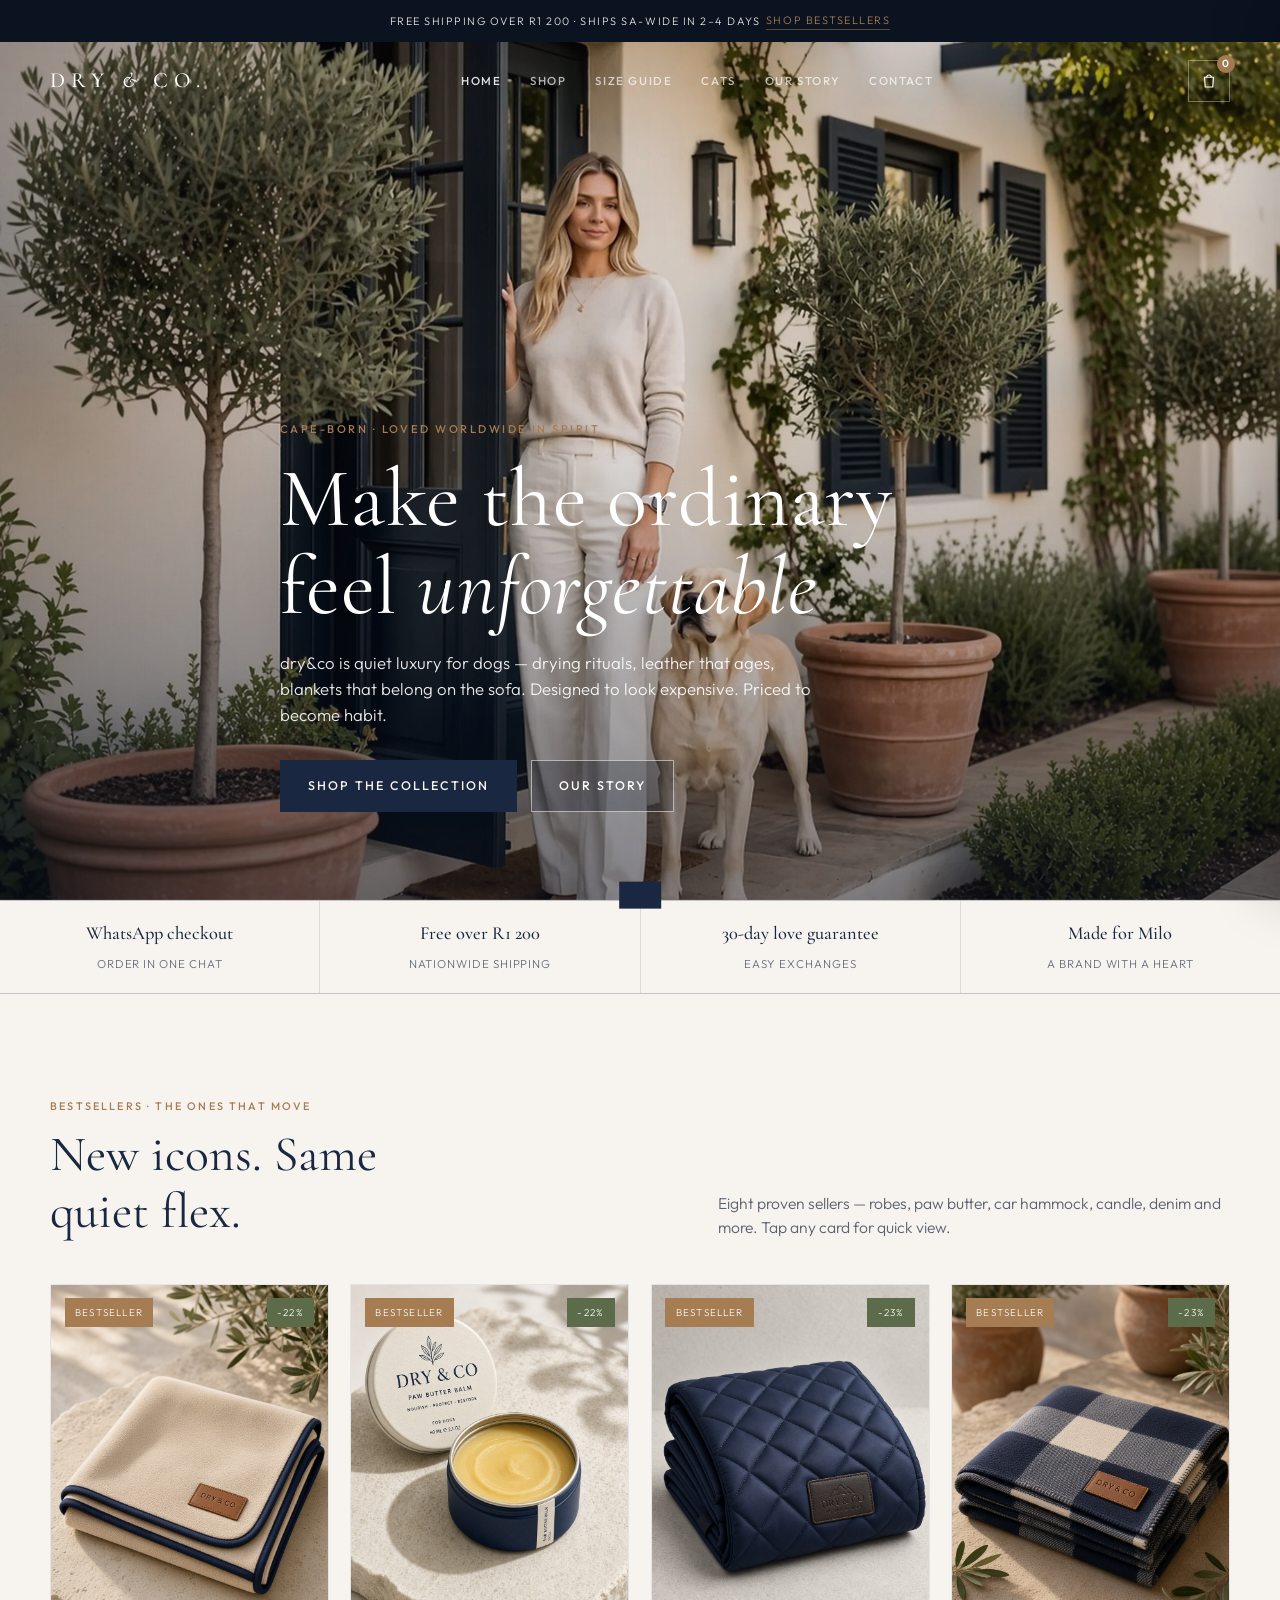
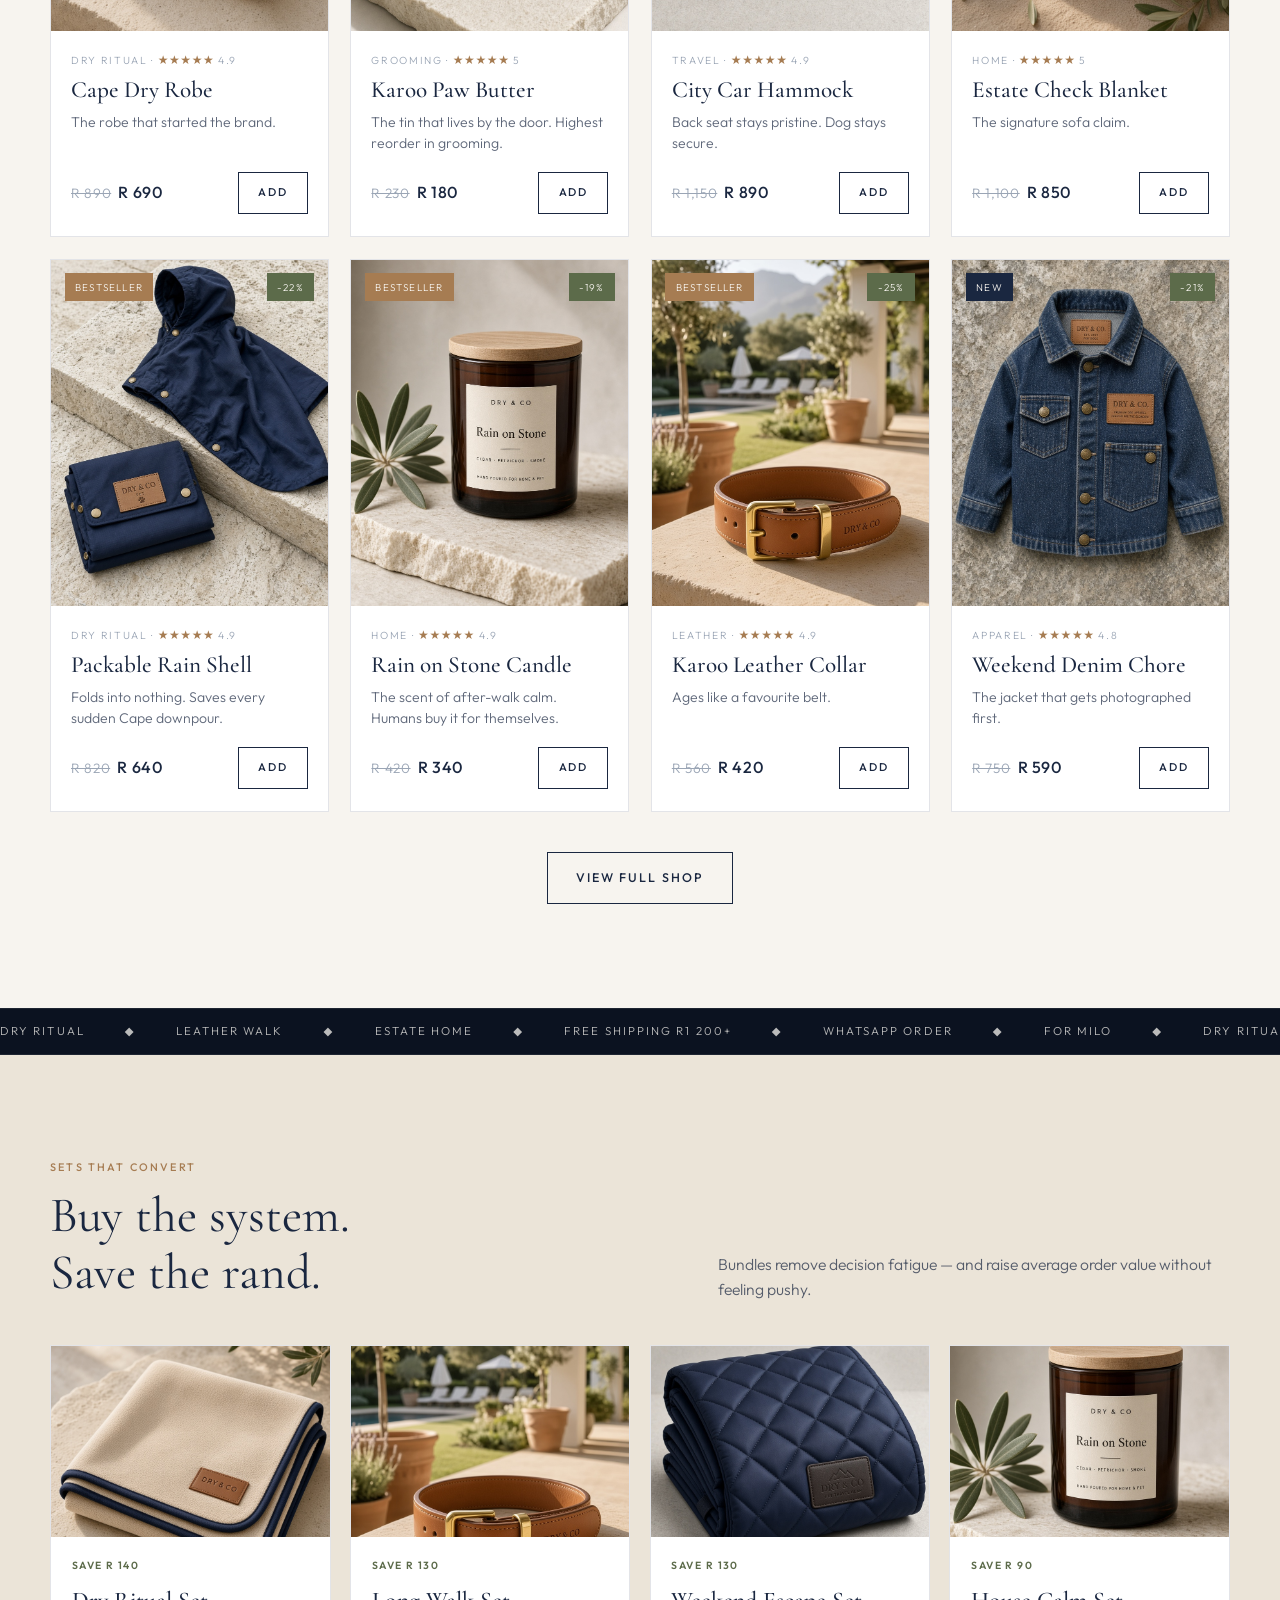
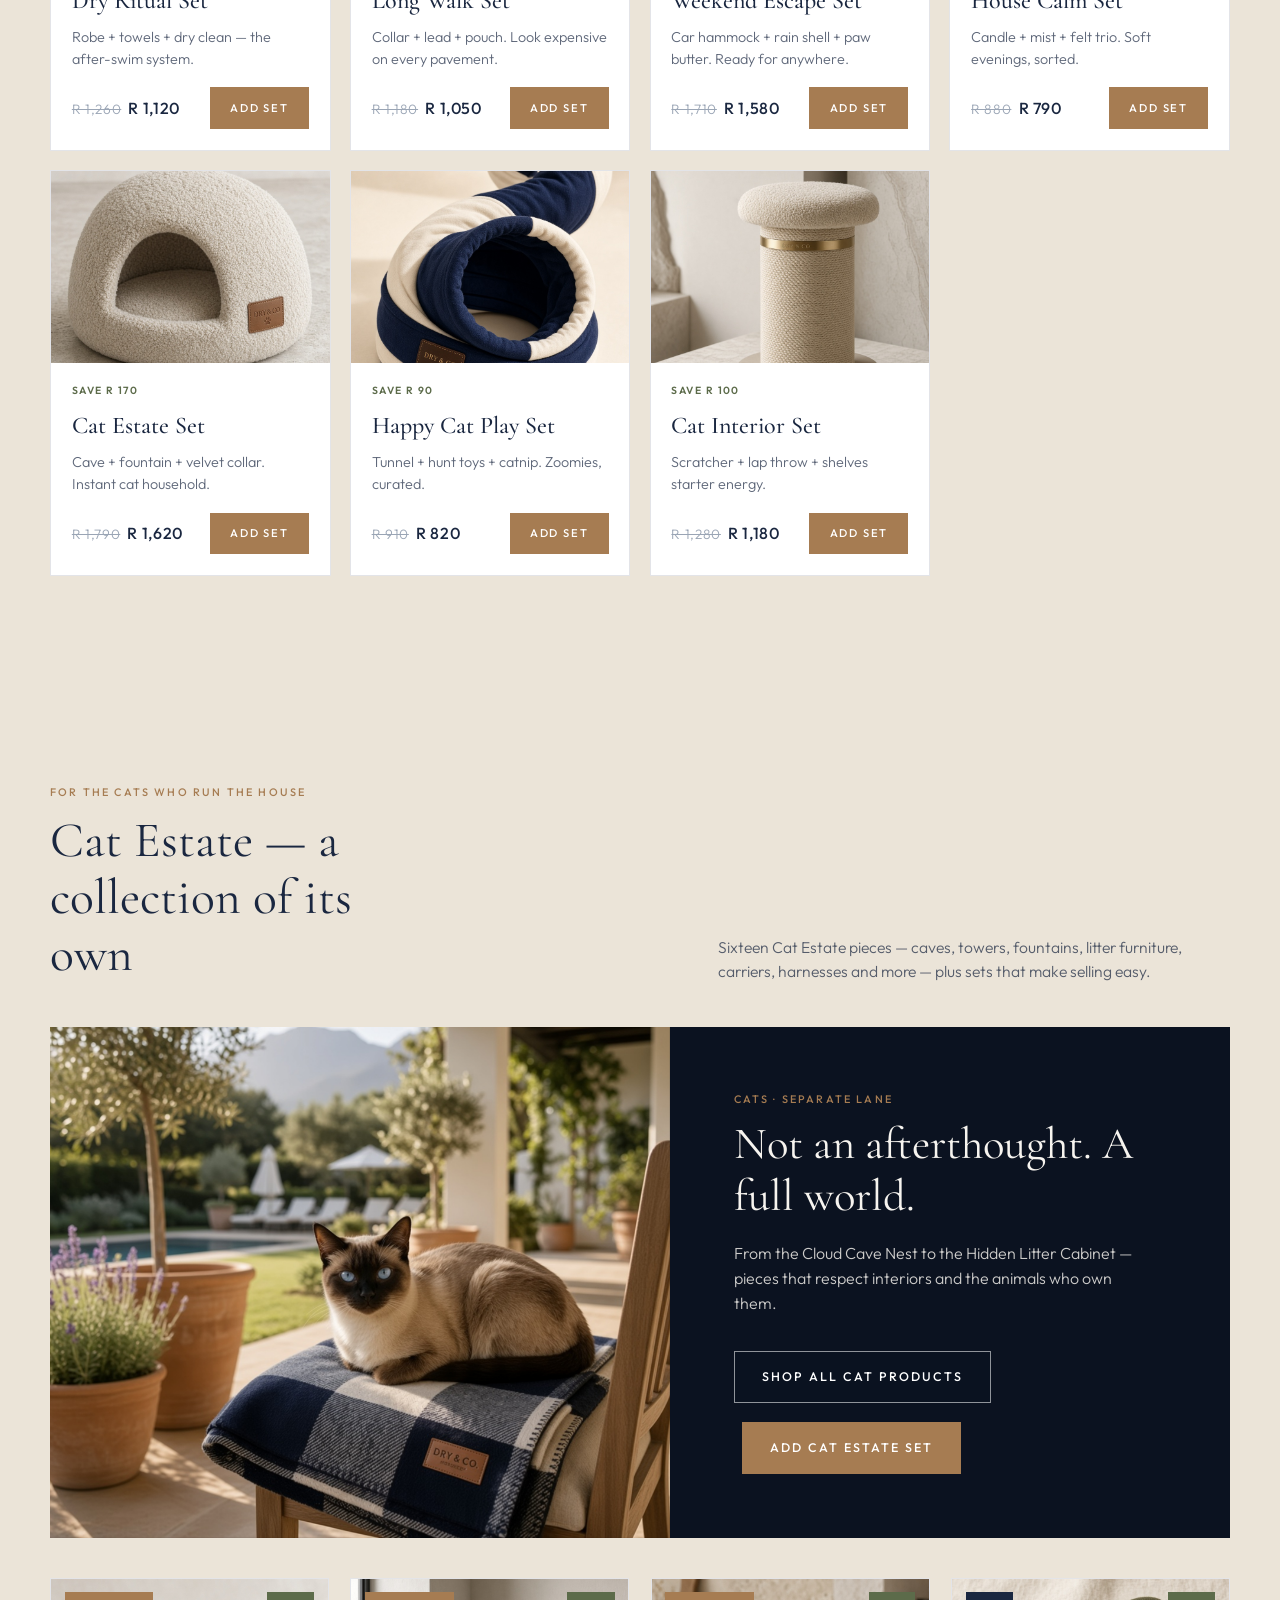
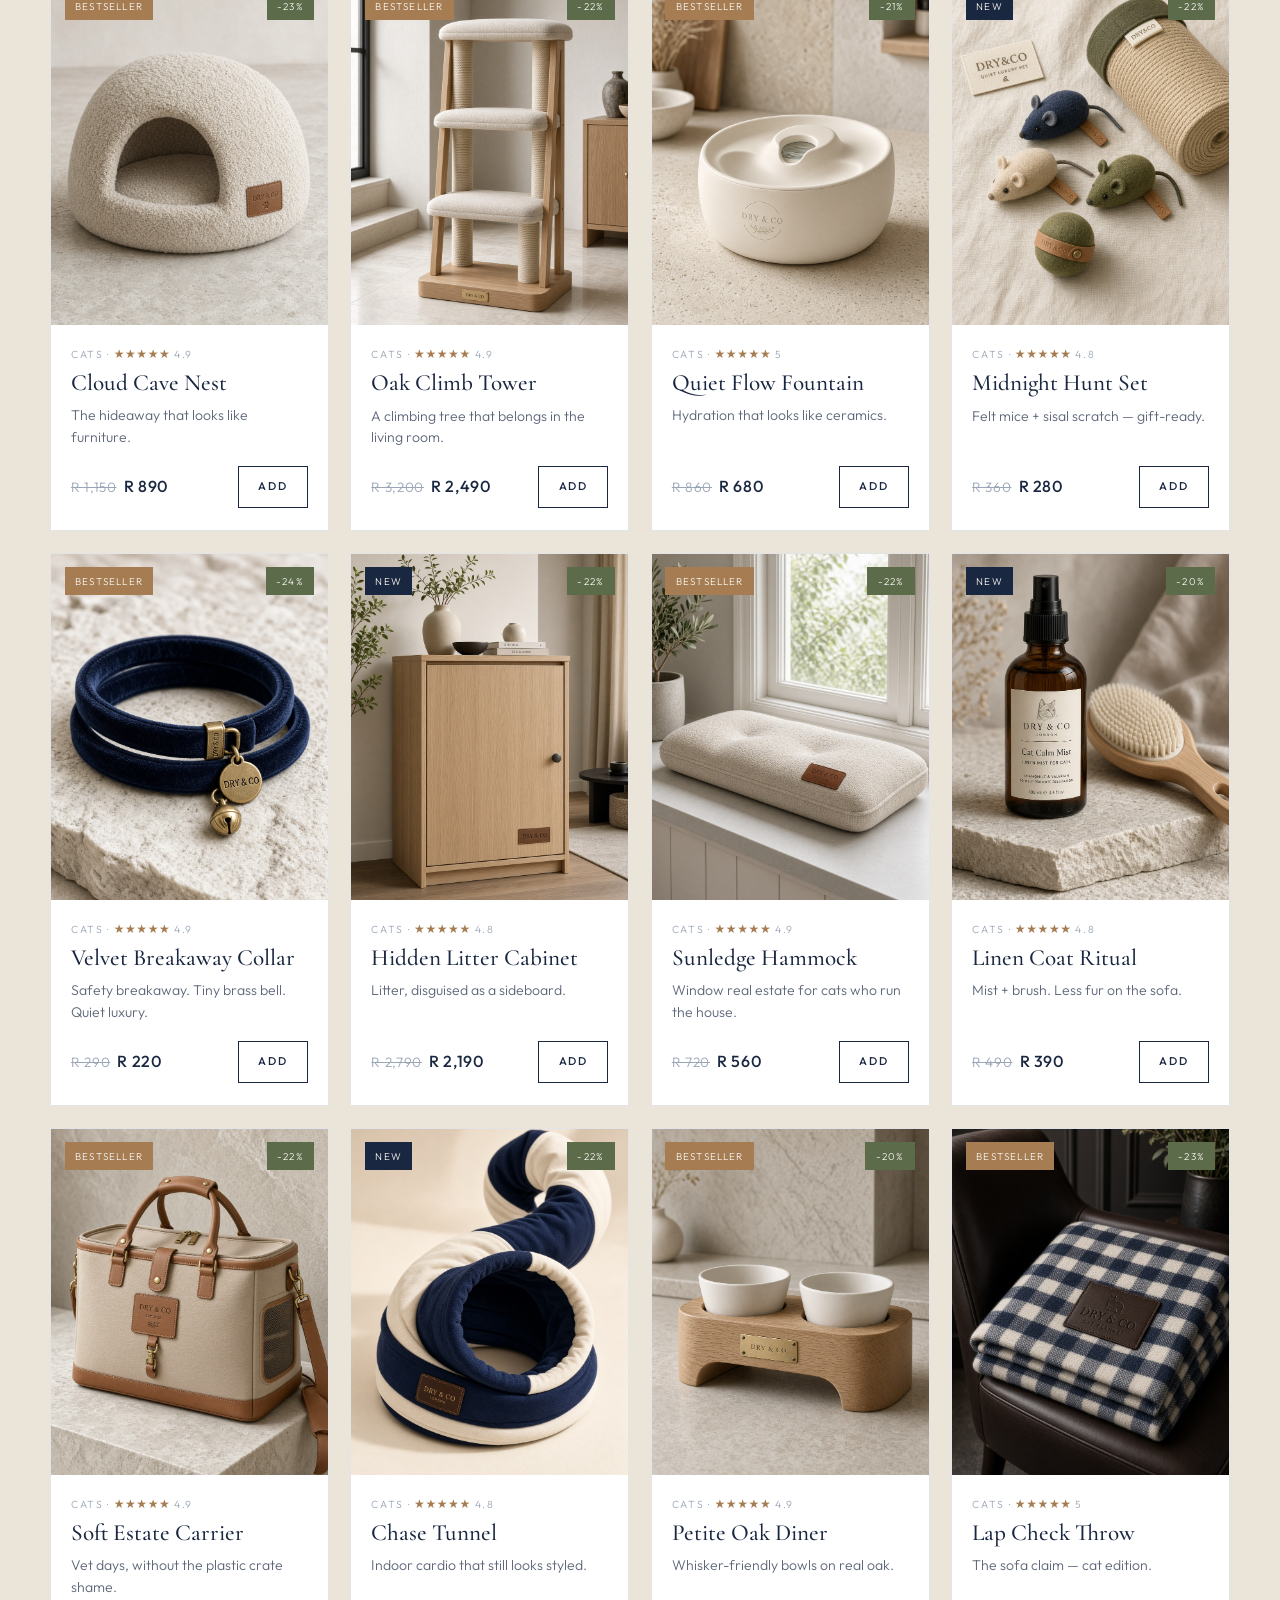
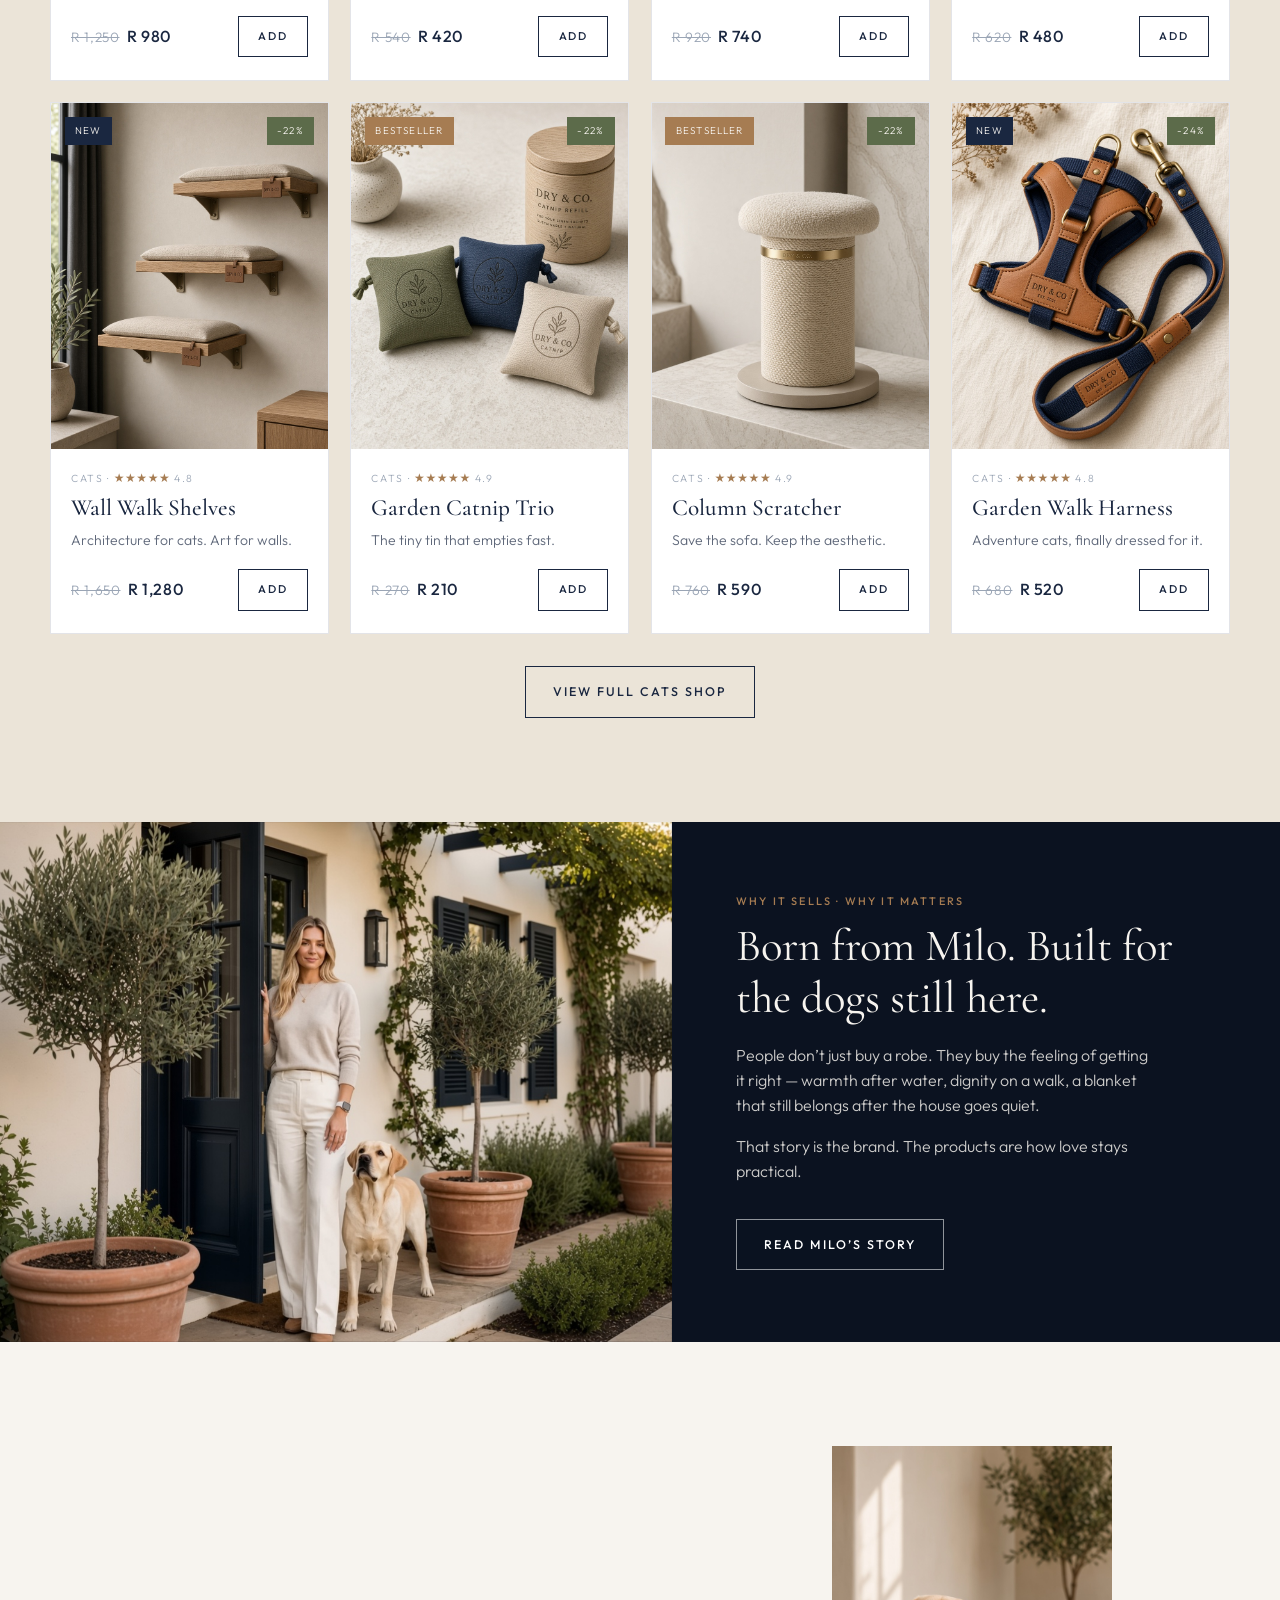
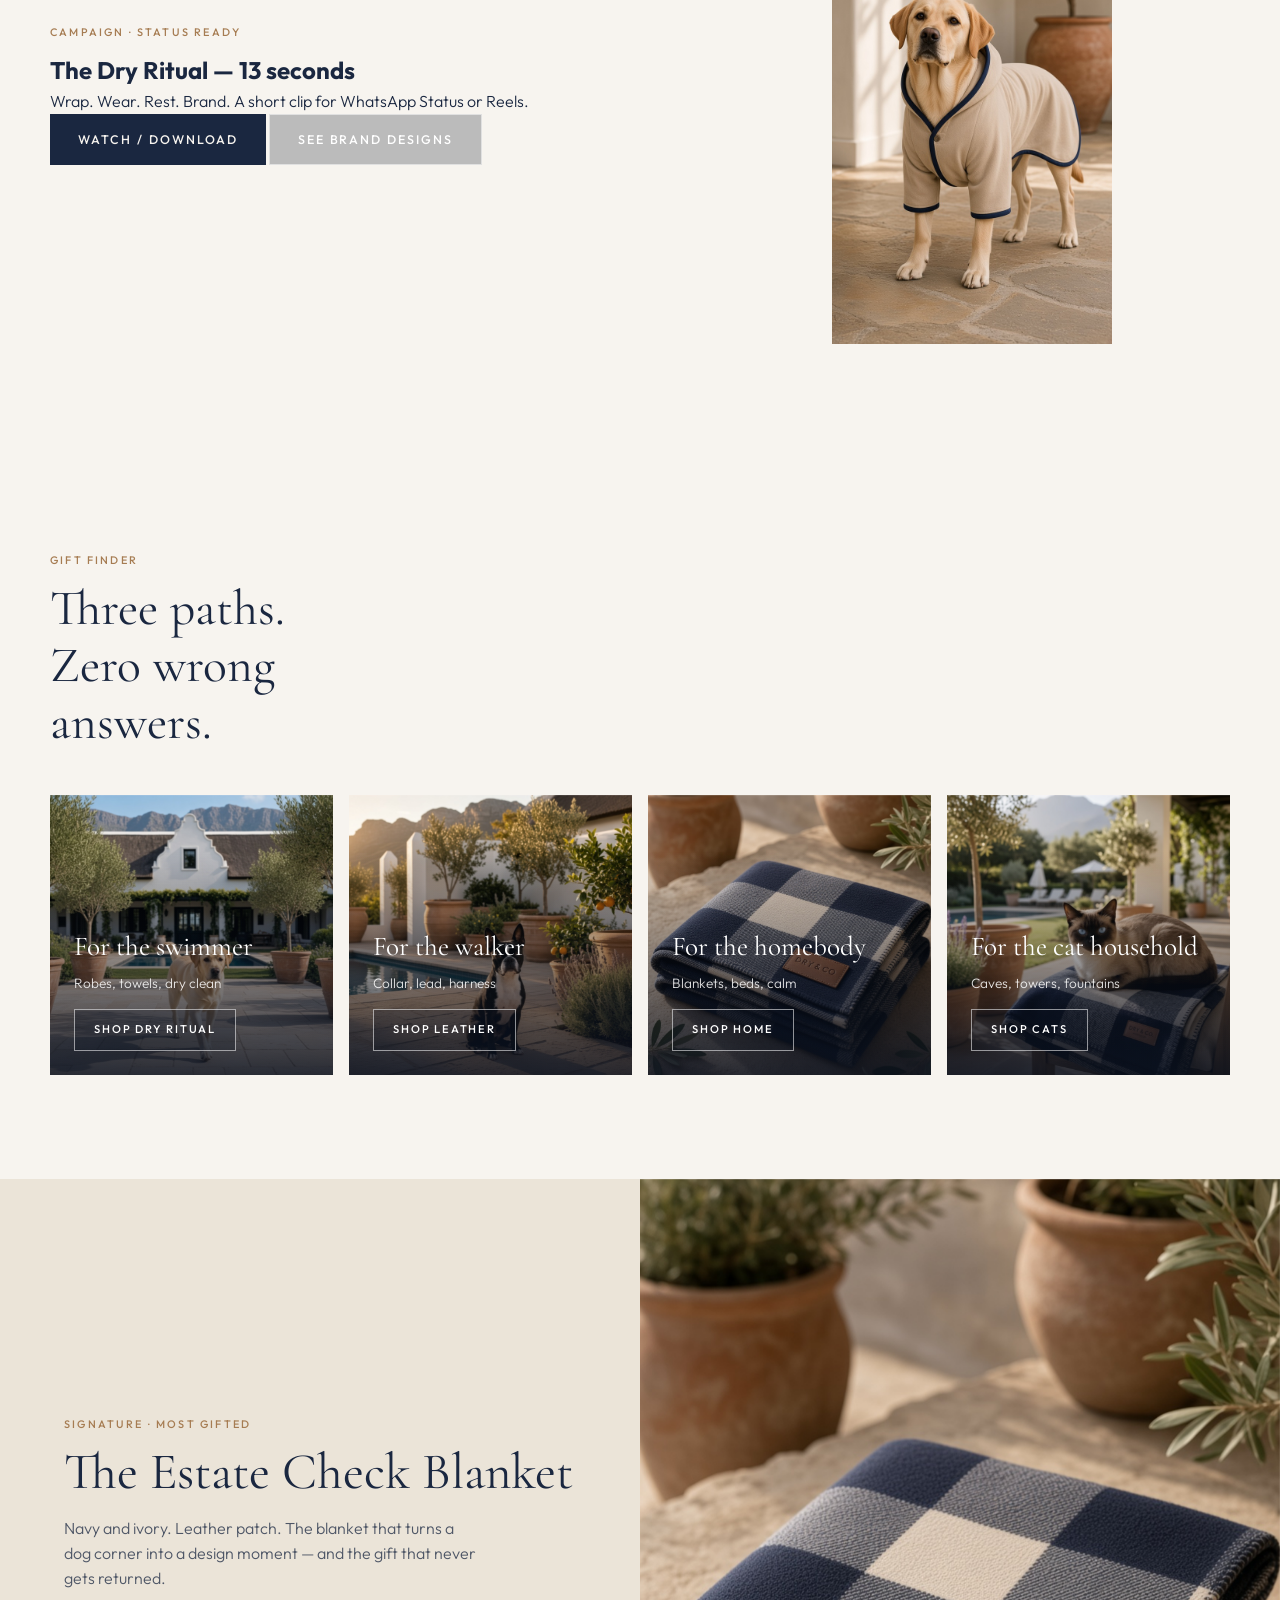
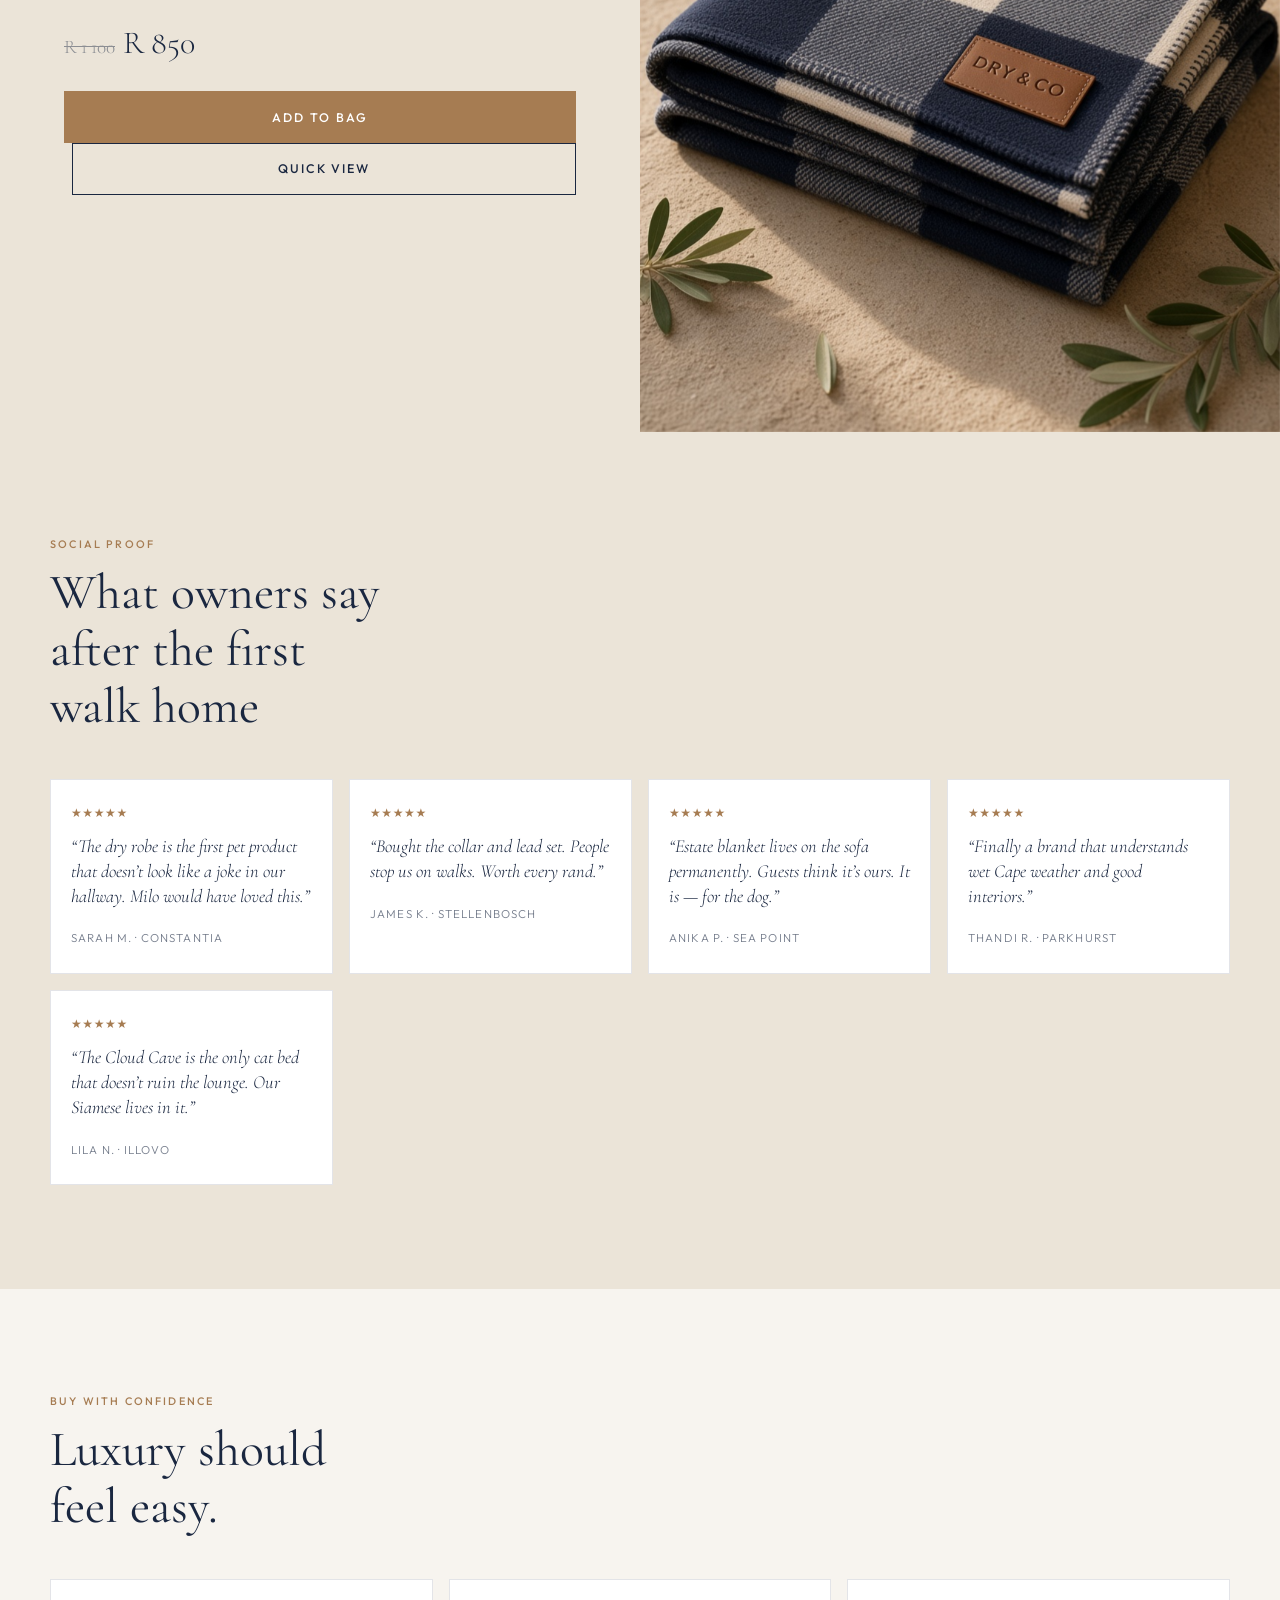
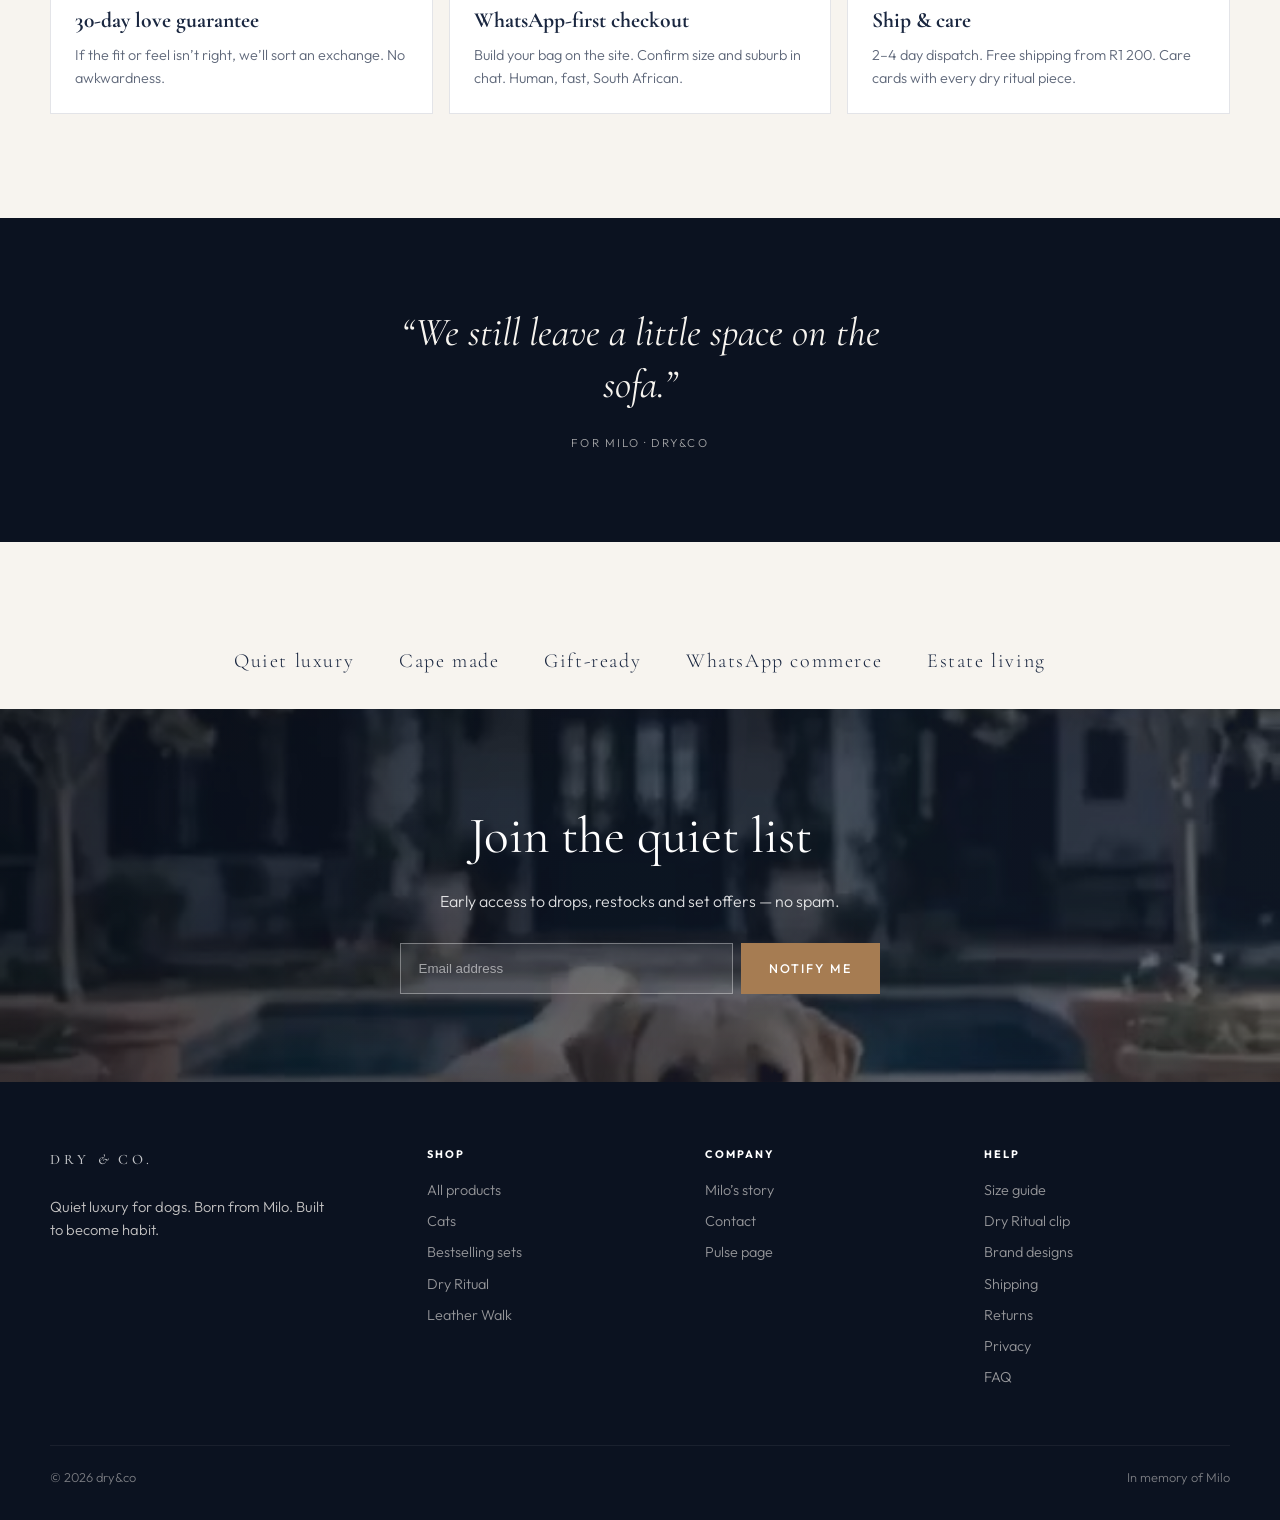
==== commit 53d88775: "Ship pro multi-angle product views, size guide, and nav/quick-view fixes." ====
--- a/index.html
+++ b/index.html
@@ -3,18 +3,18 @@
 <head>
   <meta charset="UTF-8">
   <meta name="viewport" content="width=device-width, initial-scale=1">
-  <title>dry&co â€” Quiet luxury dogs actually wear</title>
-  <meta name="description" content="dry&co â€” Cape-born luxury for dogs. Dry robes, leather walks, estate blankets. Free shipping over R1 200. Order on WhatsApp.">
-  <meta property="og:title" content="dry&co â€” Quiet luxury for you & your dog">
-  <meta property="og:description" content="The Dry Ritual. Leather that ages. Blankets that look like home. Born from Miloâ€™s story.">
+  <title>dry&co — Quiet luxury dogs actually wear</title>
+  <meta name="description" content="dry&co — Cape-born luxury for dogs. Dry robes, leather walks, estate blankets. Free shipping over R1 200. Order on WhatsApp.">
+  <meta property="og:title" content="dry&co — Quiet luxury for you & your dog">
+  <meta property="og:description" content="The Dry Ritual. Leather that ages. Blankets that look like home. Born from Milo’s story.">
   <meta property="og:image" content="assets/images/hero-home.png">
-  <link rel="icon" href="data:image/svg+xml,<svg xmlns='http://www.w3.org/2000/svg' viewBox='0 0 100 100'><text y='.9em' font-size='80'>â—†</text></svg>">
-  <link rel="stylesheet" href="assets/css/styles.css?v=3">
-  <link rel="stylesheet" href="assets/css/brand-pro.css?v=3">
+  <link rel="icon" href="assets/images/favicon.svg" type="image/svg+xml">
+  <link rel="stylesheet" href="assets/css/styles.css?v=8">
+  <link rel="stylesheet" href="assets/css/brand-pro.css?v=8">
 </head>
 <body>
   <div class="announce">
-    Free shipping over R1 200 Â· Ships SA-wide in 2â€“4 days
+    Free shipping over R1 200 · Ships SA-wide in 2–4 days
     <a href="shop.html#shop">Shop bestsellers</a>
   </div>
 
@@ -24,8 +24,8 @@
       <nav class="nav-links" aria-label="Primary">
         <a href="index.html" class="active">Home</a>
         <a href="shop.html#shop">Shop</a>
+        <a href="size-guide.html">Size guide</a>
         <a href="index.html#cats">Cats</a>
-        <a href="index.html#bundles">Sets</a>
         <a href="about.html#milo">Our Story</a>
         <a href="contact.html#contact">Contact</a>
       </nav>
@@ -42,20 +42,18 @@
   <main>
     <section class="hero">
       <div class="hero-media">
-        <img src="assets/images/hero-home.png?v=3" alt="Woman and Labrador at a Cape estate doorway" width="2560" height="1440" decoding="async" fetchpriority="high">
+        <picture>
+          <source srcset="assets/images/hero-home.webp?v=5" type="image/webp">
+          <img src="assets/images/hero-home.png?v=5" alt="Woman and Labrador at a Cape estate doorway" width="2880" height="2160" decoding="async" fetchpriority="high">
+        </picture>
       </div>
       <div class="container hero-content">
-        <span class="eyebrow">Cape-born Â· Loved worldwide in spirit</span>
+        <span class="eyebrow">Cape-born · Loved worldwide in spirit</span>
         <h1>Make the ordinary<br>feel <em>unforgettable</em></h1>
-        <p class="hero-lead">dry&amp;co is quiet luxury for dogs â€” drying rituals, leather that ages, blankets that belong on the sofa. Designed to look expensive. Priced to become habit.</p>
+        <p class="hero-lead">dry&amp;co is quiet luxury for dogs — drying rituals, leather that ages, blankets that belong on the sofa. Designed to look expensive. Priced to become habit.</p>
         <div class="hero-cta">
           <a class="btn btn-primary" href="shop.html#shop">Shop the collection</a>
-          <a class="btn btn-ghost" href="#bundles">Shop bestselling sets</a>
-        </div>
-        <div class="hero-stats">
-          <div><strong>4.9â˜…</strong><span>Average rating</span></div>
-          <div><strong>2â€“4</strong><span>Day SA shipping</span></div>
-          <div><strong>R1.2k</strong><span>Free shipping from</span></div>
+          <a class="btn btn-ghost" href="about.html#milo">Our story</a>
         </div>
       </div>
     </section>
@@ -71,10 +69,10 @@
       <div class="container">
         <div class="section-head reveal">
           <div>
-          <div class="kicker">Bestsellers Â· The ones that move</div>
+          <div class="kicker">Bestsellers · The ones that move</div>
           <h2>New icons. Same quiet flex.</h2>
         </div>
-        <p>Eight proven sellers â€” robes, paw butter, car hammock, candle, denim and more. Tap any card for quick view.</p>
+        <p>Eight proven sellers — robes, paw butter, car hammock, candle, denim and more. Tap any card for quick view.</p>
         </div>
         <div class="product-grid product-grid--hot" id="home-featured-grid"></div>
         <div style="text-align:center;margin-top:2.5rem" class="reveal">
@@ -85,18 +83,18 @@
 
     <div class="marquee" aria-hidden="true">
       <div class="marquee-track">
-        <span>Dry Ritual</span><span>â—†</span>
-        <span>Leather Walk</span><span>â—†</span>
-        <span>Estate Home</span><span>â—†</span>
-        <span>Free shipping R1 200+</span><span>â—†</span>
-        <span>WhatsApp order</span><span>â—†</span>
-        <span>For Milo</span><span>â—†</span>
-        <span>Dry Ritual</span><span>â—†</span>
-        <span>Leather Walk</span><span>â—†</span>
-        <span>Estate Home</span><span>â—†</span>
-        <span>Free shipping R1 200+</span><span>â—†</span>
-        <span>WhatsApp order</span><span>â—†</span>
-        <span>For Milo</span><span>â—†</span>
+        <span>Dry Ritual</span><span>◆</span>
+        <span>Leather Walk</span><span>◆</span>
+        <span>Estate Home</span><span>◆</span>
+        <span>Free shipping R1 200+</span><span>◆</span>
+        <span>WhatsApp order</span><span>◆</span>
+        <span>For Milo</span><span>◆</span>
+        <span>Dry Ritual</span><span>◆</span>
+        <span>Leather Walk</span><span>◆</span>
+        <span>Estate Home</span><span>◆</span>
+        <span>Free shipping R1 200+</span><span>◆</span>
+        <span>WhatsApp order</span><span>◆</span>
+        <span>For Milo</span><span>◆</span>
       </div>
     </div>
 
@@ -107,7 +105,7 @@
             <div class="kicker">Sets that convert</div>
             <h2>Buy the system. Save the rand.</h2>
           </div>
-          <p>Bundles remove decision fatigue â€” and raise average order value without feeling pushy.</p>
+          <p>Bundles remove decision fatigue — and raise average order value without feeling pushy.</p>
         </div>
         <div class="bundle-grid" id="bundle-grid"></div>
       </div>
@@ -118,18 +116,18 @@
         <div class="section-head reveal">
           <div>
             <div class="kicker">For the cats who run the house</div>
-            <h2>Cat Estate â€” a collection of its own</h2>
-          </div>
-          <p>Sixteen Cat Estate pieces â€” caves, towers, fountains, litter furniture, carriers, harnesses and more â€” plus sets that make selling easy.</p>
+            <h2>Cat Estate — a collection of its own</h2>
+          </div>
+          <p>Sixteen Cat Estate pieces — caves, towers, fountains, litter furniture, carriers, harnesses and more — plus sets that make selling easy.</p>
         </div>
         <div class="story" style="margin-bottom:2.5rem;background:var(--navy-deep)">
           <div class="story-media" style="min-height:360px">
             <img src="assets/images/cats-lifestyle-sharp.png" alt="Cat on dry&co estate blanket">
           </div>
           <div class="story-copy">
-            <div class="kicker" style="color:#a67c52">Cats Â· Separate lane</div>
+            <div class="kicker" style="color:#a67c52">Cats · Separate lane</div>
             <h2>Not an afterthought. A full world.</h2>
-            <p>From the Cloud Cave Nest to the Hidden Litter Cabinet â€” pieces that respect interiors and the animals who own them.</p>
+            <p>From the Cloud Cave Nest to the Hidden Litter Cabinet — pieces that respect interiors and the animals who own them.</p>
             <a class="btn btn-ghost" href="shop.html#cats">Shop all cat products</a>
             <button class="btn btn-leather" data-add-bundle="bundle-cats" style="margin-left:0.5rem" type="button">Add Cat Estate Set</button>
           </div>
@@ -146,11 +144,26 @@
         <img src="assets/images/story-lab-sharp.png" alt="Labrador at Cape doorway">
       </div>
       <div class="story-copy">
-        <div class="kicker" style="color:#a67c52">Why it sells Â· Why it matters</div>
+        <div class="kicker" style="color:#a67c52">Why it sells · Why it matters</div>
         <h2>Born from Milo. Built for the dogs still here.</h2>
-        <p>People donâ€™t just buy a robe. They buy the feeling of getting it right â€” warmth after water, dignity on a walk, a blanket that still belongs after the house goes quiet.</p>
+        <p>People don’t just buy a robe. They buy the feeling of getting it right — warmth after water, dignity on a walk, a blanket that still belongs after the house goes quiet.</p>
         <p>That story is the brand. The products are how love stays practical.</p>
-        <a class="btn btn-ghost" href="about.html#milo">Read Miloâ€™s story</a>
+        <a class="btn btn-ghost" href="about.html#milo">Read Milo’s story</a>
+      </div>
+    </section>
+
+    <section class="section" id="dry-ritual-clip">
+      <div class="container" style="display:grid;grid-template-columns:1.1fr 0.9fr;gap:2rem;align-items:center">
+        <div>
+          <div class="kicker">Campaign · Status ready</div>
+          <h2>The Dry Ritual — 13 seconds</h2>
+          <p>Wrap. Wear. Rest. Brand. A short clip for WhatsApp Status or Reels.</p>
+          <a class="btn btn-primary" href="dry-ritual.html">Watch / download</a>
+          <a class="btn btn-ghost" href="brand-designs.html">See brand designs</a>
+        </div>
+        <a href="dry-ritual.html" style="display:block">
+          <img src="assets/images/ritual/ritual-02-robe.png" alt="Dry Ritual preview" style="width:100%;max-width:280px;margin:0 auto;display:block;aspect-ratio:9/16;object-fit:cover">
+        </a>
       </div>
     </section>
 
@@ -201,9 +214,9 @@
 
     <section class="featured" id="signature">
       <div class="featured-copy reveal">
-        <div class="kicker">Signature Â· Most gifted</div>
+        <div class="kicker">Signature · Most gifted</div>
         <h2>The Estate Check Blanket</h2>
-        <p>Navy and ivory. Leather patch. The blanket that turns a dog corner into a design moment â€” and the gift that never gets returned.</p>
+        <p>Navy and ivory. Leather patch. The blanket that turns a dog corner into a design moment — and the gift that never gets returned.</p>
         <div class="featured-price"><s style="opacity:.45;font-size:1.2rem;margin-right:.5rem">R 1 100</s>R 850</div>
         <button class="btn btn-leather" data-add="check-blanket">Add to bag</button>
         <button class="btn btn-outline" data-quick="check-blanket" style="margin-left:.5rem">Quick view</button>
@@ -236,7 +249,7 @@
         <div class="guarantee">
           <article class="reveal">
             <h3>30-day love guarantee</h3>
-            <p>If the fit or feel isnâ€™t right, weâ€™ll sort an exchange. No awkwardness.</p>
+            <p>If the fit or feel isn’t right, we’ll sort an exchange. No awkwardness.</p>
           </article>
           <article class="reveal">
             <h3>WhatsApp-first checkout</h3>
@@ -244,15 +257,15 @@
           </article>
           <article class="reveal">
             <h3>Ship &amp; care</h3>
-            <p>2â€“4 day dispatch. Free shipping from R1 200. Care cards with every dry ritual piece.</p>
+            <p>2–4 day dispatch. Free shipping from R1 200. Care cards with every dry ritual piece.</p>
           </article>
         </div>
       </div>
     </section>
 
     <section class="quote-band" id="words">
-      <blockquote>â€œWe still leave a little space on the sofa.â€</blockquote>
-      <cite>For Milo Â· dry&amp;co</cite>
+      <blockquote>“We still leave a little space on the sofa.”</blockquote>
+      <cite>For Milo · dry&amp;co</cite>
     </section>
 
     <section class="section" style="padding-bottom:2rem">
@@ -270,7 +283,7 @@
     <section class="cta-band" id="list">
       <div class="container">
         <h2>Join the quiet list</h2>
-        <p>Early access to drops, restocks and set offers â€” no spam.</p>
+        <p>Early access to drops, restocks and set offers — no spam.</p>
         <form class="newsletter" data-newsletter>
           <input type="email" required placeholder="Email address" aria-label="Email">
           <button class="btn btn-leather" type="submit">Notify me</button>
@@ -296,12 +309,15 @@
         </div>
         <div>
           <h4>Company</h4>
-          <a href="about.html#milo">Miloâ€™s story</a>
+          <a href="about.html#milo">Milo’s story</a>
           <a href="contact.html#contact">Contact</a>
           <a href="pulse.html">Pulse page</a>
         </div>
         <div>
           <h4>Help</h4>
+          <a href="size-guide.html">Size guide</a>
+          <a href="dry-ritual.html">Dry Ritual clip</a>
+          <a href="brand-designs.html">Brand designs</a>
           <a href="shipping.html">Shipping</a>
           <a href="returns.html">Returns</a>
           <a href="privacy.html">Privacy</a>
@@ -309,7 +325,7 @@
         </div>
       </div>
       <div class="footer-bottom">
-        <span>Â© 2026 dry&amp;co</span>
+        <span>© 2026 dry&amp;co</span>
         <span>In memory of Milo</span>
       </div>
     </div>
@@ -324,20 +340,20 @@
   <aside class="cart-drawer" aria-label="Shopping bag">
     <div class="cart-head">
       <h3>Your bag</h3>
-      <button data-close-cart aria-label="Close">âœ•</button>
+      <button data-close-cart aria-label="Close">✕</button>
     </div>
     <div class="ship-bar" data-ship-bar></div>
     <div class="cart-items"></div>
     <div class="cart-foot">
       <div class="cart-total"><span>Total</span><span data-cart-total>R 0</span></div>
       <button class="btn btn-primary btn-full" data-whatsapp-checkout>Order via WhatsApp</button>
-      <p style="font-size:0.75rem;margin-top:0.8rem;opacity:0.65;text-align:center">Free shipping over R1 200 Â· Confirm size in chat</p>
+      <p style="font-size:0.75rem;margin-top:0.8rem;opacity:0.65;text-align:center">Free shipping over R1 200 · Confirm size in chat</p>
     </div>
   </aside>
 
   <div class="qv-modal" aria-hidden="true"></div>
   <div class="toast" role="status"></div>
   <script src="assets/js/config.js"></script>
-  <script src="assets/js/app.js"></script>
+  <script src="assets/js/app.js?v=8"></script>
 </body>
 </html>
--- a/assets/css/styles.css
+++ b/assets/css/styles.css
@@ -238,23 +238,25 @@
   position: absolute;
   inset: 0;
   z-index: 0;
-  /* Prevent browser from softening scaled photos */
-  transform: translateZ(0);
-}
-
+}
+
+.hero-media picture,
 .hero-media img {
   width: 100%;
   height: 100%;
+  display: block;
+}
+
+.hero-media img {
   object-fit: cover;
-  object-position: center 28%;
-  transform: translateZ(0);
+  object-position: center 35%;
+  transform: none;
   filter: none !important;
   -webkit-filter: none !important;
-  image-rendering: auto;
-  -ms-interpolation-mode: nearest-neighbor;
+  image-rendering: -webkit-optimize-contrast;
+  image-rendering: high-quality;
   -webkit-backface-visibility: hidden;
   backface-visibility: hidden;
-  will-change: auto;
 }
 
 .hero-media::after {
@@ -1076,7 +1078,10 @@
 }
 
 @media (max-width: 720px) {
-  .nav-toggle { display: flex; }
+  #dry-ritual-clip .container {
+    grid-template-columns: 1fr !important;
+    text-align: center;
+  }
 
   .nav-links {
     position: fixed;
--- a/assets/css/brand-pro.css
+++ b/assets/css/brand-pro.css
@@ -1,4 +1,4 @@
-/* dry&co â€” sellability layer */
+/* dry&co - sellability layer */
 
 .announce {
   position: fixed;
@@ -343,11 +343,12 @@
   position: absolute;
   top: 1rem;
   right: 1rem;
-  z-index: 2;
+  z-index: 5;
   width: 40px;
   height: 40px;
   background: var(--white);
   border: 1px solid var(--line);
+  cursor: pointer;
 }
 
 .qv-grid {
@@ -358,12 +359,66 @@
 .qv-media {
   background: var(--stone);
   min-height: 420px;
+  display: flex;
+  flex-direction: column;
+}
+
+.qv-media .qv-main {
+  width: 100%;
+  flex: 1;
+  min-height: 340px;
+  object-fit: cover;
 }
 
 .qv-media img {
   width: 100%;
   height: 100%;
   object-fit: cover;
+}
+
+.qv-thumbs {
+  display: grid;
+  grid-template-columns: repeat(5, 1fr);
+  gap: 0.4rem;
+  padding: 0.55rem;
+  background: #fff;
+}
+
+.qv-thumb {
+  border: 1px solid transparent;
+  padding: 0;
+  cursor: pointer;
+  background: var(--stone);
+  aspect-ratio: 1;
+  overflow: hidden;
+}
+
+.qv-thumb img {
+  width: 100%;
+  height: 100%;
+  object-fit: cover;
+  display: block;
+}
+
+.qv-thumb.active,
+.qv-thumb:hover {
+  border-color: #A67C52;
+}
+
+.size-guide-link {
+  margin-left: auto;
+  font-size: 0.8rem;
+  letter-spacing: 0.06em;
+  text-transform: uppercase;
+  color: #A67C52;
+  align-self: center;
+}
+
+.size-row {
+  display: flex;
+  flex-wrap: wrap;
+  gap: 0.5rem;
+  align-items: center;
 }
 
 .qv-copy {
